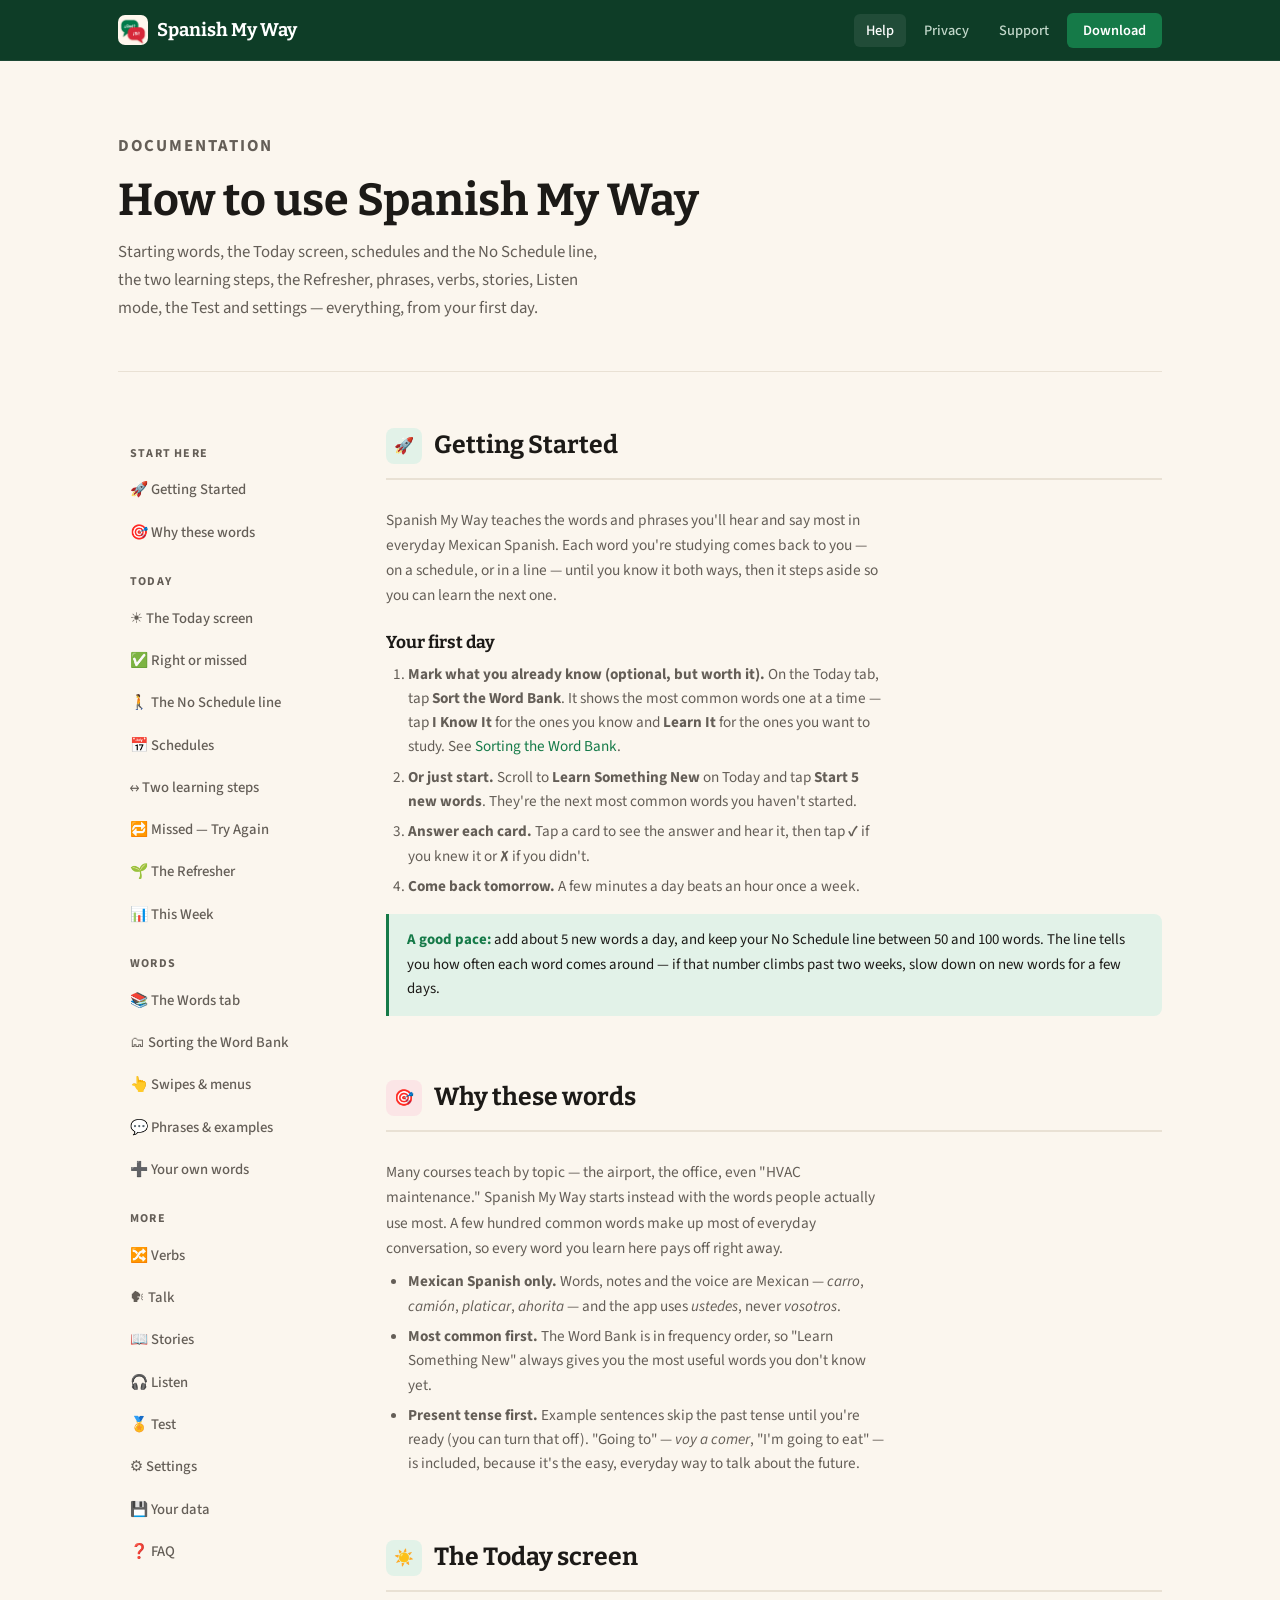
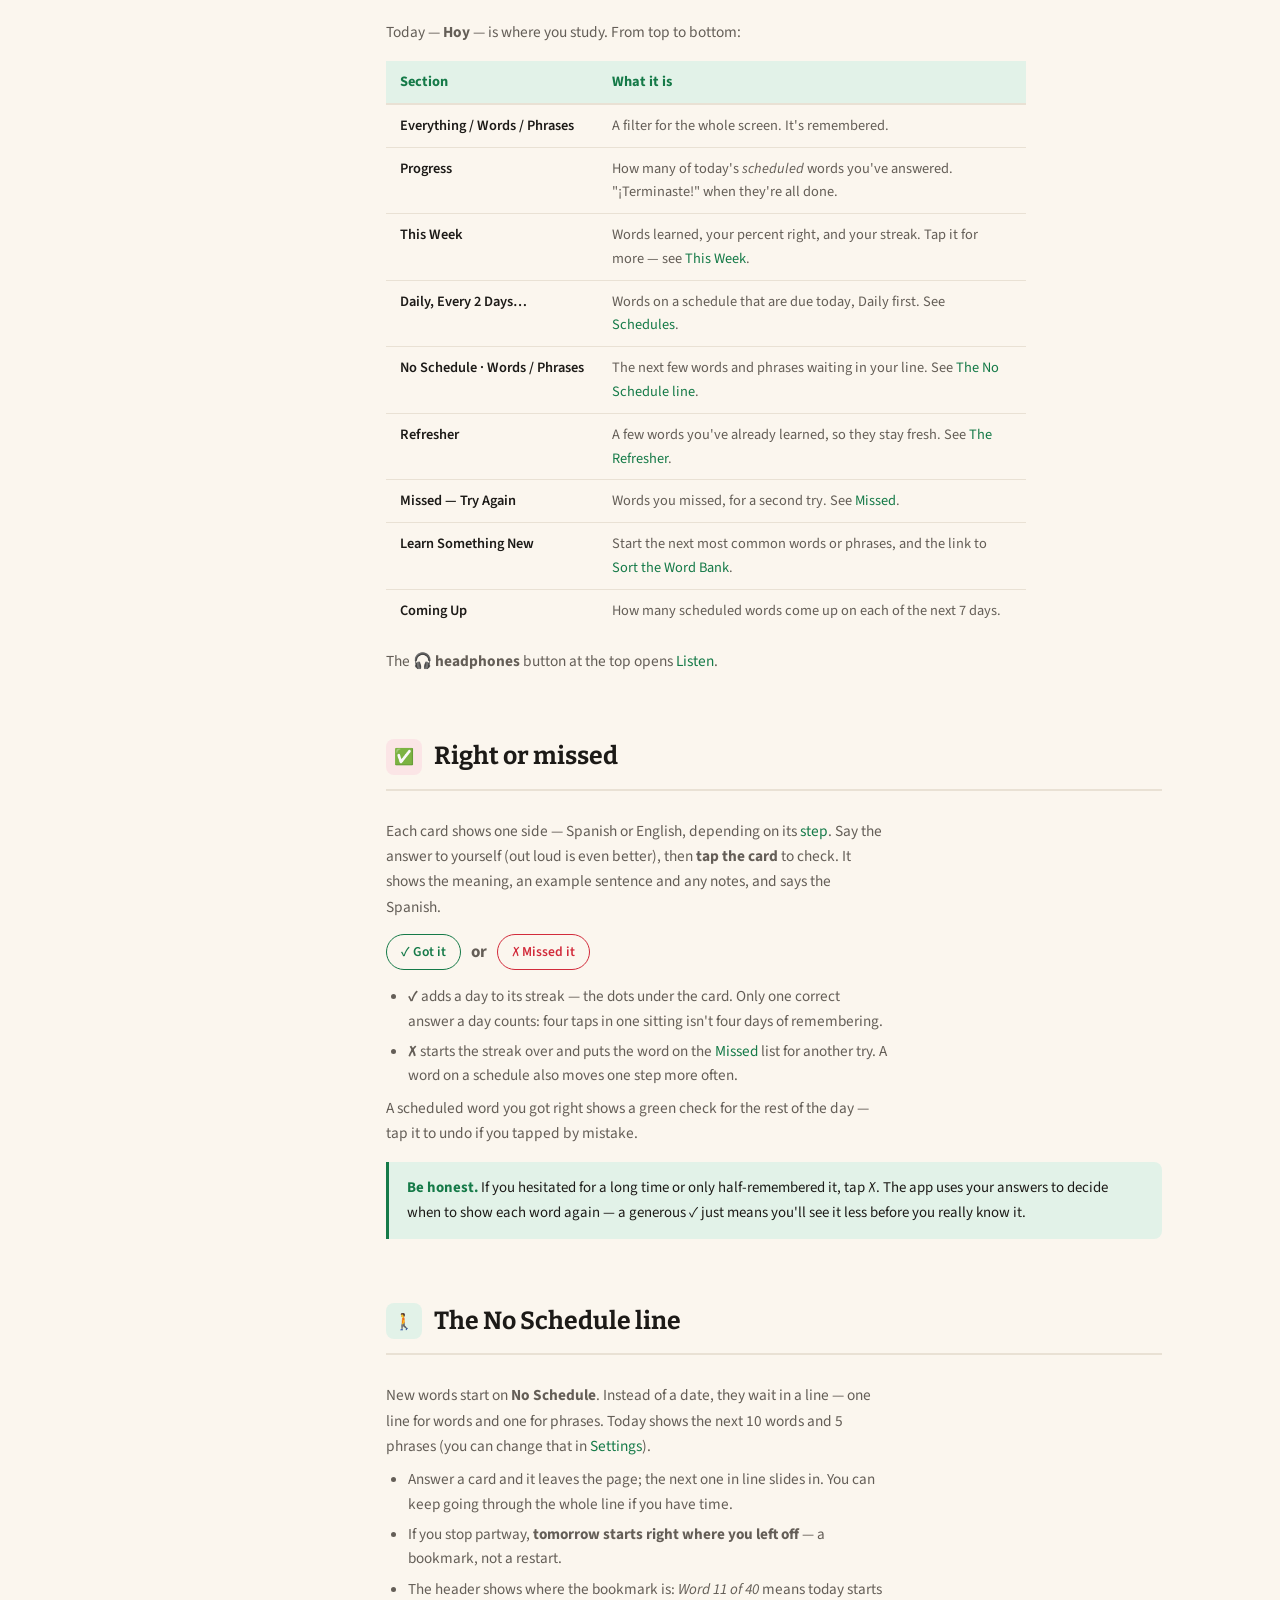
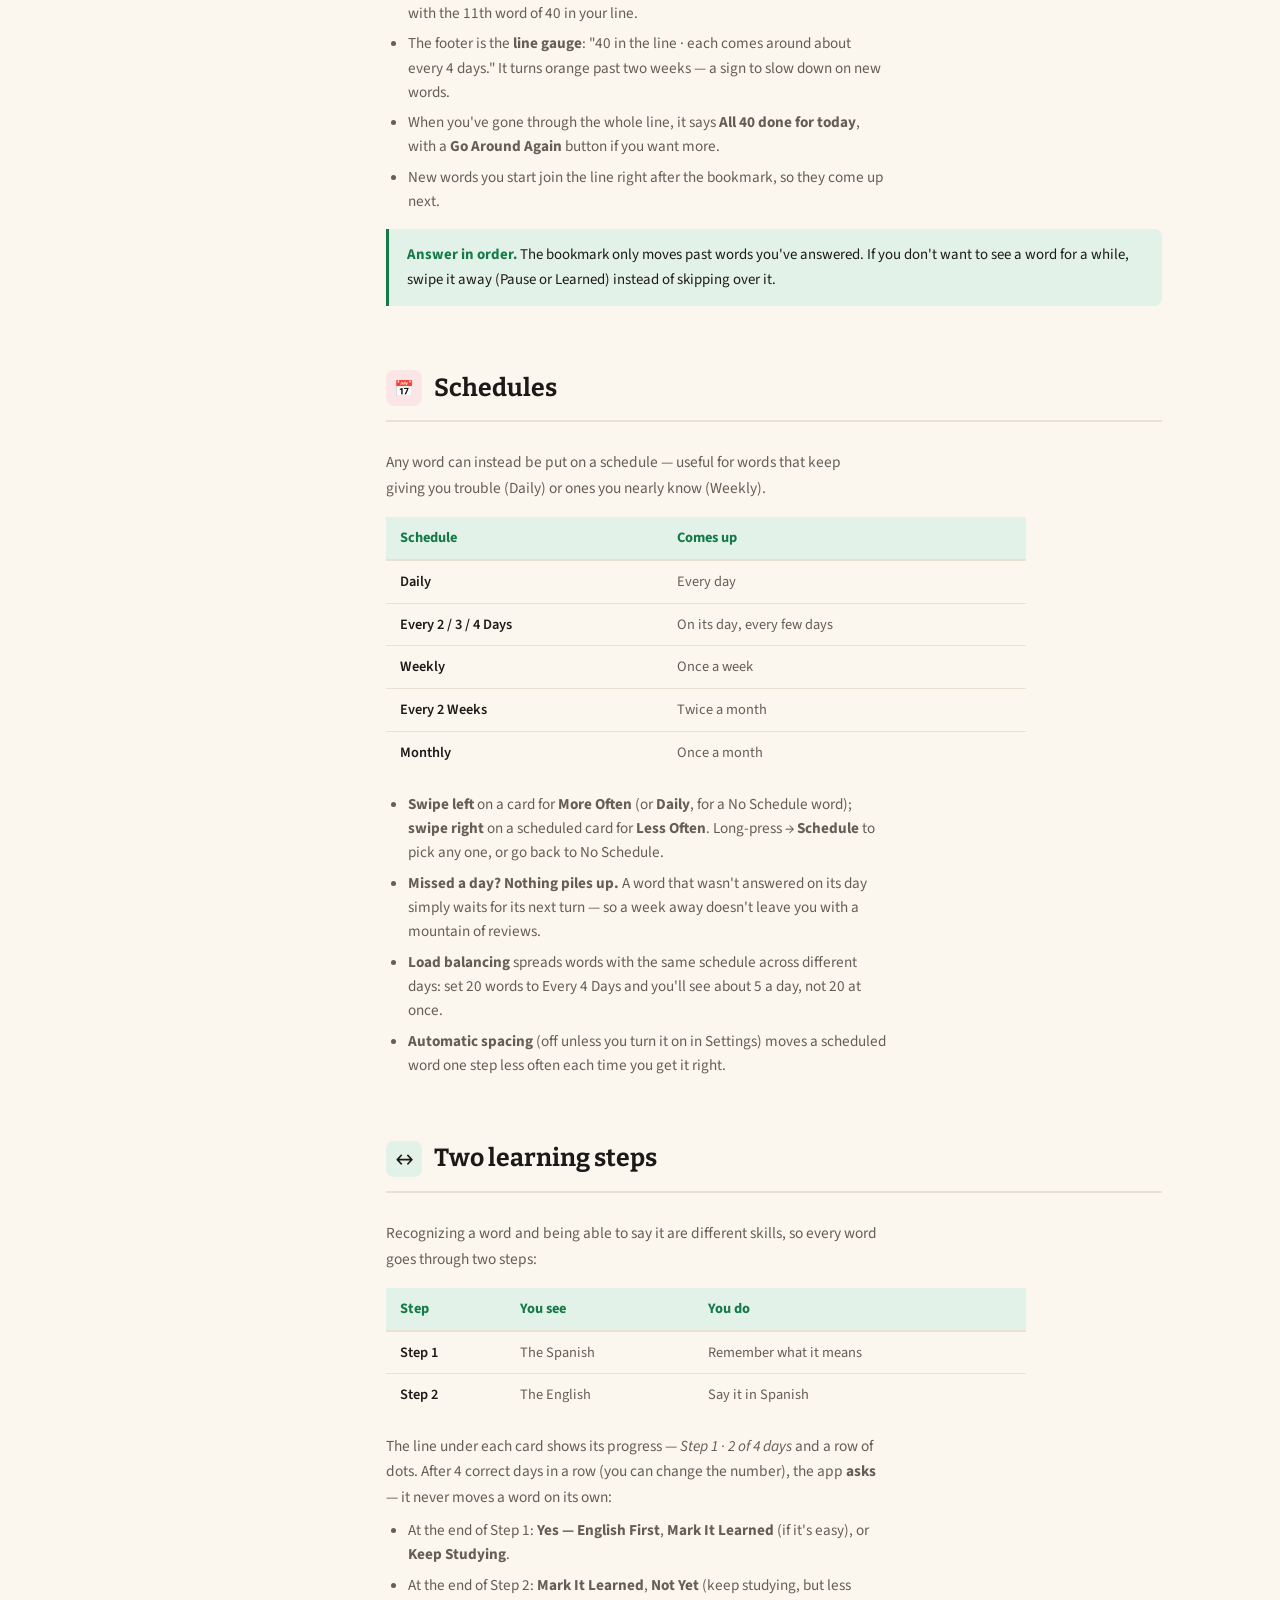
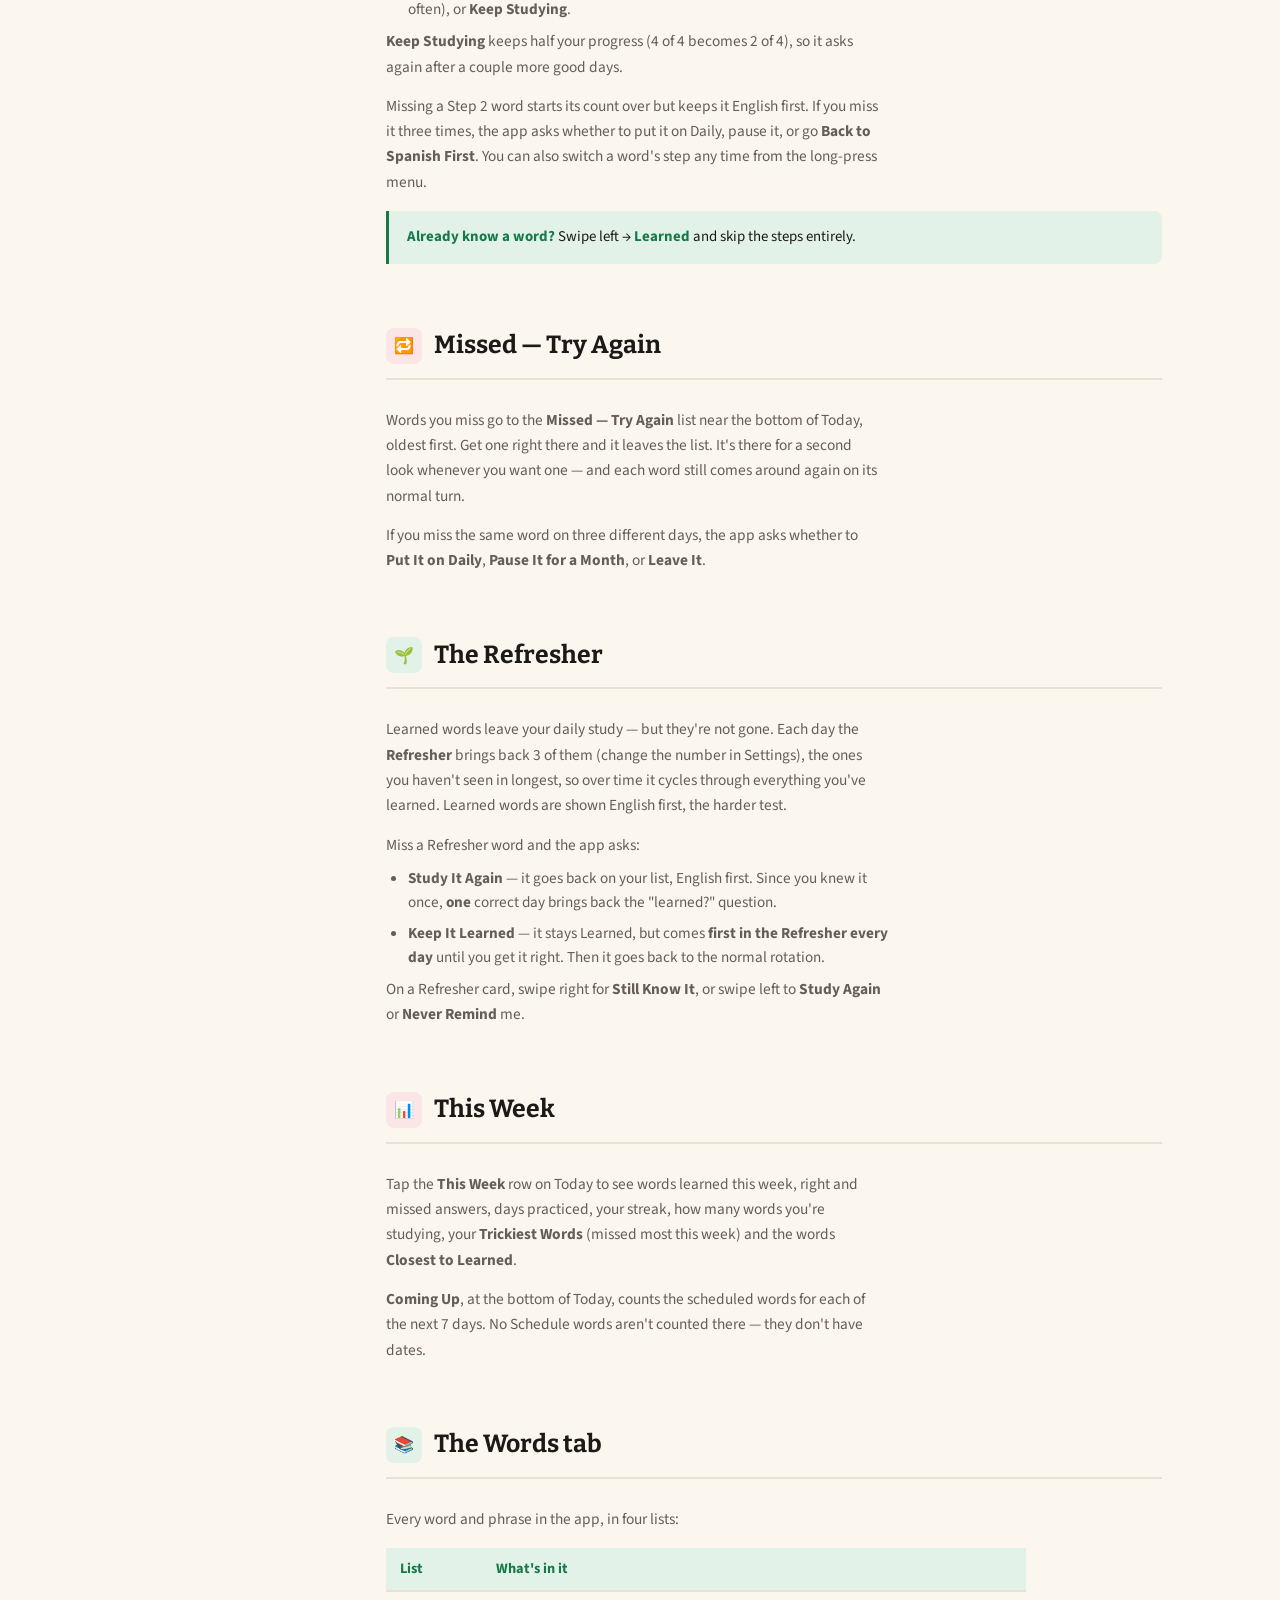
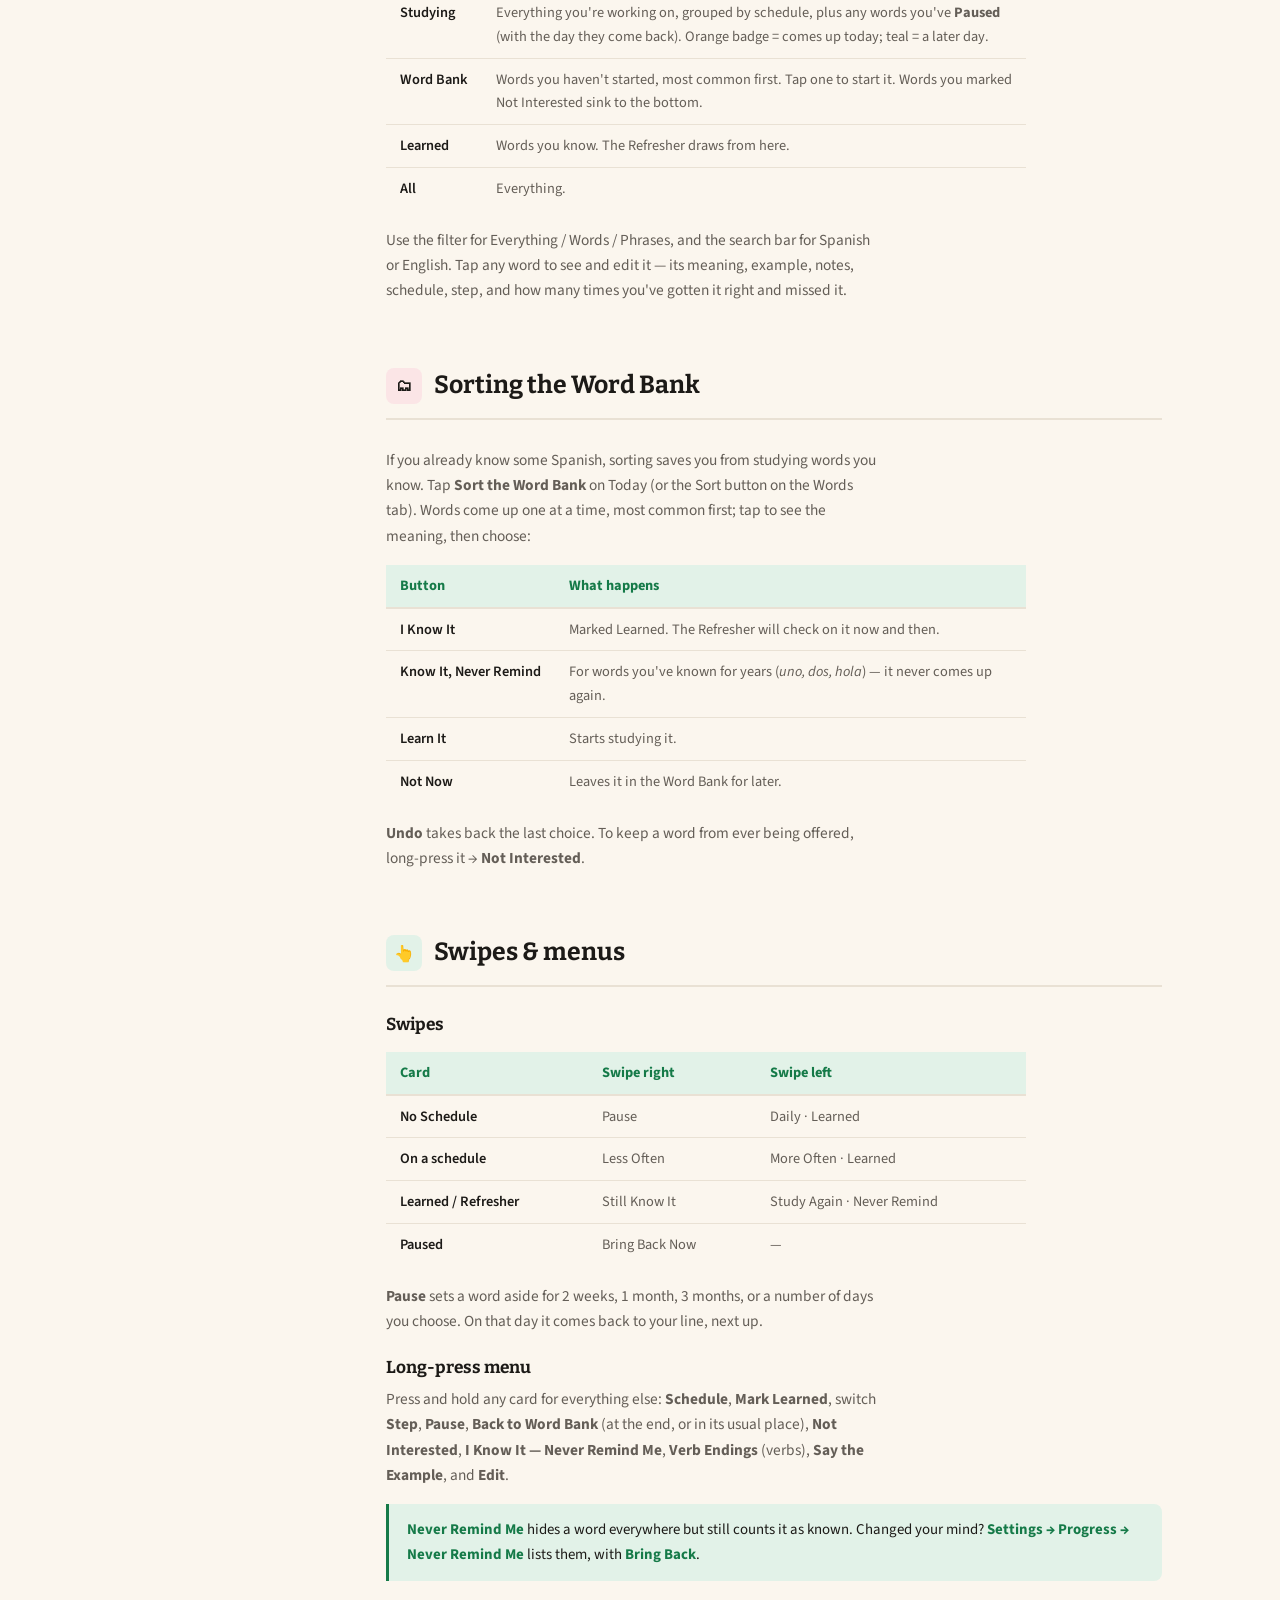
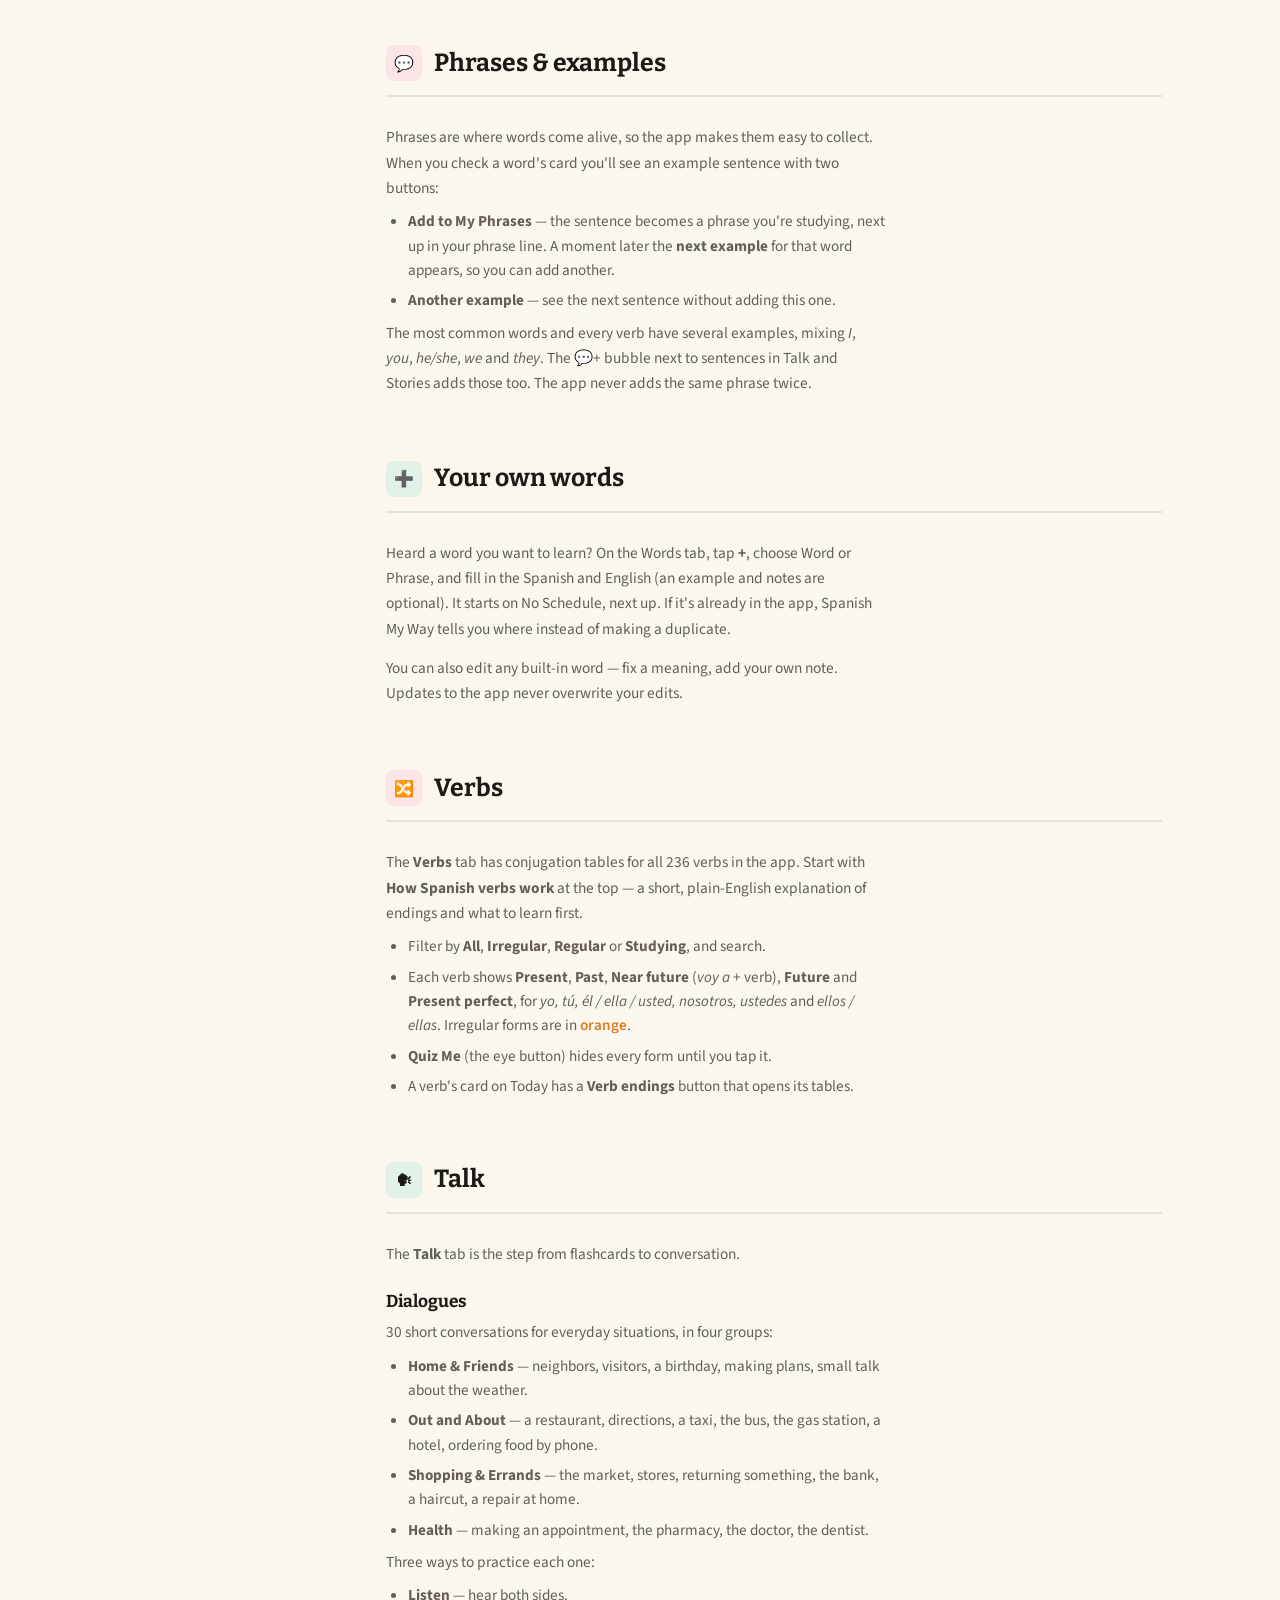
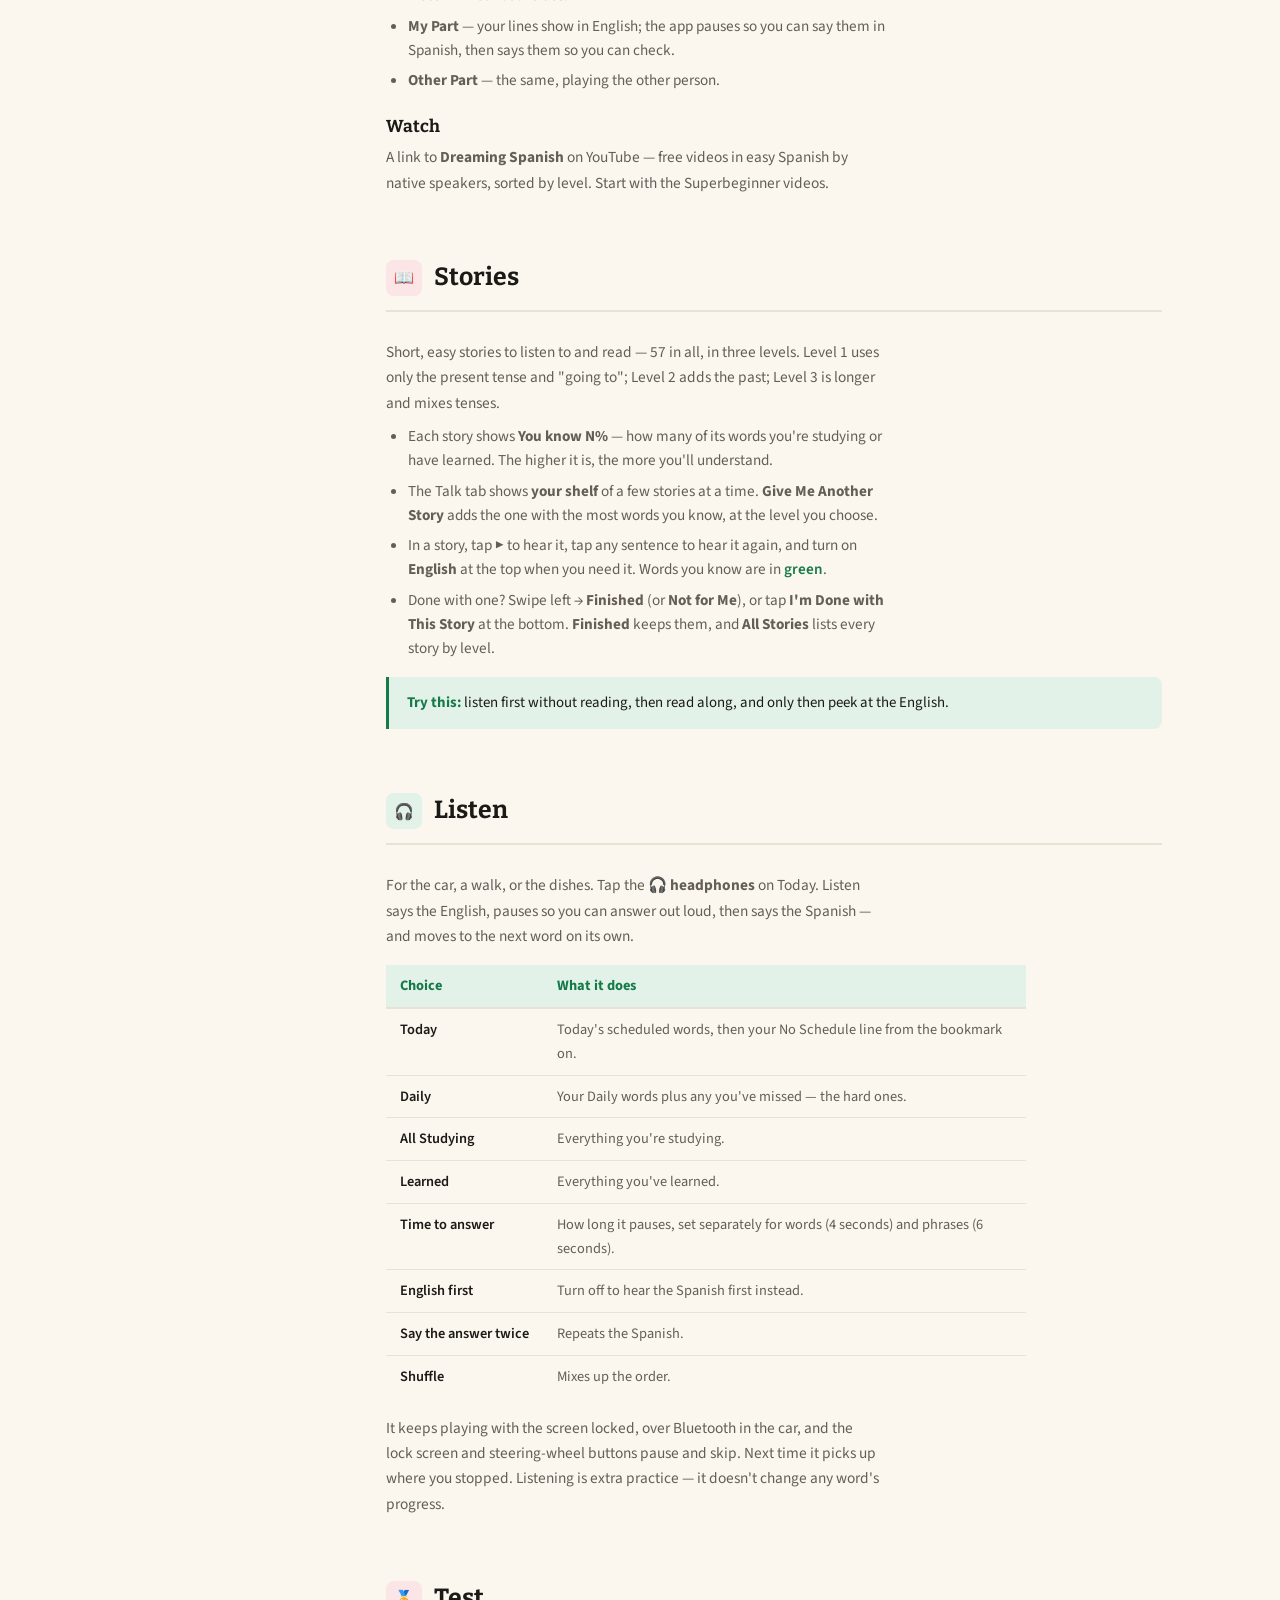
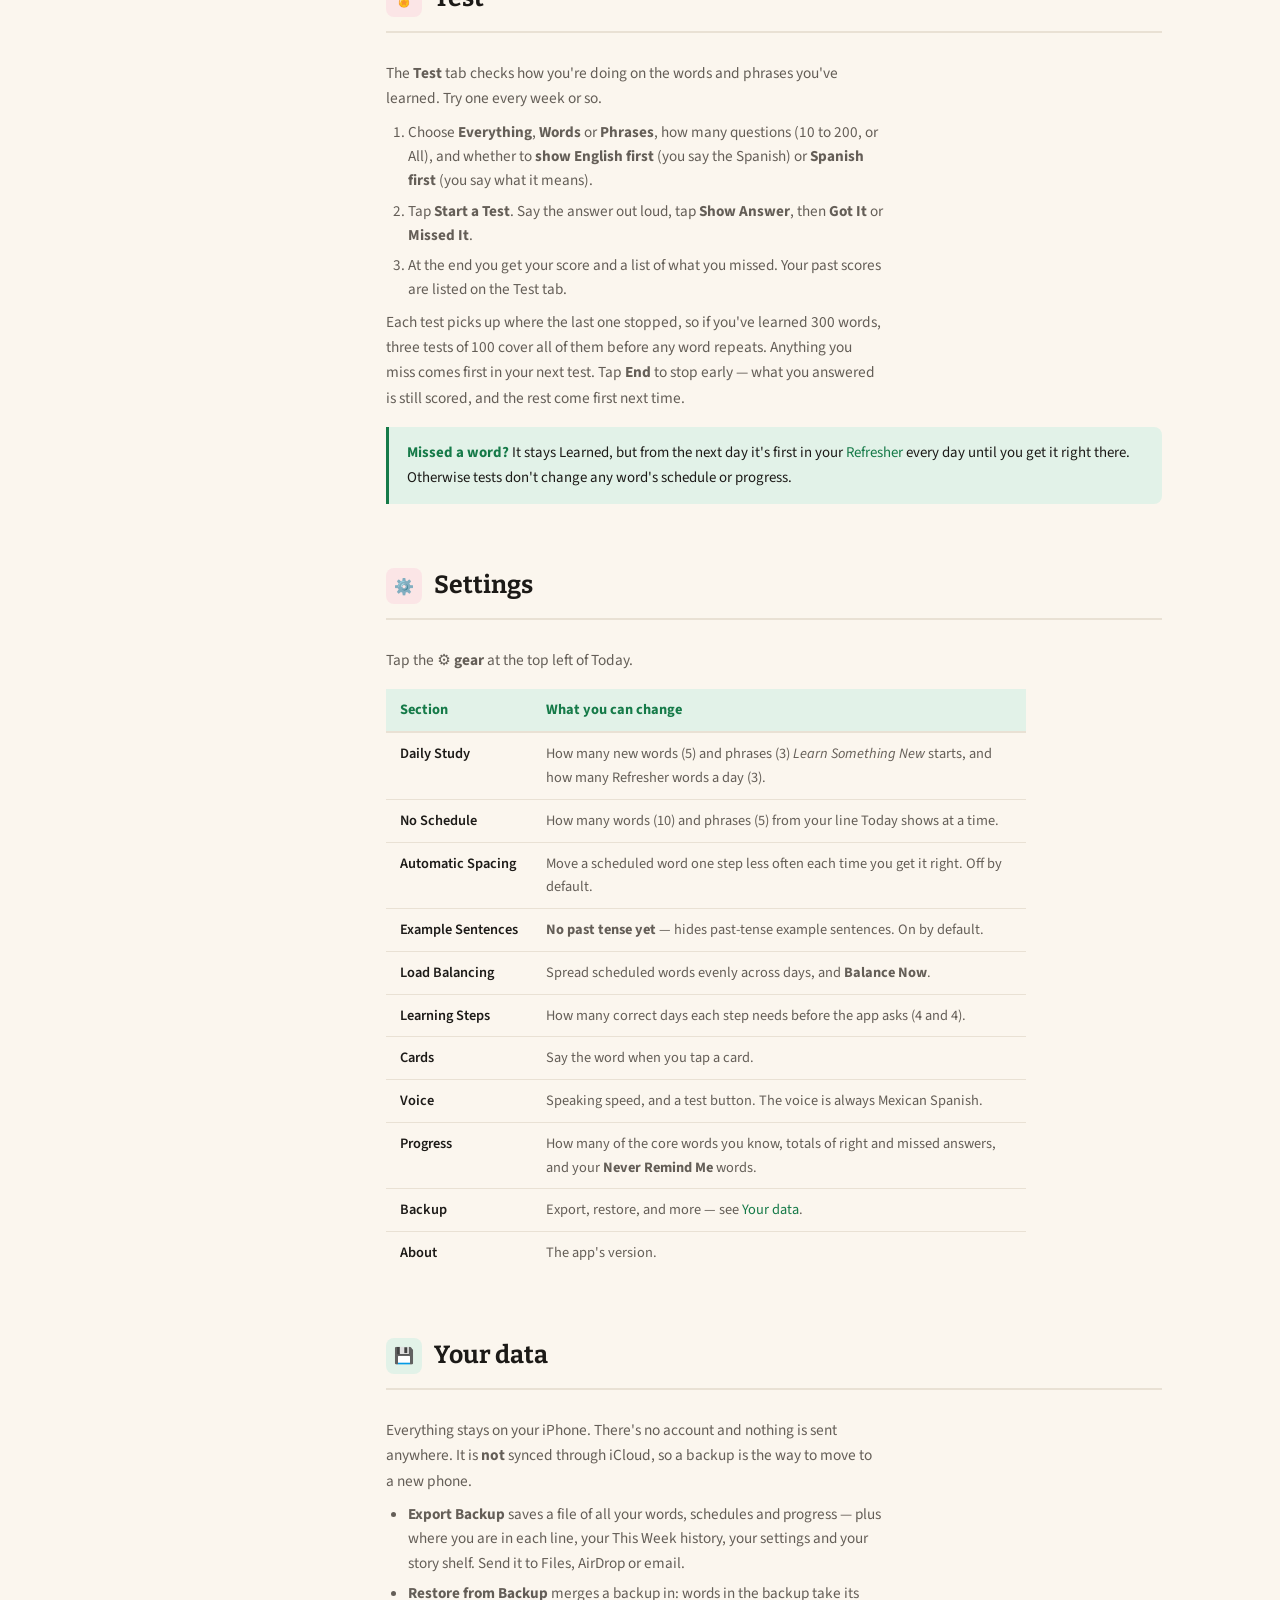
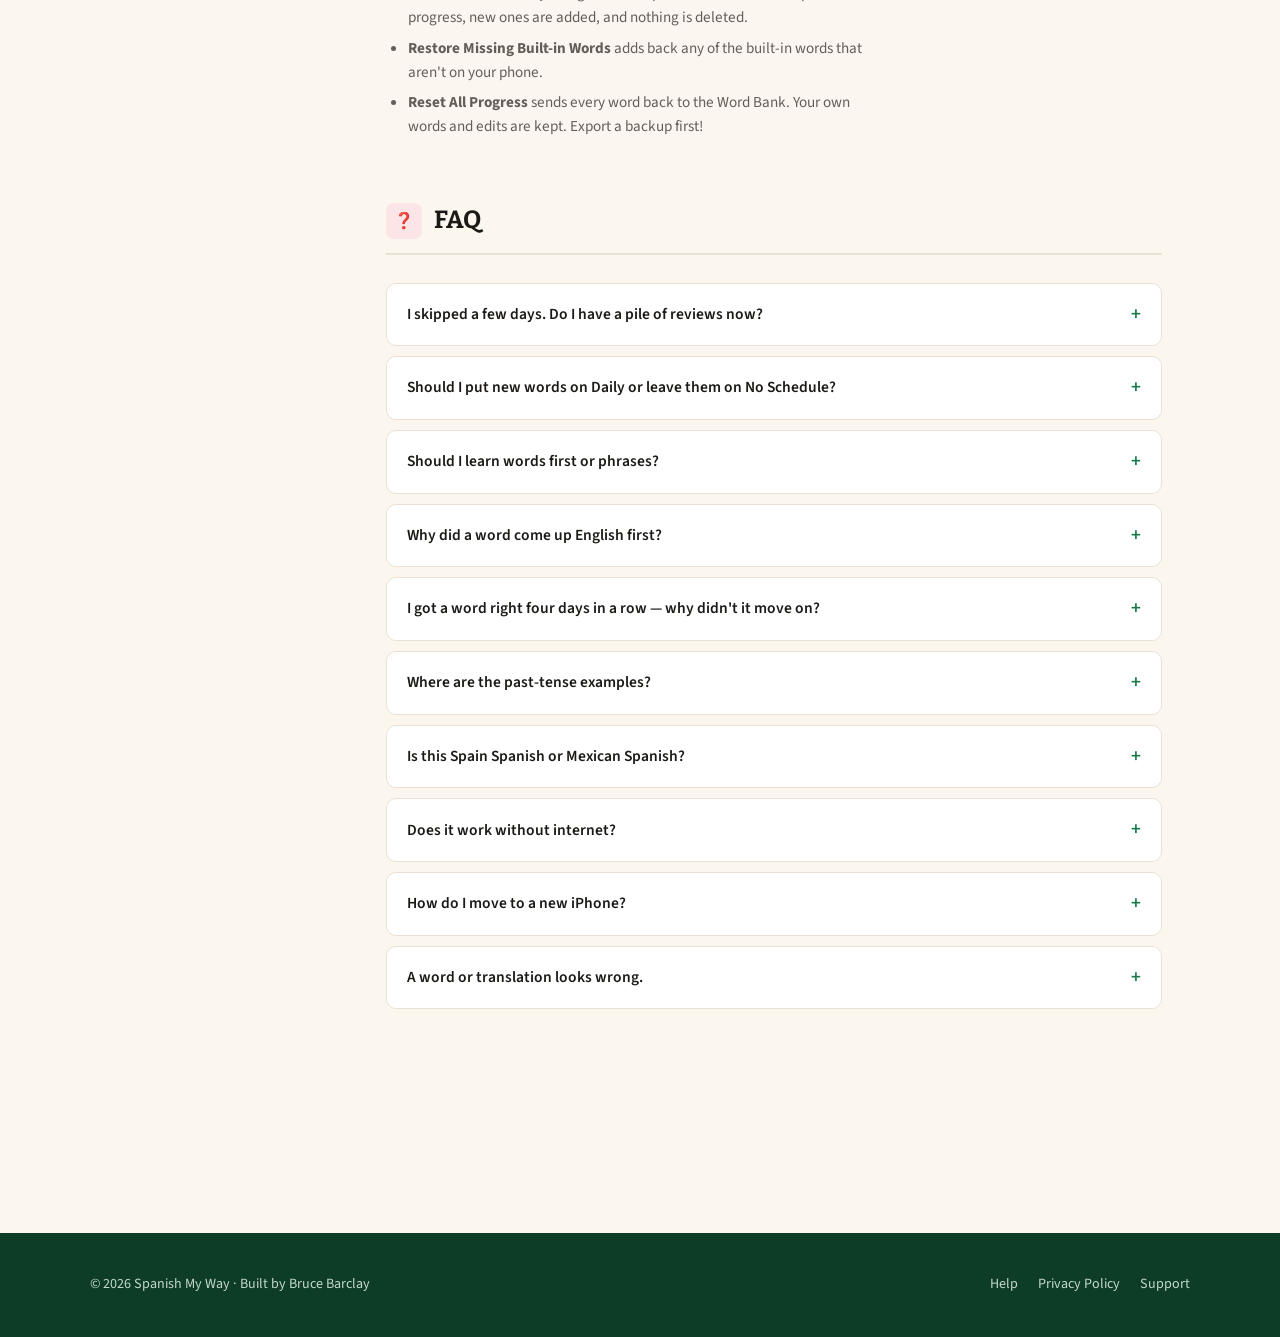
==== help.html @ e25946d8 "Help: 30 dialogues in four groups; Ask Today removed Co-Authored-By: Claude Opus 5.5 <noreply@anthro" ====
<!DOCTYPE html>
<html lang="en">
<head>
<meta charset="UTF-8">
<meta name="viewport" content="width=device-width, initial-scale=1.0">
<title>Help — Spanish My Way</title>
<meta name="description" content="How to use Spanish My Way — starting words, the Today screen, schedules and the No Schedule line, the two learning steps, the Refresher, phrases, verbs, stories, Listen mode and settings.">
<link rel="icon" type="image/png" href="images/favicon.png">
<link rel="apple-touch-icon" href="images/apple-touch-icon.png">
<link rel="stylesheet" href="style.css">
<style>
.help-hero {
  padding: 60px 0 48px;
  border-bottom: 1px solid var(--border);
  margin-bottom: 56px;
}
.help-hero h1 { font-size: clamp(2rem, 4vw, 2.8rem); margin-top: .3em; }
.help-hero p  { font-size: 1.05rem; color: var(--ink-muted); margin-top: .7em; }

.help-layout {
  display: grid;
  grid-template-columns: 220px 1fr;
  gap: 48px;
  align-items: start;
}

/* Sidebar */
.help-sidebar {
  position: sticky;
  top: 80px;
}
.help-sidebar nav { display: flex; flex-direction: column; gap: 4px; }
.help-sidebar a {
  color: var(--ink-muted);
  font-size: .92rem;
  font-weight: 500;
  padding: 7px 12px;
  border-radius: 7px;
  display: flex;
  align-items: center;
  gap: 9px;
  text-decoration: none;
  transition: background .12s, color .12s;
}
.help-sidebar a:hover,
.help-sidebar a.active {
  background: var(--ember-pale);
  color: var(--ember);
}
.help-sidebar .section-group {
  font-size: .75rem;
  font-weight: 700;
  letter-spacing: .1em;
  text-transform: uppercase;
  color: var(--ink-muted);
  padding: 16px 12px 4px;
}

/* Content */
.help-section {
  margin-bottom: 64px;
  scroll-margin-top: 80px;
}
.help-section h2 {
  font-size: 1.55rem;
  display: flex;
  align-items: center;
  gap: 12px;
  padding-bottom: 14px;
  border-bottom: 2px solid var(--border);
  margin-bottom: 28px;
}
.help-section h2 .tab-icon {
  width: 36px; height: 36px;
  border-radius: 8px;
  background: var(--ember-pale);
  display: grid;
  place-items: center;
  font-size: 1rem;
  flex-shrink: 0;
}
.flame-bg { background: var(--flame-light) !important; }

.help-section h3 {
  font-size: 1.08rem;
  margin: 24px 0 8px;
  color: var(--ink);
}
.help-section p {
  font-size: .96rem;
  color: var(--ink-muted);
  line-height: 1.65;
  max-width: 62ch;
}
.help-section ul, .help-section ol {
  margin: 8px 0 8px 22px;
  display: flex;
  flex-direction: column;
  gap: 6px;
}
.help-section li {
  font-size: .95rem;
  color: var(--ink-muted);
  line-height: 1.6;
  max-width: 60ch;
}

/* Q&A */
.faq-item {
  border: 1px solid var(--border);
  border-radius: var(--radius);
  margin-bottom: 10px;
  overflow: hidden;
}
.faq-item summary {
  padding: 15px 20px;
  font-weight: 600;
  font-size: .97rem;
  cursor: pointer;
  list-style: none;
  display: flex;
  justify-content: space-between;
  align-items: center;
  background: var(--surface);
  color: var(--ink);
  user-select: none;
}
.faq-item summary::-webkit-details-marker { display: none; }
.faq-item summary::after { content: '+'; font-size: 1.2rem; color: var(--ember); transition: transform .2s; }
.faq-item[open] summary::after { transform: rotate(45deg); }
.faq-item[open] summary { border-bottom: 1px solid var(--border); }
.faq-body {
  padding: 16px 20px;
  font-size: .93rem;
  color: var(--ink-muted);
  line-height: 1.65;
  background: var(--ground);
}
.faq-body p + p { margin-top: .7em; }

/* Tip box */
.tip {
  background: var(--ember-pale);
  border-left: 3px solid var(--ember);
  border-radius: 0 8px 8px 0;
  padding: 14px 18px;
  margin: 16px 0;
  font-size: .93rem;
  color: var(--ink);
}
.tip strong { color: var(--ember); }

/* Status pills */
.actions-row {
  display: flex;
  gap: 10px;
  flex-wrap: wrap;
  align-items: center;
  margin: 14px 0;
}
.action-pill {
  display: inline-flex;
  align-items: center;
  gap: 6px;
  padding: 6px 14px;
  border-radius: 20px;
  font-size: .85rem;
  font-weight: 600;
  border: 1.5px solid;
}
.arrow { color: var(--ink-muted); font-weight: 700; }

/* Field table */
.field-table {
  width: 100%;
  max-width: 640px;
  border-collapse: collapse;
  font-size: .9rem;
  margin: 16px 0 18px;
}
.field-table th {
  background: var(--ember-pale);
  color: var(--ember);
  font-weight: 700;
  text-align: left;
  padding: 9px 14px;
  border-bottom: 2px solid var(--border);
}
.field-table td {
  padding: 9px 14px;
  border-bottom: 1px solid var(--border);
  color: var(--ink-muted);
  vertical-align: top;
}
.field-table td:first-child { color: var(--ink); font-weight: 600; white-space: nowrap; }
.field-table tr:last-child td { border-bottom: none; }

@media (max-width: 700px) {
  .help-layout { grid-template-columns: 1fr; }
  .help-sidebar { display: none; }
  .field-table td:first-child { white-space: normal; }
}
</style>
</head>
<body>

<nav class="site-nav" aria-label="Site navigation">
  <div class="nav-inner">
    <a href="index.html" class="nav-logo">
      <img src="images/icon.png" alt="" class="nav-logo-icon">
      Spanish My Way
    </a>
    <ul class="nav-links">
      <li><a href="help.html" aria-current="page">Help</a></li>
      <li><a href="privacy.html">Privacy</a></li>
      <li><a href="support.html">Support</a></li>
      <li><a href="index.html#download" class="nav-cta">Download</a></li>
    </ul>
  </div>
</nav>

<main>
<div class="page-content">

  <div class="help-hero">
    <p class="eyebrow">Documentation</p>
    <h1>How to use Spanish My Way</h1>
    <p>Starting words, the Today screen, schedules and the No Schedule line, the two learning steps, the Refresher, phrases, verbs, stories, Listen mode, the Test and settings — everything, from your first day.</p>
  </div>

  <div class="help-layout">

    <!-- Sidebar -->
    <aside class="help-sidebar">
      <nav aria-label="Help sections">
        <div class="section-group">Start Here</div>
        <a href="#getting-started">🚀 Getting Started</a>
        <a href="#idea">🎯 Why these words</a>
        <div class="section-group">Today</div>
        <a href="#today">☀️ The Today screen</a>
        <a href="#answering">✅ Right or missed</a>
        <a href="#line">🚶 The No Schedule line</a>
        <a href="#schedules">📅 Schedules</a>
        <a href="#steps">↔️ Two learning steps</a>
        <a href="#missed">🔁 Missed — Try Again</a>
        <a href="#refresher">🌱 The Refresher</a>
        <a href="#week">📊 This Week</a>
        <div class="section-group">Words</div>
        <a href="#words-tab">📚 The Words tab</a>
        <a href="#sort">🗂 Sorting the Word Bank</a>
        <a href="#swipes">👆 Swipes &amp; menus</a>
        <a href="#phrases">💬 Phrases &amp; examples</a>
        <a href="#own">➕ Your own words</a>
        <div class="section-group">More</div>
        <a href="#verbs">🔀 Verbs</a>
        <a href="#talk">🗣 Talk</a>
        <a href="#stories">📖 Stories</a>
        <a href="#listen">🎧 Listen</a>
        <a href="#test">🏅 Test</a>
        <a href="#settings">⚙️ Settings</a>
        <a href="#data">💾 Your data</a>
        <a href="#faq">❓ FAQ</a>
      </nav>
    </aside>

    <!-- Main content -->
    <div class="help-content">

      <!-- Getting Started -->
      <section class="help-section" id="getting-started">
        <h2><span class="tab-icon">🚀</span> Getting Started</h2>
        <p>Spanish My Way teaches the words and phrases you'll hear and say most in everyday Mexican Spanish. Each word you're studying comes back to you — on a schedule, or in a line — until you know it both ways, then it steps aside so you can learn the next one.</p>

        <h3>Your first day</h3>
        <ol>
          <li><strong>Mark what you already know (optional, but worth it).</strong> On the Today tab, tap <strong>Sort the Word Bank</strong>. It shows the most common words one at a time — tap <strong>I Know It</strong> for the ones you know and <strong>Learn It</strong> for the ones you want to study. See <a href="#sort">Sorting the Word Bank</a>.</li>
          <li><strong>Or just start.</strong> Scroll to <strong>Learn Something New</strong> on Today and tap <strong>Start 5 new words</strong>. They're the next most common words you haven't started.</li>
          <li><strong>Answer each card.</strong> Tap a card to see the answer and hear it, then tap <strong>✓</strong> if you knew it or <strong>✗</strong> if you didn't.</li>
          <li><strong>Come back tomorrow.</strong> A few minutes a day beats an hour once a week.</li>
        </ol>
        <div class="tip"><strong>A good pace:</strong> add about 5 new words a day, and keep your No Schedule line between 50 and 100 words. The line tells you how often each word comes around — if that number climbs past two weeks, slow down on new words for a few days.</div>
      </section>

      <!-- Idea -->
      <section class="help-section" id="idea">
        <h2><span class="tab-icon flame-bg">🎯</span> Why these words</h2>
        <p>Many courses teach by topic — the airport, the office, even "HVAC maintenance." Spanish My Way starts instead with the words people actually use most. A few hundred common words make up most of everyday conversation, so every word you learn here pays off right away.</p>
        <ul>
          <li><strong>Mexican Spanish only.</strong> Words, notes and the voice are Mexican — <em>carro</em>, <em>camión</em>, <em>platicar</em>, <em>ahorita</em> — and the app uses <em>ustedes</em>, never <em>vosotros</em>.</li>
          <li><strong>Most common first.</strong> The Word Bank is in frequency order, so "Learn Something New" always gives you the most useful words you don't know yet.</li>
          <li><strong>Present tense first.</strong> Example sentences skip the past tense until you're ready (you can turn that off). "Going to" — <em>voy a comer</em>, "I'm going to eat" — is included, because it's the easy, everyday way to talk about the future.</li>
        </ul>
      </section>

      <!-- Today -->
      <section class="help-section" id="today">
        <h2><span class="tab-icon">☀️</span> The Today screen</h2>
        <p>Today — <strong>Hoy</strong> — is where you study. From top to bottom:</p>
        <table class="field-table">
          <tr><th>Section</th><th>What it is</th></tr>
          <tr><td>Everything / Words / Phrases</td><td>A filter for the whole screen. It's remembered.</td></tr>
          <tr><td>Progress</td><td>How many of today's <em>scheduled</em> words you've answered. "¡Terminaste!" when they're all done.</td></tr>
          <tr><td>This Week</td><td>Words learned, your percent right, and your streak. Tap it for more — see <a href="#week">This Week</a>.</td></tr>
          <tr><td>Daily, Every 2 Days…</td><td>Words on a schedule that are due today, Daily first. See <a href="#schedules">Schedules</a>.</td></tr>
          <tr><td>No Schedule · Words / Phrases</td><td>The next few words and phrases waiting in your line. See <a href="#line">The No Schedule line</a>.</td></tr>
          <tr><td>Refresher</td><td>A few words you've already learned, so they stay fresh. See <a href="#refresher">The Refresher</a>.</td></tr>
          <tr><td>Missed — Try Again</td><td>Words you missed, for a second try. See <a href="#missed">Missed</a>.</td></tr>
          <tr><td>Learn Something New</td><td>Start the next most common words or phrases, and the link to <a href="#sort">Sort the Word Bank</a>.</td></tr>
          <tr><td>Coming Up</td><td>How many scheduled words come up on each of the next 7 days.</td></tr>
        </table>
        <p>The <strong>🎧 headphones</strong> button at the top opens <a href="#listen">Listen</a>.</p>
      </section>

      <!-- Answering -->
      <section class="help-section" id="answering">
        <h2><span class="tab-icon flame-bg">✅</span> Right or missed</h2>
        <p>Each card shows one side — Spanish or English, depending on its <a href="#steps">step</a>. Say the answer to yourself (out loud is even better), then <strong>tap the card</strong> to check. It shows the meaning, an example sentence and any notes, and says the Spanish.</p>
        <div class="actions-row">
          <span class="action-pill" style="color:var(--ember);border-color:var(--ember)">✓ Got it</span>
          <span class="arrow">or</span>
          <span class="action-pill" style="color:var(--flame);border-color:var(--flame)">✗ Missed it</span>
        </div>
        <ul>
          <li><strong>✓</strong> adds a day to its streak — the dots under the card. Only one correct answer a day counts: four taps in one sitting isn't four days of remembering.</li>
          <li><strong>✗</strong> starts the streak over and puts the word on the <a href="#missed">Missed</a> list for another try. A word on a schedule also moves one step more often.</li>
        </ul>
        <p>A scheduled word you got right shows a green check for the rest of the day — tap it to undo if you tapped by mistake.</p>
        <div class="tip"><strong>Be honest.</strong> If you hesitated for a long time or only half-remembered it, tap ✗. The app uses your answers to decide when to show each word again — a generous ✓ just means you'll see it less before you really know it.</div>
      </section>

      <!-- No Schedule line -->
      <section class="help-section" id="line">
        <h2><span class="tab-icon">🚶</span> The No Schedule line</h2>
        <p>New words start on <strong>No Schedule</strong>. Instead of a date, they wait in a line — one line for words and one for phrases. Today shows the next 10 words and 5 phrases (you can change that in <a href="#settings">Settings</a>).</p>
        <ul>
          <li>Answer a card and it leaves the page; the next one in line slides in. You can keep going through the whole line if you have time.</li>
          <li>If you stop partway, <strong>tomorrow starts right where you left off</strong> — a bookmark, not a restart.</li>
          <li>The header shows where the bookmark is: <em>Word 11 of 40</em> means today starts with the 11th word of 40 in your line.</li>
          <li>The footer is the <strong>line gauge</strong>: "40 in the line · each comes around about every 4 days." It turns orange past two weeks — a sign to slow down on new words.</li>
          <li>When you've gone through the whole line, it says <strong>All 40 done for today</strong>, with a <strong>Go Around Again</strong> button if you want more.</li>
          <li>New words you start join the line right after the bookmark, so they come up next.</li>
        </ul>
        <div class="tip"><strong>Answer in order.</strong> The bookmark only moves past words you've answered. If you don't want to see a word for a while, swipe it away (Pause or Learned) instead of skipping over it.</div>
      </section>

      <!-- Schedules -->
      <section class="help-section" id="schedules">
        <h2><span class="tab-icon flame-bg">📅</span> Schedules</h2>
        <p>Any word can instead be put on a schedule — useful for words that keep giving you trouble (Daily) or ones you nearly know (Weekly).</p>
        <table class="field-table">
          <tr><th>Schedule</th><th>Comes up</th></tr>
          <tr><td>Daily</td><td>Every day</td></tr>
          <tr><td>Every 2 / 3 / 4 Days</td><td>On its day, every few days</td></tr>
          <tr><td>Weekly</td><td>Once a week</td></tr>
          <tr><td>Every 2 Weeks</td><td>Twice a month</td></tr>
          <tr><td>Monthly</td><td>Once a month</td></tr>
        </table>
        <ul>
          <li><strong>Swipe left</strong> on a card for <strong>More Often</strong> (or <strong>Daily</strong>, for a No Schedule word); <strong>swipe right</strong> on a scheduled card for <strong>Less Often</strong>. Long-press → <strong>Schedule</strong> to pick any one, or go back to No Schedule.</li>
          <li><strong>Missed a day? Nothing piles up.</strong> A word that wasn't answered on its day simply waits for its next turn — so a week away doesn't leave you with a mountain of reviews.</li>
          <li><strong>Load balancing</strong> spreads words with the same schedule across different days: set 20 words to Every 4 Days and you'll see about 5 a day, not 20 at once.</li>
          <li><strong>Automatic spacing</strong> (off unless you turn it on in Settings) moves a scheduled word one step less often each time you get it right.</li>
        </ul>
      </section>

      <!-- Steps -->
      <section class="help-section" id="steps">
        <h2><span class="tab-icon">↔️</span> Two learning steps</h2>
        <p>Recognizing a word and being able to say it are different skills, so every word goes through two steps:</p>
        <table class="field-table">
          <tr><th>Step</th><th>You see</th><th>You do</th></tr>
          <tr><td>Step 1</td><td>The Spanish</td><td>Remember what it means</td></tr>
          <tr><td>Step 2</td><td>The English</td><td>Say it in Spanish</td></tr>
        </table>
        <p>The line under each card shows its progress — <em>Step 1 · 2 of 4 days</em> and a row of dots. After 4 correct days in a row (you can change the number), the app <strong>asks</strong> — it never moves a word on its own:</p>
        <ul>
          <li>At the end of Step 1: <strong>Yes — English First</strong>, <strong>Mark It Learned</strong> (if it's easy), or <strong>Keep Studying</strong>.</li>
          <li>At the end of Step 2: <strong>Mark It Learned</strong>, <strong>Not Yet</strong> (keep studying, but less often), or <strong>Keep Studying</strong>.</li>
        </ul>
        <p><strong>Keep Studying</strong> keeps half your progress (4 of 4 becomes 2 of 4), so it asks again after a couple more good days.</p>
        <p>Missing a Step 2 word starts its count over but keeps it English first. If you miss it three times, the app asks whether to put it on Daily, pause it, or go <strong>Back to Spanish First</strong>. You can also switch a word's step any time from the long-press menu.</p>
        <div class="tip"><strong>Already know a word?</strong> Swipe left → <strong>Learned</strong> and skip the steps entirely.</div>
      </section>

      <!-- Missed -->
      <section class="help-section" id="missed">
        <h2><span class="tab-icon flame-bg">🔁</span> Missed — Try Again</h2>
        <p>Words you miss go to the <strong>Missed — Try Again</strong> list near the bottom of Today, oldest first. Get one right there and it leaves the list. It's there for a second look whenever you want one — and each word still comes around again on its normal turn.</p>
        <p>If you miss the same word on three different days, the app asks whether to <strong>Put It on Daily</strong>, <strong>Pause It for a Month</strong>, or <strong>Leave It</strong>.</p>
      </section>

      <!-- Refresher -->
      <section class="help-section" id="refresher">
        <h2><span class="tab-icon">🌱</span> The Refresher</h2>
        <p>Learned words leave your daily study — but they're not gone. Each day the <strong>Refresher</strong> brings back 3 of them (change the number in Settings), the ones you haven't seen in longest, so over time it cycles through everything you've learned. Learned words are shown English first, the harder test.</p>
        <p>Miss a Refresher word and the app asks:</p>
        <ul>
          <li><strong>Study It Again</strong> — it goes back on your list, English first. Since you knew it once, <strong>one</strong> correct day brings back the "learned?" question.</li>
          <li><strong>Keep It Learned</strong> — it stays Learned, but comes <strong>first in the Refresher every day</strong> until you get it right. Then it goes back to the normal rotation.</li>
        </ul>
        <p>On a Refresher card, swipe right for <strong>Still Know It</strong>, or swipe left to <strong>Study Again</strong> or <strong>Never Remind</strong> me.</p>
      </section>

      <!-- Week -->
      <section class="help-section" id="week">
        <h2><span class="tab-icon flame-bg">📊</span> This Week</h2>
        <p>Tap the <strong>This Week</strong> row on Today to see words learned this week, right and missed answers, days practiced, your streak, how many words you're studying, your <strong>Trickiest Words</strong> (missed most this week) and the words <strong>Closest to Learned</strong>.</p>
        <p><strong>Coming Up</strong>, at the bottom of Today, counts the scheduled words for each of the next 7 days. No Schedule words aren't counted there — they don't have dates.</p>
      </section>

      <!-- Words tab -->
      <section class="help-section" id="words-tab">
        <h2><span class="tab-icon">📚</span> The Words tab</h2>
        <p>Every word and phrase in the app, in four lists:</p>
        <table class="field-table">
          <tr><th>List</th><th>What's in it</th></tr>
          <tr><td>Studying</td><td>Everything you're working on, grouped by schedule, plus any words you've <strong>Paused</strong> (with the day they come back). Orange badge = comes up today; teal = a later day.</td></tr>
          <tr><td>Word Bank</td><td>Words you haven't started, most common first. Tap one to start it. Words you marked Not Interested sink to the bottom.</td></tr>
          <tr><td>Learned</td><td>Words you know. The Refresher draws from here.</td></tr>
          <tr><td>All</td><td>Everything.</td></tr>
        </table>
        <p>Use the filter for Everything / Words / Phrases, and the search bar for Spanish or English. Tap any word to see and edit it — its meaning, example, notes, schedule, step, and how many times you've gotten it right and missed it.</p>
      </section>

      <!-- Sort -->
      <section class="help-section" id="sort">
        <h2><span class="tab-icon flame-bg">🗂</span> Sorting the Word Bank</h2>
        <p>If you already know some Spanish, sorting saves you from studying words you know. Tap <strong>Sort the Word Bank</strong> on Today (or the Sort button on the Words tab). Words come up one at a time, most common first; tap to see the meaning, then choose:</p>
        <table class="field-table">
          <tr><th>Button</th><th>What happens</th></tr>
          <tr><td>I Know It</td><td>Marked Learned. The Refresher will check on it now and then.</td></tr>
          <tr><td>Know It, Never Remind</td><td>For words you've known for years (<em>uno, dos, hola</em>) — it never comes up again.</td></tr>
          <tr><td>Learn It</td><td>Starts studying it.</td></tr>
          <tr><td>Not Now</td><td>Leaves it in the Word Bank for later.</td></tr>
        </table>
        <p><strong>Undo</strong> takes back the last choice. To keep a word from ever being offered, long-press it → <strong>Not Interested</strong>.</p>
      </section>

      <!-- Swipes -->
      <section class="help-section" id="swipes">
        <h2><span class="tab-icon">👆</span> Swipes &amp; menus</h2>
        <h3>Swipes</h3>
        <table class="field-table">
          <tr><th>Card</th><th>Swipe right</th><th>Swipe left</th></tr>
          <tr><td>No Schedule</td><td>Pause</td><td>Daily · Learned</td></tr>
          <tr><td>On a schedule</td><td>Less Often</td><td>More Often · Learned</td></tr>
          <tr><td>Learned / Refresher</td><td>Still Know It</td><td>Study Again · Never Remind</td></tr>
          <tr><td>Paused</td><td>Bring Back Now</td><td>—</td></tr>
        </table>
        <p><strong>Pause</strong> sets a word aside for 2 weeks, 1 month, 3 months, or a number of days you choose. On that day it comes back to your line, next up.</p>
        <h3>Long-press menu</h3>
        <p>Press and hold any card for everything else: <strong>Schedule</strong>, <strong>Mark Learned</strong>, switch <strong>Step</strong>, <strong>Pause</strong>, <strong>Back to Word Bank</strong> (at the end, or in its usual place), <strong>Not Interested</strong>, <strong>I Know It — Never Remind Me</strong>, <strong>Verb Endings</strong> (verbs), <strong>Say the Example</strong>, and <strong>Edit</strong>.</p>
        <div class="tip"><strong>Never Remind Me</strong> hides a word everywhere but still counts it as known. Changed your mind? <strong>Settings → Progress → Never Remind Me</strong> lists them, with <strong>Bring Back</strong>.</div>
      </section>

      <!-- Phrases -->
      <section class="help-section" id="phrases">
        <h2><span class="tab-icon flame-bg">💬</span> Phrases &amp; examples</h2>
        <p>Phrases are where words come alive, so the app makes them easy to collect. When you check a word's card you'll see an example sentence with two buttons:</p>
        <ul>
          <li><strong>Add to My Phrases</strong> — the sentence becomes a phrase you're studying, next up in your phrase line. A moment later the <strong>next example</strong> for that word appears, so you can add another.</li>
          <li><strong>Another example</strong> — see the next sentence without adding this one.</li>
        </ul>
        <p>The most common words and every verb have several examples, mixing <em>I</em>, <em>you</em>, <em>he/she</em>, <em>we</em> and <em>they</em>. The 💬+ bubble next to sentences in Talk and Stories adds those too. The app never adds the same phrase twice.</p>
      </section>

      <!-- Own words -->
      <section class="help-section" id="own">
        <h2><span class="tab-icon">➕</span> Your own words</h2>
        <p>Heard a word you want to learn? On the Words tab, tap <strong>+</strong>, choose Word or Phrase, and fill in the Spanish and English (an example and notes are optional). It starts on No Schedule, next up. If it's already in the app, Spanish My Way tells you where instead of making a duplicate.</p>
        <p>You can also edit any built-in word — fix a meaning, add your own note. Updates to the app never overwrite your edits.</p>
      </section>

      <!-- Verbs -->
      <section class="help-section" id="verbs">
        <h2><span class="tab-icon flame-bg">🔀</span> Verbs</h2>
        <p>The <strong>Verbs</strong> tab has conjugation tables for all 236 verbs in the app. Start with <strong>How Spanish verbs work</strong> at the top — a short, plain-English explanation of endings and what to learn first.</p>
        <ul>
          <li>Filter by <strong>All</strong>, <strong>Irregular</strong>, <strong>Regular</strong> or <strong>Studying</strong>, and search.</li>
          <li>Each verb shows <strong>Present</strong>, <strong>Past</strong>, <strong>Near future</strong> (<em>voy a</em> + verb), <strong>Future</strong> and <strong>Present perfect</strong>, for <em>yo, tú, él / ella / usted, nosotros, ustedes</em> and <em>ellos / ellas</em>. Irregular forms are in <span style="color:#E07B1F;font-weight:600">orange</span>.</li>
          <li><strong>Quiz Me</strong> (the eye button) hides every form until you tap it.</li>
          <li>A verb's card on Today has a <strong>Verb endings</strong> button that opens its tables.</li>
        </ul>
      </section>

      <!-- Talk -->
      <section class="help-section" id="talk">
        <h2><span class="tab-icon">🗣</span> Talk</h2>
        <p>The <strong>Talk</strong> tab is the step from flashcards to conversation.</p>
        <h3>Dialogues</h3>
        <p>30 short conversations for everyday situations, in four groups:</p>
        <ul>
          <li><strong>Home &amp; Friends</strong> — neighbors, visitors, a birthday, making plans, small talk about the weather.</li>
          <li><strong>Out and About</strong> — a restaurant, directions, a taxi, the bus, the gas station, a hotel, ordering food by phone.</li>
          <li><strong>Shopping &amp; Errands</strong> — the market, stores, returning something, the bank, a haircut, a repair at home.</li>
          <li><strong>Health</strong> — making an appointment, the pharmacy, the doctor, the dentist.</li>
        </ul>
        <p>Three ways to practice each one:</p>
        <ul>
          <li><strong>Listen</strong> — hear both sides.</li>
          <li><strong>My Part</strong> — your lines show in English; the app pauses so you can say them in Spanish, then says them so you can check.</li>
          <li><strong>Other Part</strong> — the same, playing the other person.</li>
        </ul>
        <h3>Watch</h3>
        <p>A link to <strong>Dreaming Spanish</strong> on YouTube — free videos in easy Spanish by native speakers, sorted by level. Start with the Superbeginner videos.</p>
      </section>

      <!-- Stories -->
      <section class="help-section" id="stories">
        <h2><span class="tab-icon flame-bg">📖</span> Stories</h2>
        <p>Short, easy stories to listen to and read — 57 in all, in three levels. Level 1 uses only the present tense and "going to"; Level 2 adds the past; Level 3 is longer and mixes tenses.</p>
        <ul>
          <li>Each story shows <strong>You know N%</strong> — how many of its words you're studying or have learned. The higher it is, the more you'll understand.</li>
          <li>The Talk tab shows <strong>your shelf</strong> of a few stories at a time. <strong>Give Me Another Story</strong> adds the one with the most words you know, at the level you choose.</li>
          <li>In a story, tap ▶ to hear it, tap any sentence to hear it again, and turn on <strong>English</strong> at the top when you need it. Words you know are in <span style="color:var(--ember);font-weight:600">green</span>.</li>
          <li>Done with one? Swipe left → <strong>Finished</strong> (or <strong>Not for Me</strong>), or tap <strong>I'm Done with This Story</strong> at the bottom. <strong>Finished</strong> keeps them, and <strong>All Stories</strong> lists every story by level.</li>
        </ul>
        <div class="tip"><strong>Try this:</strong> listen first without reading, then read along, and only then peek at the English.</div>
      </section>

      <!-- Listen -->
      <section class="help-section" id="listen">
        <h2><span class="tab-icon">🎧</span> Listen</h2>
        <p>For the car, a walk, or the dishes. Tap the <strong>🎧 headphones</strong> on Today. Listen says the English, pauses so you can answer out loud, then says the Spanish — and moves to the next word on its own.</p>
        <table class="field-table">
          <tr><th>Choice</th><th>What it does</th></tr>
          <tr><td>Today</td><td>Today's scheduled words, then your No Schedule line from the bookmark on.</td></tr>
          <tr><td>Daily</td><td>Your Daily words plus any you've missed — the hard ones.</td></tr>
          <tr><td>All Studying</td><td>Everything you're studying.</td></tr>
          <tr><td>Learned</td><td>Everything you've learned.</td></tr>
          <tr><td>Time to answer</td><td>How long it pauses, set separately for words (4 seconds) and phrases (6 seconds).</td></tr>
          <tr><td>English first</td><td>Turn off to hear the Spanish first instead.</td></tr>
          <tr><td>Say the answer twice</td><td>Repeats the Spanish.</td></tr>
          <tr><td>Shuffle</td><td>Mixes up the order.</td></tr>
        </table>
        <p>It keeps playing with the screen locked, over Bluetooth in the car, and the lock screen and steering-wheel buttons pause and skip. Next time it picks up where you stopped. Listening is extra practice — it doesn't change any word's progress.</p>
      </section>

      <!-- Test -->
      <section class="help-section" id="test">
        <h2><span class="tab-icon flame-bg">🏅</span> Test</h2>
        <p>The <strong>Test</strong> tab checks how you're doing on the words and phrases you've learned. Try one every week or so.</p>
        <ol>
          <li>Choose <strong>Everything</strong>, <strong>Words</strong> or <strong>Phrases</strong>, how many questions (10 to 200, or All), and whether to <strong>show English first</strong> (you say the Spanish) or <strong>Spanish first</strong> (you say what it means).</li>
          <li>Tap <strong>Start a Test</strong>. Say the answer out loud, tap <strong>Show Answer</strong>, then <strong>Got It</strong> or <strong>Missed It</strong>.</li>
          <li>At the end you get your score and a list of what you missed. Your past scores are listed on the Test tab.</li>
        </ol>
        <p>Each test picks up where the last one stopped, so if you've learned 300 words, three tests of 100 cover all of them before any word repeats. Anything you miss comes first in your next test. Tap <strong>End</strong> to stop early — what you answered is still scored, and the rest come first next time.</p>
        <div class="tip"><strong>Missed a word?</strong> It stays Learned, but from the next day it's first in your <a href="#refresher">Refresher</a> every day until you get it right there. Otherwise tests don't change any word's schedule or progress.</div>
      </section>

      <!-- Settings -->
      <section class="help-section" id="settings">
        <h2><span class="tab-icon flame-bg">⚙️</span> Settings</h2>
        <p>Tap the <strong>⚙️ gear</strong> at the top left of Today.</p>
        <table class="field-table">
          <tr><th>Section</th><th>What you can change</th></tr>
          <tr><td>Daily Study</td><td>How many new words (5) and phrases (3) <em>Learn Something New</em> starts, and how many Refresher words a day (3).</td></tr>
          <tr><td>No Schedule</td><td>How many words (10) and phrases (5) from your line Today shows at a time.</td></tr>
          <tr><td>Automatic Spacing</td><td>Move a scheduled word one step less often each time you get it right. Off by default.</td></tr>
          <tr><td>Example Sentences</td><td><strong>No past tense yet</strong> — hides past-tense example sentences. On by default.</td></tr>
          <tr><td>Load Balancing</td><td>Spread scheduled words evenly across days, and <strong>Balance Now</strong>.</td></tr>
          <tr><td>Learning Steps</td><td>How many correct days each step needs before the app asks (4 and 4).</td></tr>
          <tr><td>Cards</td><td>Say the word when you tap a card.</td></tr>
          <tr><td>Voice</td><td>Speaking speed, and a test button. The voice is always Mexican Spanish.</td></tr>
          <tr><td>Progress</td><td>How many of the core words you know, totals of right and missed answers, and your <strong>Never Remind Me</strong> words.</td></tr>
          <tr><td>Backup</td><td>Export, restore, and more — see <a href="#data">Your data</a>.</td></tr>
          <tr><td>About</td><td>The app's version.</td></tr>
        </table>
      </section>

      <!-- Data -->
      <section class="help-section" id="data">
        <h2><span class="tab-icon">💾</span> Your data</h2>
        <p>Everything stays on your iPhone. There's no account and nothing is sent anywhere. It is <strong>not</strong> synced through iCloud, so a backup is the way to move to a new phone.</p>
        <ul>
          <li><strong>Export Backup</strong> saves a file of all your words, schedules and progress — plus where you are in each line, your This Week history, your settings and your story shelf. Send it to Files, AirDrop or email.</li>
          <li><strong>Restore from Backup</strong> merges a backup in: words in the backup take its progress, new ones are added, and nothing is deleted.</li>
          <li><strong>Restore Missing Built-in Words</strong> adds back any of the built-in words that aren't on your phone.</li>
          <li><strong>Reset All Progress</strong> sends every word back to the Word Bank. Your own words and edits are kept. Export a backup first!</li>
        </ul>
      </section>

      <!-- FAQ -->
      <section class="help-section" id="faq">
        <h2><span class="tab-icon flame-bg">❓</span> FAQ</h2>

        <details class="faq-item">
          <summary>I skipped a few days. Do I have a pile of reviews now?</summary>
          <div class="faq-body"><p>No. A scheduled word that wasn't answered on its day just waits for its next turn, and your No Schedule line picks up at the bookmark. Come back whenever you can.</p></div>
        </details>

        <details class="faq-item">
          <summary>Should I put new words on Daily or leave them on No Schedule?</summary>
          <div class="faq-body"><p>Leave them on No Schedule — that's what it's for. With a line of 50–100 words, each comes back every few days. Put a word on Daily only when it keeps slipping away.</p></div>
        </details>

        <details class="faq-item">
          <summary>Should I learn words first or phrases?</summary>
          <div class="faq-body"><p>Both, together. Words give you the pieces; phrases show how they fit. A good habit: when you check a word you're learning, add one of its example sentences as a phrase.</p></div>
        </details>

        <details class="faq-item">
          <summary>Why did a word come up English first?</summary>
          <div class="faq-body"><p>It's in Step 2, or it's a Learned word in the Refresher. See <a href="#steps">Two learning steps</a>. Long-press a card to switch its step.</p></div>
        </details>

        <details class="faq-item">
          <summary>I got a word right four days in a row — why didn't it move on?</summary>
          <div class="faq-body"><p>The app asks before moving a word on. If you tapped Keep Studying, it kept half your progress and will ask again after a couple more correct days.</p></div>
        </details>

        <details class="faq-item">
          <summary>Where are the past-tense examples?</summary>
          <div class="faq-body"><p>Hidden while <strong>Settings → Example Sentences → No past tense yet</strong> is on. Turn it off when you're ready. The Verbs tab always shows the past tense tables.</p></div>
        </details>

        <details class="faq-item">
          <summary>Is this Spain Spanish or Mexican Spanish?</summary>
          <div class="faq-body"><p>Mexican, throughout — the words, the notes, the example sentences and the voice. There's no <em>vosotros</em>; like Mexico, the app uses <em>ustedes</em> for "you all."</p></div>
        </details>

        <details class="faq-item">
          <summary>Does it work without internet?</summary>
          <div class="faq-body"><p>Yes. Everything — including the Spanish voice — works offline. Only the Dreaming Spanish link needs the internet.</p></div>
        </details>

        <details class="faq-item">
          <summary>How do I move to a new iPhone?</summary>
          <div class="faq-body"><p>Settings → Backup → <strong>Export Backup</strong> on the old phone and save the file to Files or AirDrop it. On the new phone, <strong>Restore from Backup</strong> and pick the file.</p></div>
        </details>

        <details class="faq-item">
          <summary>A word or translation looks wrong.</summary>
          <div class="faq-body"><p>Tap the word on the Words tab and fix it — your edit is kept. And please <a href="support.html">let me know</a> so I can fix it for everyone.</p></div>
        </details>
      </section>

    </div>
  </div>

</div>
</main>

<footer class="site-footer">
  <div class="footer-inner">
    <span>© 2026 Spanish My Way · Built by Bruce Barclay</span>
    <ul class="footer-links">
      <li><a href="help.html">Help</a></li>
      <li><a href="privacy.html">Privacy Policy</a></li>
      <li><a href="support.html">Support</a></li>
    </ul>
  </div>
</footer>

</body>
</html>
---- style.css ----
/* Spanish My Way — shared stylesheet
   Same layout system as the ScoreIt / GrillIt / BookIt / PrayIt / RememberIt sites; colors from
   the Spanish My Way icon (green "¿Qué?" bubble, red "¡Sí!" bubble, warm cream). Token names
   (--ember, --flame) are kept from the GrillIt stylesheet so page styles copy across. */

@import url('https://fonts.googleapis.com/css2?family=Bitter:ital,wght@0,500;0,700;0,800;1,500&family=Source+Sans+3:wght@400;500;600;700&display=swap');

/* ── Tokens ── */
:root {
  --ink:         #1C1A17;
  --ink-muted:   #645E57;
  --char-deep:   #0E3D27;   /* deep green */
  --ember:       #157A48;   /* accent green (the ¿Qué? bubble) */
  --ember-pale:  #E2F2E8;
  --flame:       #D22B3B;   /* red (the ¡Sí! bubble) */
  --flame-light: #FBE5E6;
  --ground:      #FBF6EE;   /* warm cream, like the icon */
  --surface:     #FFFFFF;
  --border:      #E9E1D4;
  --nav-bg:      #0E3D27;
  --nav-text:    #C3D8CB;
  --radius:      10px;
  --shadow:      0 2px 12px rgba(14,61,39,.10);
}

@media (prefers-color-scheme: dark) {
  :root:not([data-theme="light"]) {
    --ink:         #F1EEE9;
    --ink-muted:   #B0A89D;
    --char-deep:   #0A2C1C;
    --ember:       #5CC28A;
    --ember-pale:  #17301F;
    --flame:       #F0636F;
    --flame-light: #3A1A1D;
    --ground:      #121510;
    --surface:     #1B201A;
    --border:      #2E352B;
    --nav-bg:      #08190F;
    --nav-text:    #9CB2A4;
    --shadow:      0 2px 16px rgba(0,0,0,.45);
  }
}

:root[data-theme="dark"] {
  --ink:         #F1EEE9;
  --ink-muted:   #B0A89D;
  --char-deep:   #0A2C1C;
  --ember:       #5CC28A;
  --ember-pale:  #17301F;
  --flame:       #F0636F;
  --flame-light: #3A1A1D;
  --ground:      #121510;
  --surface:     #1B201A;
  --border:      #2E352B;
  --nav-bg:      #08190F;
  --nav-text:    #9CB2A4;
  --shadow:      0 2px 16px rgba(0,0,0,.45);
}

/* ── Reset & Base ── */
*, *::before, *::after { box-sizing: border-box; margin: 0; padding: 0; }

html { scroll-behavior: smooth; }

body {
  font-family: 'Source Sans 3', system-ui, sans-serif;
  font-size: 17px;
  line-height: 1.65;
  color: var(--ink);
  background: var(--ground);
  -webkit-font-smoothing: antialiased;
}

h1, h2, h3, h4 {
  font-family: 'Bitter', Georgia, serif;
  font-weight: 700;
  line-height: 1.2;
  text-wrap: balance;
  color: var(--ink);
}

a { color: var(--ember); text-decoration: none; }
a:hover { text-decoration: underline; }
a:focus-visible { outline: 2px solid var(--flame); outline-offset: 3px; border-radius: 2px; }

p { max-width: 62ch; }
p + p { margin-top: .9em; }

/* ── Nav ── */
.site-nav {
  position: sticky;
  top: 0;
  z-index: 100;
  background: var(--nav-bg);
  border-bottom: 1px solid rgba(255,255,255,.06);
}

.nav-inner {
  max-width: 1100px;
  margin: 0 auto;
  padding: 0 28px;
  height: 60px;
  display: flex;
  align-items: center;
  justify-content: space-between;
  gap: 24px;
}

.nav-logo {
  font-family: 'Bitter', serif;
  font-size: 1.15rem;
  font-weight: 700;
  color: #FFFFFF;
  display: flex;
  align-items: center;
  gap: 9px;
  text-decoration: none;
}
.nav-logo:hover { text-decoration: none; }

.nav-logo-icon {
  width: 30px; height: 30px;
  border-radius: 7px;
  display: block;
}

.nav-links {
  display: flex;
  align-items: center;
  gap: 6px;
  list-style: none;
}

.nav-links a {
  color: var(--nav-text);
  font-size: .9rem;
  font-weight: 500;
  padding: 6px 12px;
  border-radius: 6px;
  transition: color .15s, background .15s;
  text-decoration: none;
}
.nav-links a:hover,
.nav-links a[aria-current="page"] {
  color: #FFFFFF;
  background: rgba(255,255,255,.08);
}

.nav-cta {
  background: var(--ember) !important;
  color: #fff !important;
  font-weight: 600 !important;
  padding: 7px 16px !important;
}
.nav-cta:hover { background: #10603A !important; }

/* ── Page wrapper ── */
.page-content {
  max-width: 1100px;
  margin: 0 auto;
  padding: 0 28px 80px;
}

/* ── Buttons ── */
.btn {
  display: inline-flex;
  align-items: center;
  gap: 8px;
  padding: 13px 26px;
  border-radius: 10px;
  font-family: 'Source Sans 3', sans-serif;
  font-size: 1rem;
  font-weight: 600;
  cursor: pointer;
  border: none;
  text-decoration: none;
  transition: transform .12s, box-shadow .12s;
}
.btn:hover { transform: translateY(-1px); box-shadow: 0 4px 14px rgba(0,0,0,.18); text-decoration: none; }
.btn:active { transform: none; }

.btn-primary {
  background: var(--ember);
  color: #fff;
}
.btn-ghost {
  background: transparent;
  color: var(--ink);
  border: 1.5px solid var(--border);
}
.btn-ghost:hover { background: var(--ember-pale); }

/* ── Footer ── */
.site-footer {
  background: var(--nav-bg);
  color: var(--nav-text);
  padding: 40px 28px;
  margin-top: 80px;
  font-size: .88rem;
}

.footer-inner {
  max-width: 1100px;
  margin: 0 auto;
  display: flex;
  justify-content: space-between;
  align-items: center;
  flex-wrap: wrap;
  gap: 16px;
}

.footer-links {
  display: flex;
  gap: 20px;
  list-style: none;
}
.footer-links a {
  color: var(--nav-text);
  font-size: .88rem;
}
.footer-links a:hover { color: #fff; }

/* ── Utilities ── */
.eyebrow {
  font-family: 'Source Sans 3', sans-serif;
  font-size: .78rem;
  font-weight: 700;
  letter-spacing: .12em;
  text-transform: uppercase;
  color: var(--ember);
}

.section-title {
  font-size: clamp(1.6rem, 3vw, 2.2rem);
  margin-top: .4em;
  margin-bottom: 1.1em;
}

.card {
  background: var(--surface);
  border: 1px solid var(--border);
  border-radius: var(--radius);
  padding: 28px;
  box-shadow: var(--shadow);
}

/* ── Responsive nav ── */
@media (max-width: 640px) {
  .nav-links li:not(:last-child) { display: none; }
  .nav-inner { padding: 0 16px; }
  .page-content { padding: 0 16px 60px; }
}
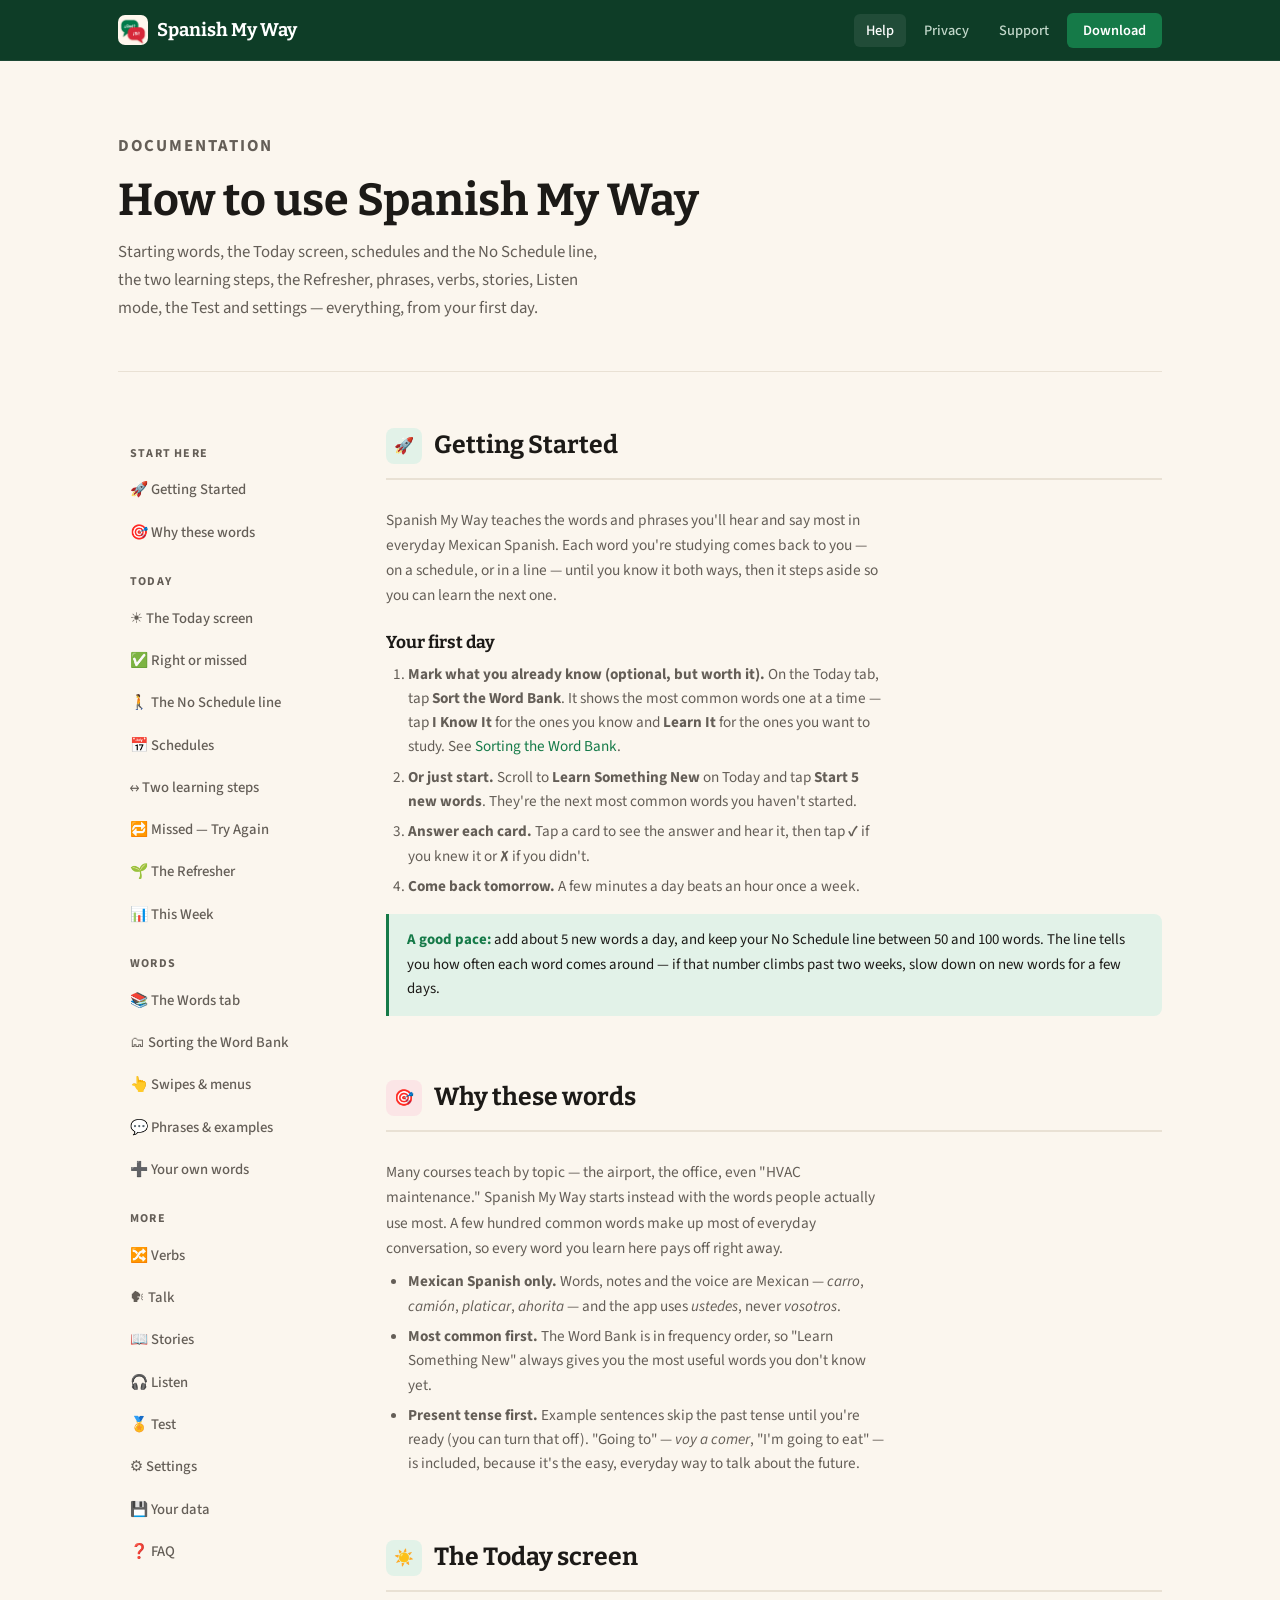
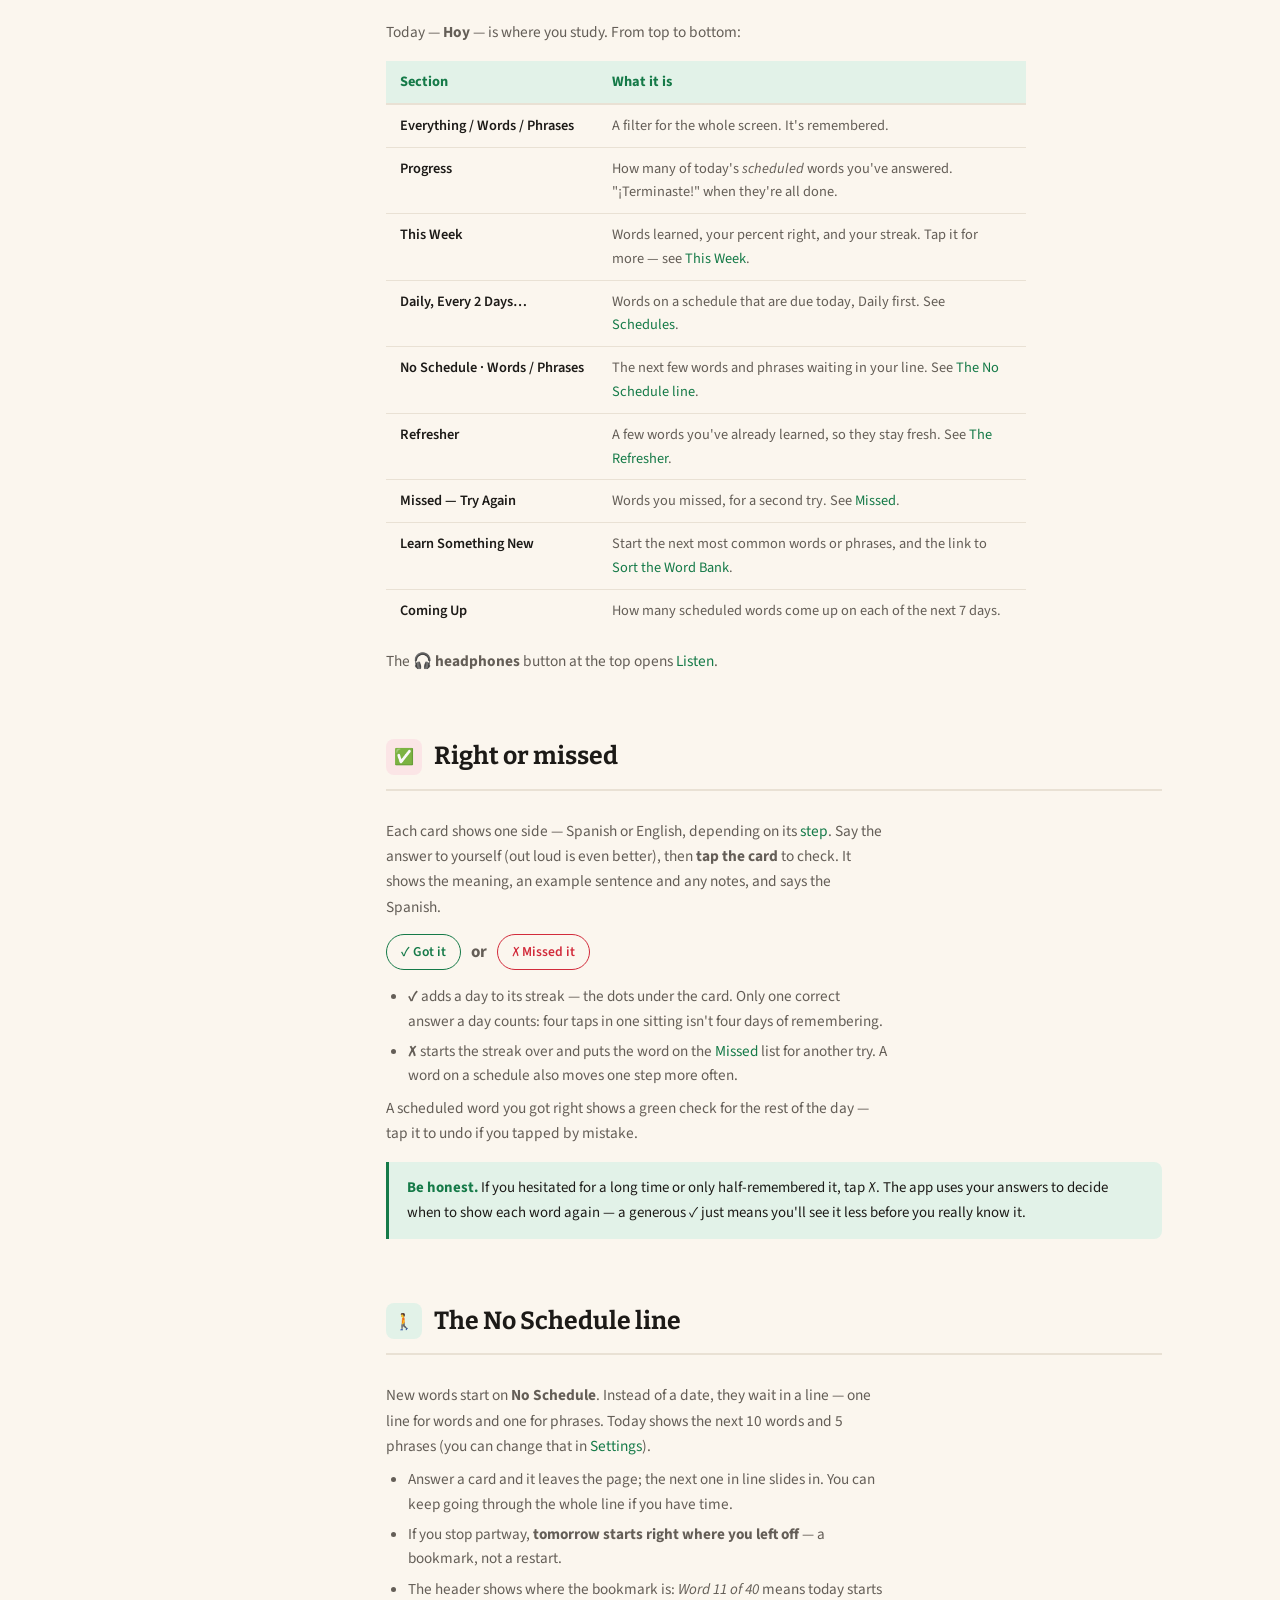
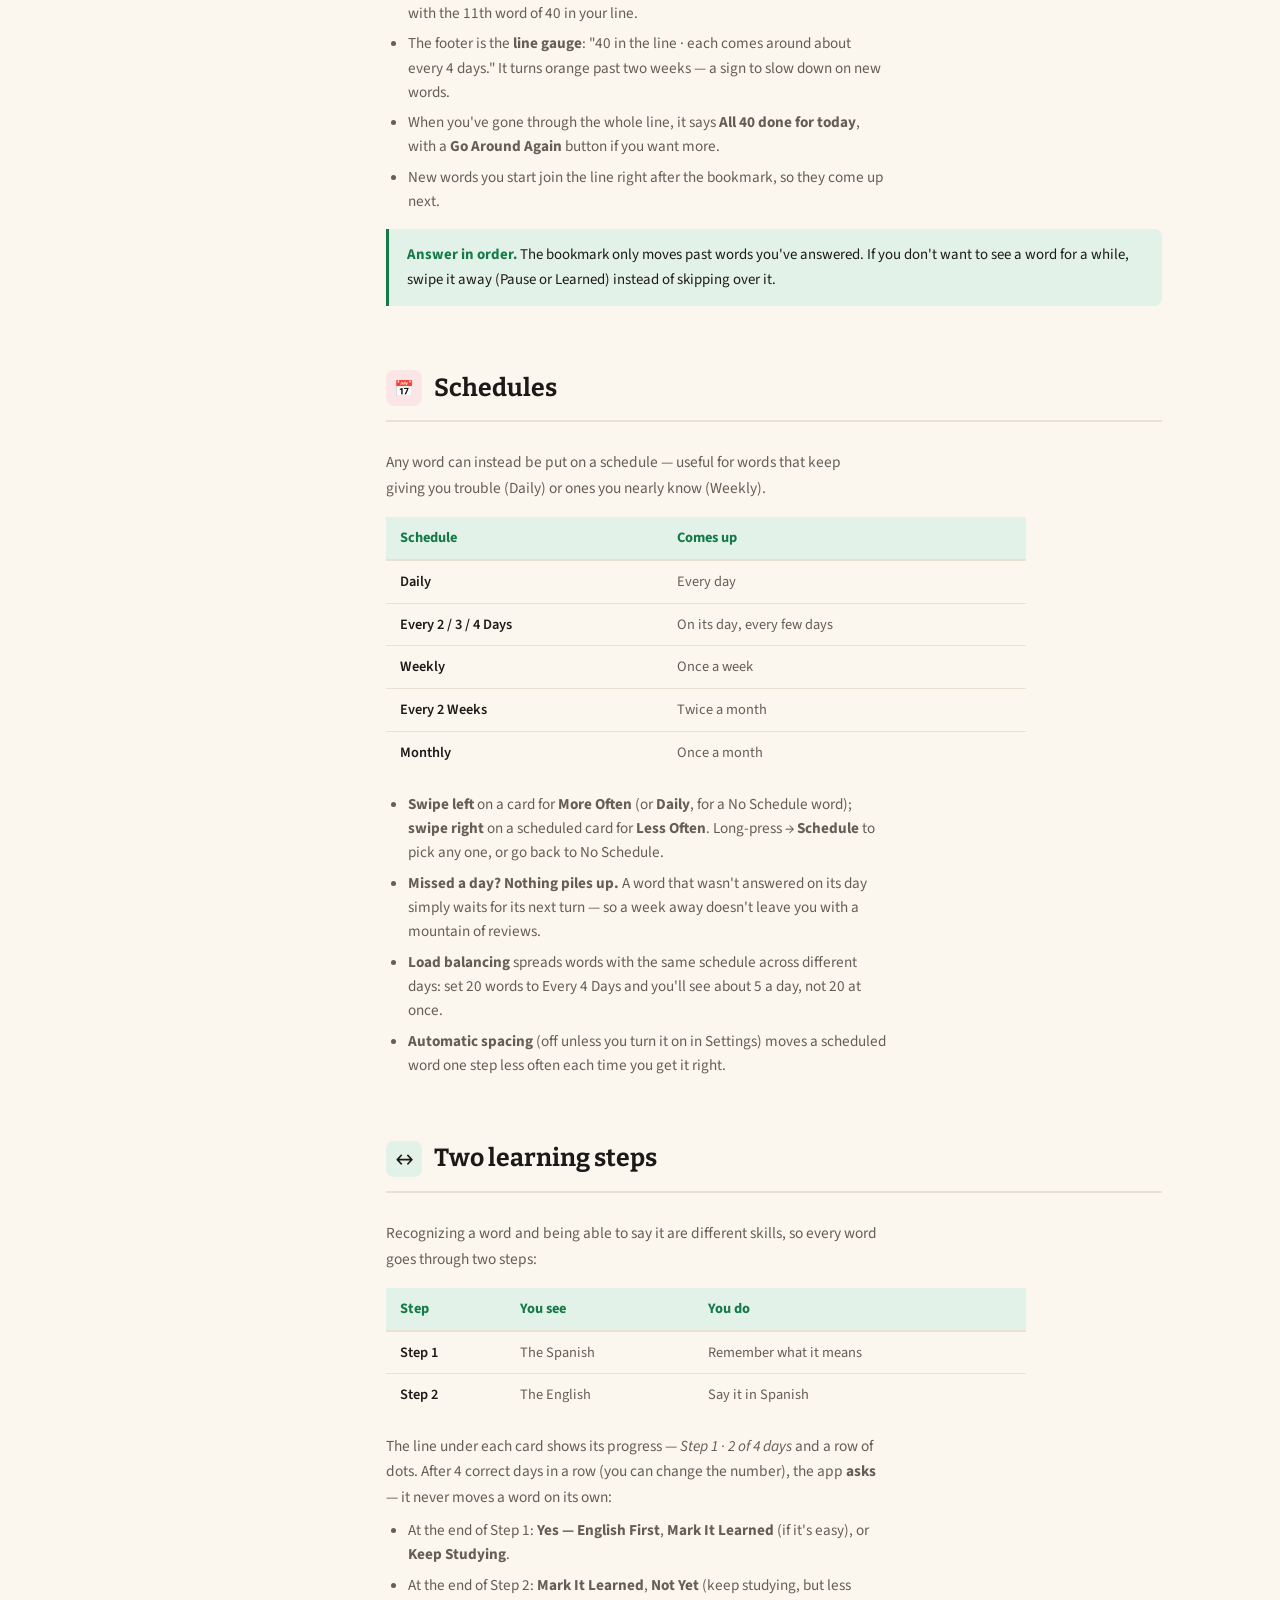
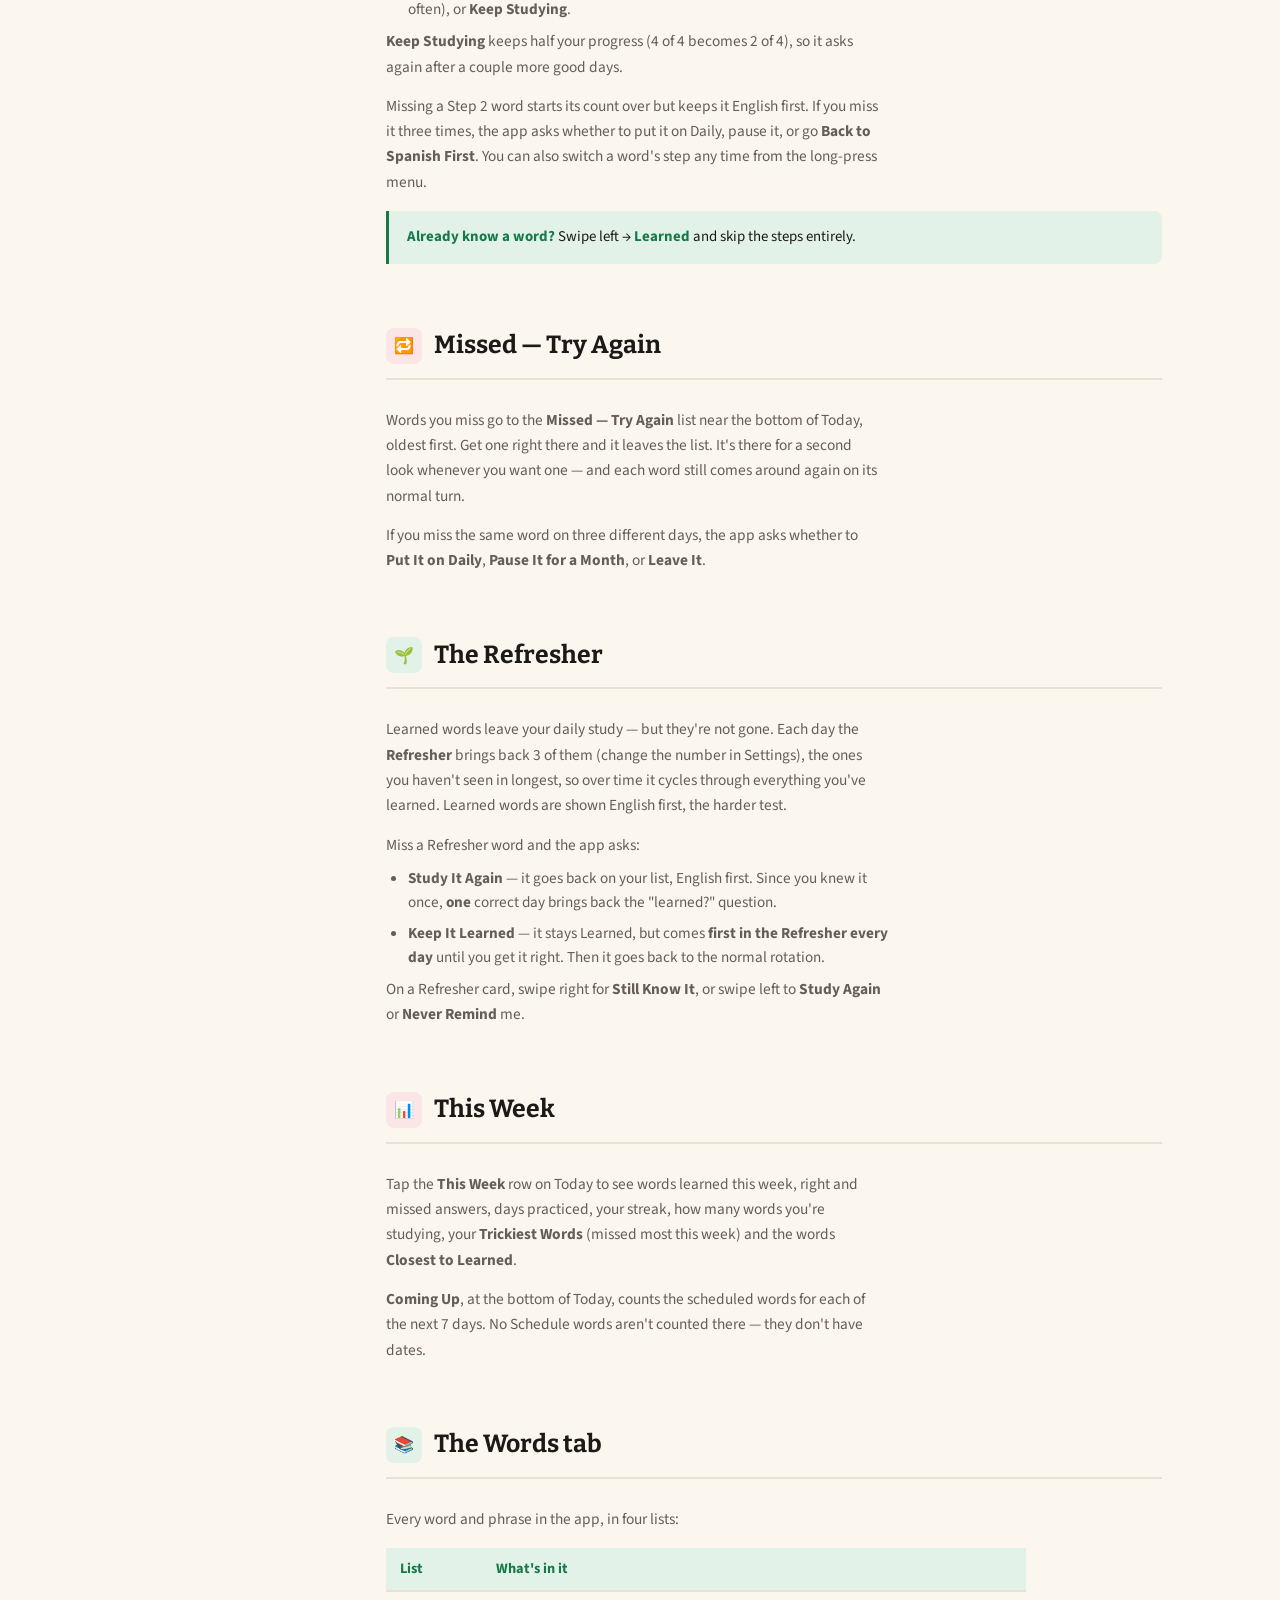
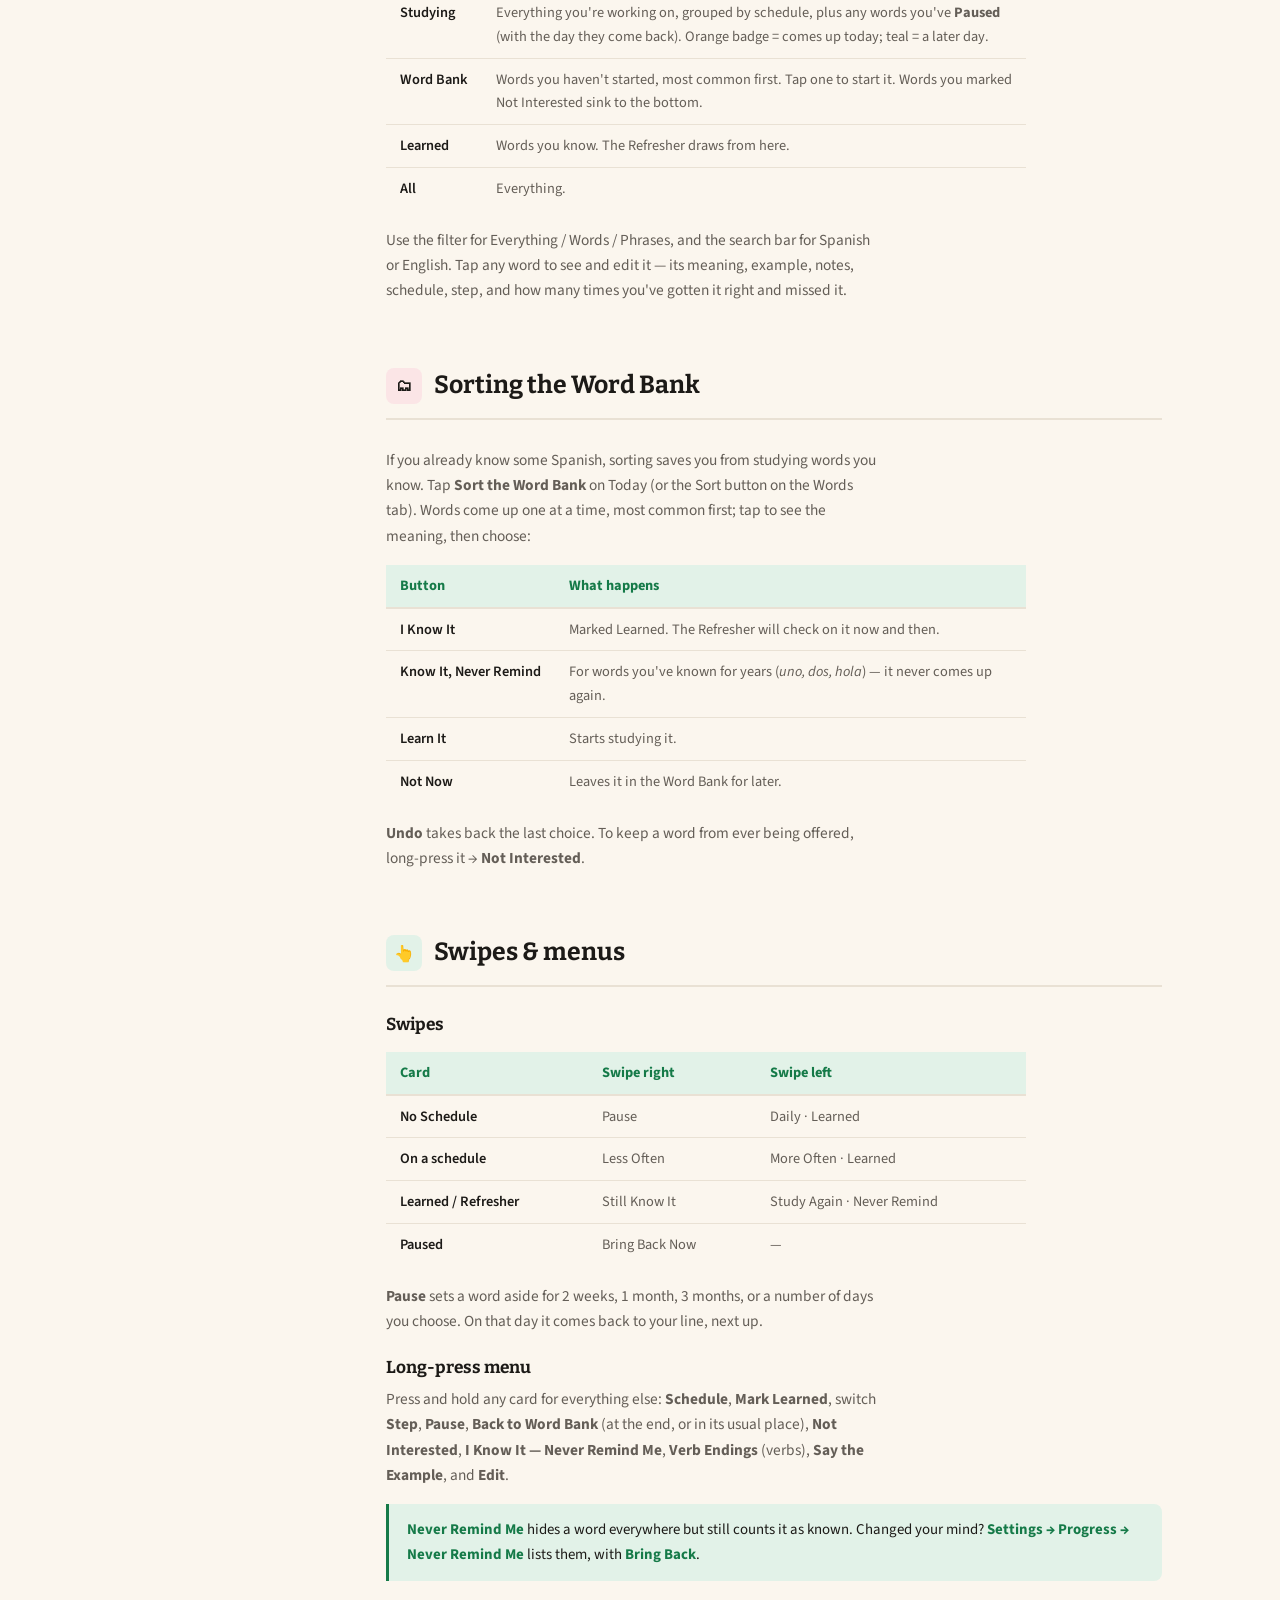
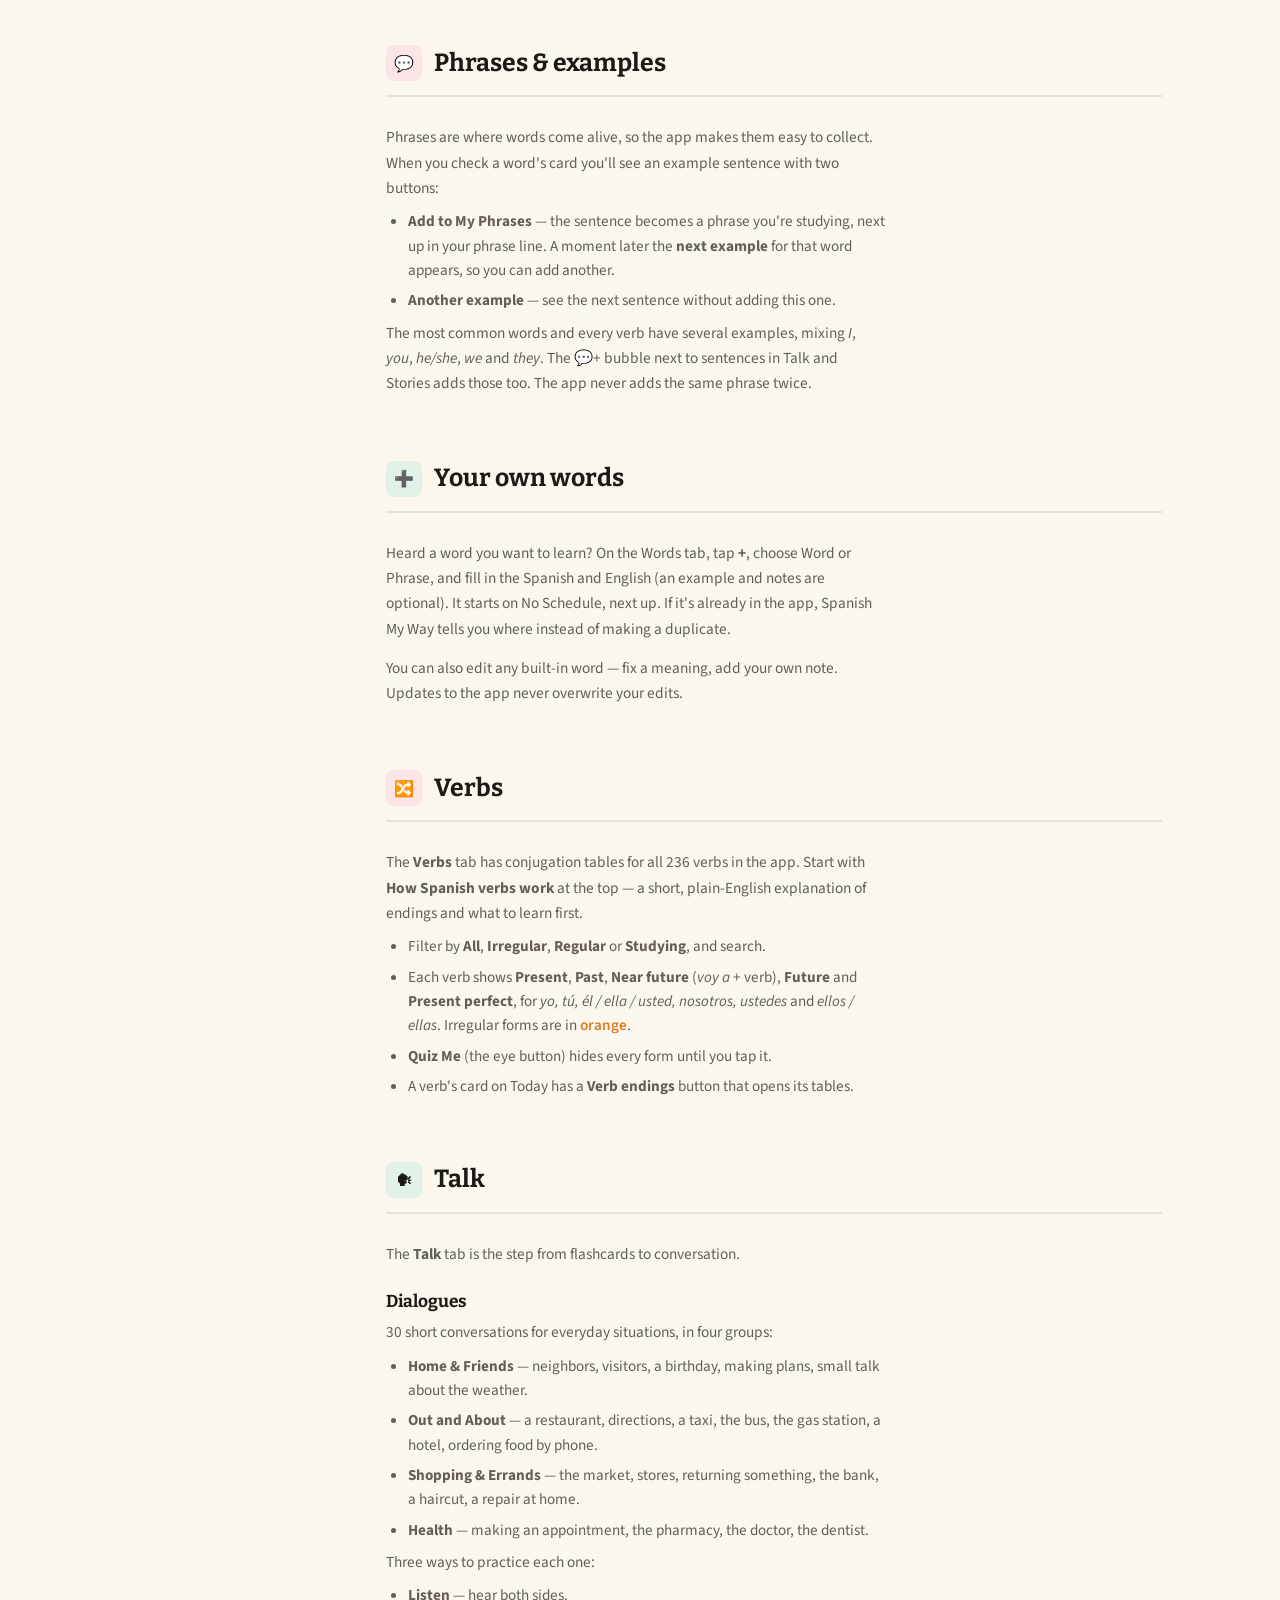
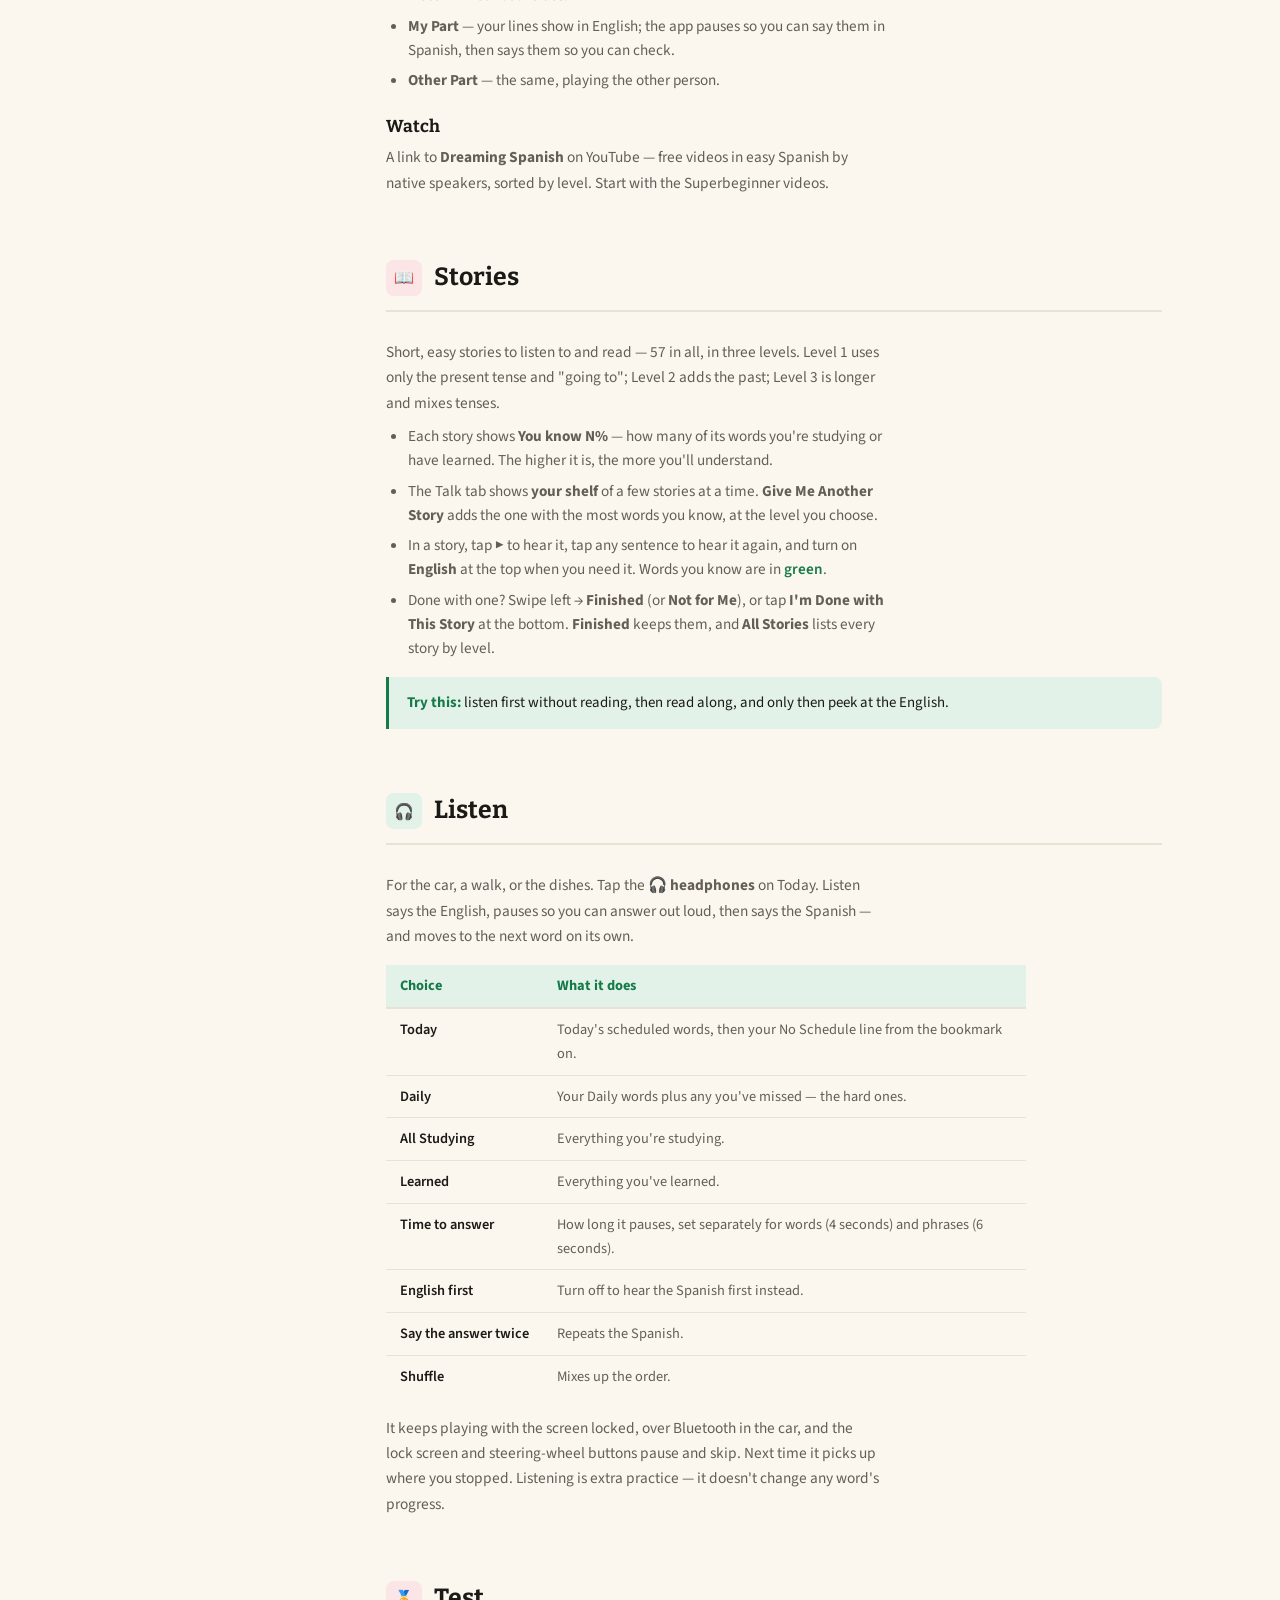
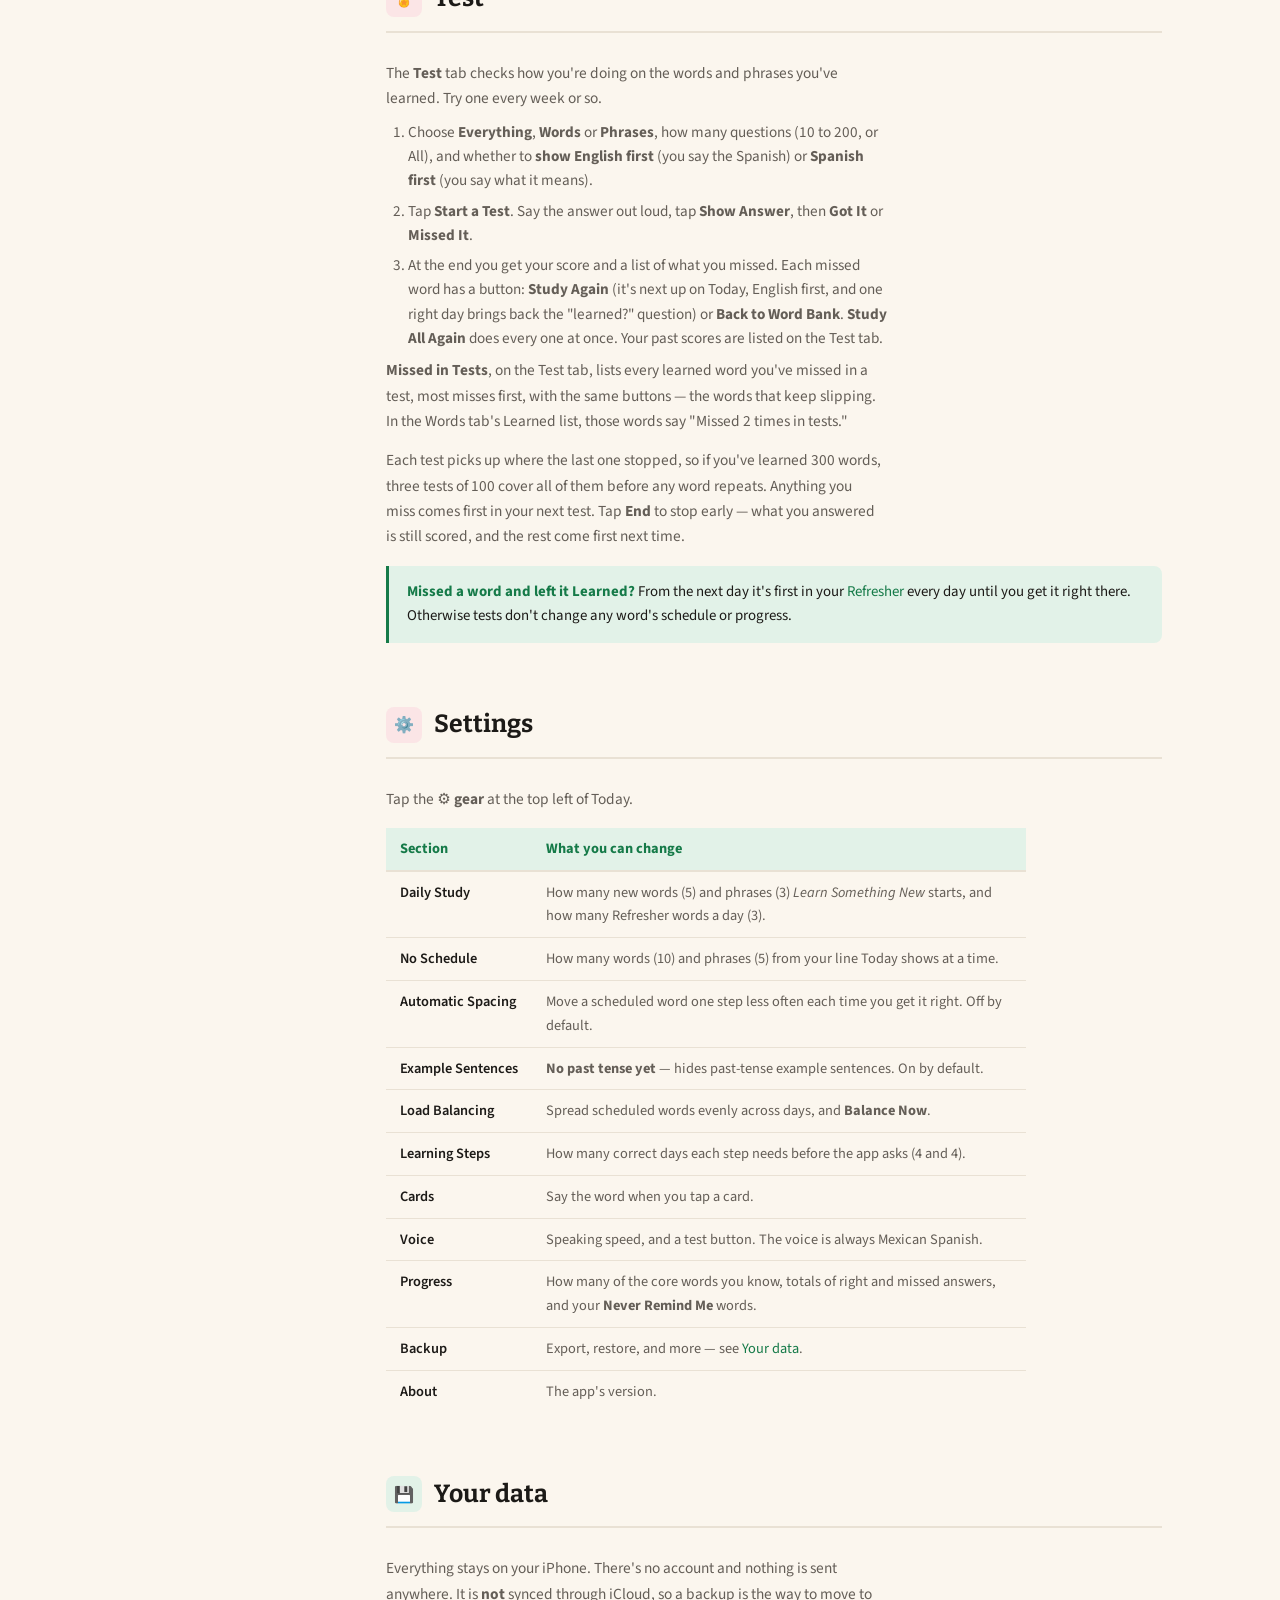
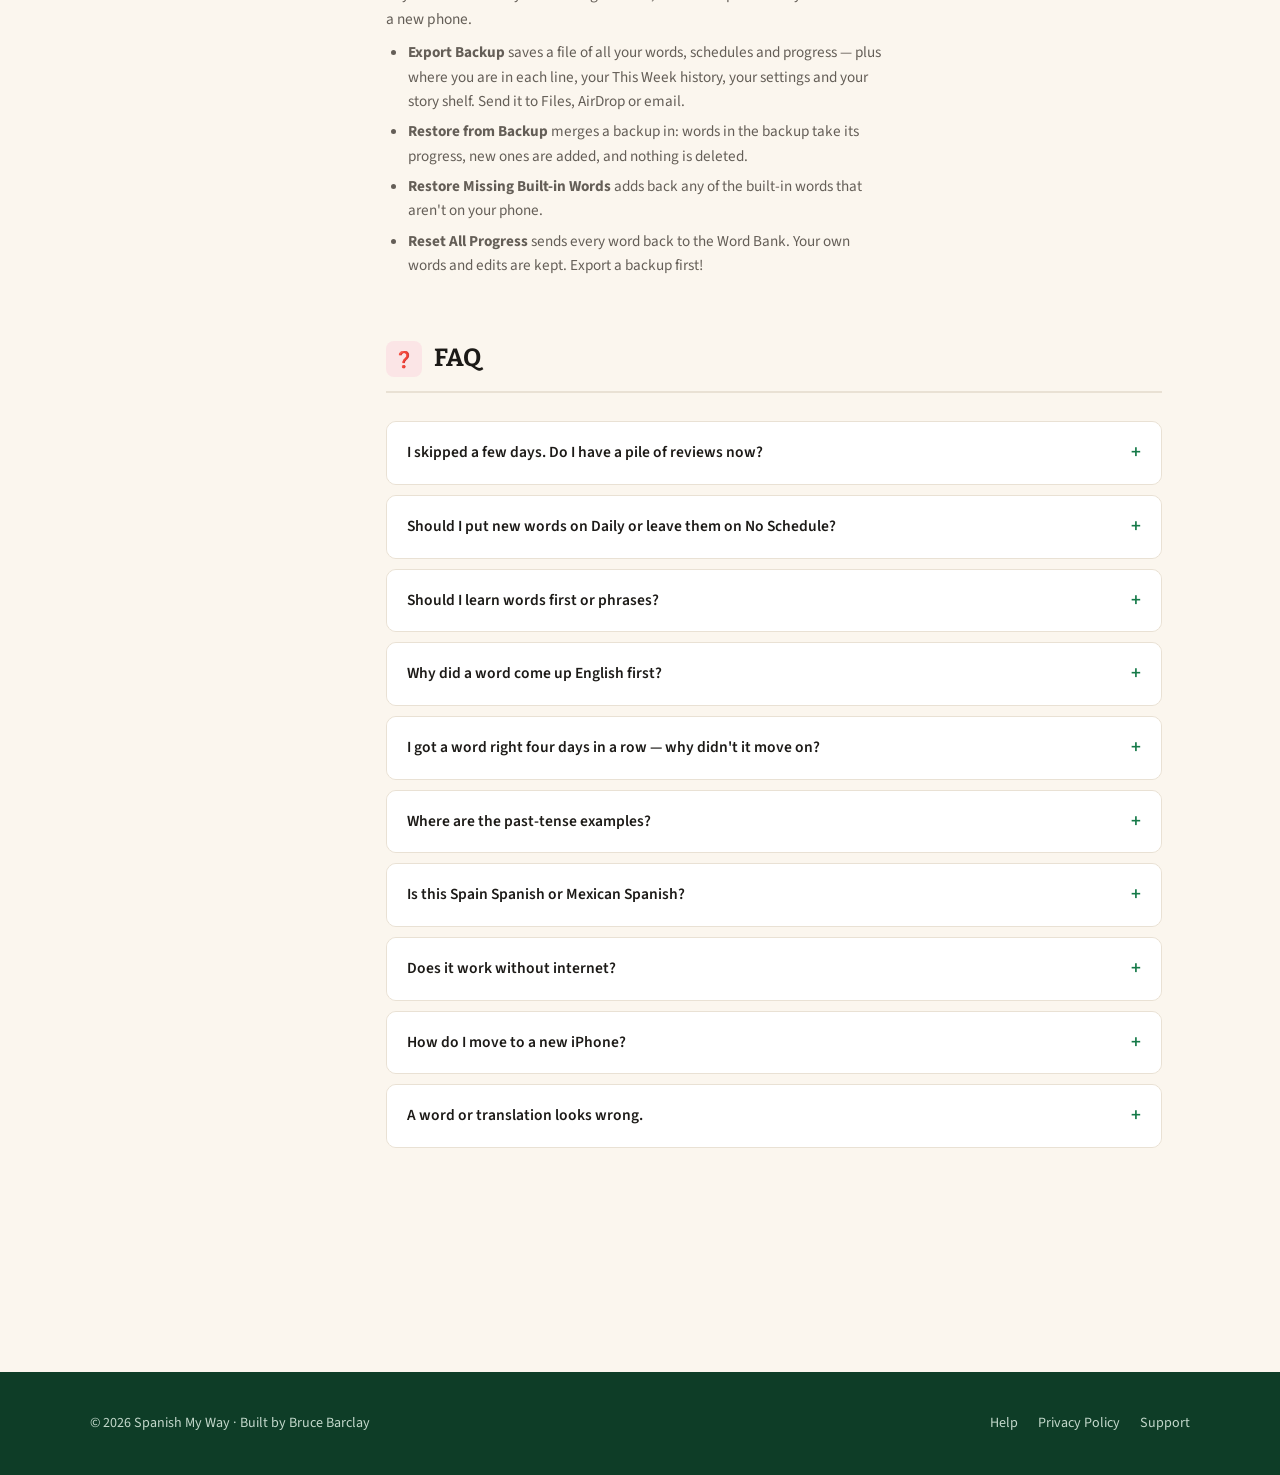
==== commit 4c47d6a7: "Help: study missed test words again; Missed in Tests Co-Authored-By: Claude Opus 5.5 <noreply@anthro" ====
--- a/help.html
+++ b/help.html
@@ -543,10 +543,11 @@
         <ol>
           <li>Choose <strong>Everything</strong>, <strong>Words</strong> or <strong>Phrases</strong>, how many questions (10 to 200, or All), and whether to <strong>show English first</strong> (you say the Spanish) or <strong>Spanish first</strong> (you say what it means).</li>
           <li>Tap <strong>Start a Test</strong>. Say the answer out loud, tap <strong>Show Answer</strong>, then <strong>Got It</strong> or <strong>Missed It</strong>.</li>
-          <li>At the end you get your score and a list of what you missed. Your past scores are listed on the Test tab.</li>
+          <li>At the end you get your score and a list of what you missed. Each missed word has a button: <strong>Study Again</strong> (it's next up on Today, English first, and one right day brings back the "learned?" question) or <strong>Back to Word Bank</strong>. <strong>Study All Again</strong> does every one at once. Your past scores are listed on the Test tab.</li>
         </ol>
+        <p><strong>Missed in Tests</strong>, on the Test tab, lists every learned word you've missed in a test, most misses first, with the same buttons — the words that keep slipping. In the Words tab's Learned list, those words say "Missed 2 times in tests."</p>
         <p>Each test picks up where the last one stopped, so if you've learned 300 words, three tests of 100 cover all of them before any word repeats. Anything you miss comes first in your next test. Tap <strong>End</strong> to stop early — what you answered is still scored, and the rest come first next time.</p>
-        <div class="tip"><strong>Missed a word?</strong> It stays Learned, but from the next day it's first in your <a href="#refresher">Refresher</a> every day until you get it right there. Otherwise tests don't change any word's schedule or progress.</div>
+        <div class="tip"><strong>Missed a word and left it Learned?</strong> From the next day it's first in your <a href="#refresher">Refresher</a> every day until you get it right there. Otherwise tests don't change any word's schedule or progress.</div>
       </section>
 
       <!-- Settings -->
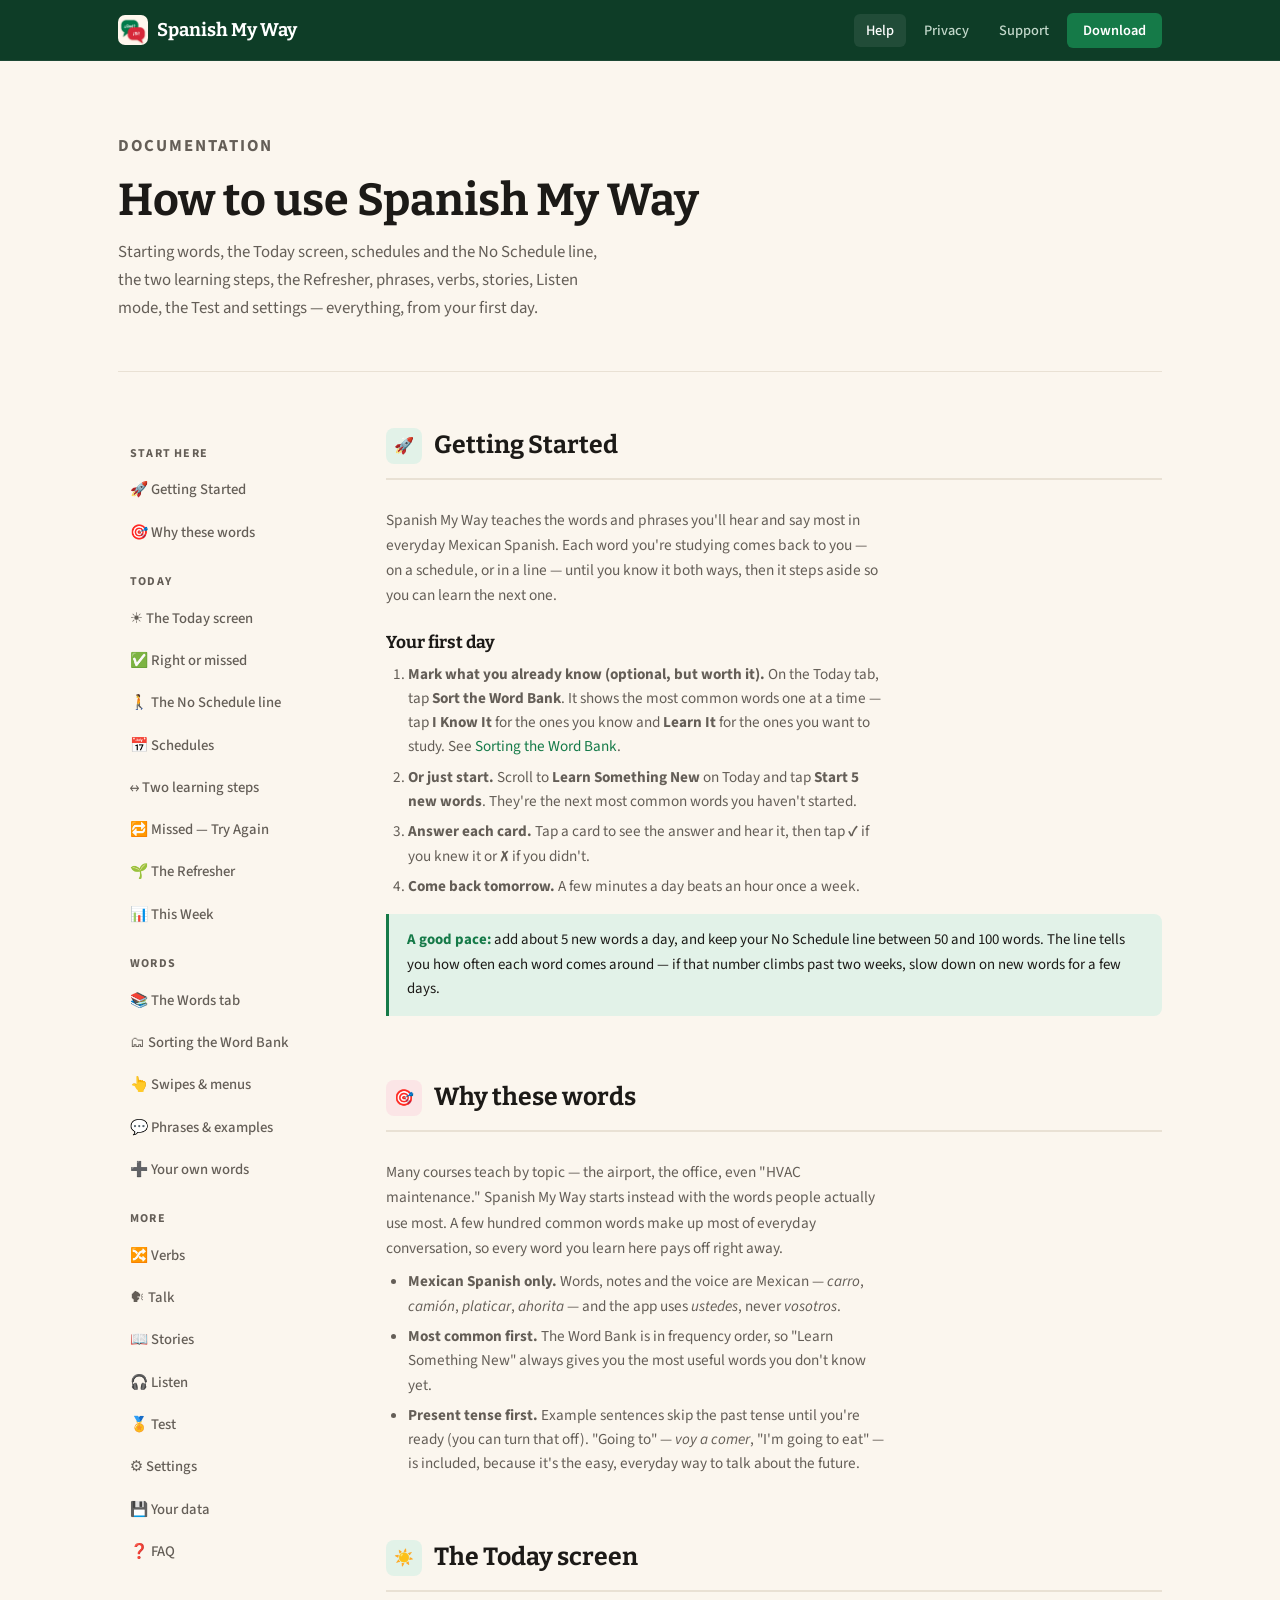
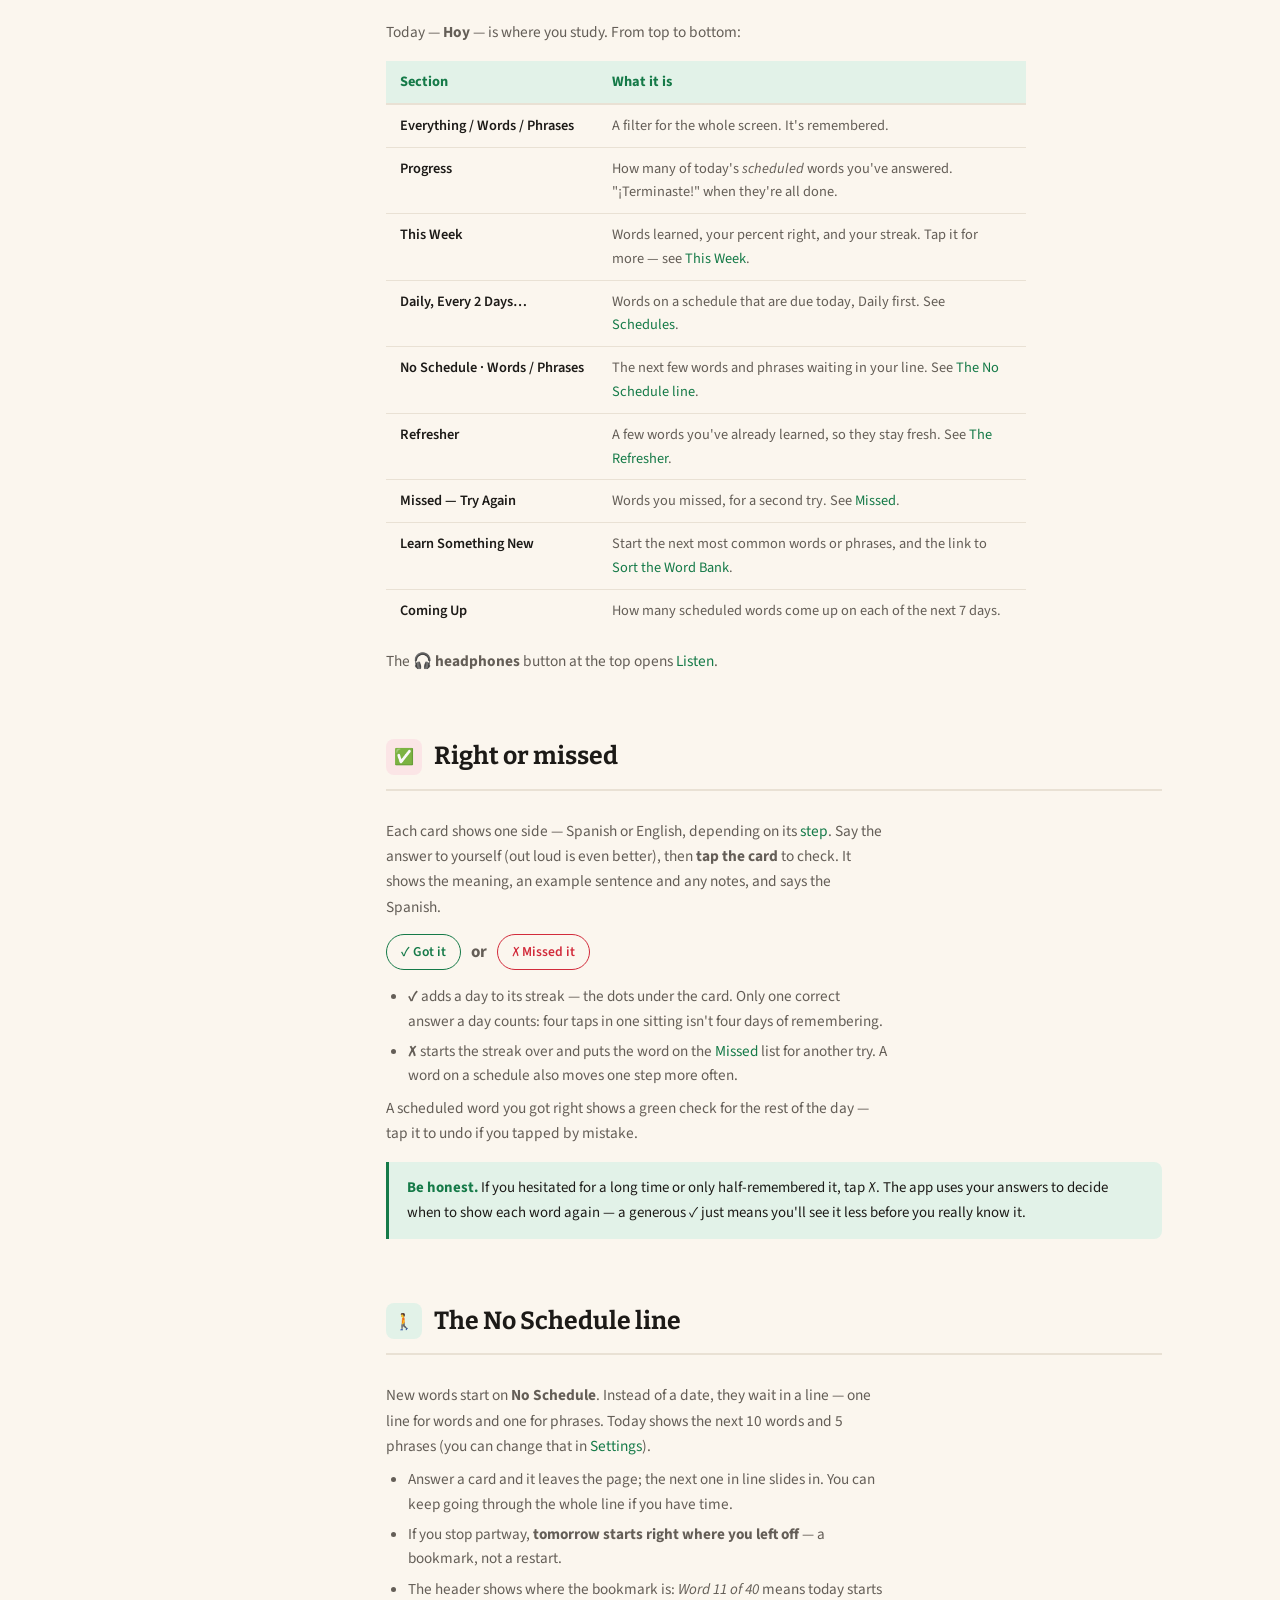
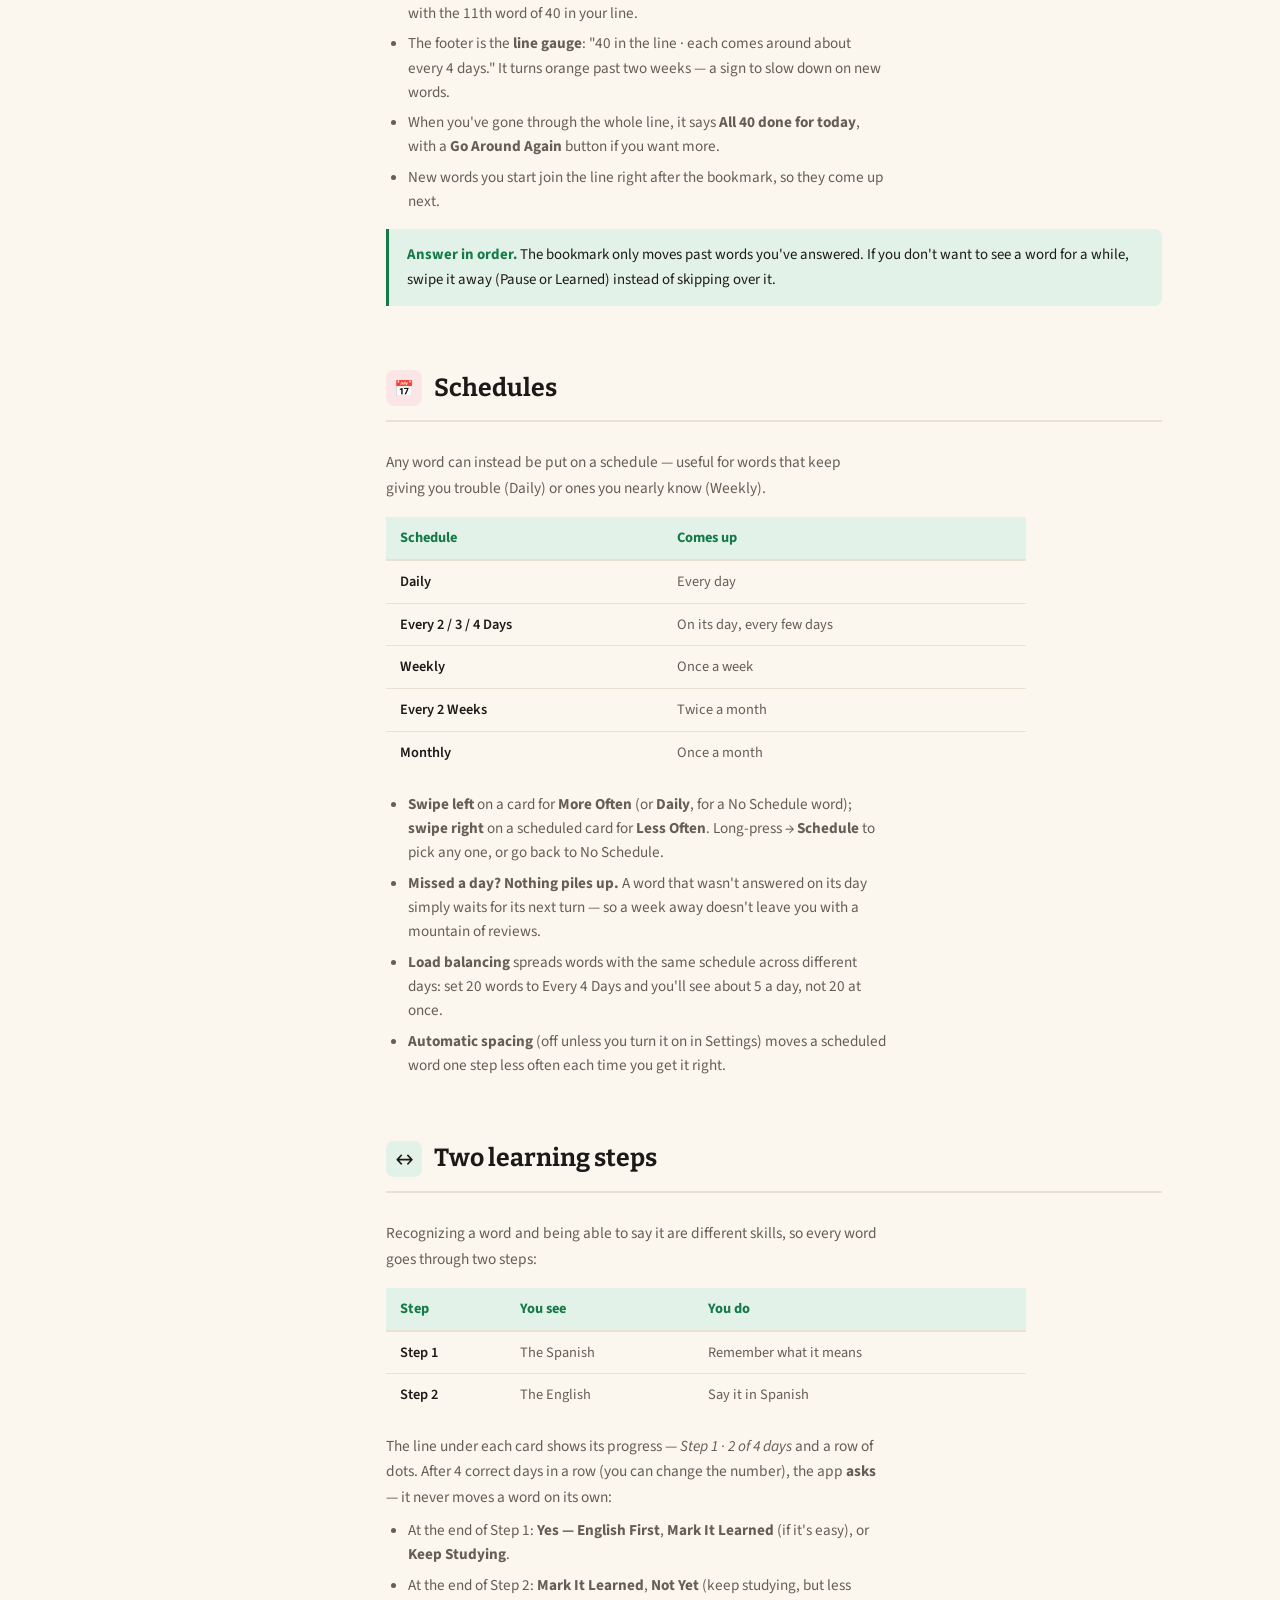
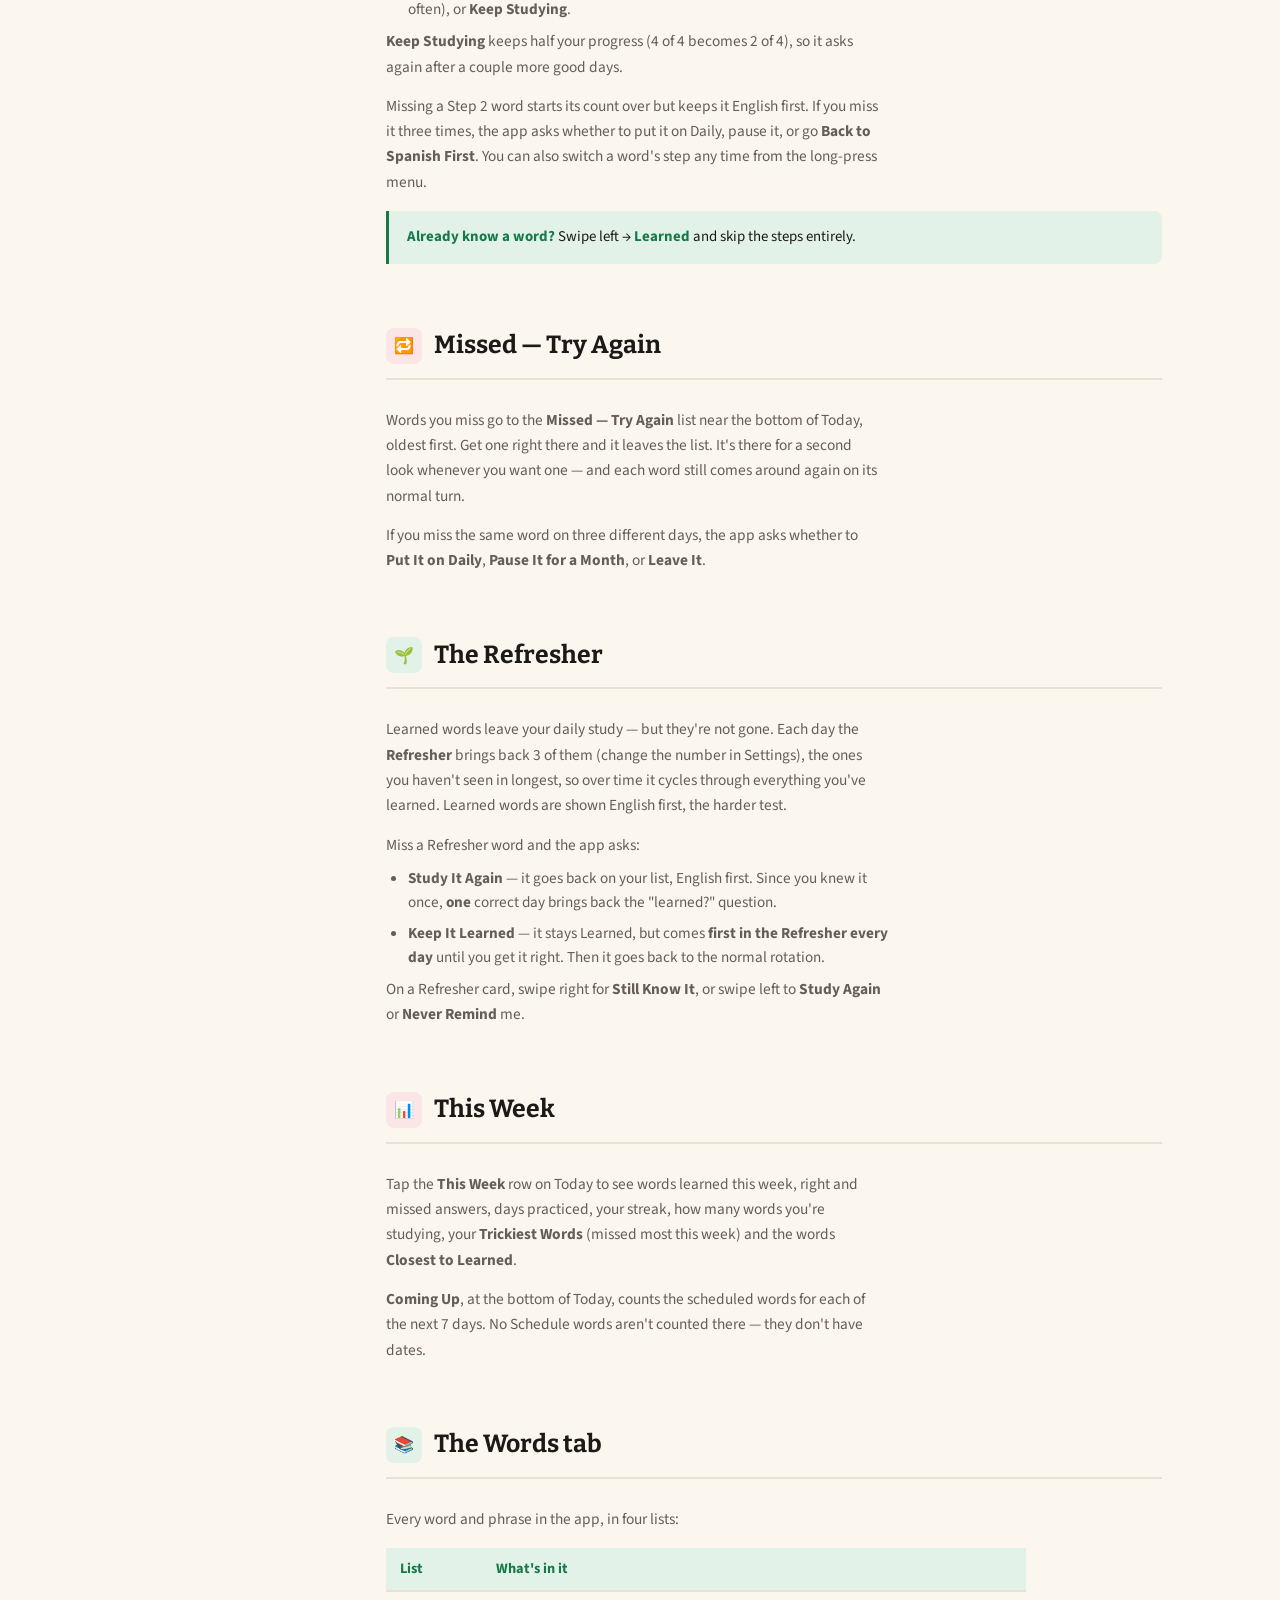
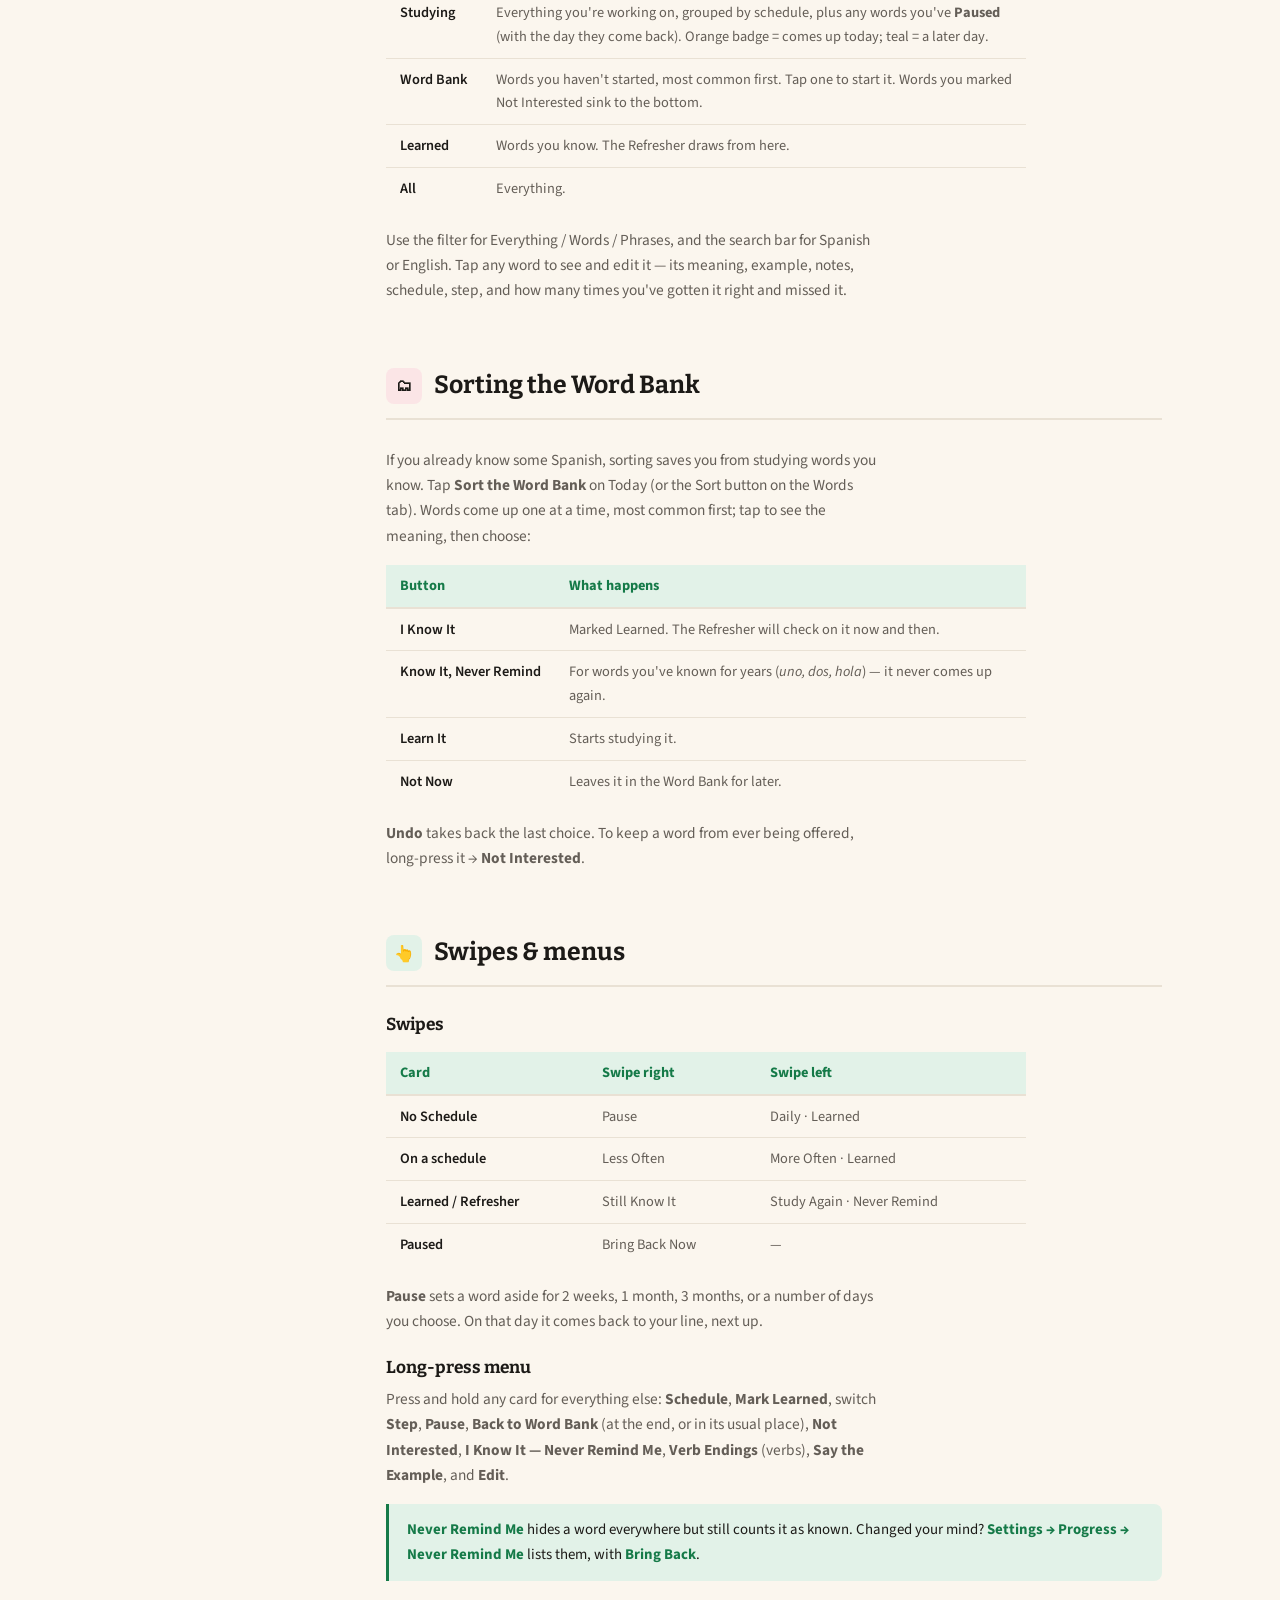
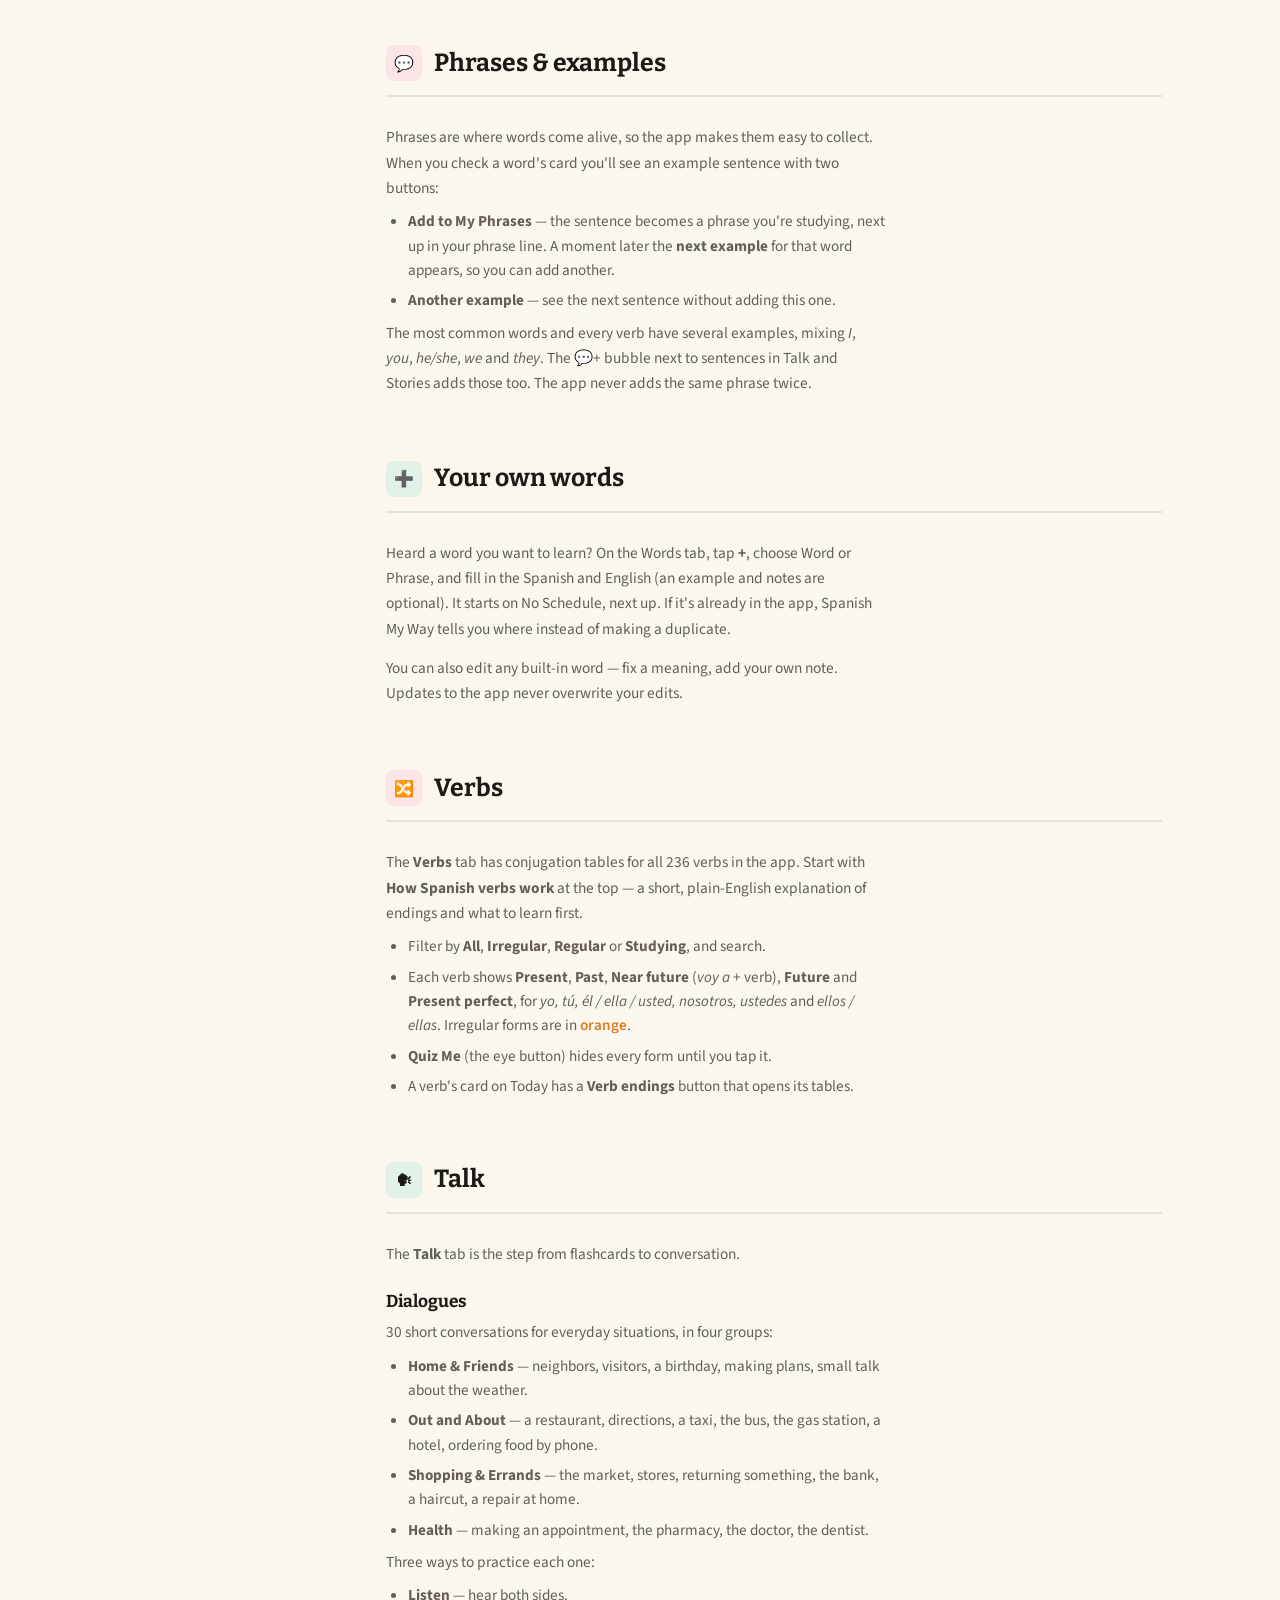
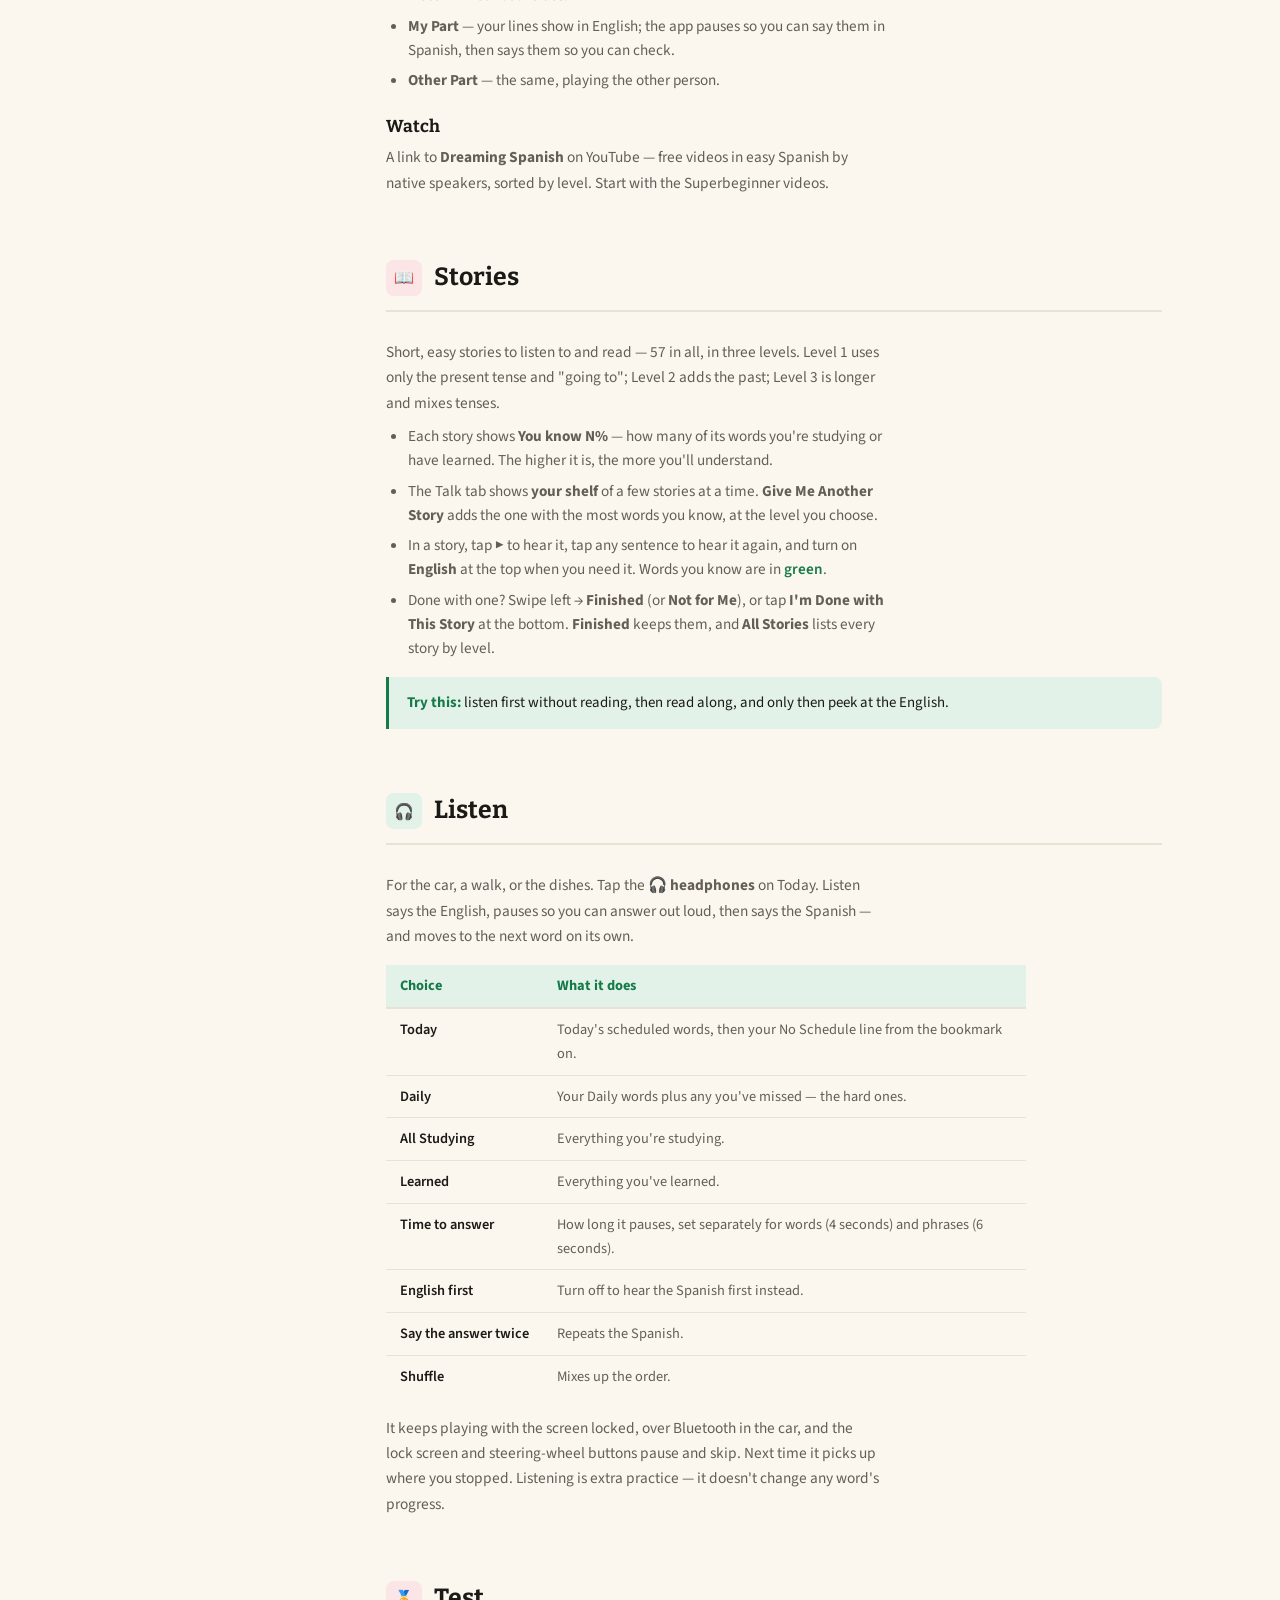
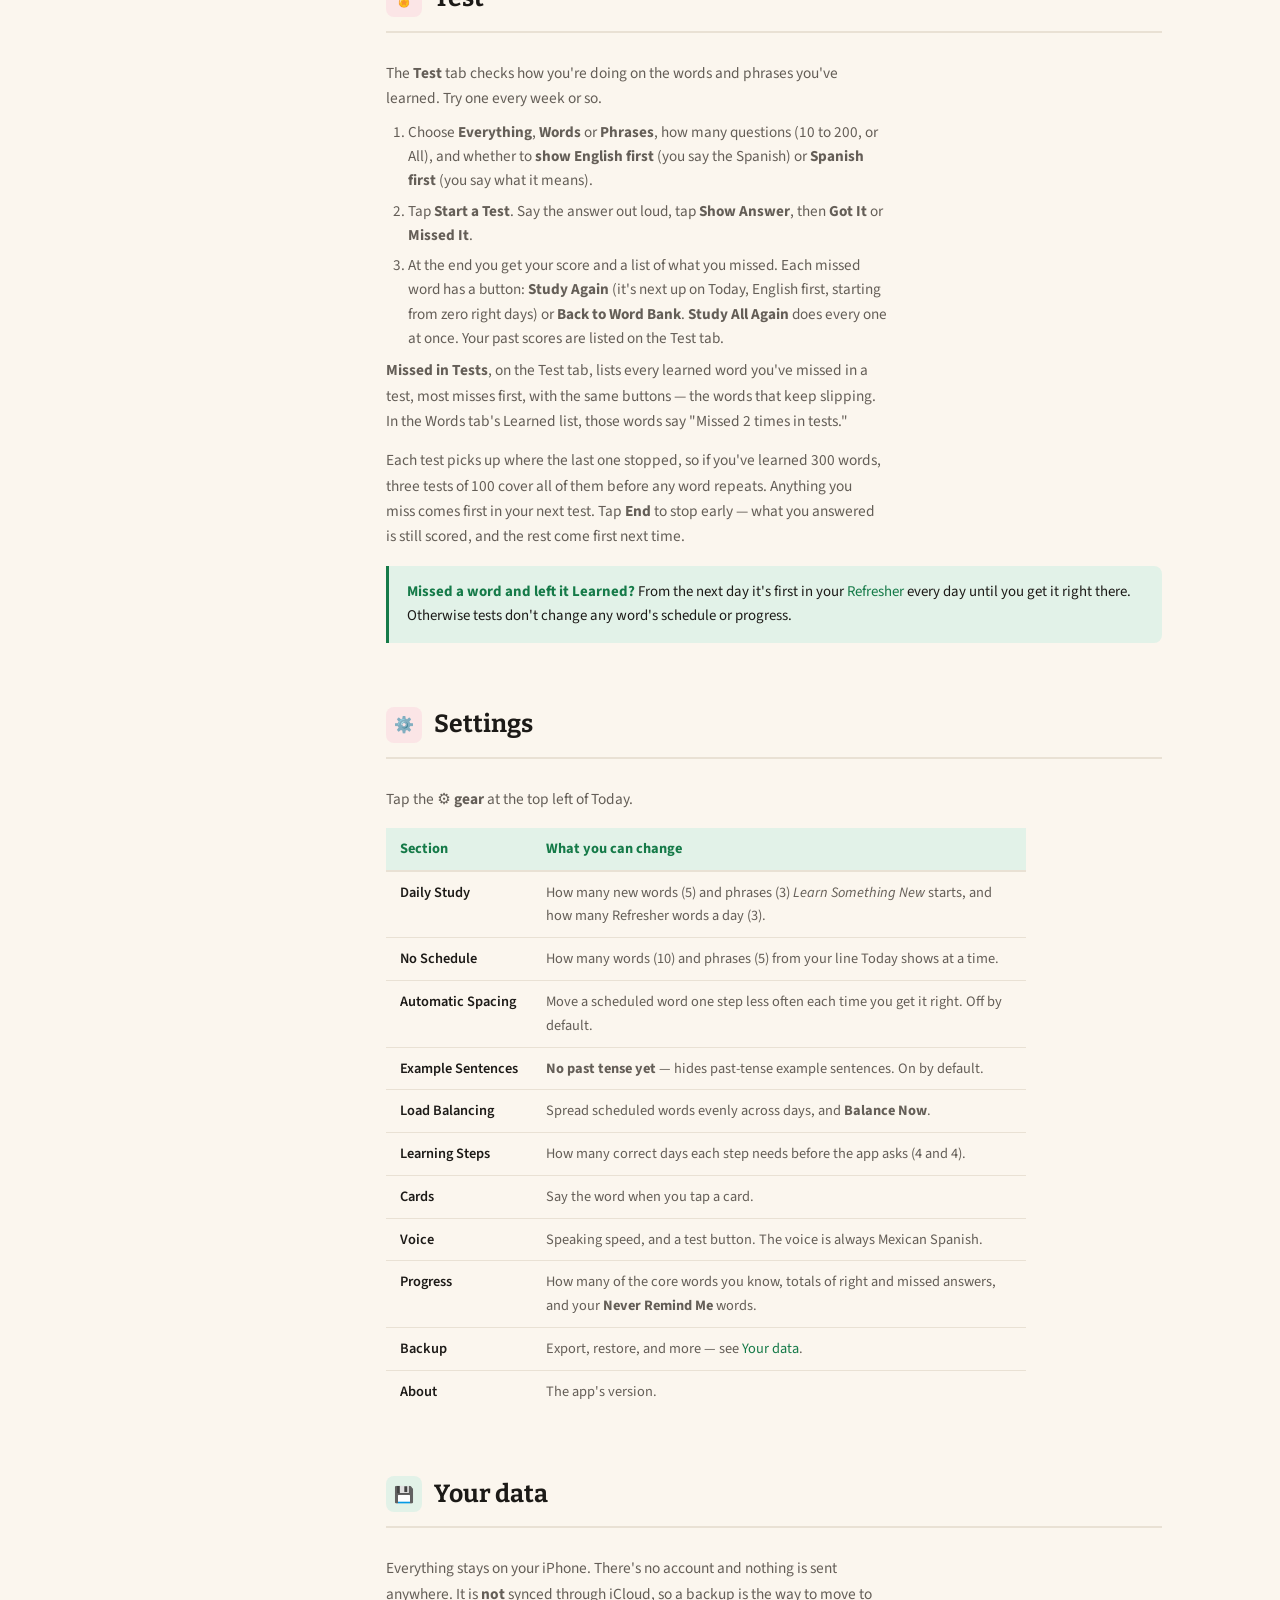
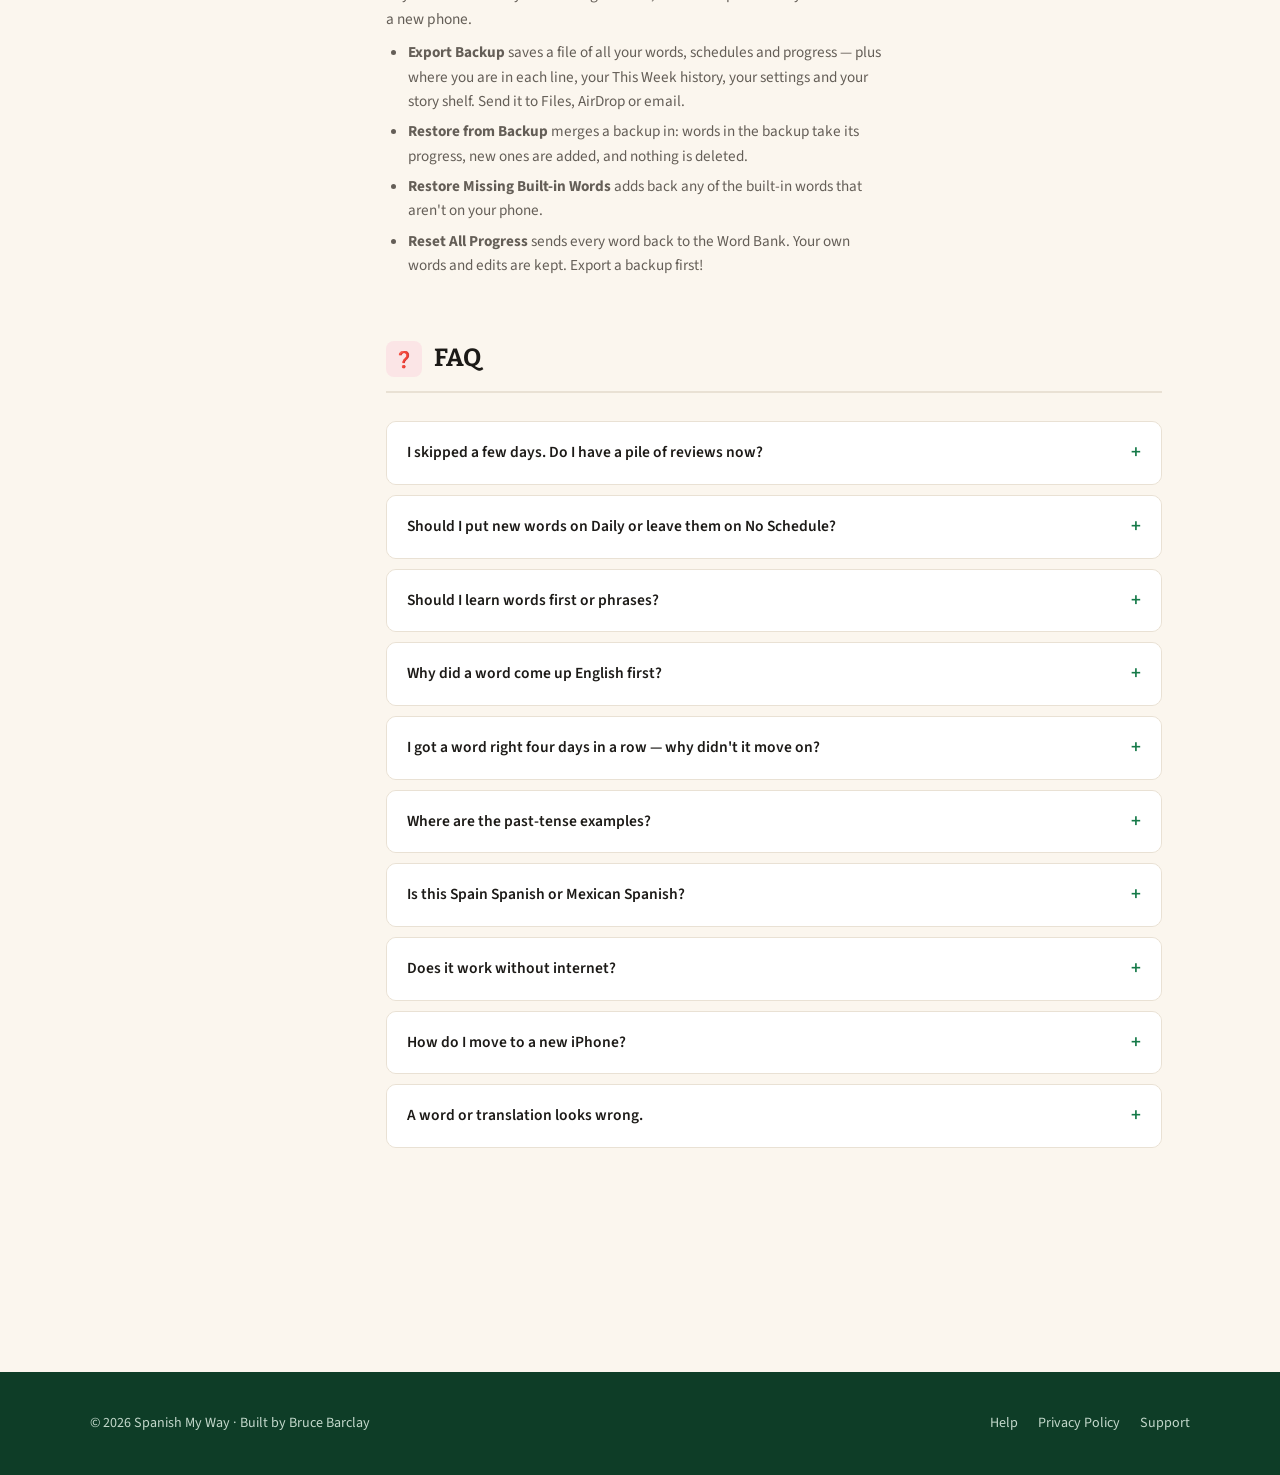
==== commit 67d570d7: "Help: Study Again after a test starts from zero right days Co-Authored-By: Claude Opus 5.5 <noreply@" ====
--- a/help.html
+++ b/help.html
@@ -543,7 +543,7 @@
         <ol>
           <li>Choose <strong>Everything</strong>, <strong>Words</strong> or <strong>Phrases</strong>, how many questions (10 to 200, or All), and whether to <strong>show English first</strong> (you say the Spanish) or <strong>Spanish first</strong> (you say what it means).</li>
           <li>Tap <strong>Start a Test</strong>. Say the answer out loud, tap <strong>Show Answer</strong>, then <strong>Got It</strong> or <strong>Missed It</strong>.</li>
-          <li>At the end you get your score and a list of what you missed. Each missed word has a button: <strong>Study Again</strong> (it's next up on Today, English first, and one right day brings back the "learned?" question) or <strong>Back to Word Bank</strong>. <strong>Study All Again</strong> does every one at once. Your past scores are listed on the Test tab.</li>
+          <li>At the end you get your score and a list of what you missed. Each missed word has a button: <strong>Study Again</strong> (it's next up on Today, English first, starting from zero right days) or <strong>Back to Word Bank</strong>. <strong>Study All Again</strong> does every one at once. Your past scores are listed on the Test tab.</li>
         </ol>
         <p><strong>Missed in Tests</strong>, on the Test tab, lists every learned word you've missed in a test, most misses first, with the same buttons — the words that keep slipping. In the Words tab's Learned list, those words say "Missed 2 times in tests."</p>
         <p>Each test picks up where the last one stopped, so if you've learned 300 words, three tests of 100 cover all of them before any word repeats. Anything you miss comes first in your next test. Tap <strong>End</strong> to stop early — what you answered is still scored, and the rest come first next time.</p>
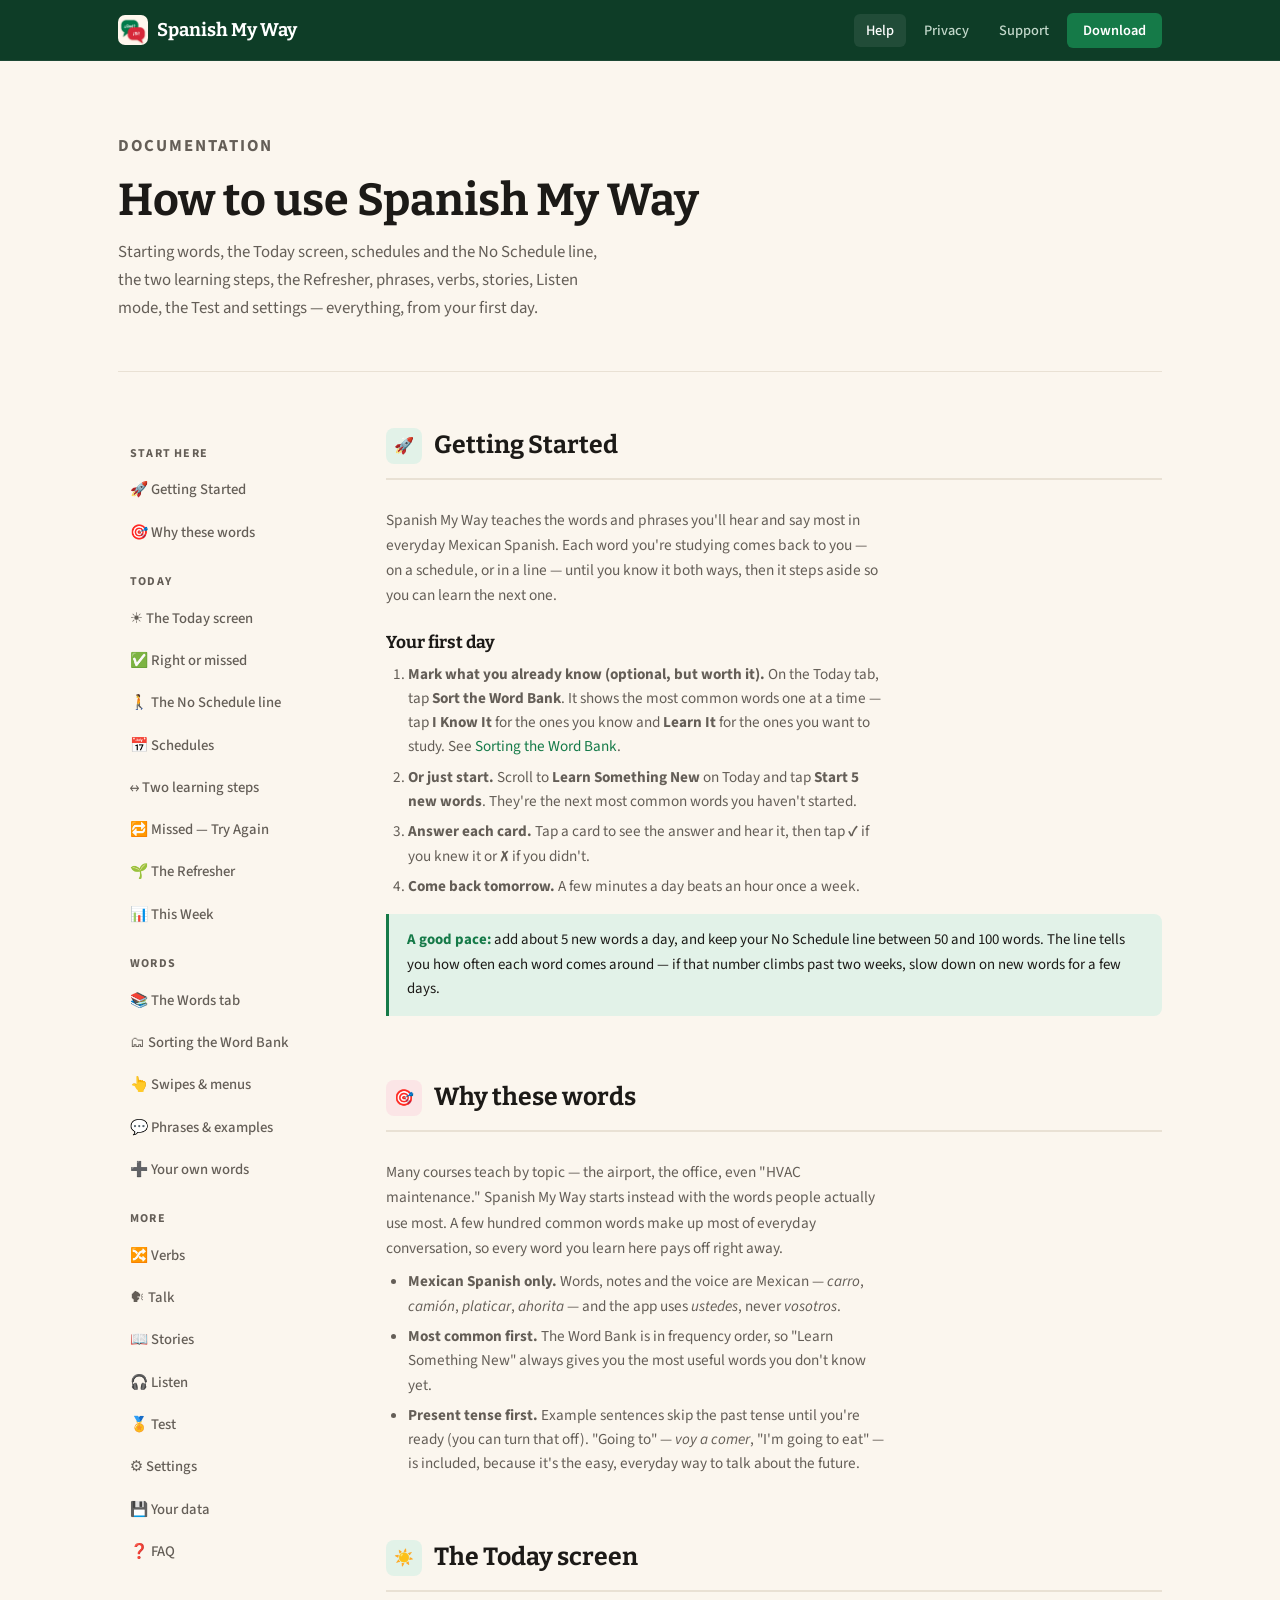
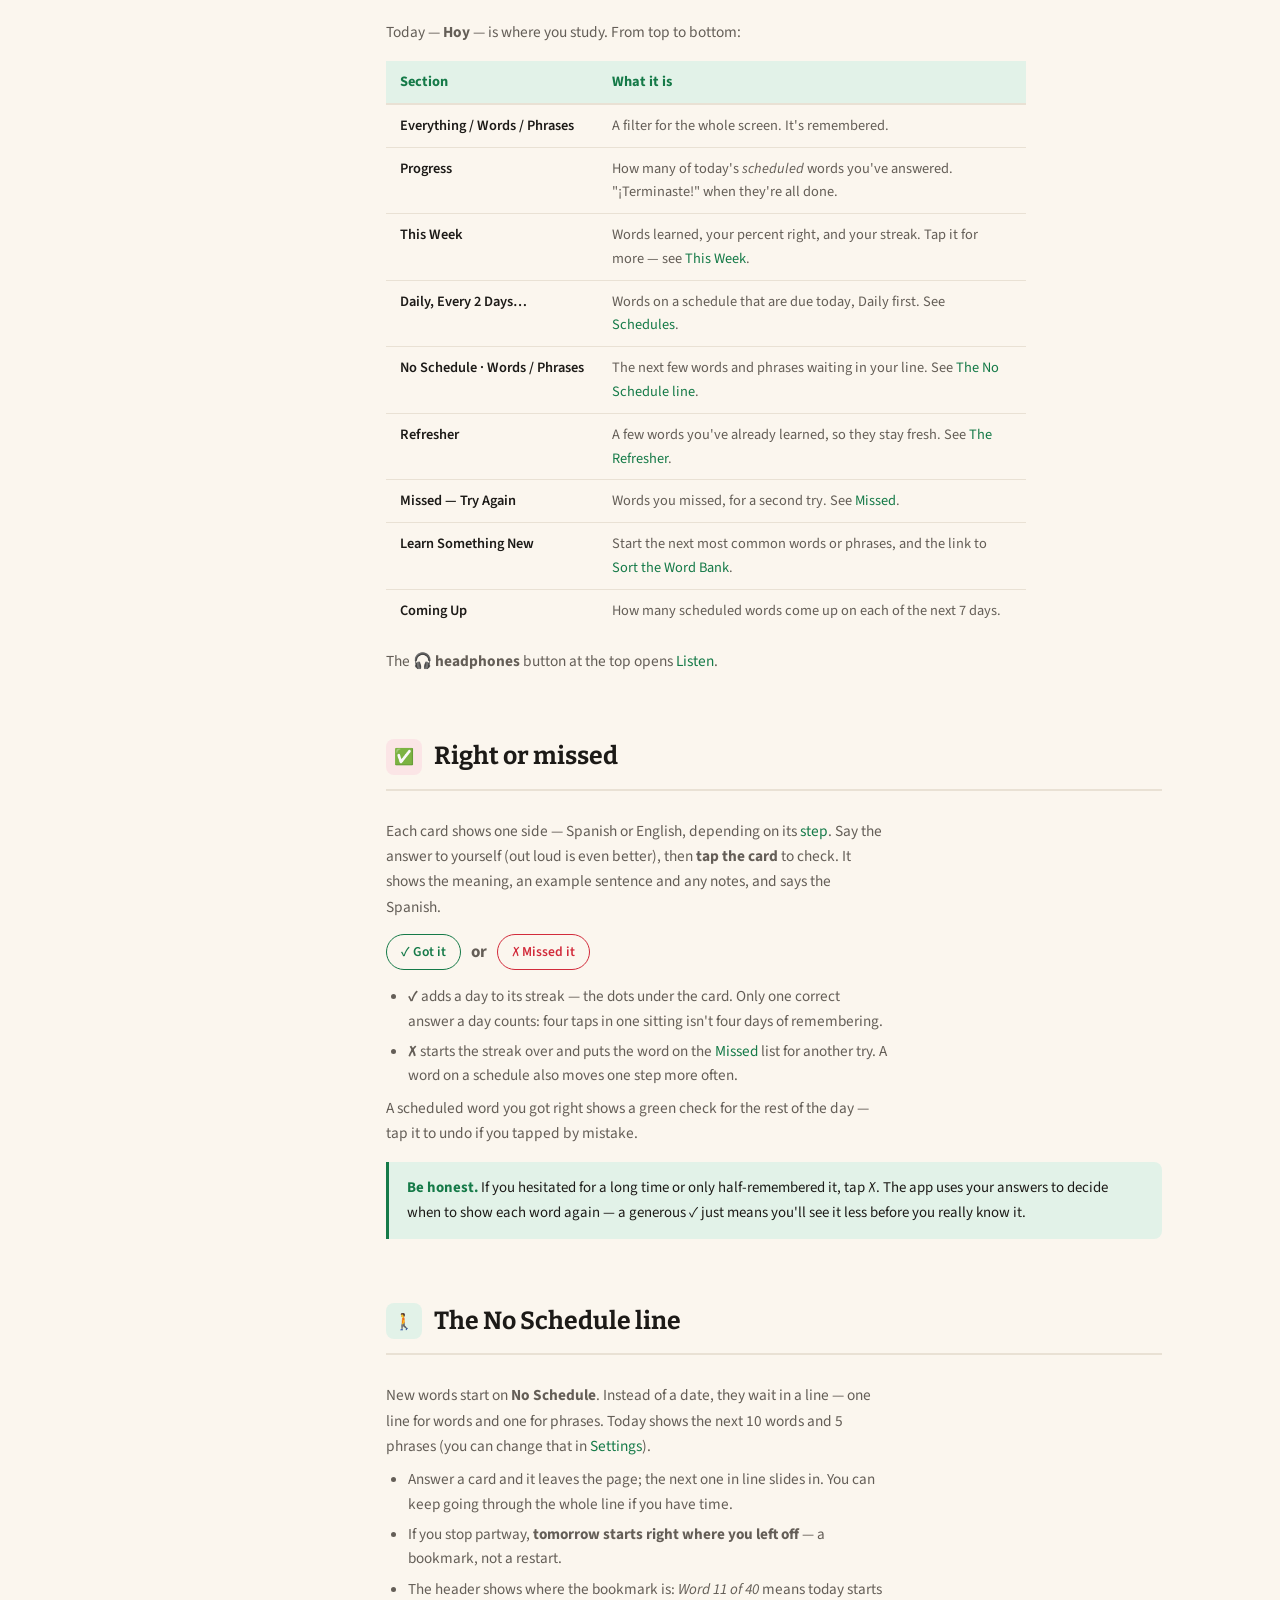
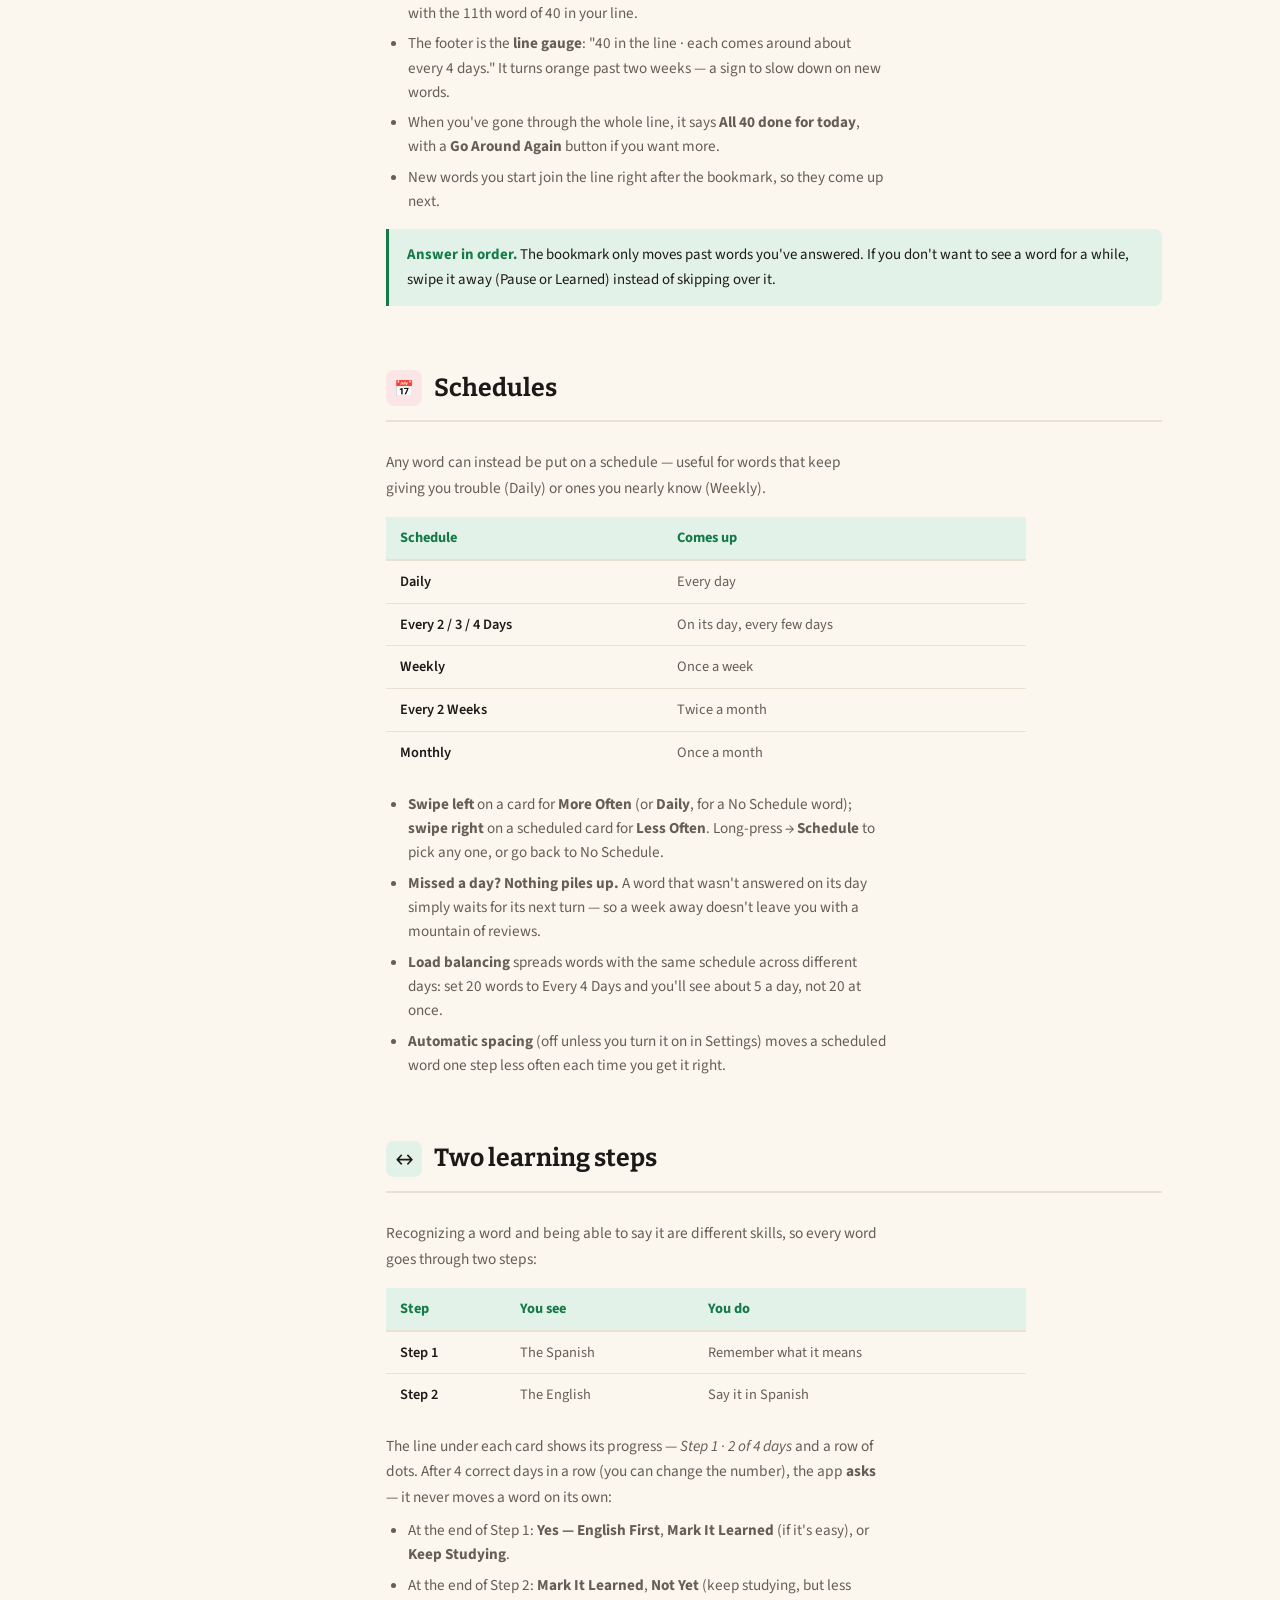
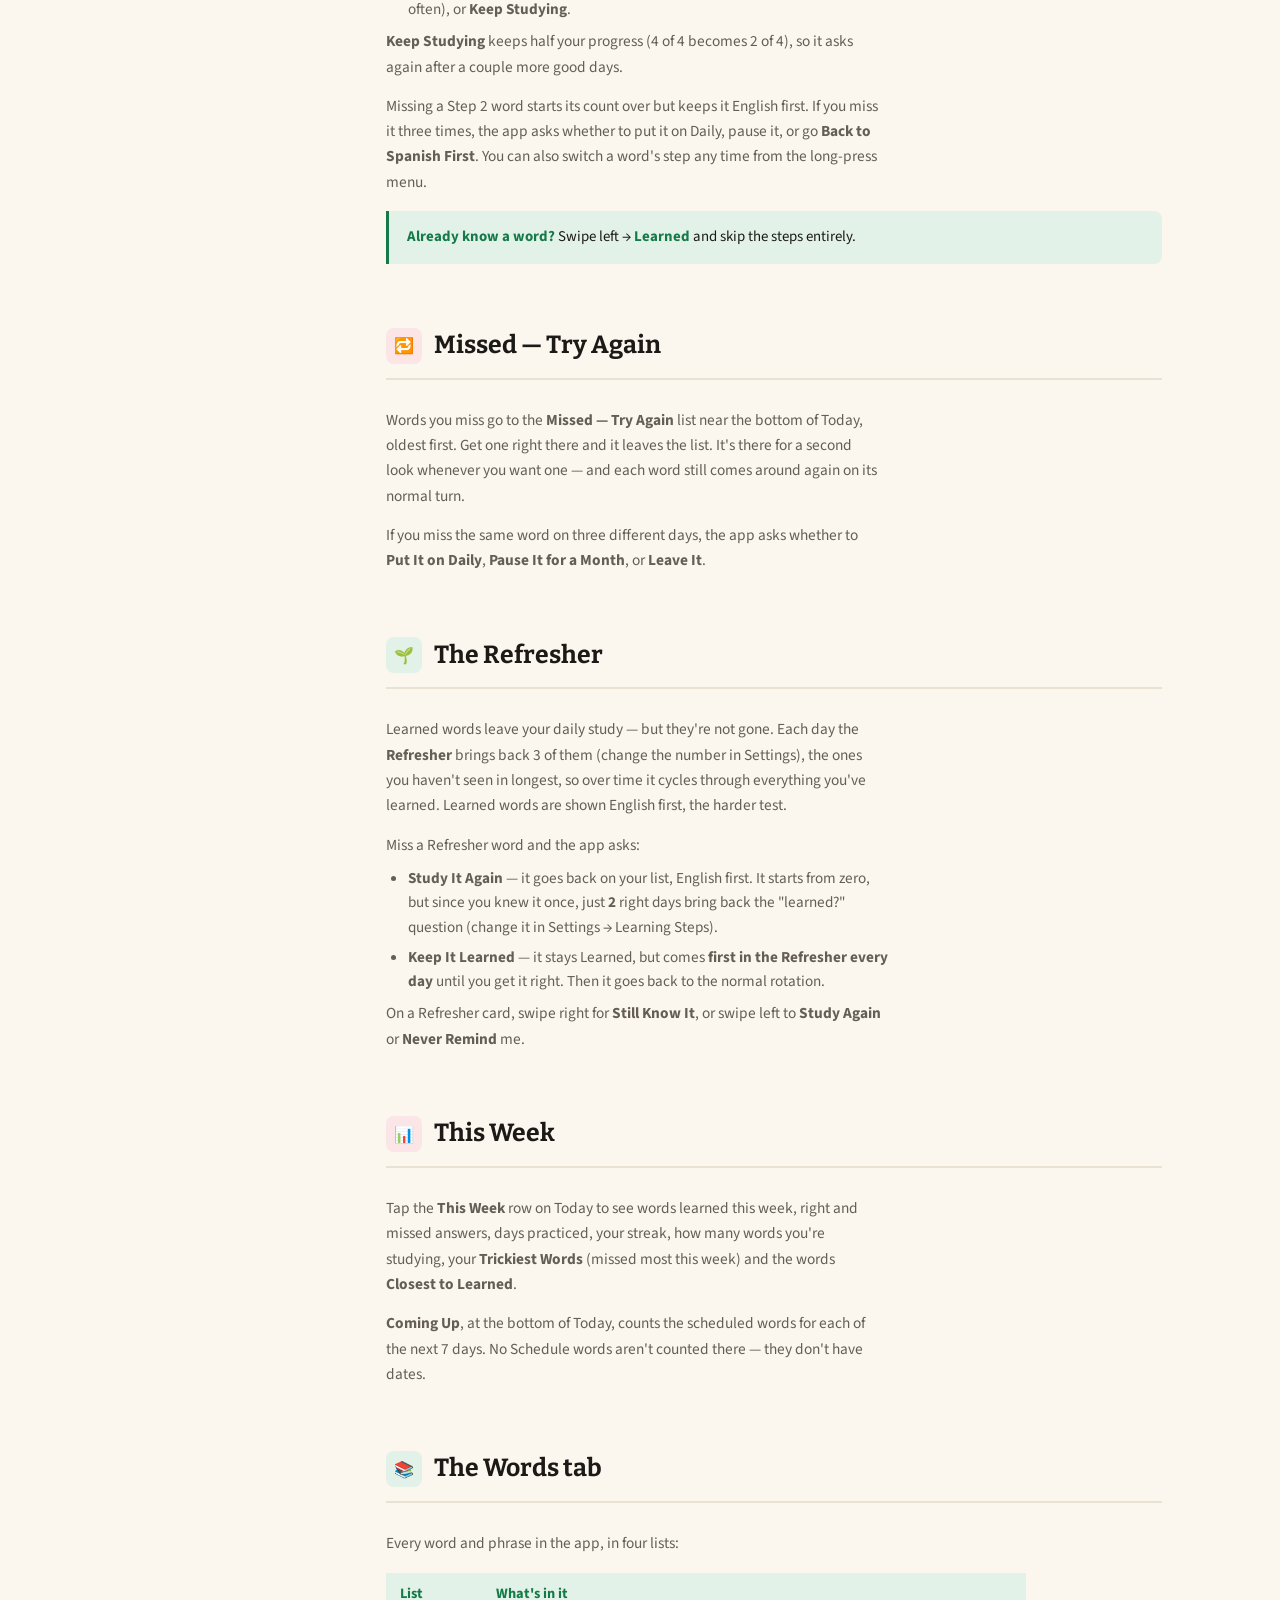
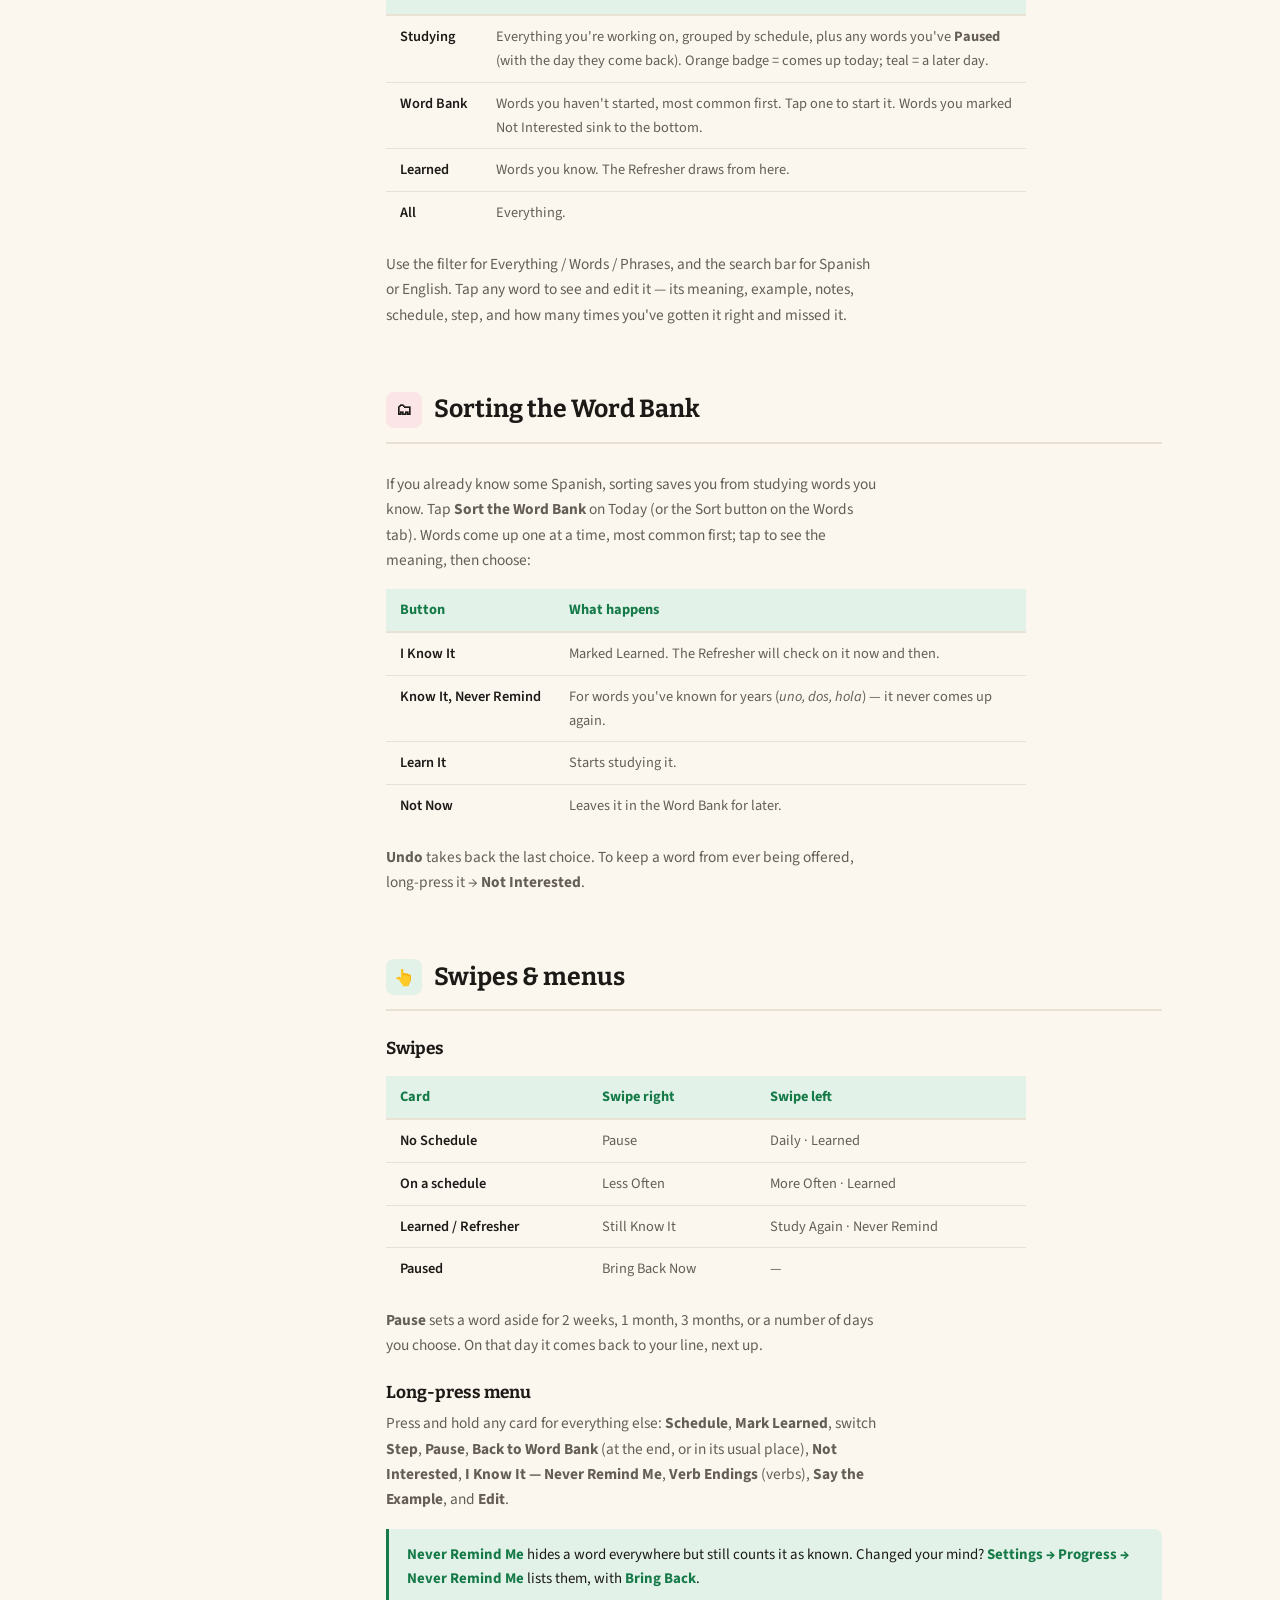
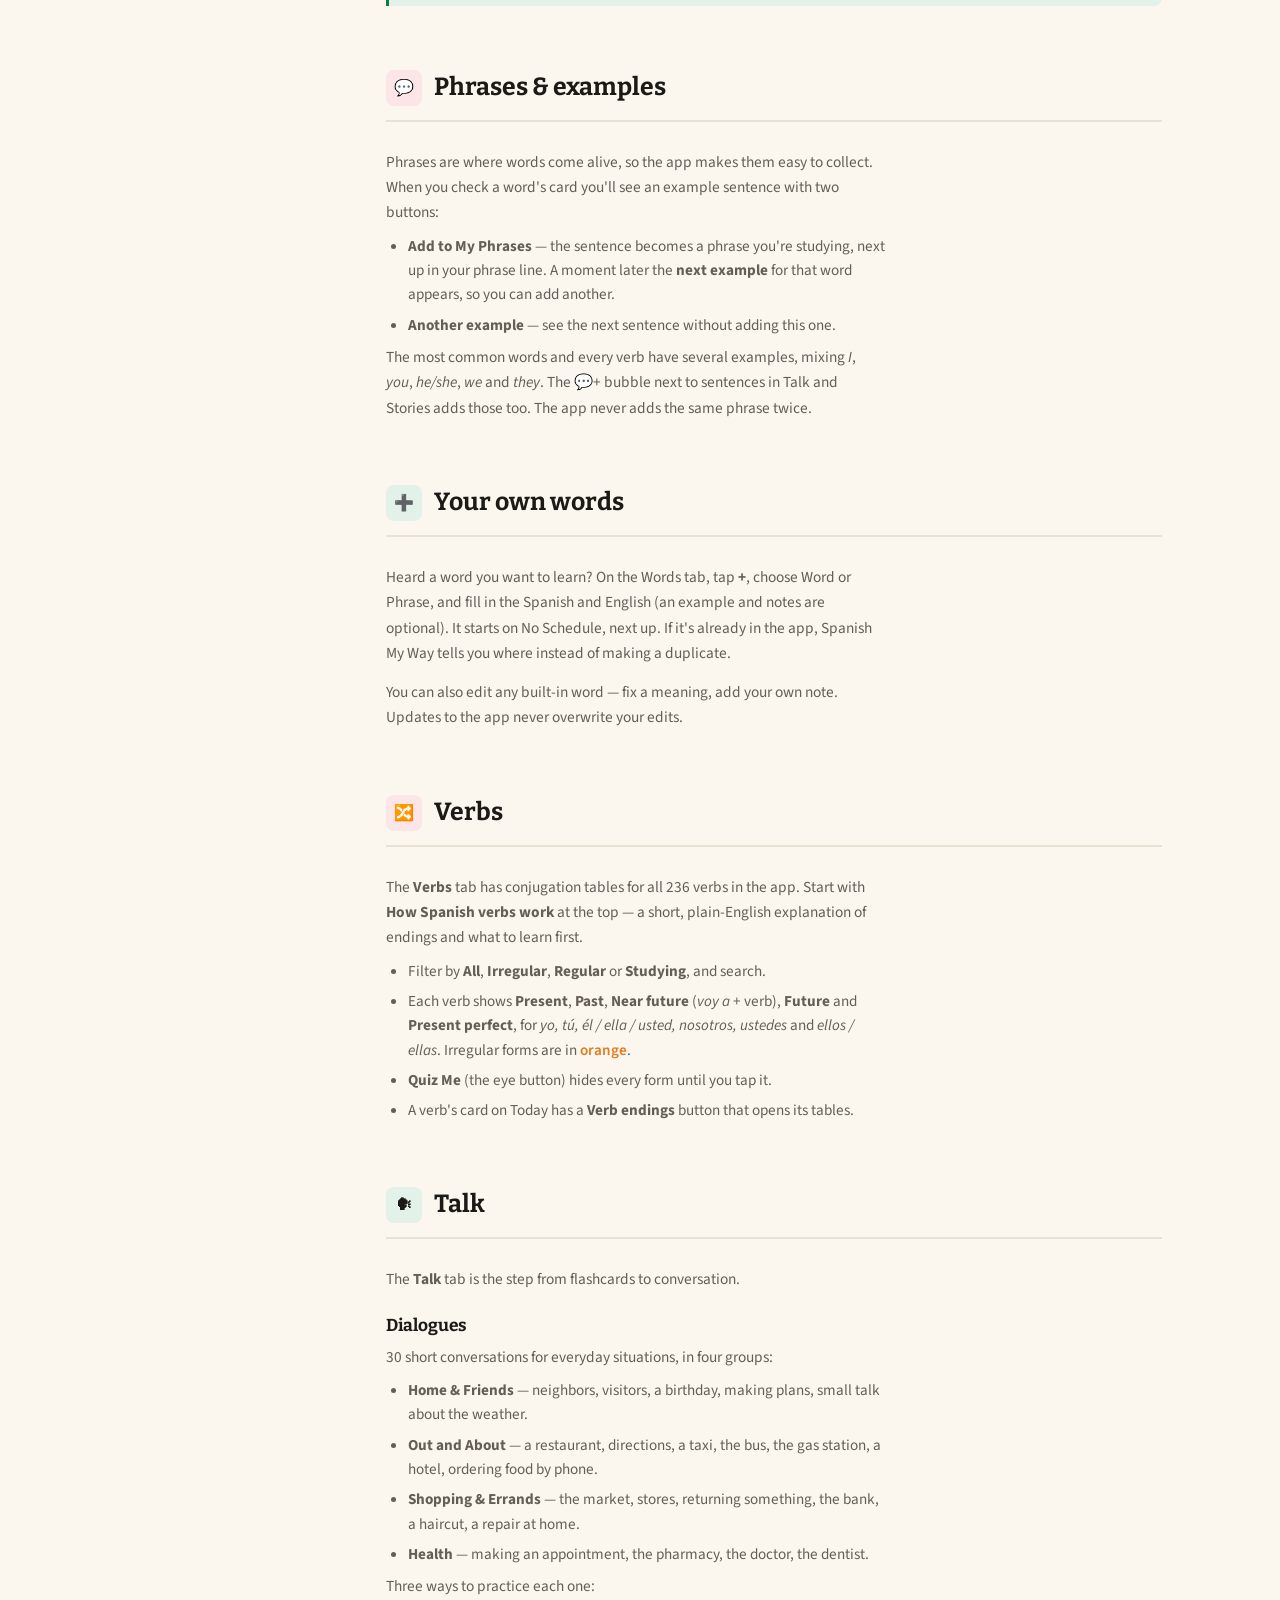
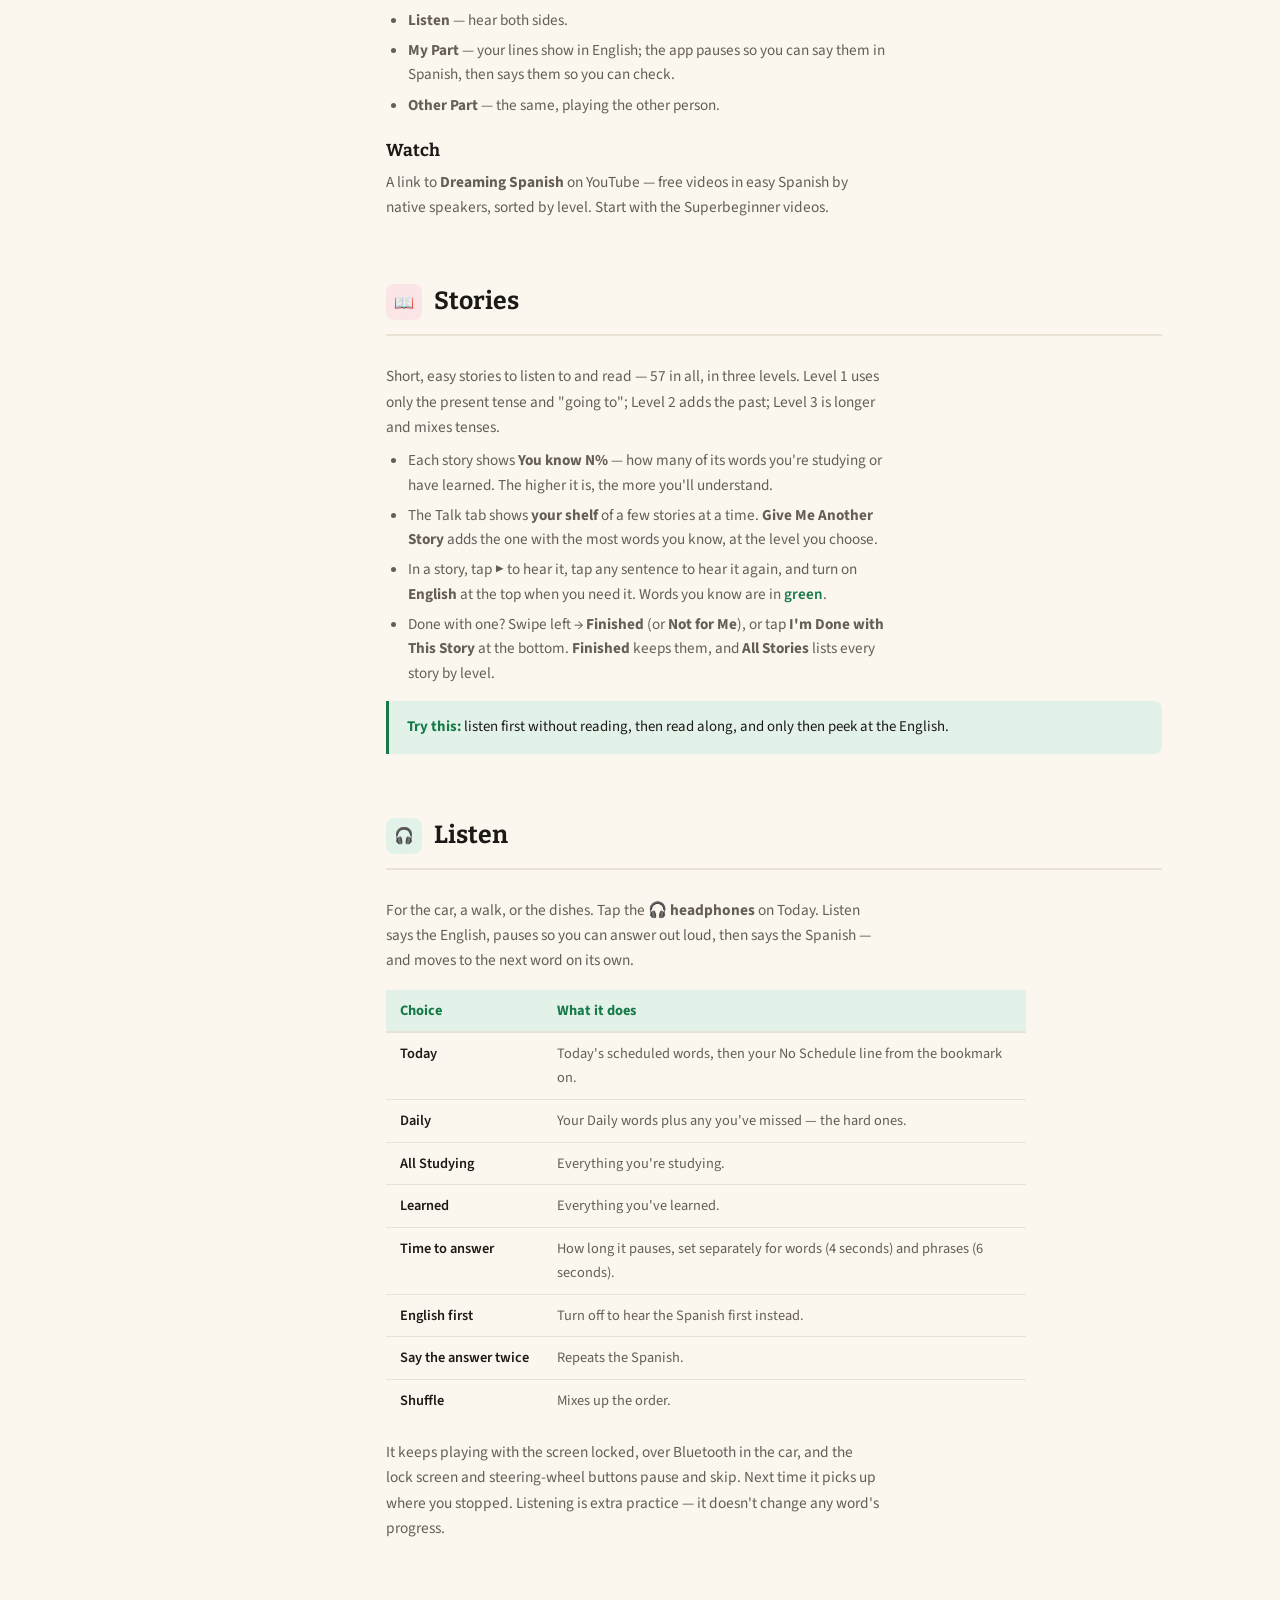
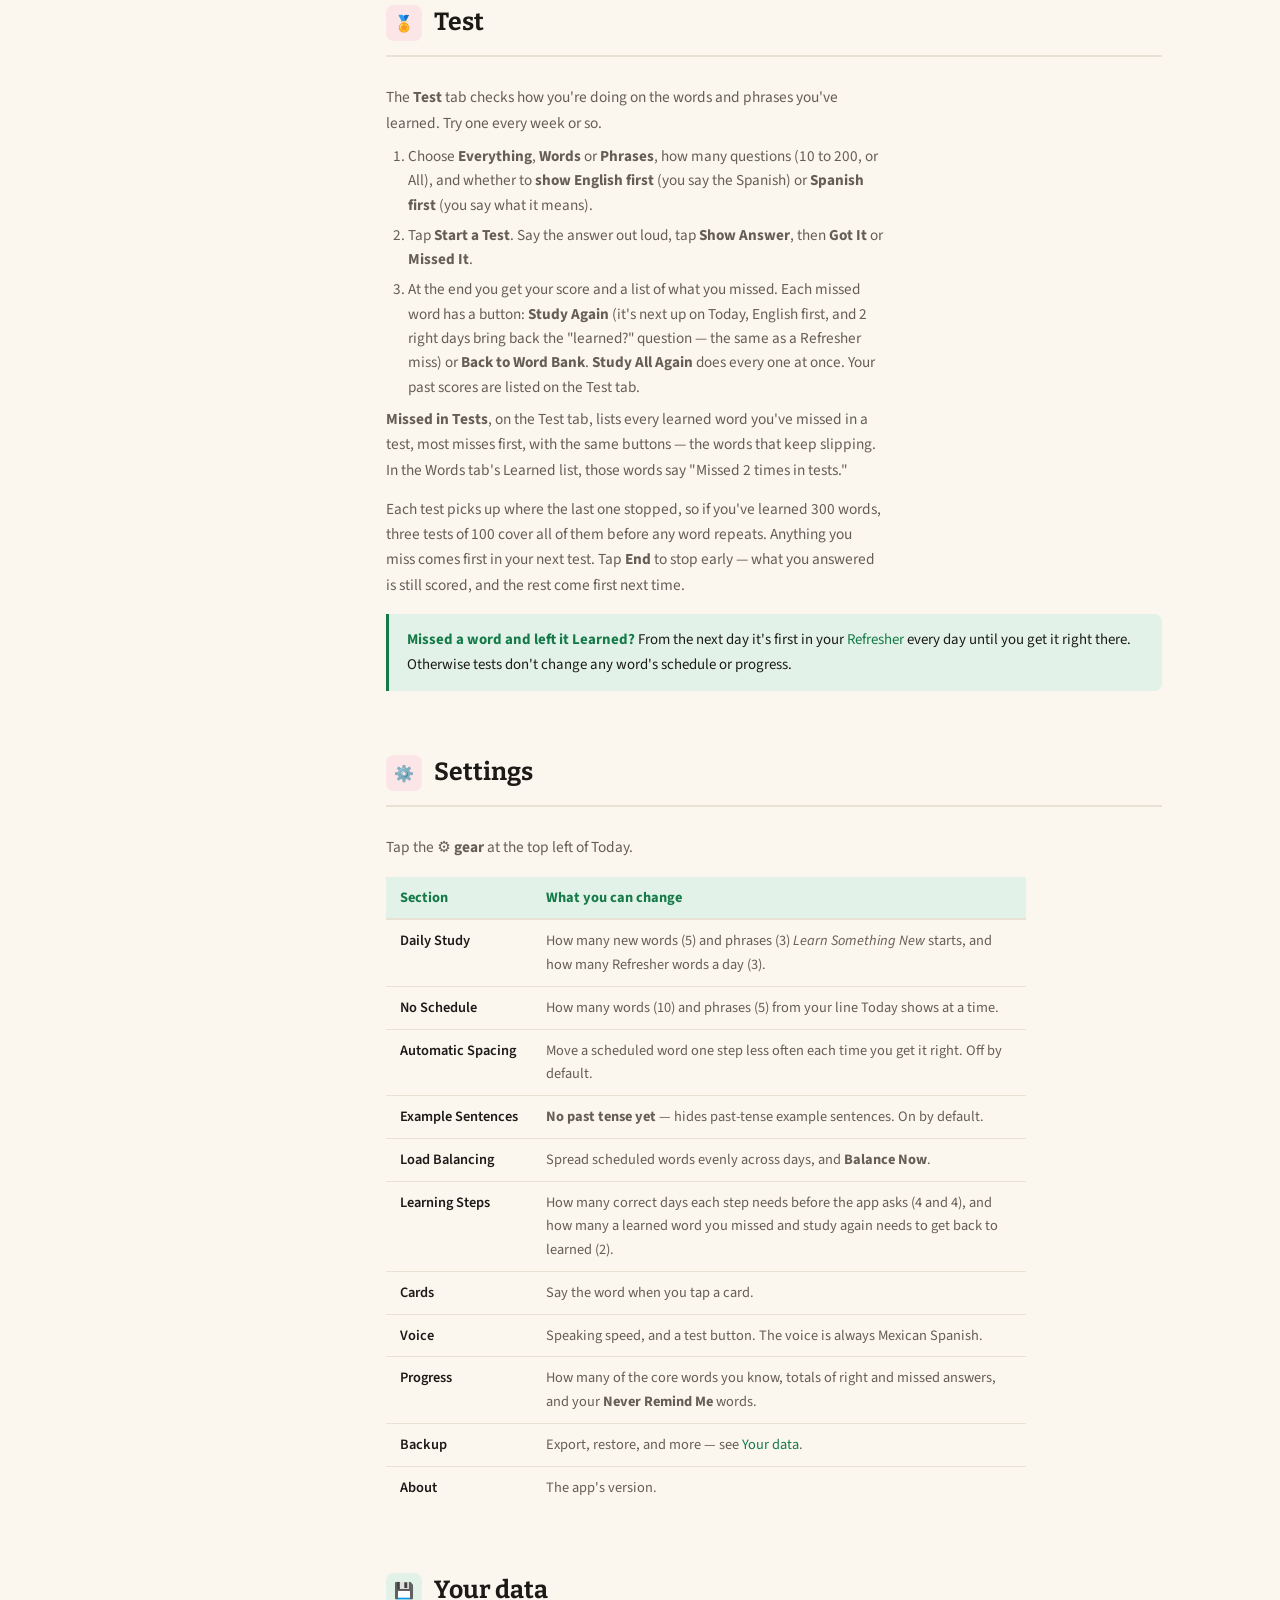
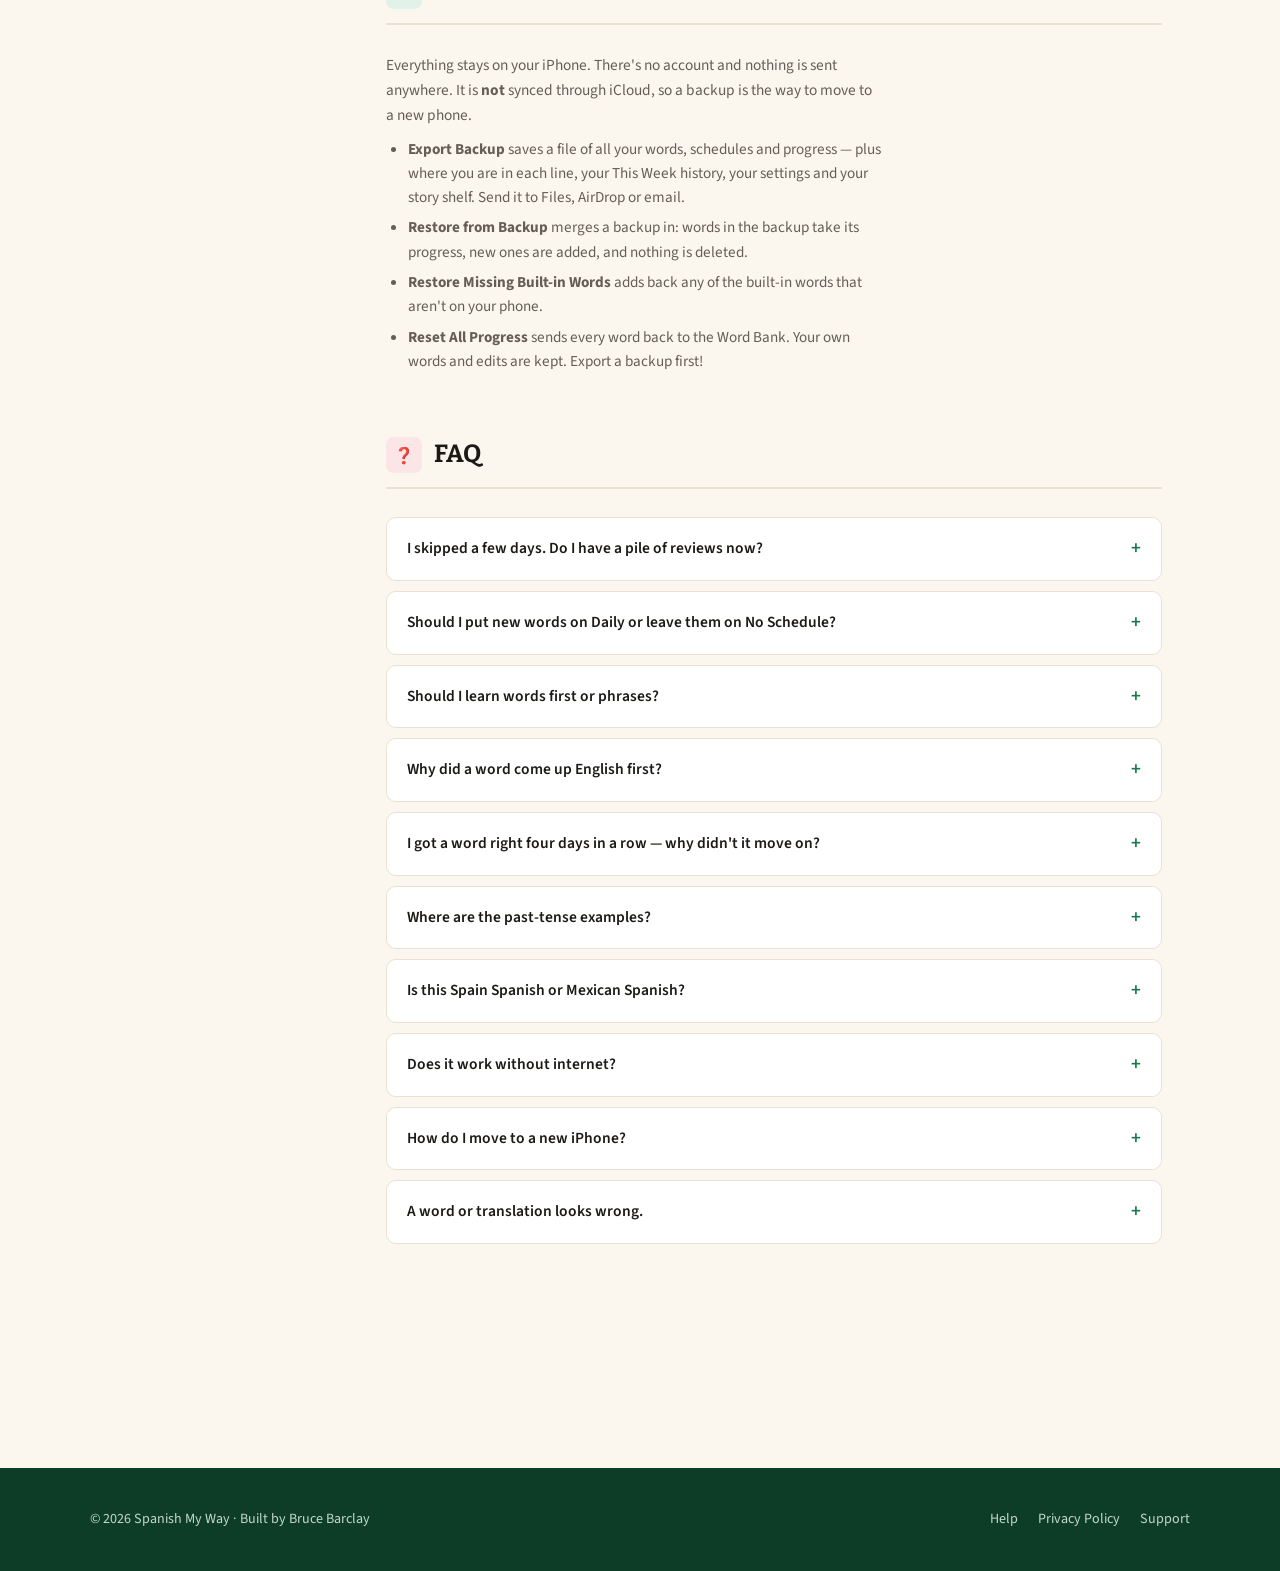
==== commit 2aef0dcf: "Help: missed learned words need 2 right days to be learned again Co-Authored-By: Claude Opus 5.5 <no" ====
--- a/help.html
+++ b/help.html
@@ -395,7 +395,7 @@
         <p>Learned words leave your daily study — but they're not gone. Each day the <strong>Refresher</strong> brings back 3 of them (change the number in Settings), the ones you haven't seen in longest, so over time it cycles through everything you've learned. Learned words are shown English first, the harder test.</p>
         <p>Miss a Refresher word and the app asks:</p>
         <ul>
-          <li><strong>Study It Again</strong> — it goes back on your list, English first. Since you knew it once, <strong>one</strong> correct day brings back the "learned?" question.</li>
+          <li><strong>Study It Again</strong> — it goes back on your list, English first. It starts from zero, but since you knew it once, just <strong>2</strong> right days bring back the "learned?" question (change it in Settings → Learning Steps).</li>
           <li><strong>Keep It Learned</strong> — it stays Learned, but comes <strong>first in the Refresher every day</strong> until you get it right. Then it goes back to the normal rotation.</li>
         </ul>
         <p>On a Refresher card, swipe right for <strong>Still Know It</strong>, or swipe left to <strong>Study Again</strong> or <strong>Never Remind</strong> me.</p>
@@ -543,7 +543,7 @@
         <ol>
           <li>Choose <strong>Everything</strong>, <strong>Words</strong> or <strong>Phrases</strong>, how many questions (10 to 200, or All), and whether to <strong>show English first</strong> (you say the Spanish) or <strong>Spanish first</strong> (you say what it means).</li>
           <li>Tap <strong>Start a Test</strong>. Say the answer out loud, tap <strong>Show Answer</strong>, then <strong>Got It</strong> or <strong>Missed It</strong>.</li>
-          <li>At the end you get your score and a list of what you missed. Each missed word has a button: <strong>Study Again</strong> (it's next up on Today, English first, starting from zero right days) or <strong>Back to Word Bank</strong>. <strong>Study All Again</strong> does every one at once. Your past scores are listed on the Test tab.</li>
+          <li>At the end you get your score and a list of what you missed. Each missed word has a button: <strong>Study Again</strong> (it's next up on Today, English first, and 2 right days bring back the "learned?" question — the same as a Refresher miss) or <strong>Back to Word Bank</strong>. <strong>Study All Again</strong> does every one at once. Your past scores are listed on the Test tab.</li>
         </ol>
         <p><strong>Missed in Tests</strong>, on the Test tab, lists every learned word you've missed in a test, most misses first, with the same buttons — the words that keep slipping. In the Words tab's Learned list, those words say "Missed 2 times in tests."</p>
         <p>Each test picks up where the last one stopped, so if you've learned 300 words, three tests of 100 cover all of them before any word repeats. Anything you miss comes first in your next test. Tap <strong>End</strong> to stop early — what you answered is still scored, and the rest come first next time.</p>
@@ -561,7 +561,7 @@
           <tr><td>Automatic Spacing</td><td>Move a scheduled word one step less often each time you get it right. Off by default.</td></tr>
           <tr><td>Example Sentences</td><td><strong>No past tense yet</strong> — hides past-tense example sentences. On by default.</td></tr>
           <tr><td>Load Balancing</td><td>Spread scheduled words evenly across days, and <strong>Balance Now</strong>.</td></tr>
-          <tr><td>Learning Steps</td><td>How many correct days each step needs before the app asks (4 and 4).</td></tr>
+          <tr><td>Learning Steps</td><td>How many correct days each step needs before the app asks (4 and 4), and how many a learned word you missed and study again needs to get back to learned (2).</td></tr>
           <tr><td>Cards</td><td>Say the word when you tap a card.</td></tr>
           <tr><td>Voice</td><td>Speaking speed, and a test button. The voice is always Mexican Spanish.</td></tr>
           <tr><td>Progress</td><td>How many of the core words you know, totals of right and missed answers, and your <strong>Never Remind Me</strong> words.</td></tr>
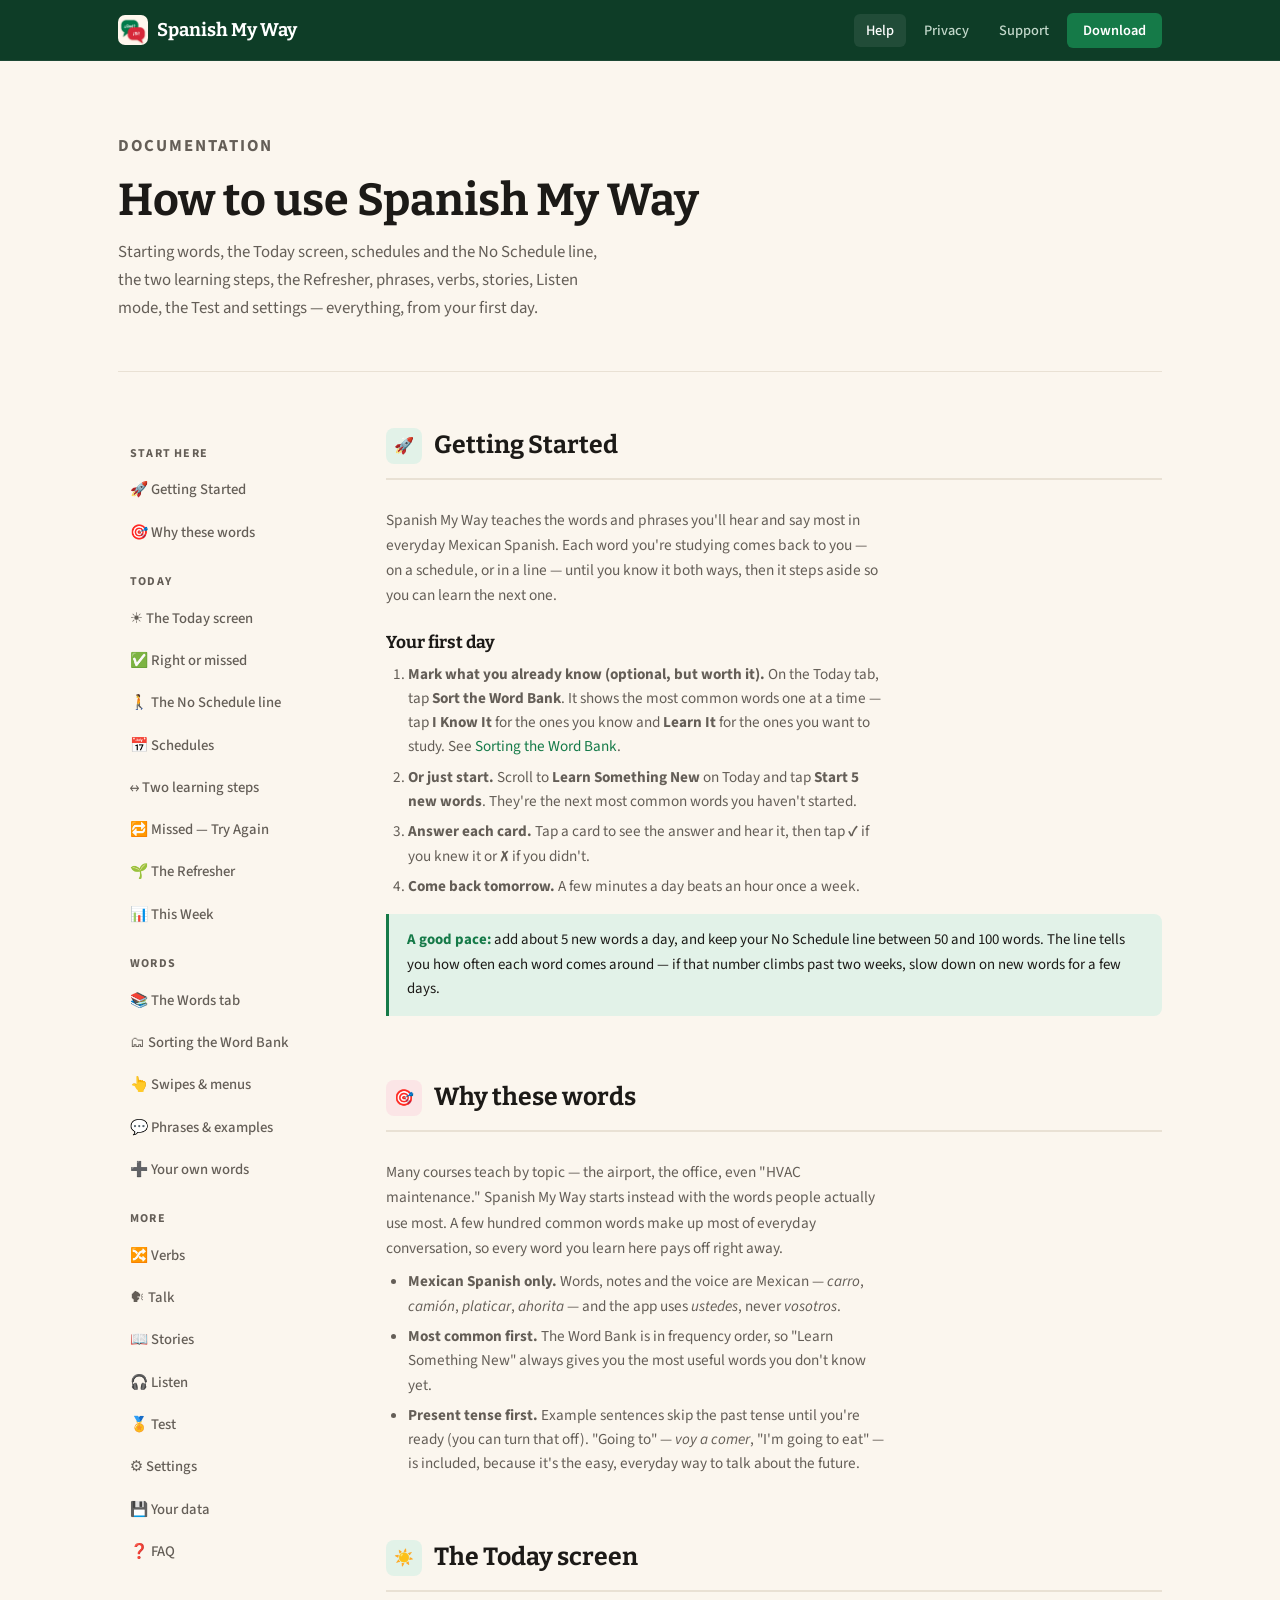
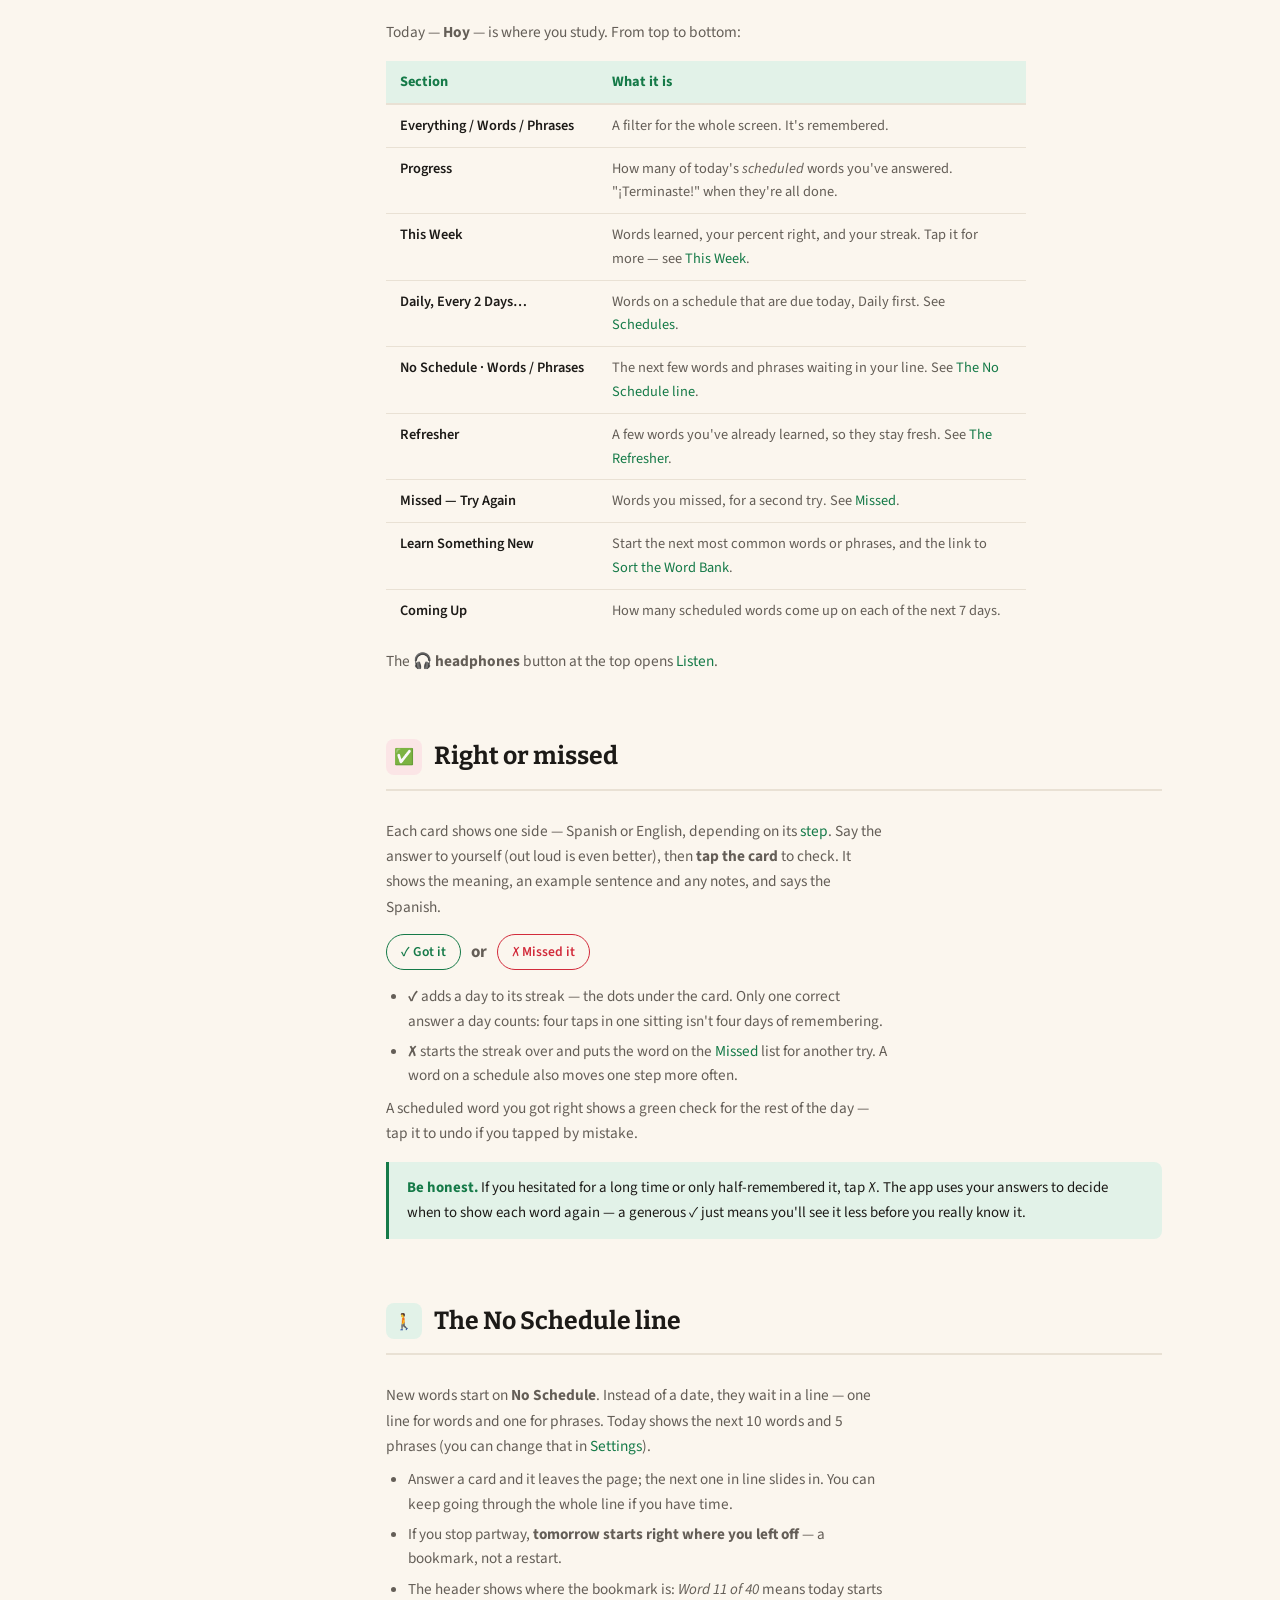
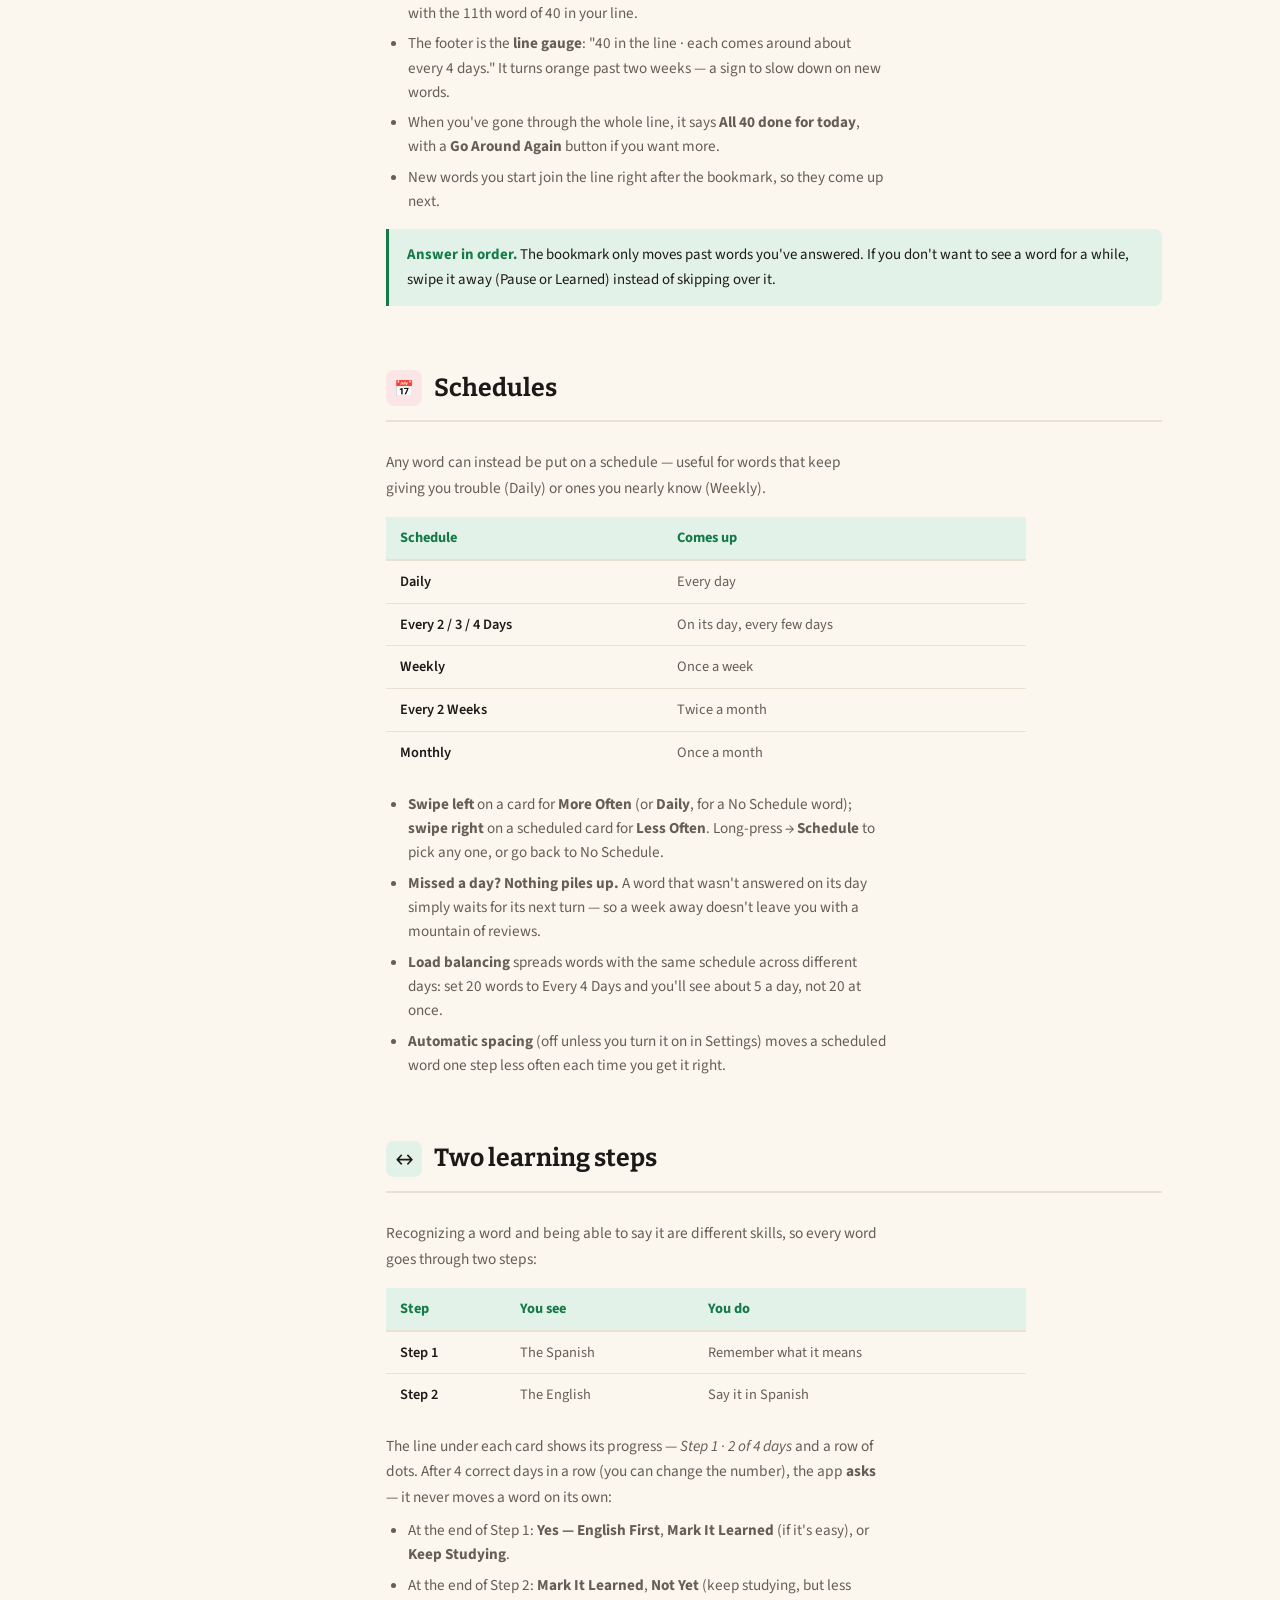
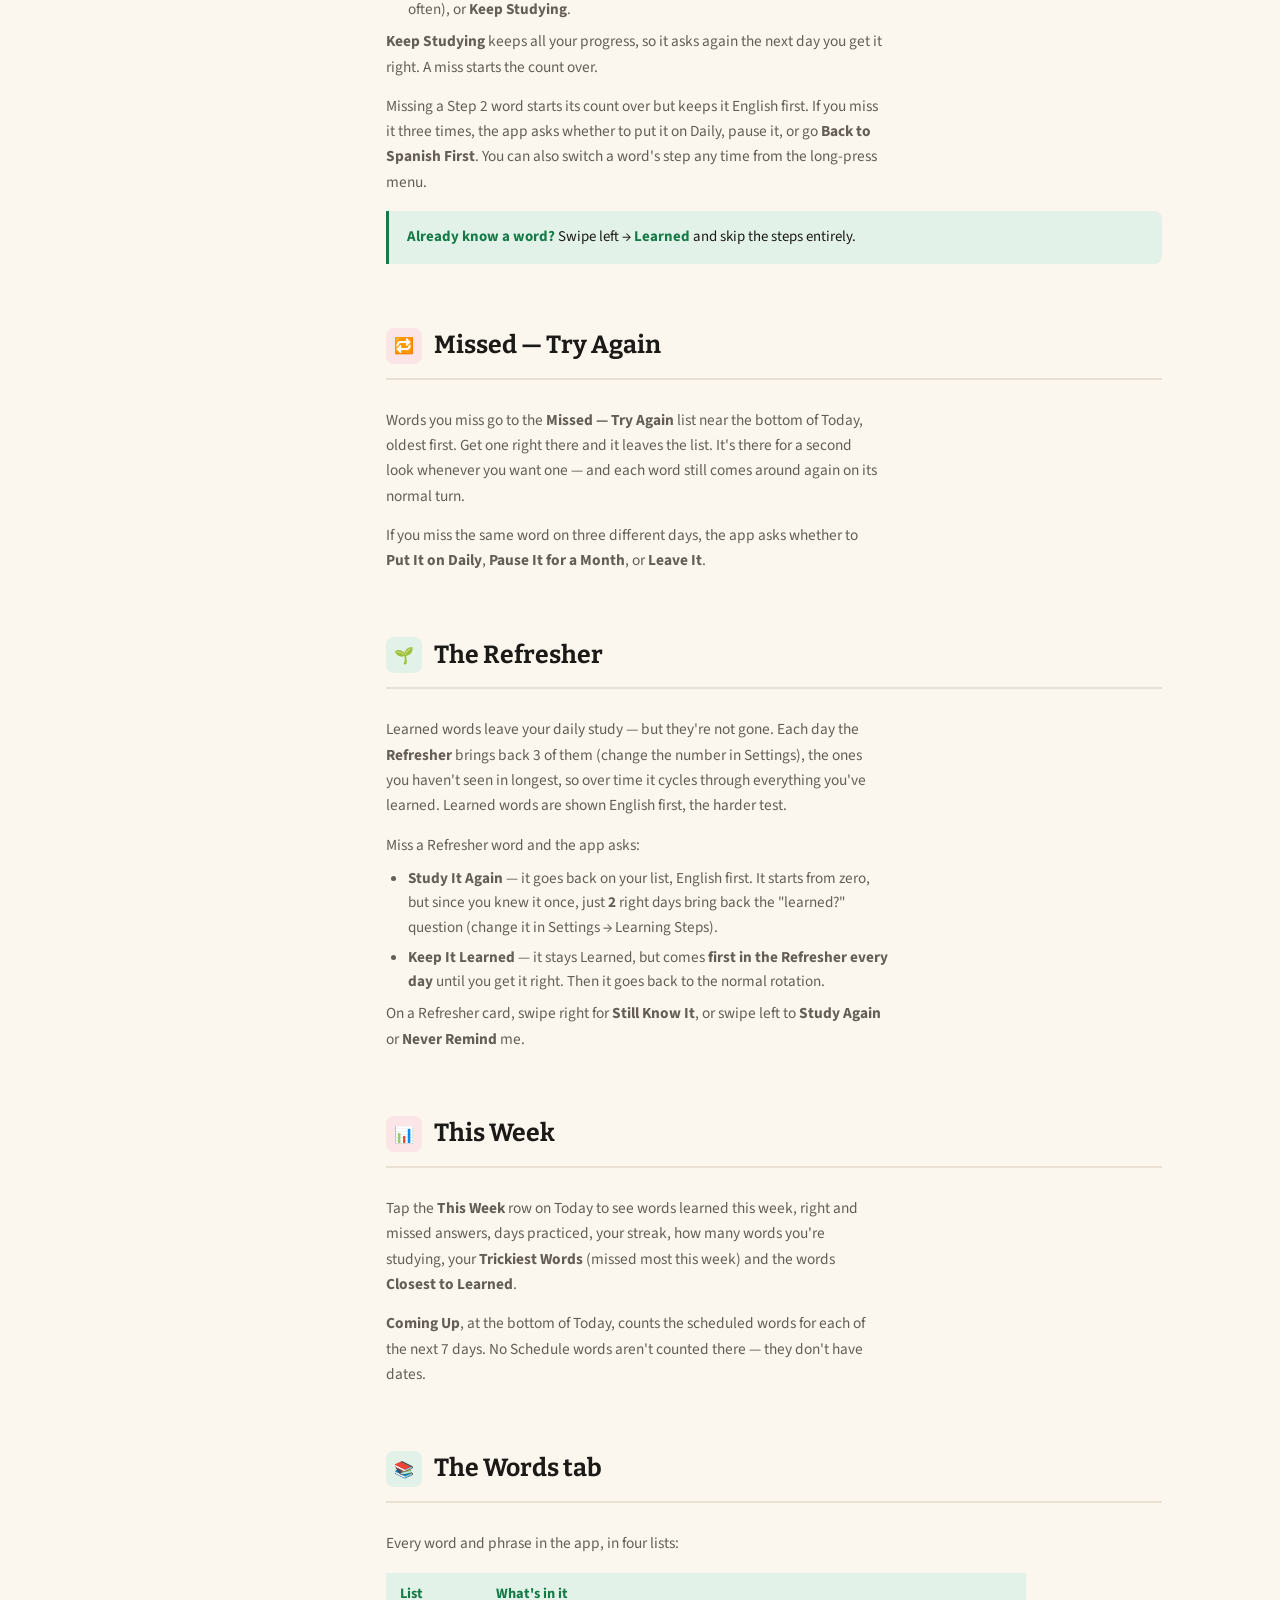
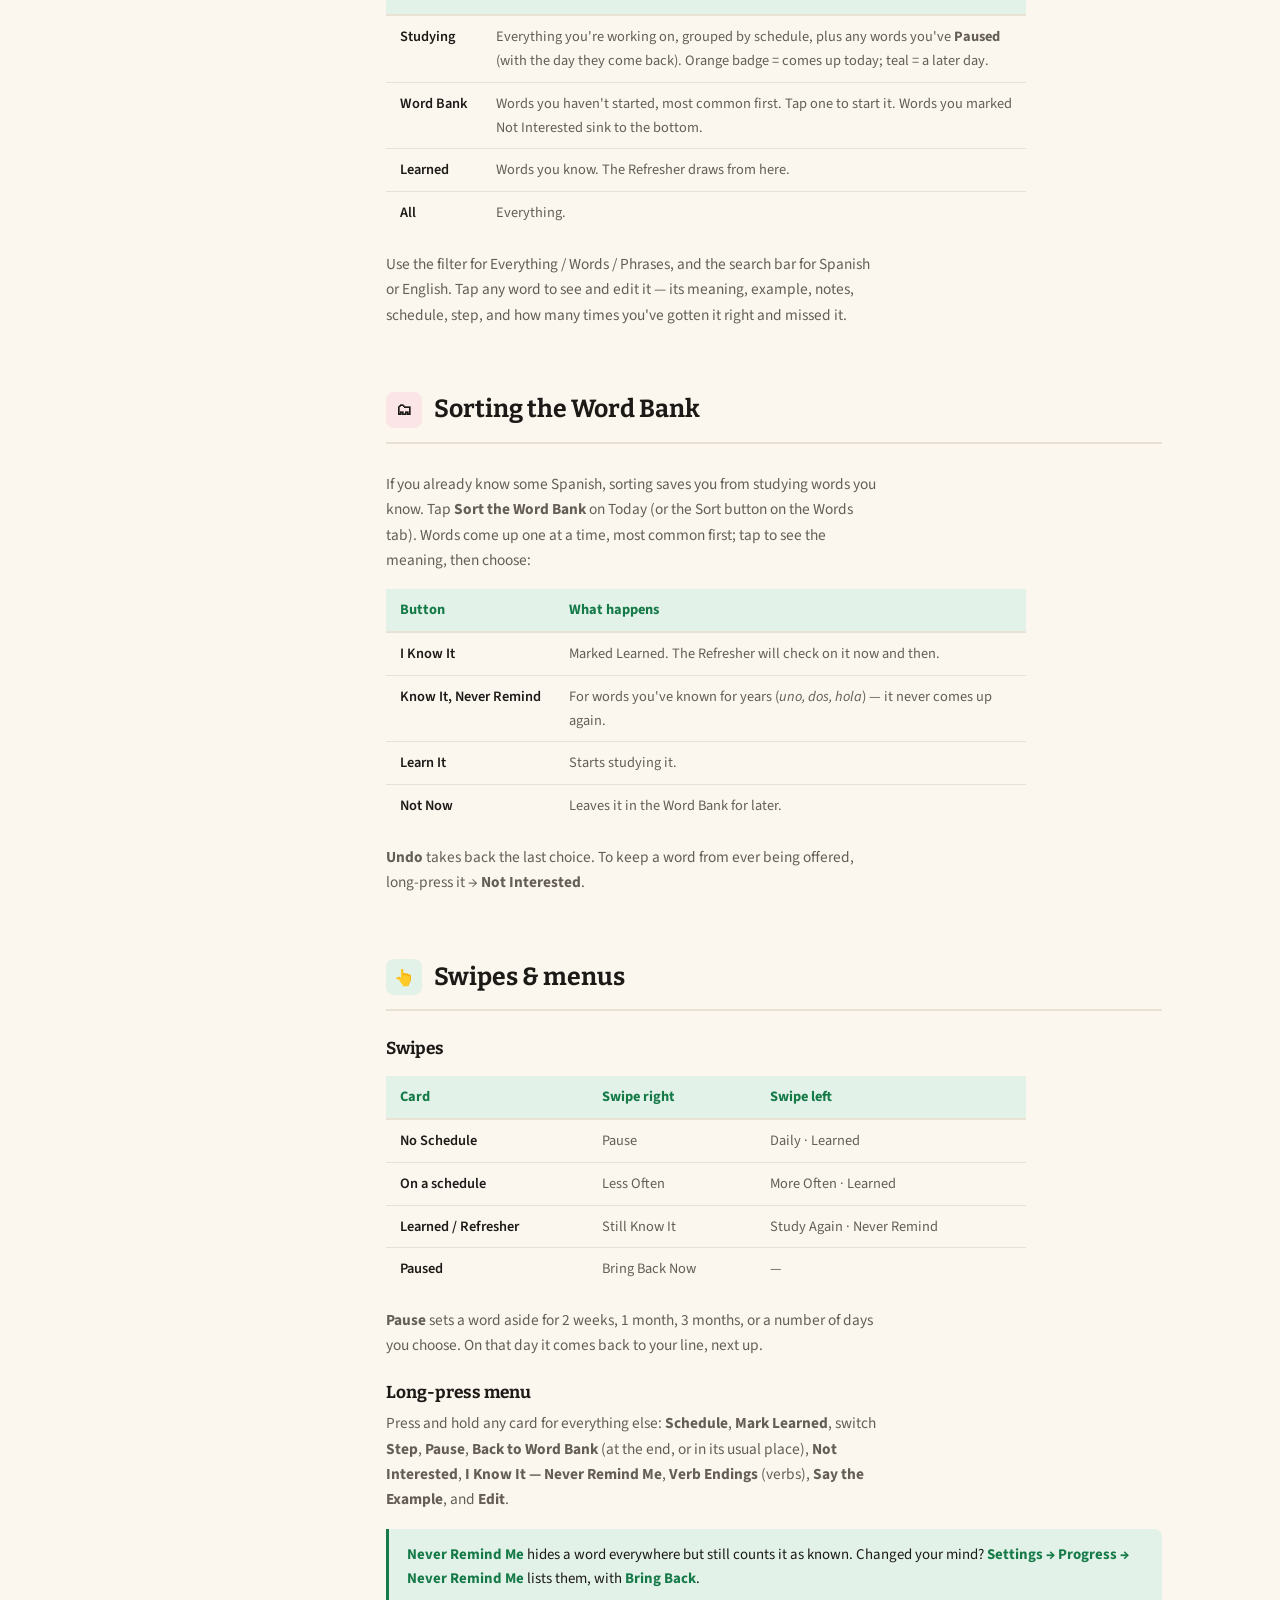
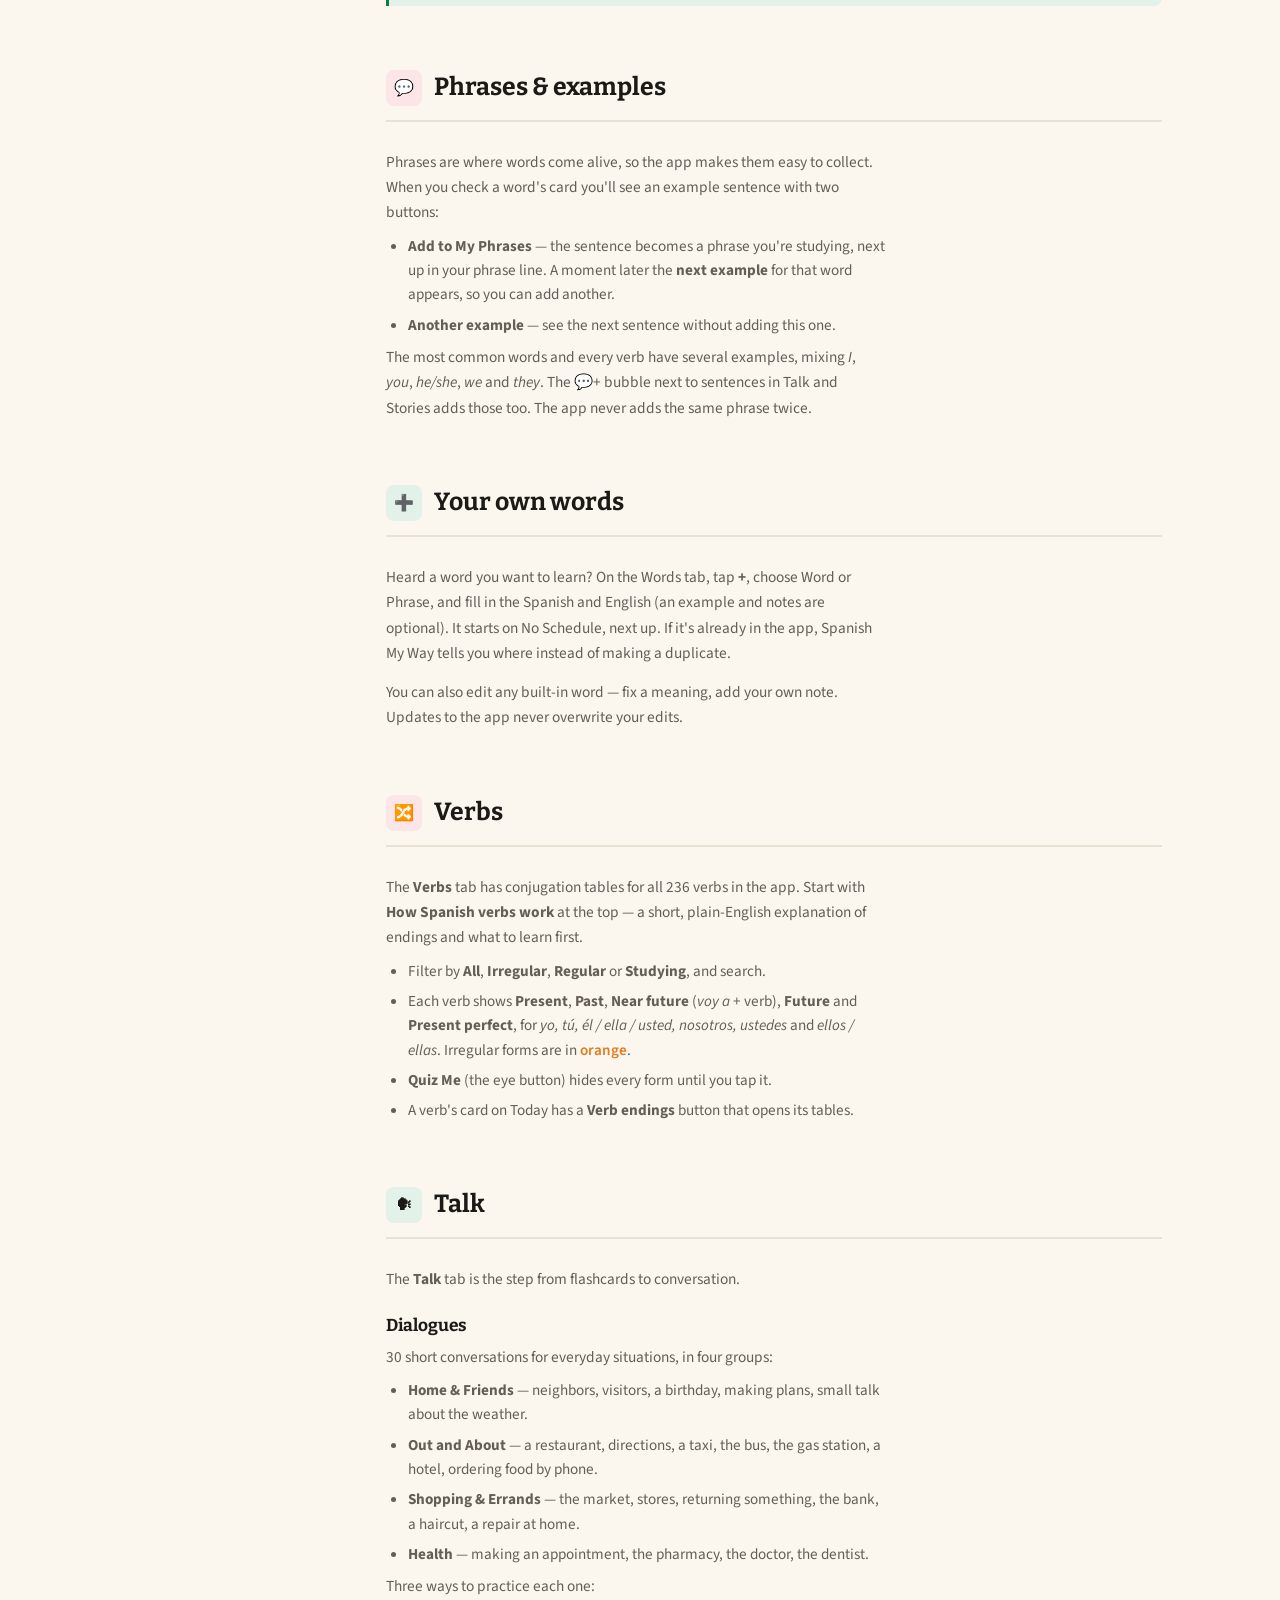
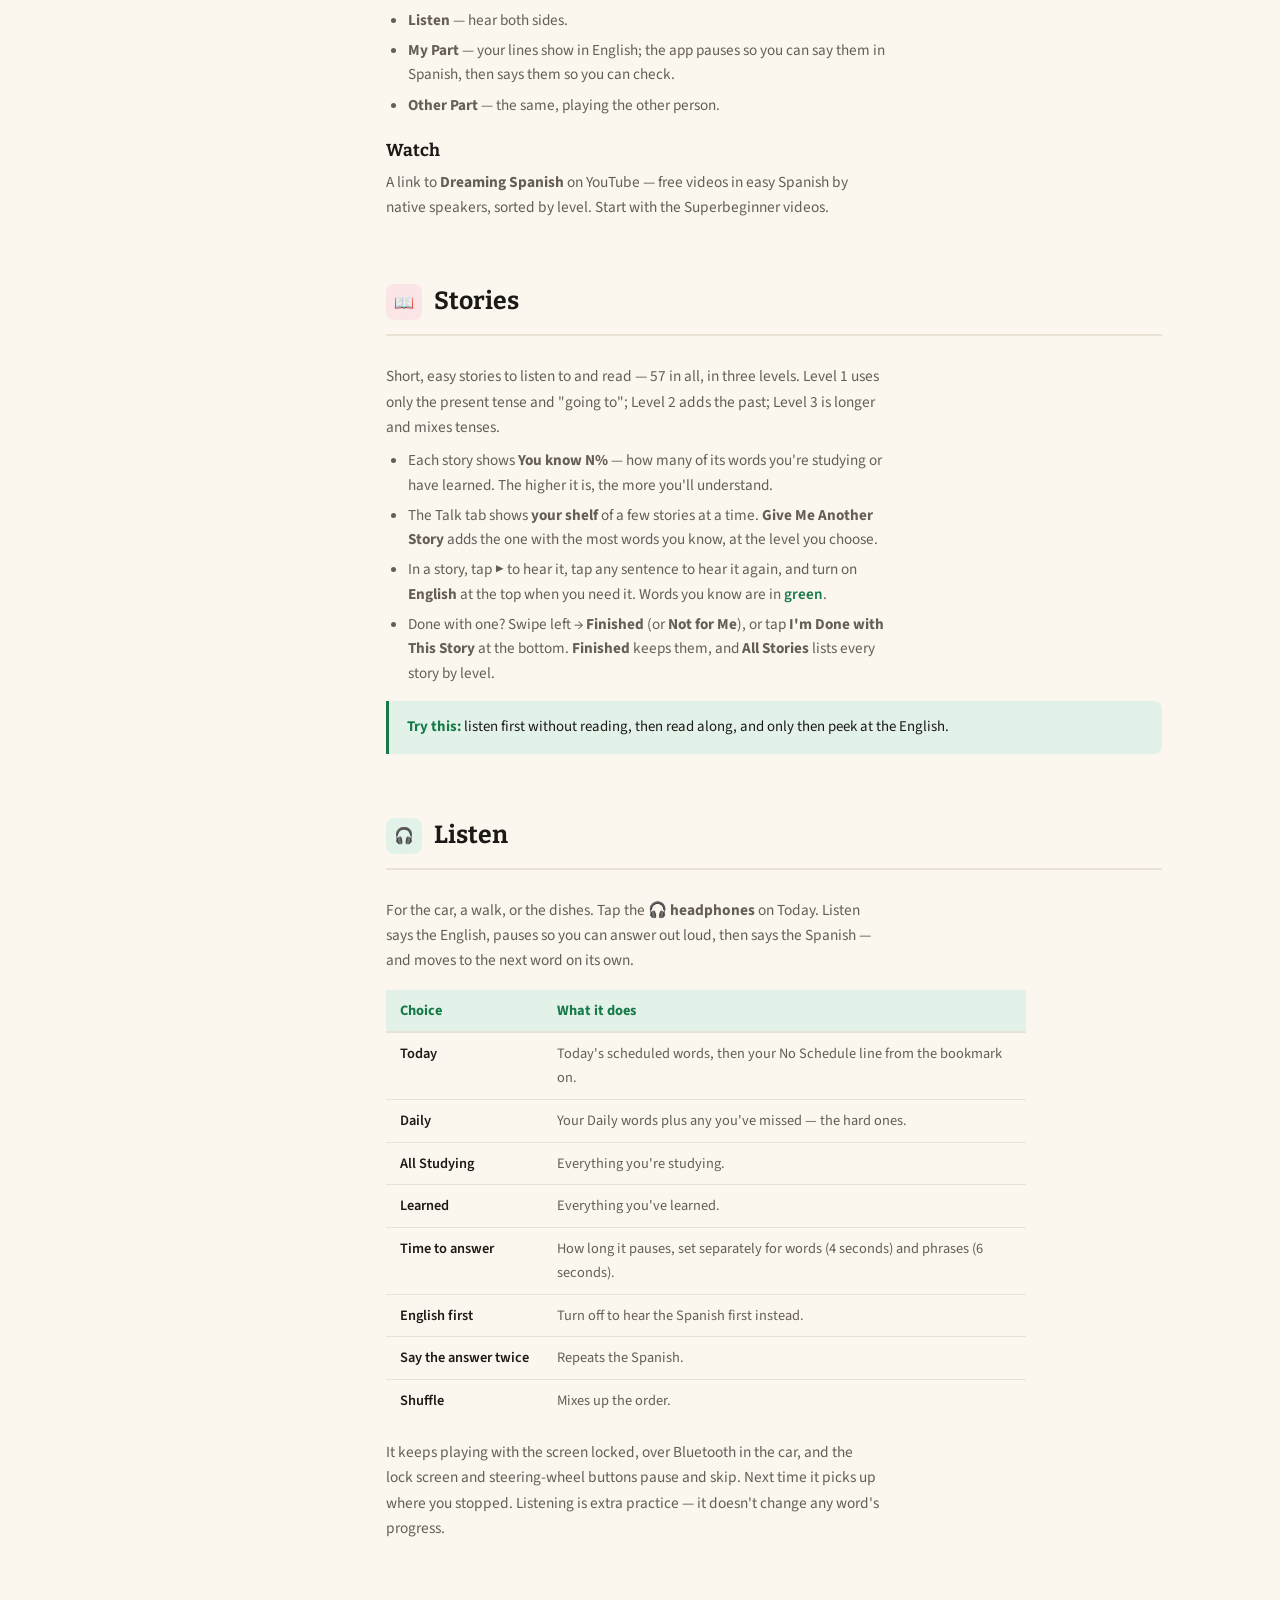
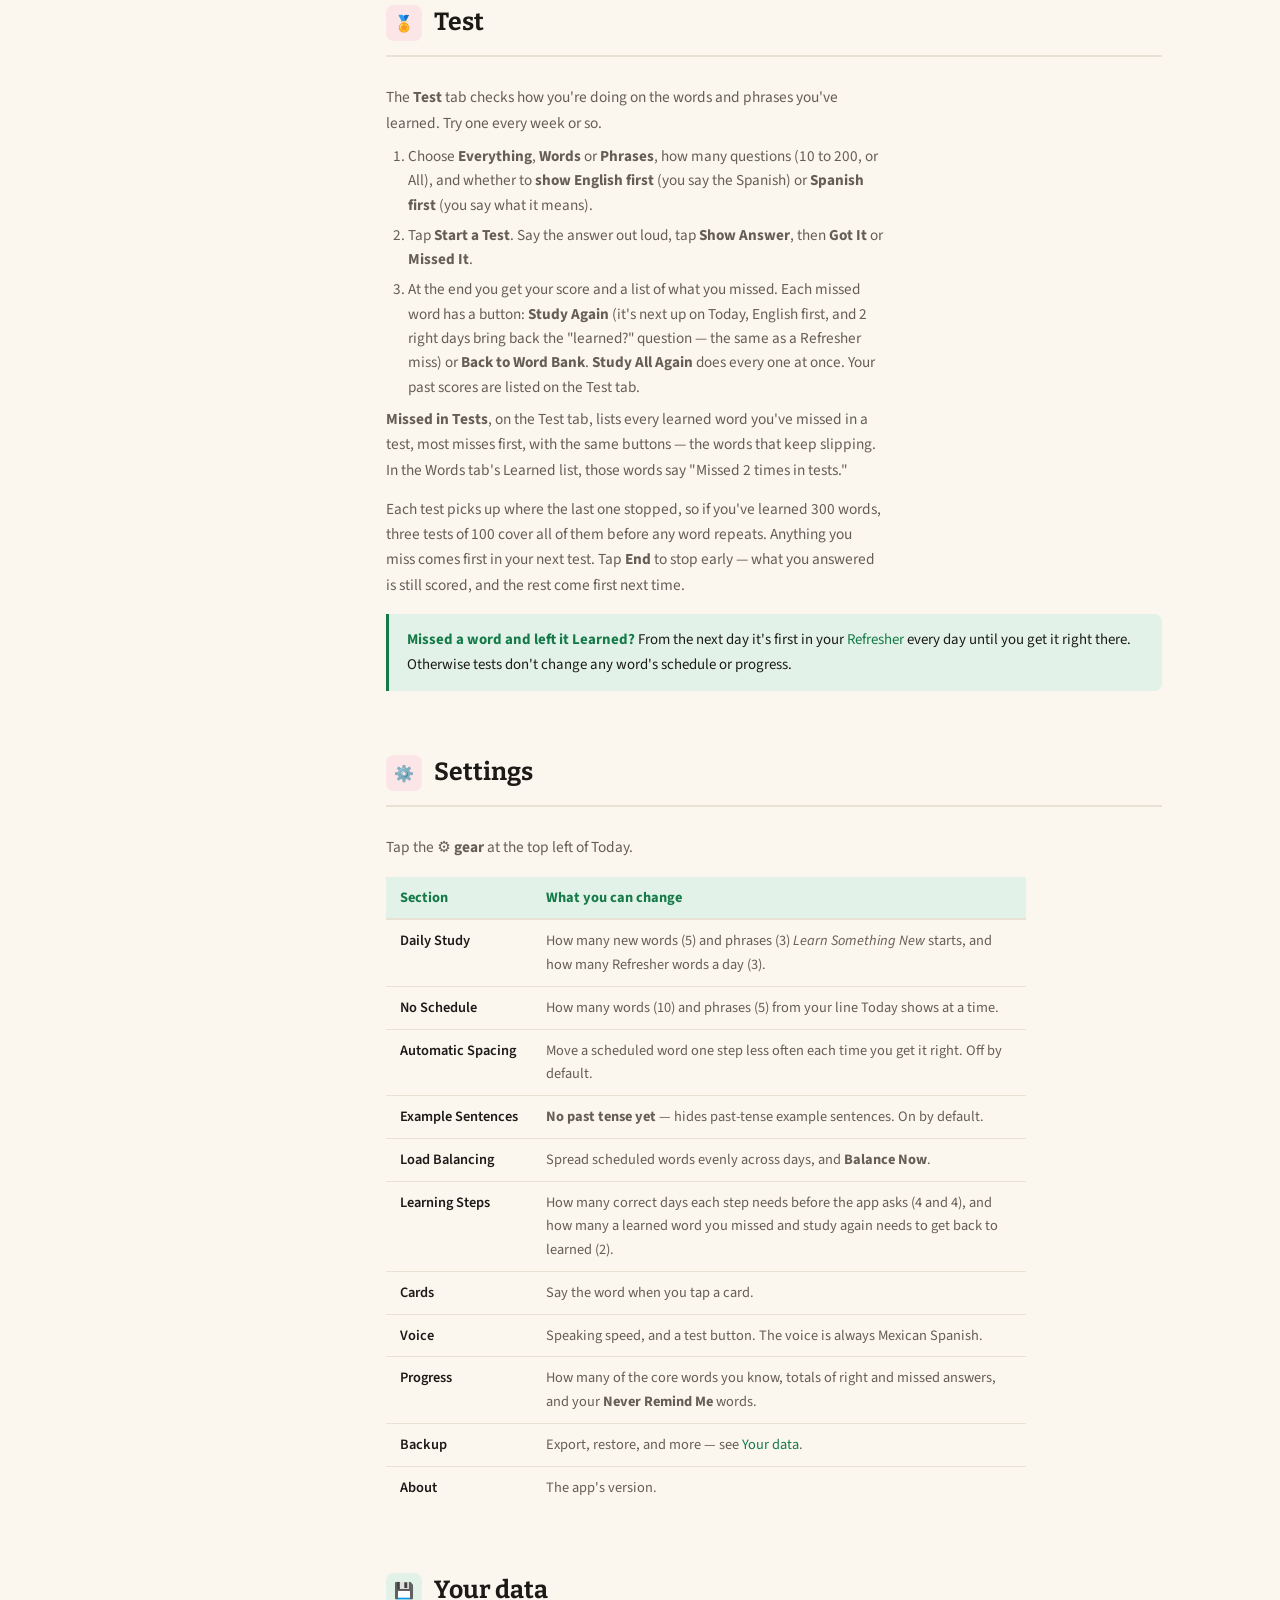
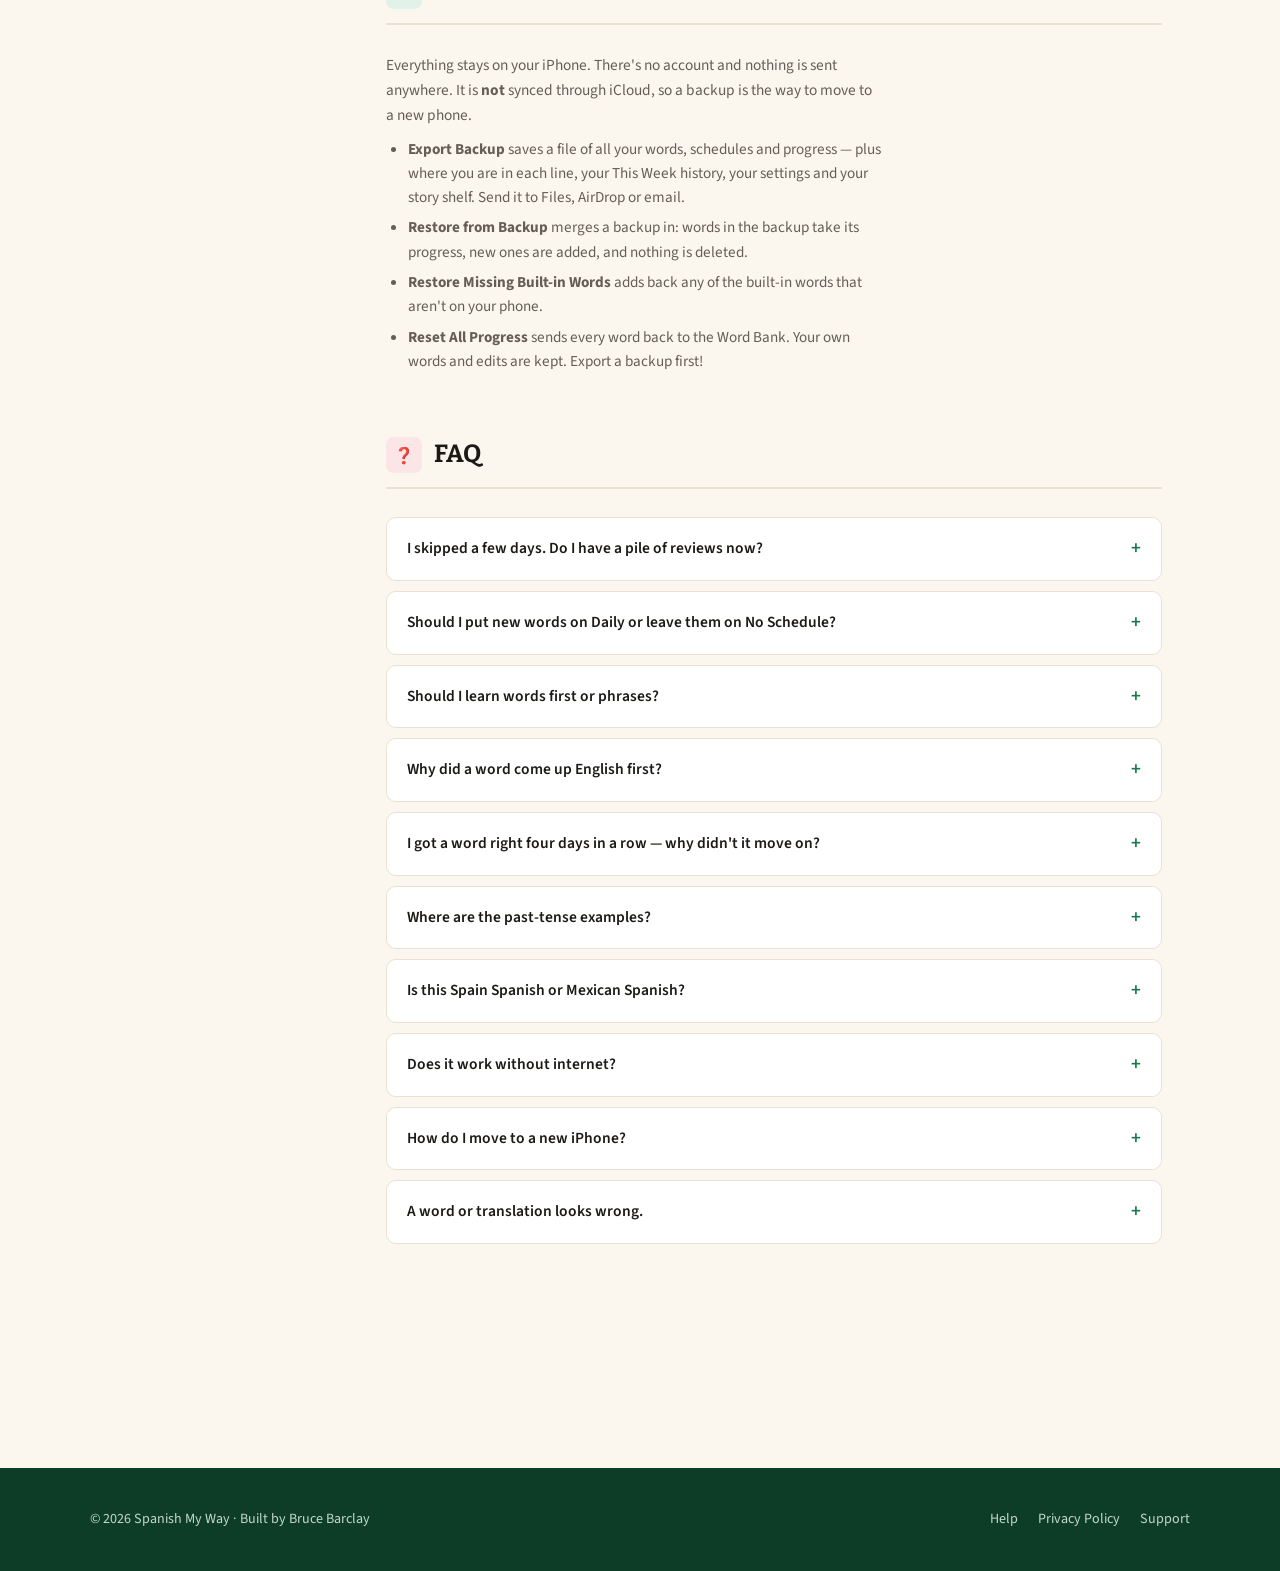
==== commit acdc0c2b: "Keep Studying keeps all progress Co-Authored-By: Claude Opus 5.5 <noreply@anthropic.com>" ====
--- a/help.html
+++ b/help.html
@@ -377,7 +377,7 @@
           <li>At the end of Step 1: <strong>Yes — English First</strong>, <strong>Mark It Learned</strong> (if it's easy), or <strong>Keep Studying</strong>.</li>
           <li>At the end of Step 2: <strong>Mark It Learned</strong>, <strong>Not Yet</strong> (keep studying, but less often), or <strong>Keep Studying</strong>.</li>
         </ul>
-        <p><strong>Keep Studying</strong> keeps half your progress (4 of 4 becomes 2 of 4), so it asks again after a couple more good days.</p>
+        <p><strong>Keep Studying</strong> keeps all your progress, so it asks again the next day you get it right. A miss starts the count over.</p>
         <p>Missing a Step 2 word starts its count over but keeps it English first. If you miss it three times, the app asks whether to put it on Daily, pause it, or go <strong>Back to Spanish First</strong>. You can also switch a word's step any time from the long-press menu.</p>
         <div class="tip"><strong>Already know a word?</strong> Swipe left → <strong>Learned</strong> and skip the steps entirely.</div>
       </section>
@@ -608,7 +608,7 @@
 
         <details class="faq-item">
           <summary>I got a word right four days in a row — why didn't it move on?</summary>
-          <div class="faq-body"><p>The app asks before moving a word on. If you tapped Keep Studying, it kept half your progress and will ask again after a couple more correct days.</p></div>
+          <div class="faq-body"><p>The app asks before moving a word on. If you tapped Keep Studying, it kept your progress and will ask again the next day you get it right.</p></div>
         </details>
 
         <details class="faq-item">
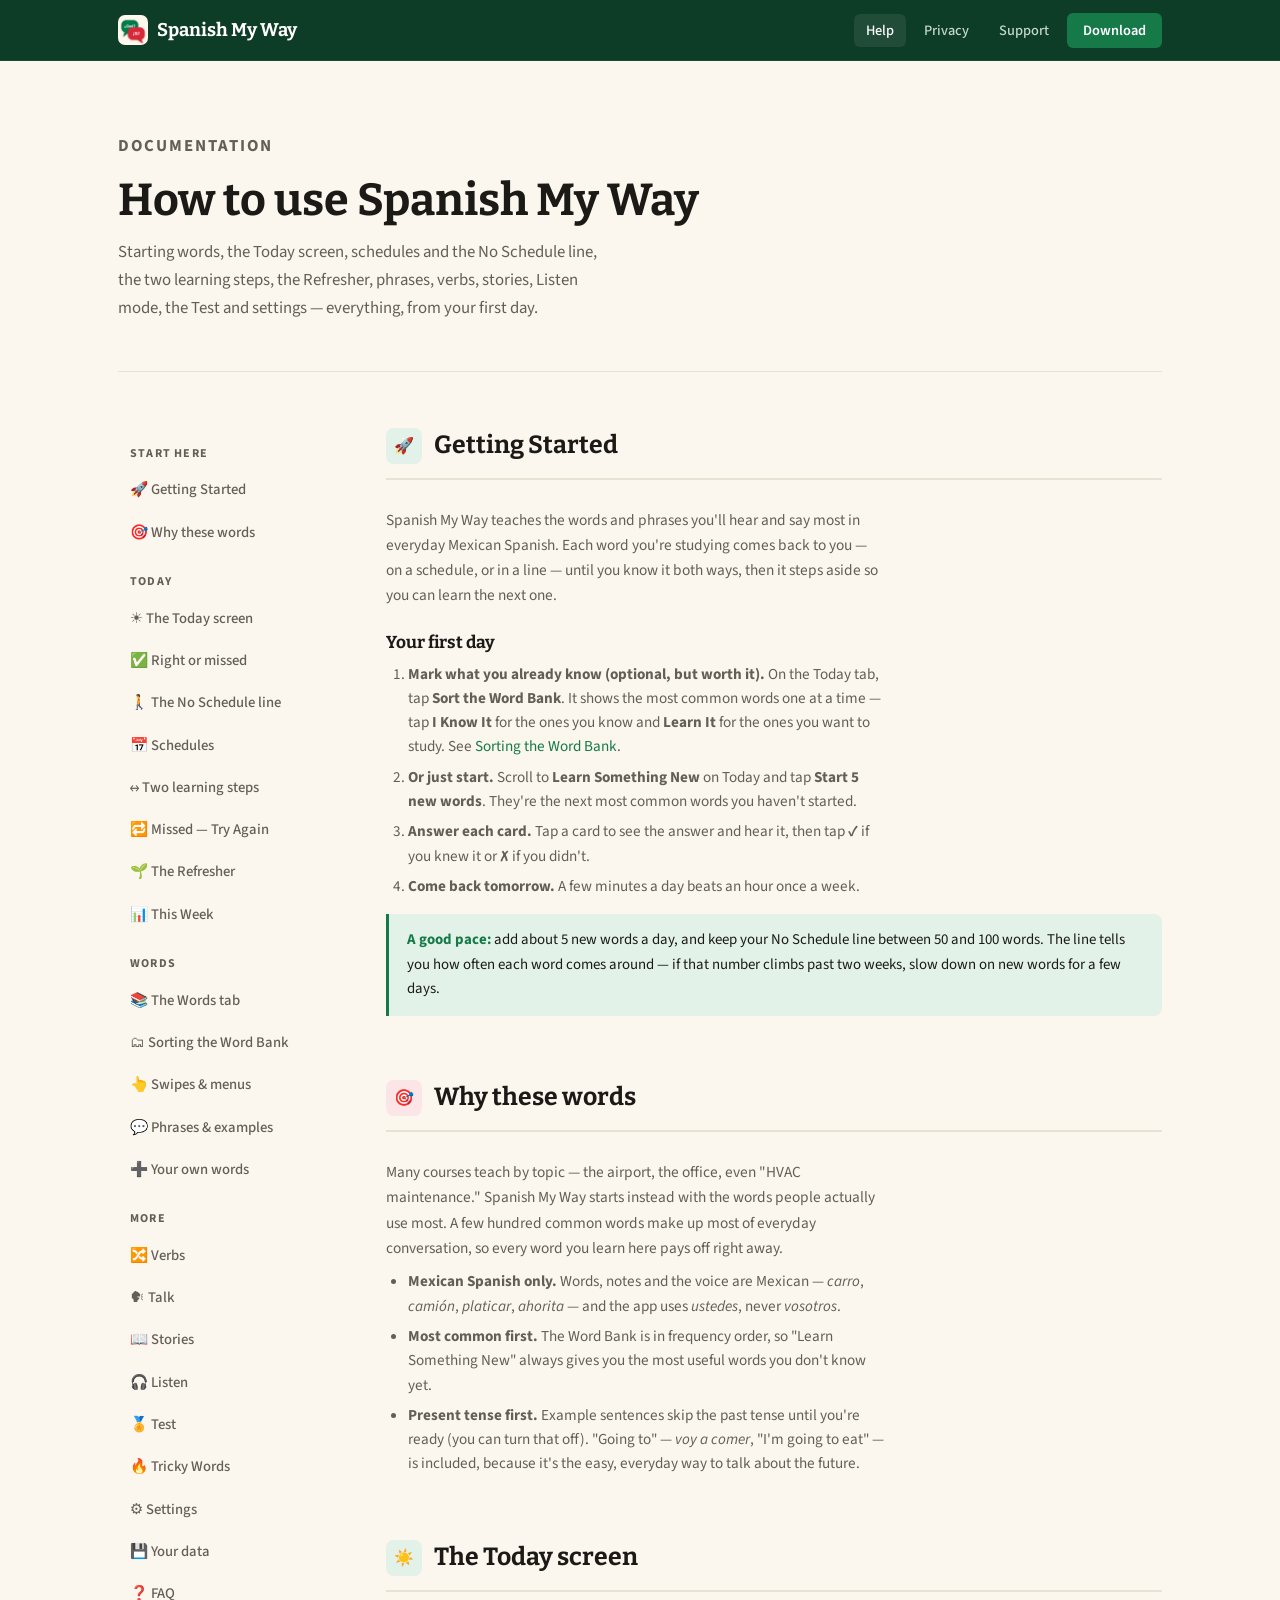
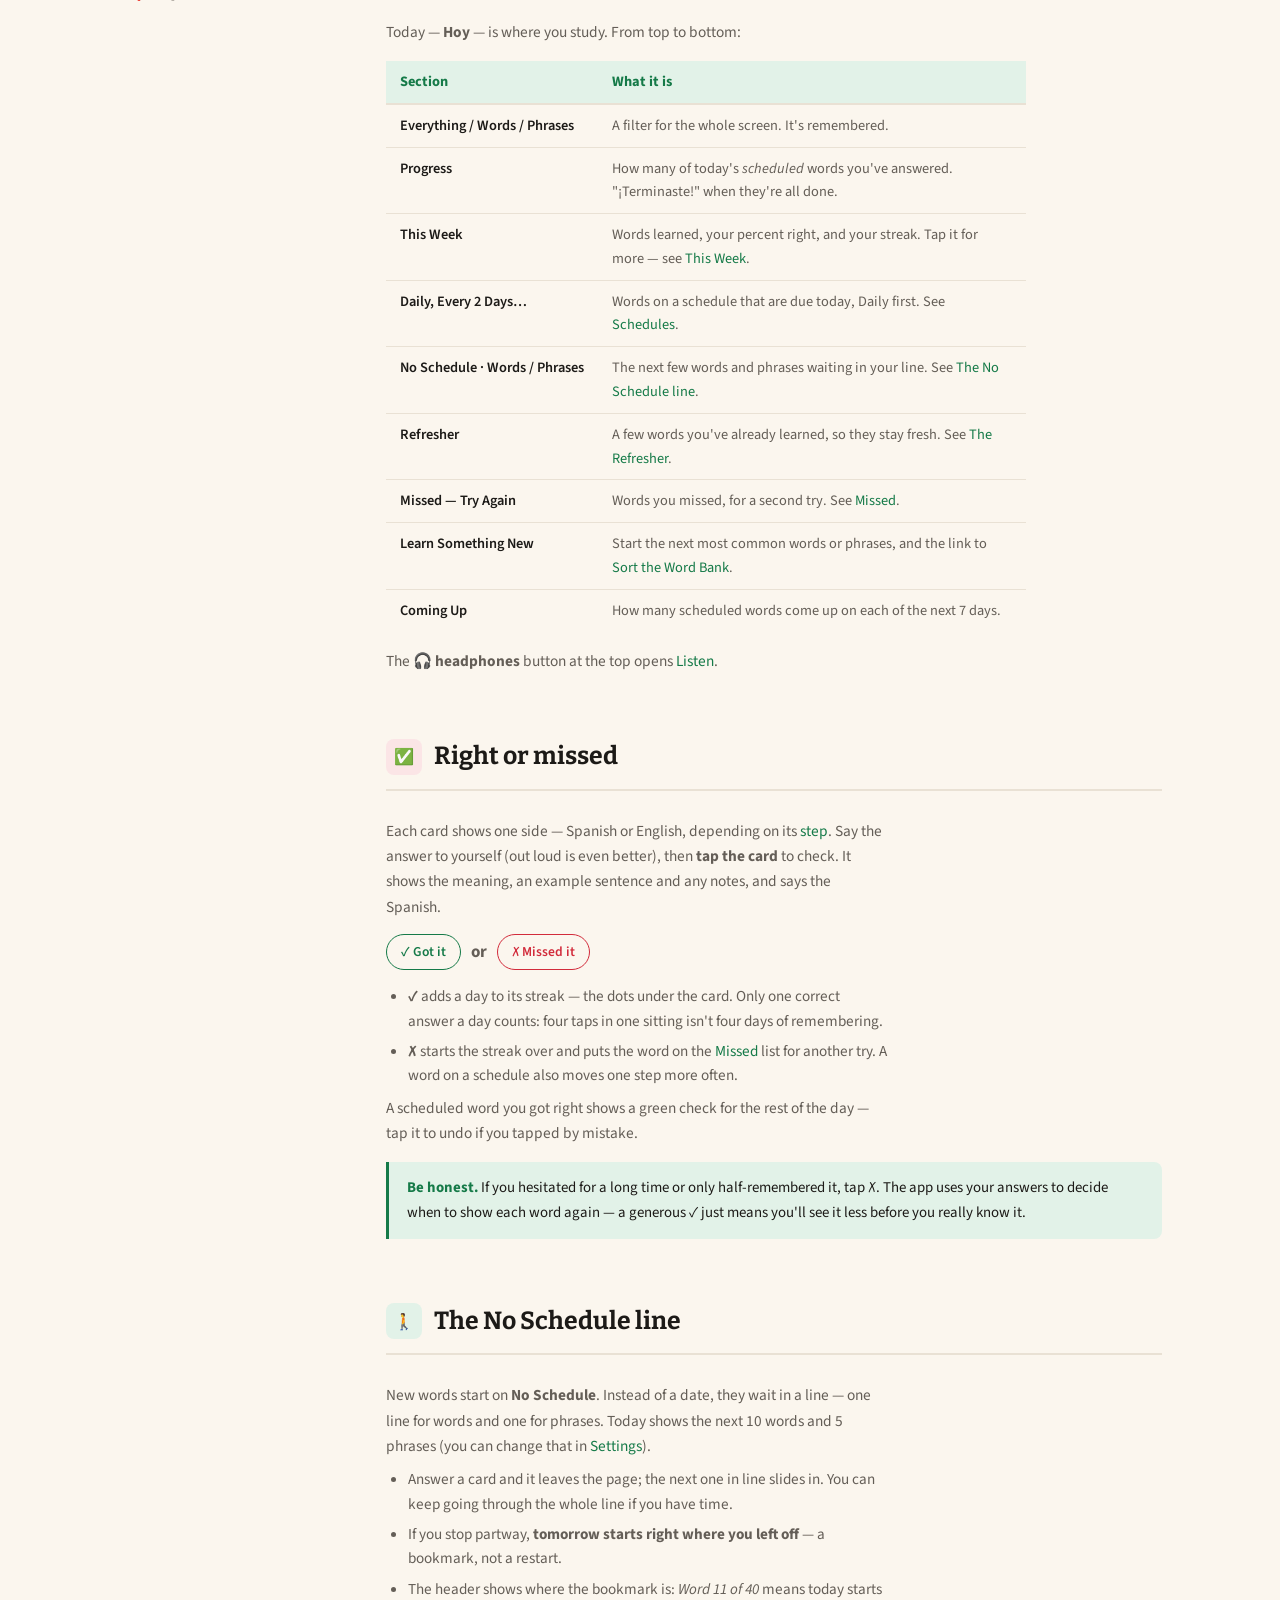
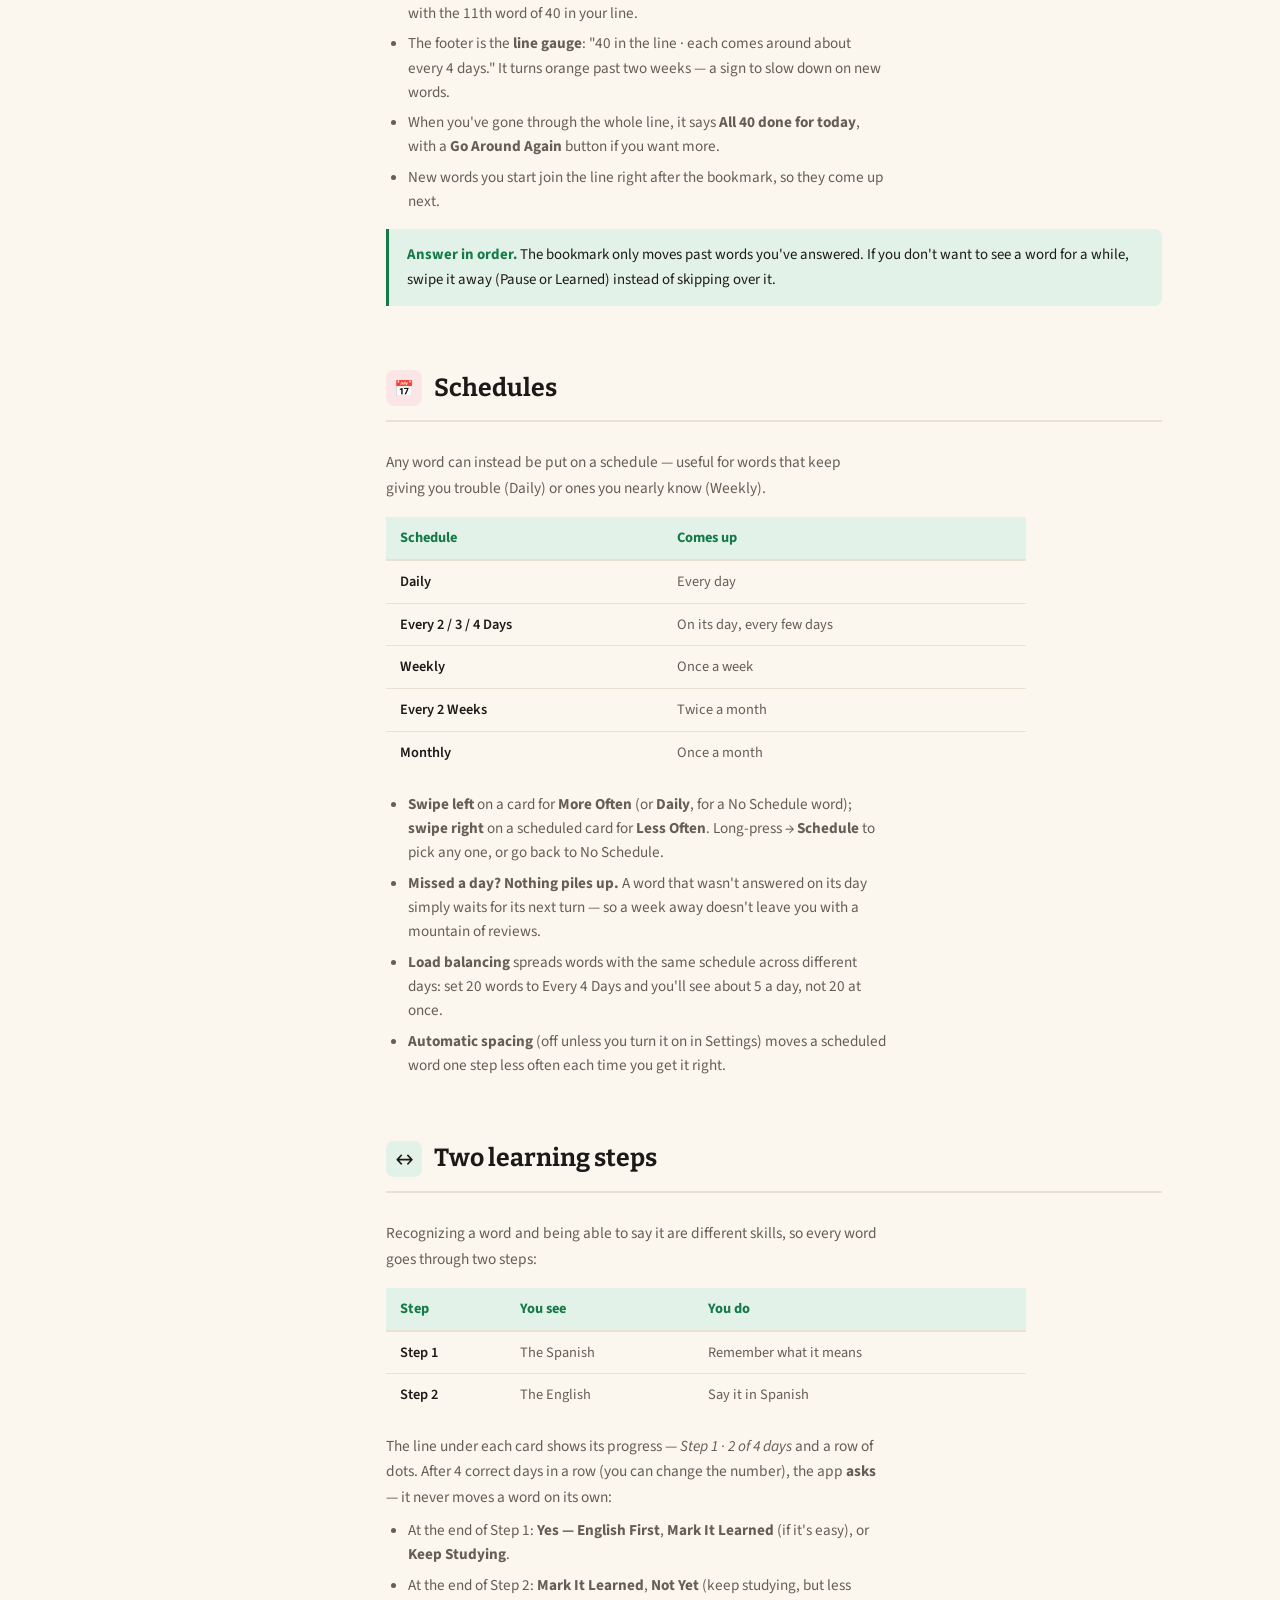
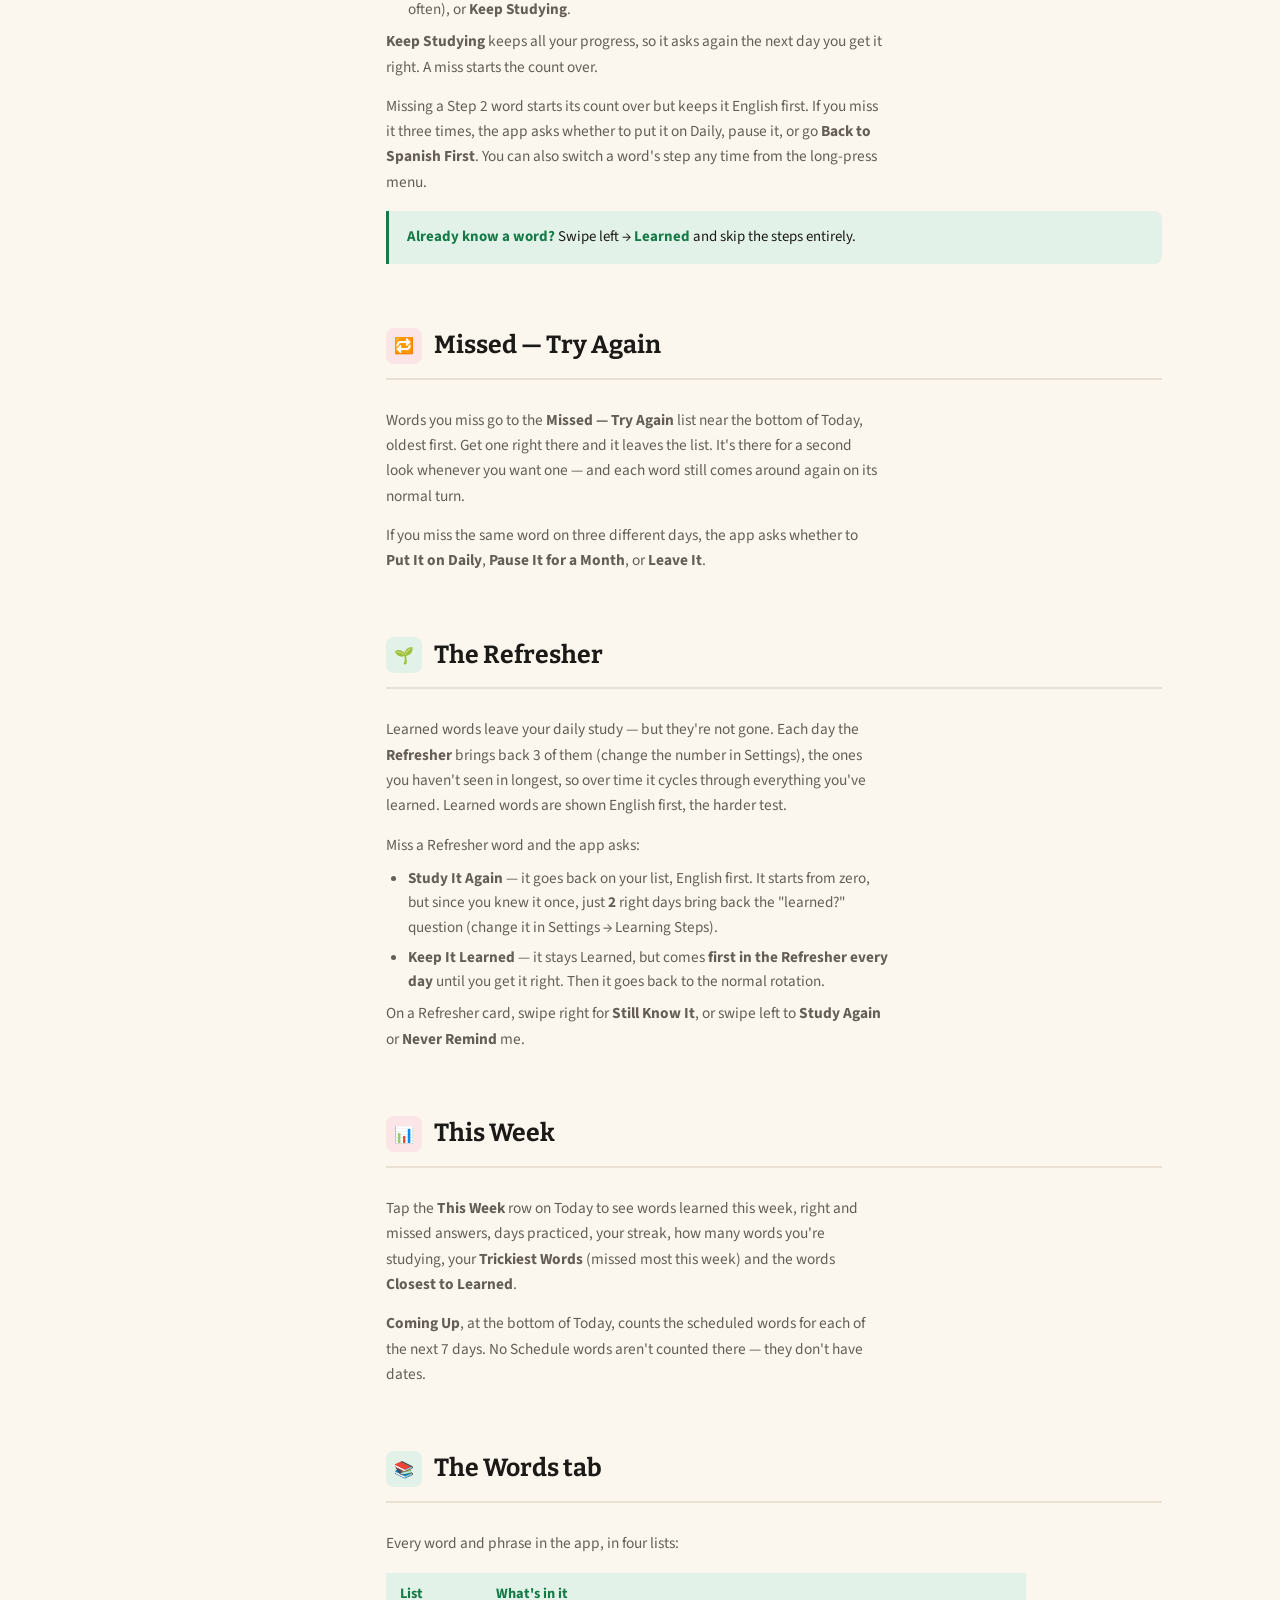
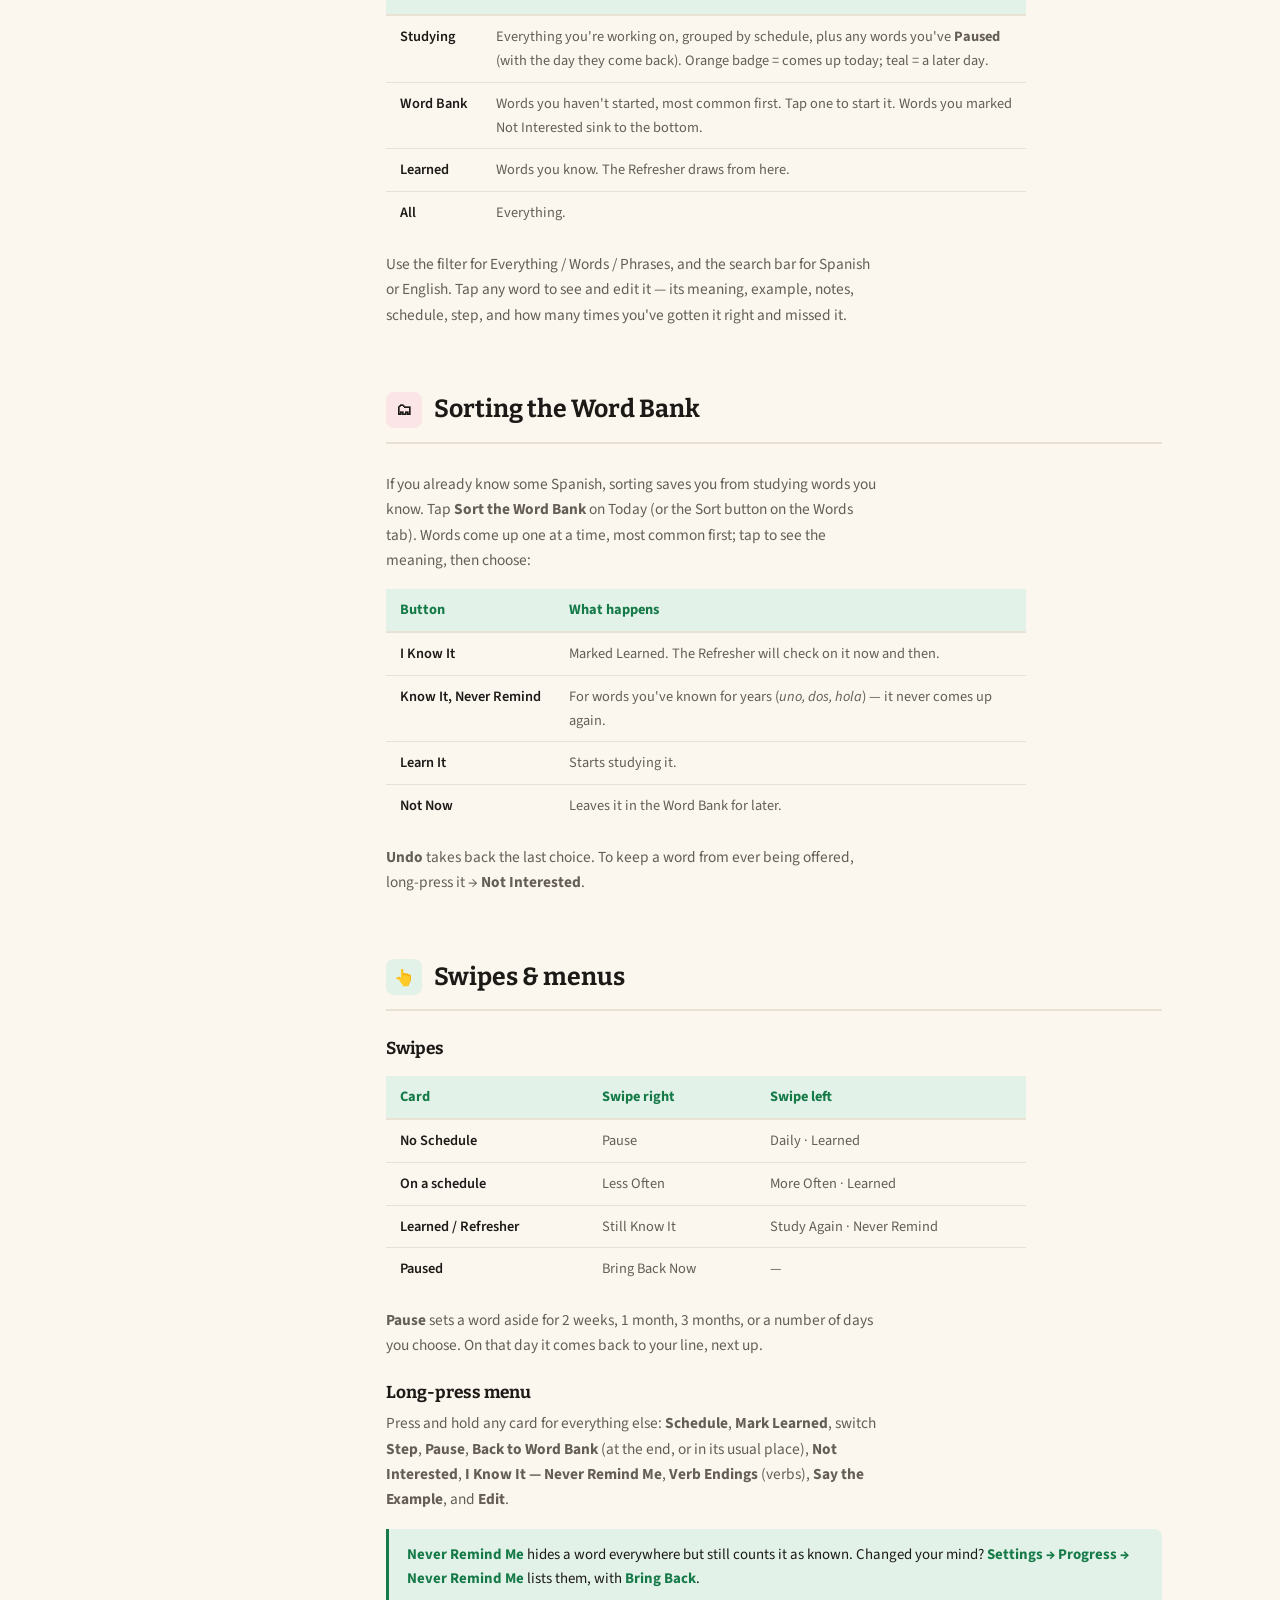
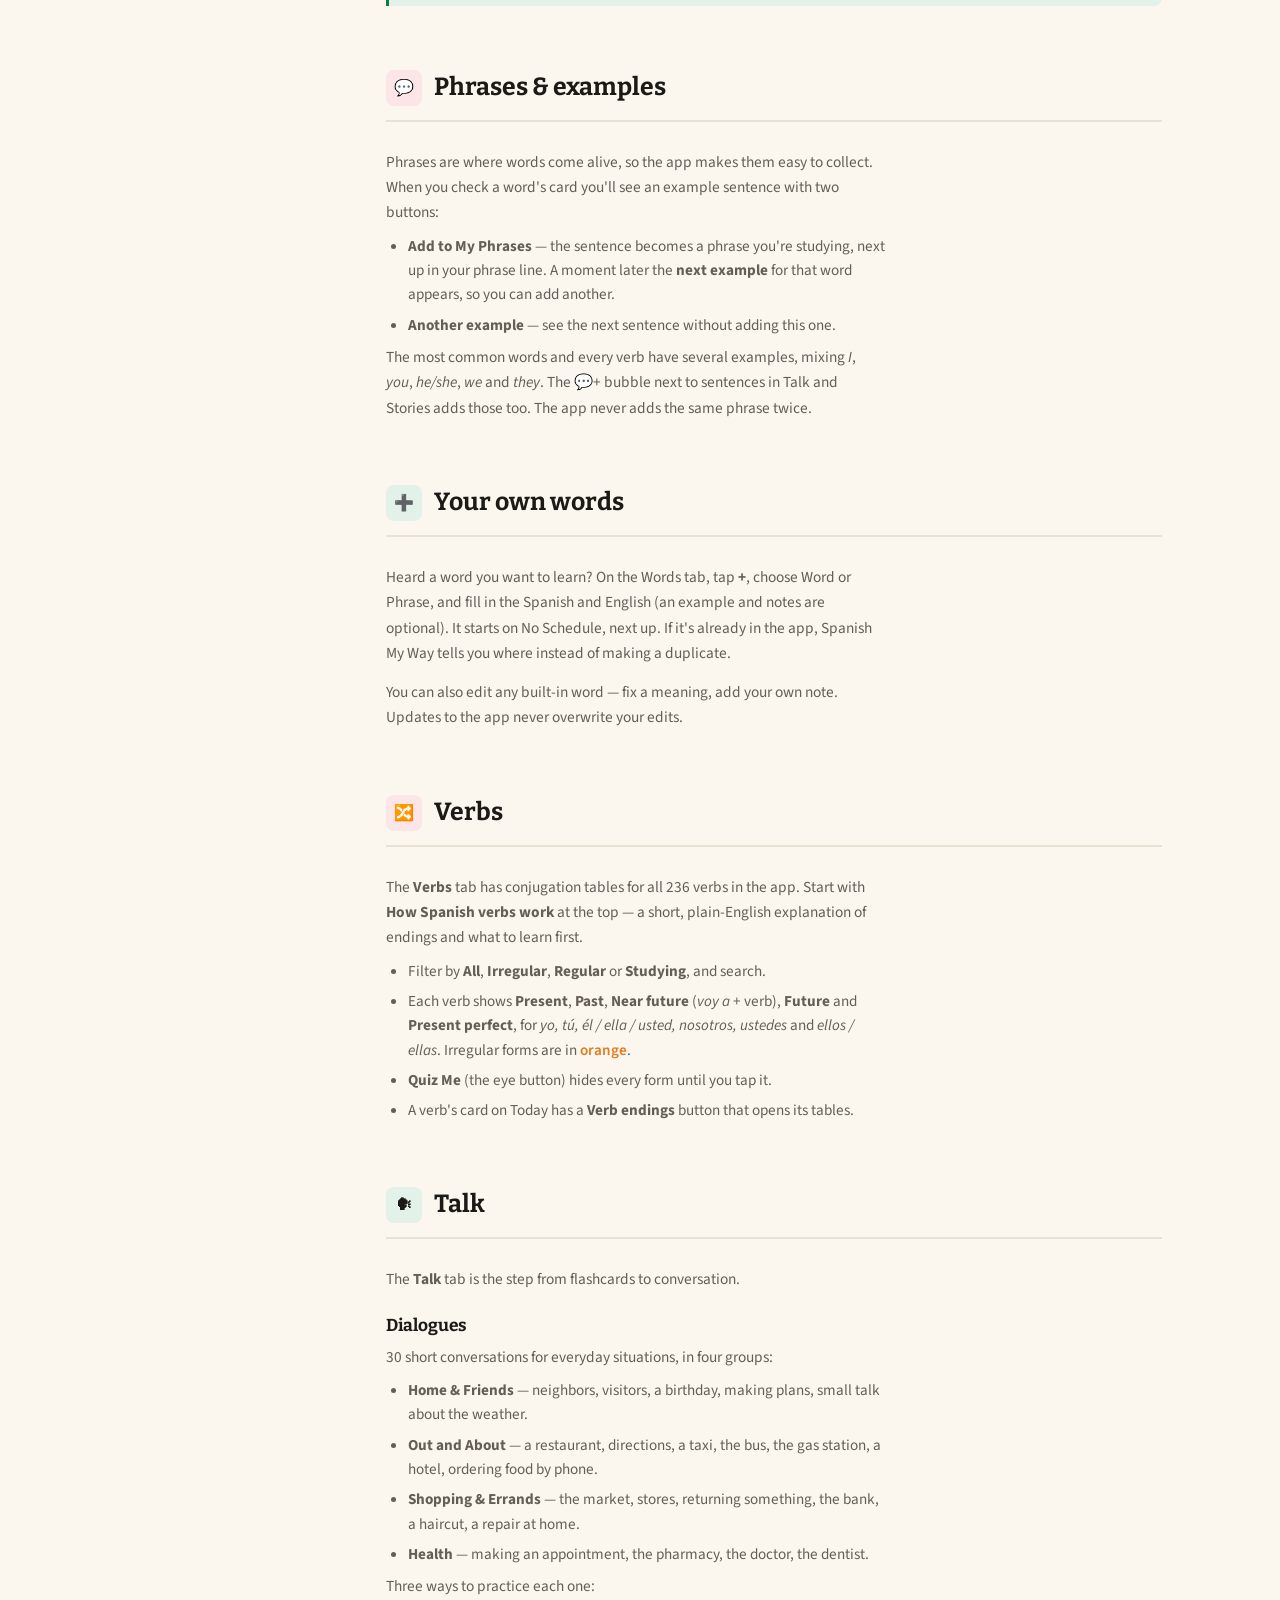
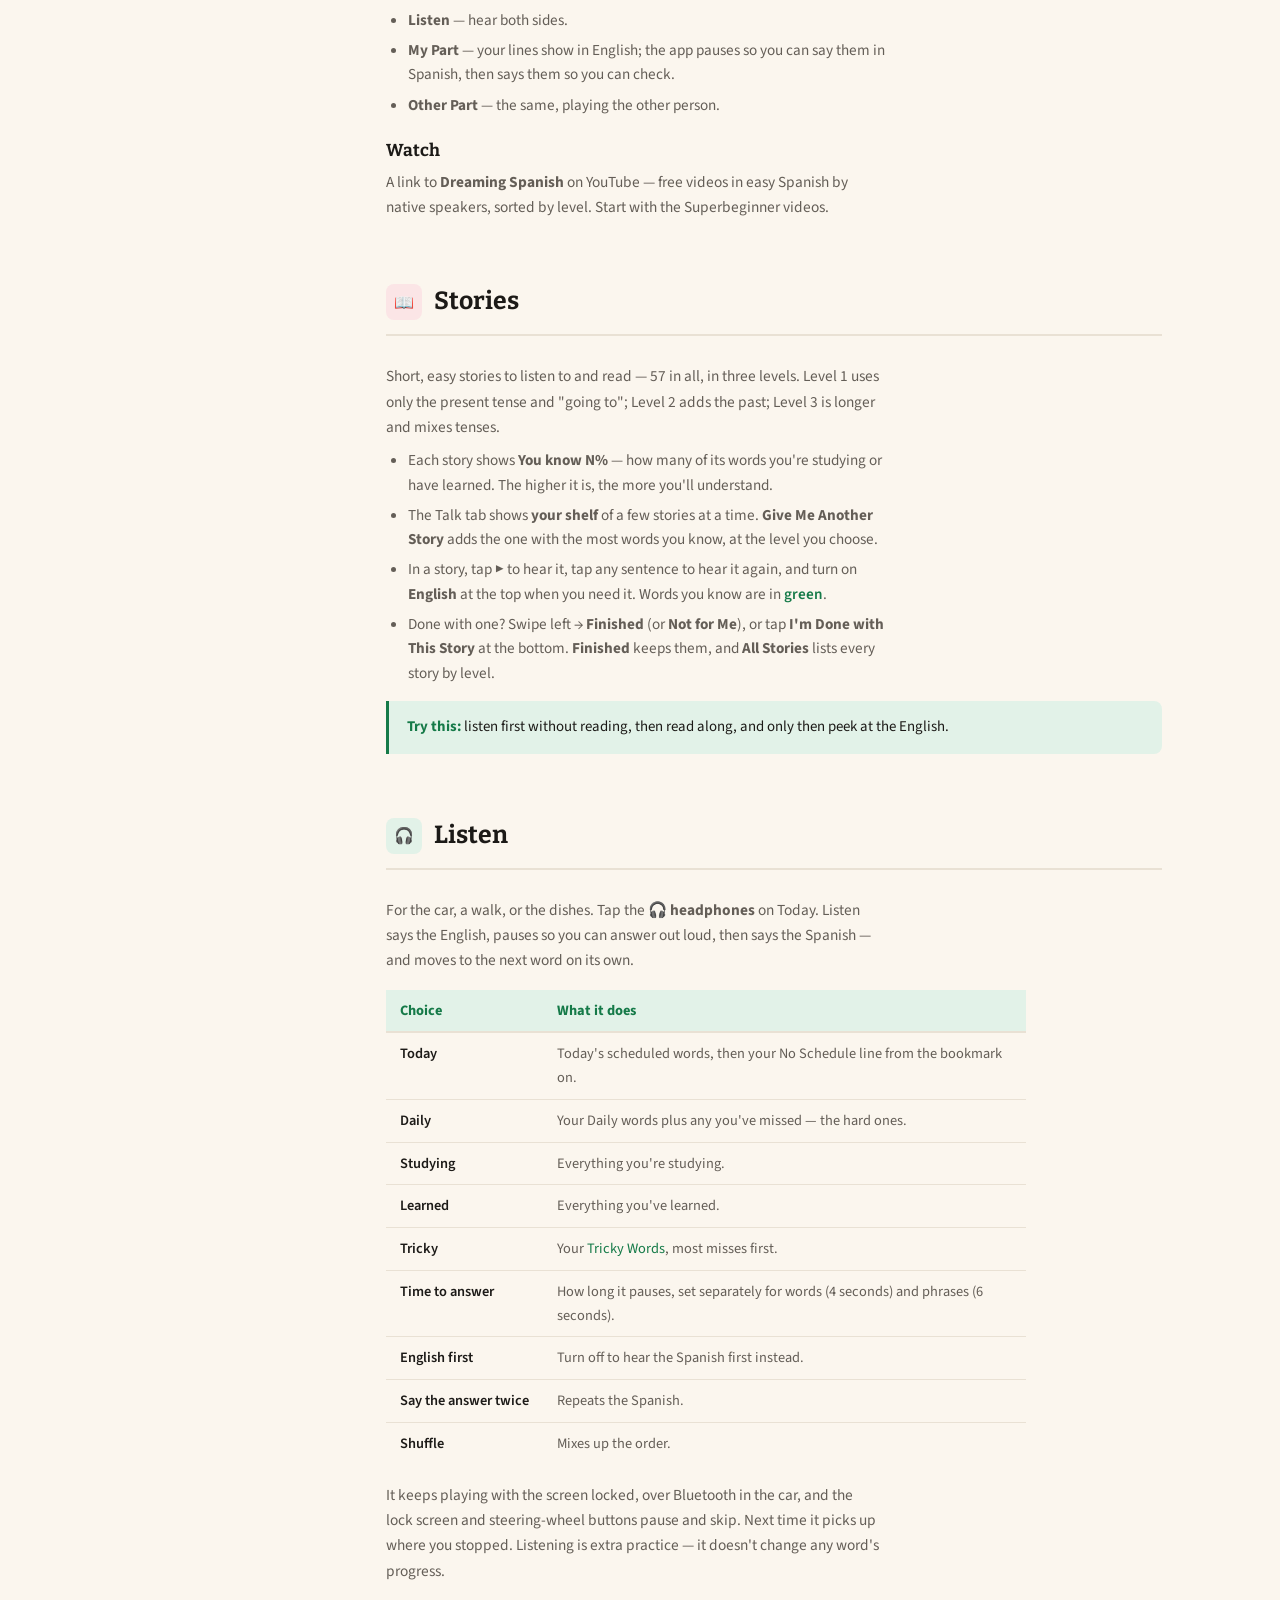
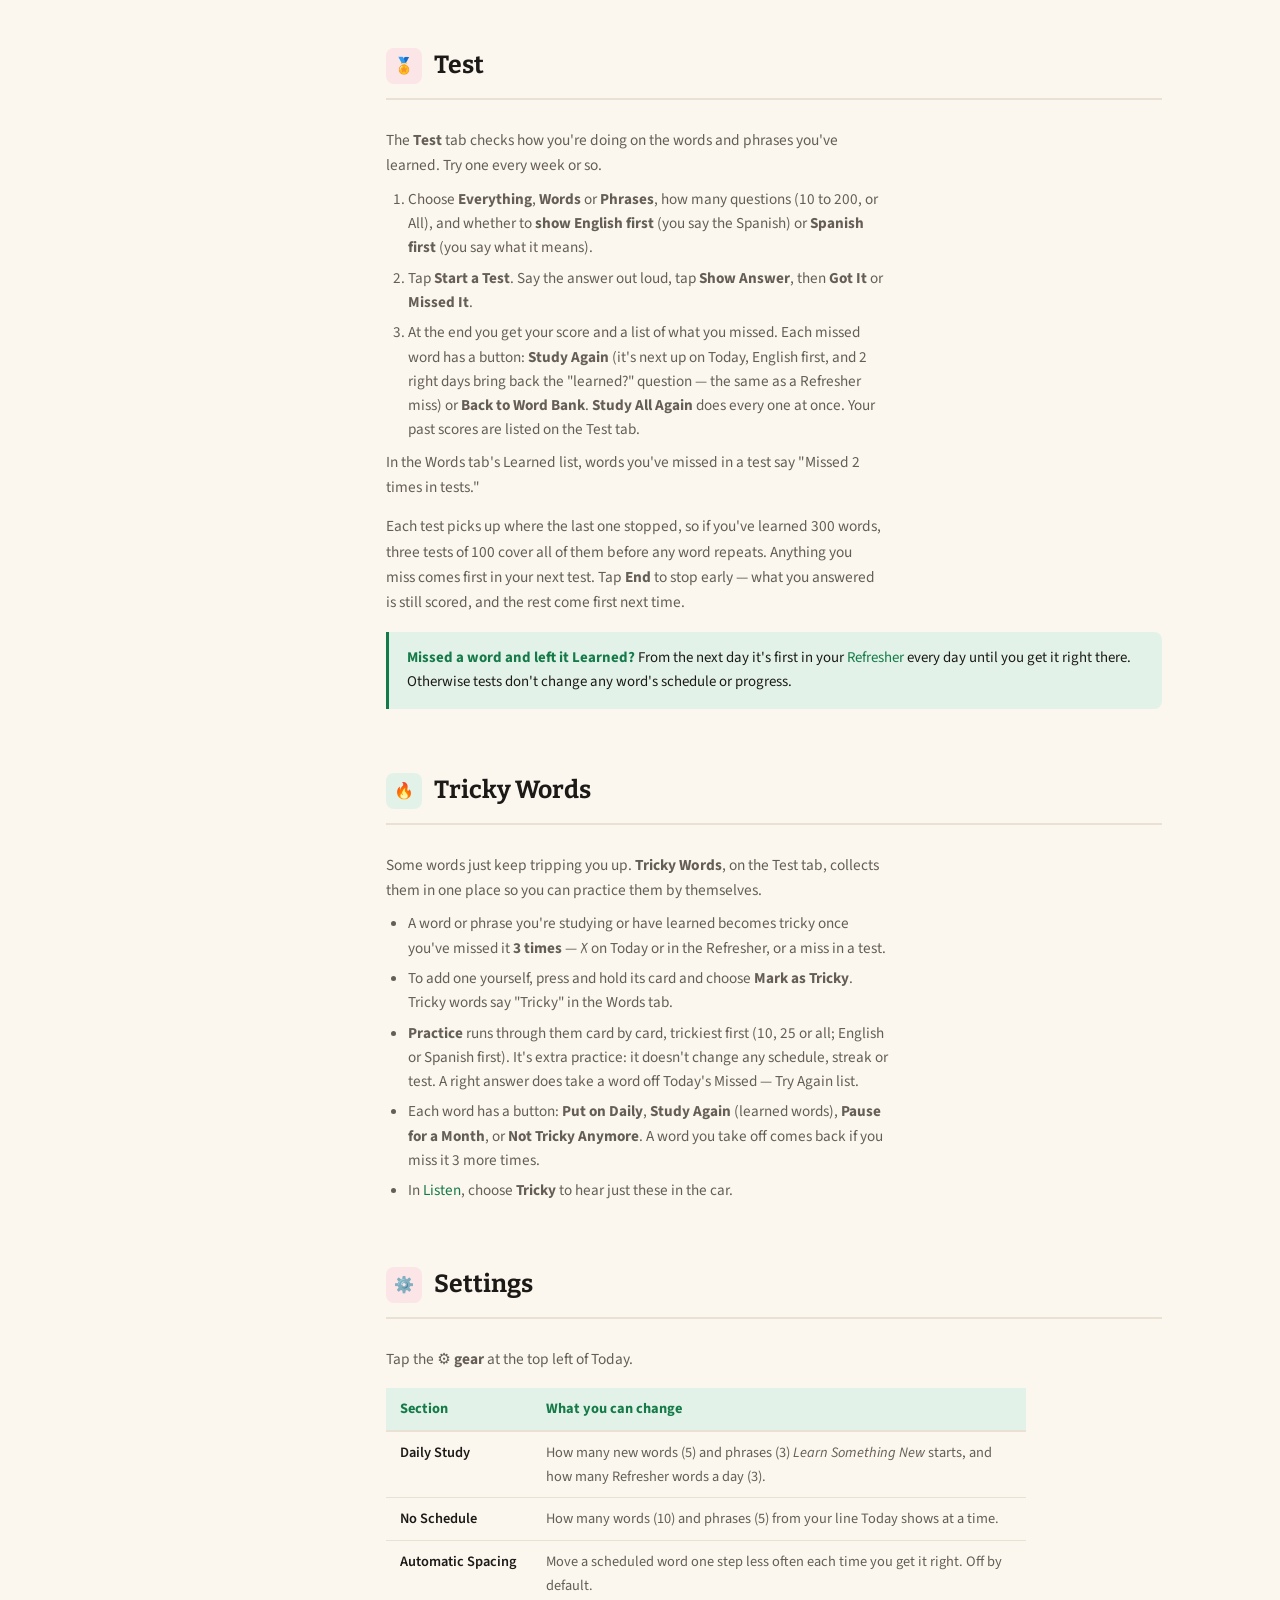
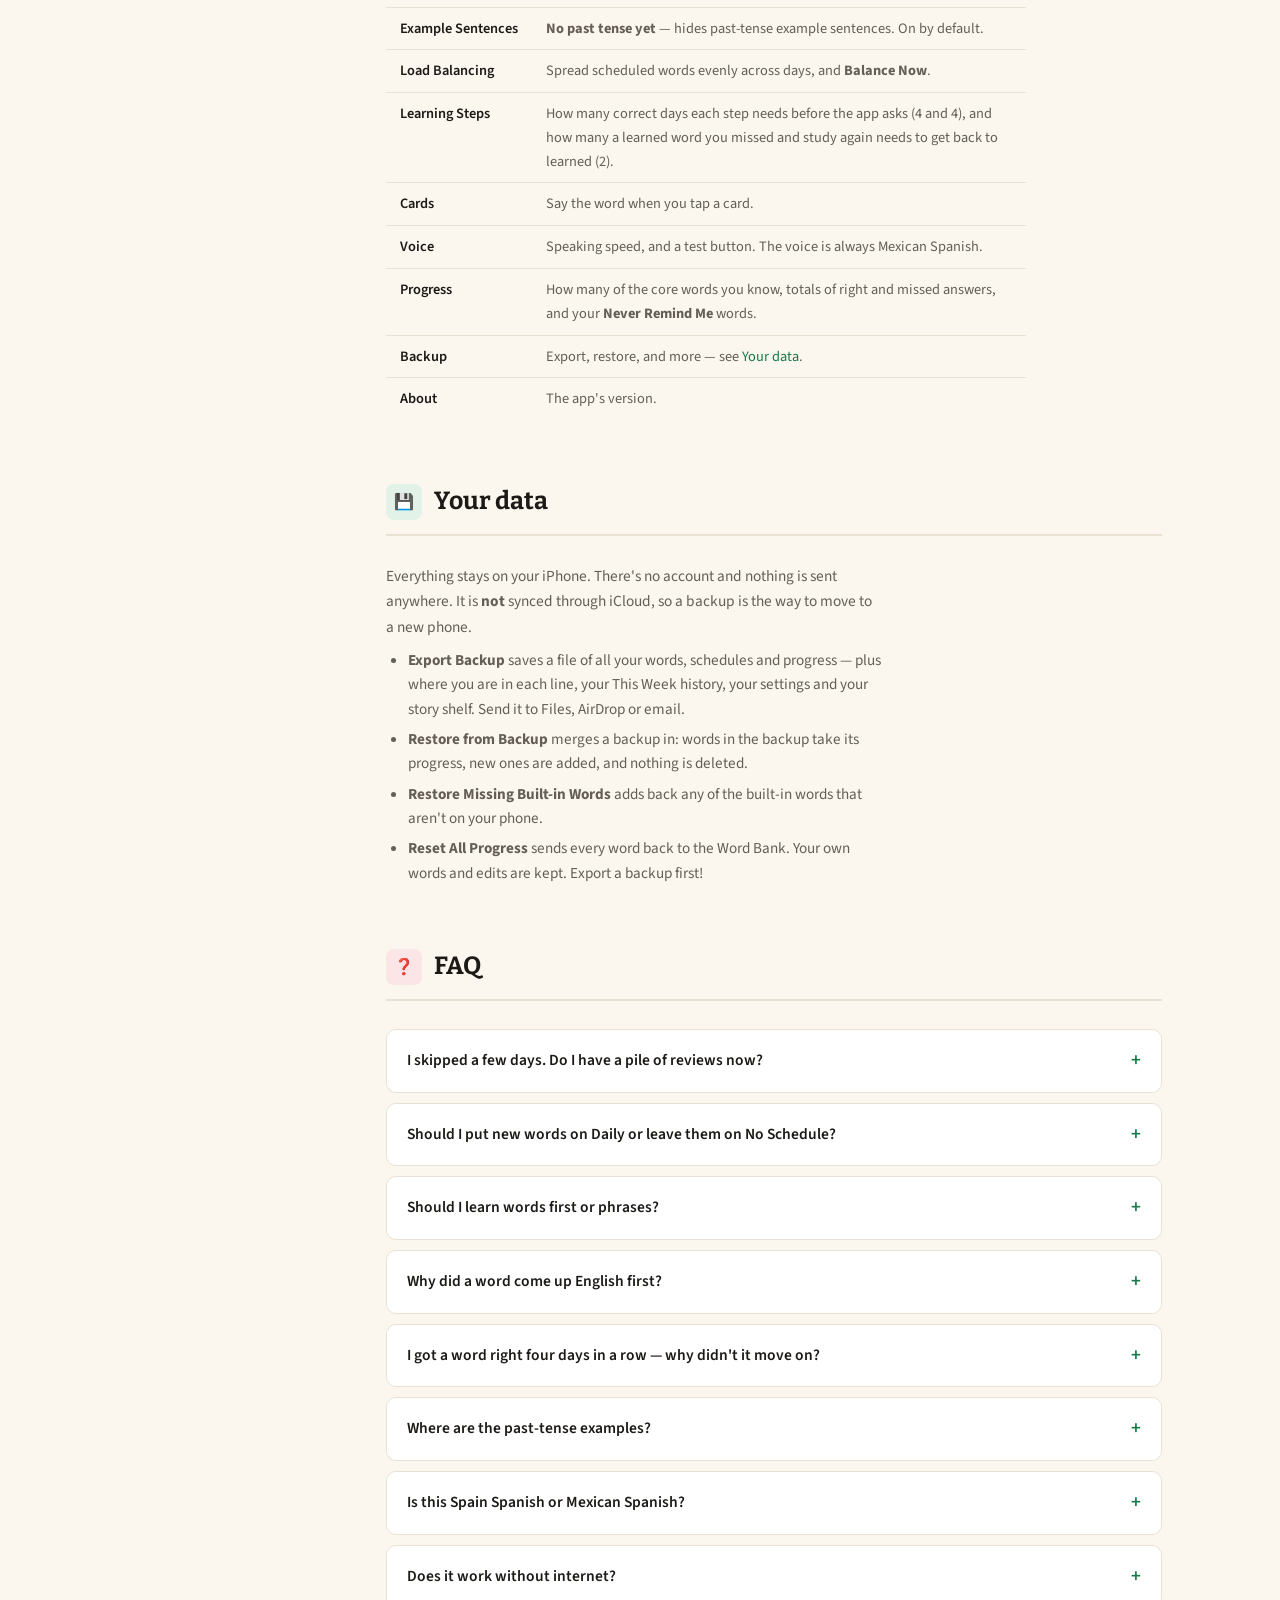
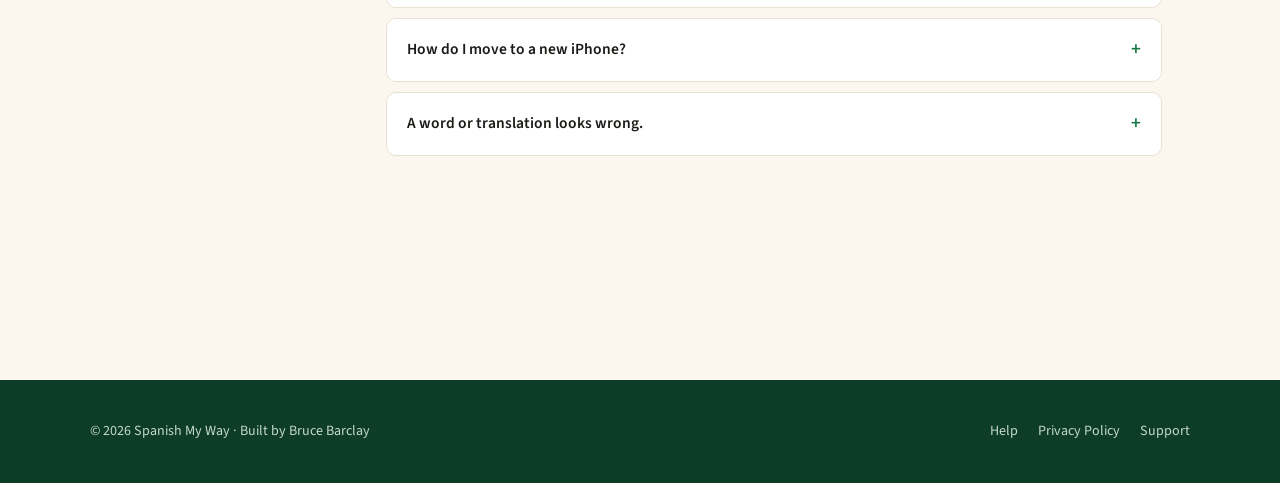
==== commit 5a6ea937: "Tricky Words section Co-Authored-By: Claude Opus 5.5 <noreply@anthropic.com>" ====
--- a/help.html
+++ b/help.html
@@ -257,6 +257,7 @@
         <a href="#stories">📖 Stories</a>
         <a href="#listen">🎧 Listen</a>
         <a href="#test">🏅 Test</a>
+        <a href="#tricky">🔥 Tricky Words</a>
         <a href="#settings">⚙️ Settings</a>
         <a href="#data">💾 Your data</a>
         <a href="#faq">❓ FAQ</a>
@@ -526,8 +527,9 @@
           <tr><th>Choice</th><th>What it does</th></tr>
           <tr><td>Today</td><td>Today's scheduled words, then your No Schedule line from the bookmark on.</td></tr>
           <tr><td>Daily</td><td>Your Daily words plus any you've missed — the hard ones.</td></tr>
-          <tr><td>All Studying</td><td>Everything you're studying.</td></tr>
+          <tr><td>Studying</td><td>Everything you're studying.</td></tr>
           <tr><td>Learned</td><td>Everything you've learned.</td></tr>
+          <tr><td>Tricky</td><td>Your <a href="#tricky">Tricky Words</a>, most misses first.</td></tr>
           <tr><td>Time to answer</td><td>How long it pauses, set separately for words (4 seconds) and phrases (6 seconds).</td></tr>
           <tr><td>English first</td><td>Turn off to hear the Spanish first instead.</td></tr>
           <tr><td>Say the answer twice</td><td>Repeats the Spanish.</td></tr>
@@ -545,9 +547,21 @@
           <li>Tap <strong>Start a Test</strong>. Say the answer out loud, tap <strong>Show Answer</strong>, then <strong>Got It</strong> or <strong>Missed It</strong>.</li>
           <li>At the end you get your score and a list of what you missed. Each missed word has a button: <strong>Study Again</strong> (it's next up on Today, English first, and 2 right days bring back the "learned?" question — the same as a Refresher miss) or <strong>Back to Word Bank</strong>. <strong>Study All Again</strong> does every one at once. Your past scores are listed on the Test tab.</li>
         </ol>
-        <p><strong>Missed in Tests</strong>, on the Test tab, lists every learned word you've missed in a test, most misses first, with the same buttons — the words that keep slipping. In the Words tab's Learned list, those words say "Missed 2 times in tests."</p>
+        <p>In the Words tab's Learned list, words you've missed in a test say "Missed 2 times in tests."</p>
         <p>Each test picks up where the last one stopped, so if you've learned 300 words, three tests of 100 cover all of them before any word repeats. Anything you miss comes first in your next test. Tap <strong>End</strong> to stop early — what you answered is still scored, and the rest come first next time.</p>
         <div class="tip"><strong>Missed a word and left it Learned?</strong> From the next day it's first in your <a href="#refresher">Refresher</a> every day until you get it right there. Otherwise tests don't change any word's schedule or progress.</div>
+      </section>
+
+      <section class="help-section" id="tricky">
+        <h2><span class="tab-icon">🔥</span> Tricky Words</h2>
+        <p>Some words just keep tripping you up. <strong>Tricky Words</strong>, on the Test tab, collects them in one place so you can practice them by themselves.</p>
+        <ul>
+          <li>A word or phrase you're studying or have learned becomes tricky once you've missed it <strong>3 times</strong> — ✗ on Today or in the Refresher, or a miss in a test.</li>
+          <li>To add one yourself, press and hold its card and choose <strong>Mark as Tricky</strong>. Tricky words say "Tricky" in the Words tab.</li>
+          <li><strong>Practice</strong> runs through them card by card, trickiest first (10, 25 or all; English or Spanish first). It's extra practice: it doesn't change any schedule, streak or test. A right answer does take a word off Today's Missed — Try Again list.</li>
+          <li>Each word has a button: <strong>Put on Daily</strong>, <strong>Study Again</strong> (learned words), <strong>Pause for a Month</strong>, or <strong>Not Tricky Anymore</strong>. A word you take off comes back if you miss it 3 more times.</li>
+          <li>In <a href="#listen">Listen</a>, choose <strong>Tricky</strong> to hear just these in the car.</li>
+        </ul>
       </section>
 
       <!-- Settings -->
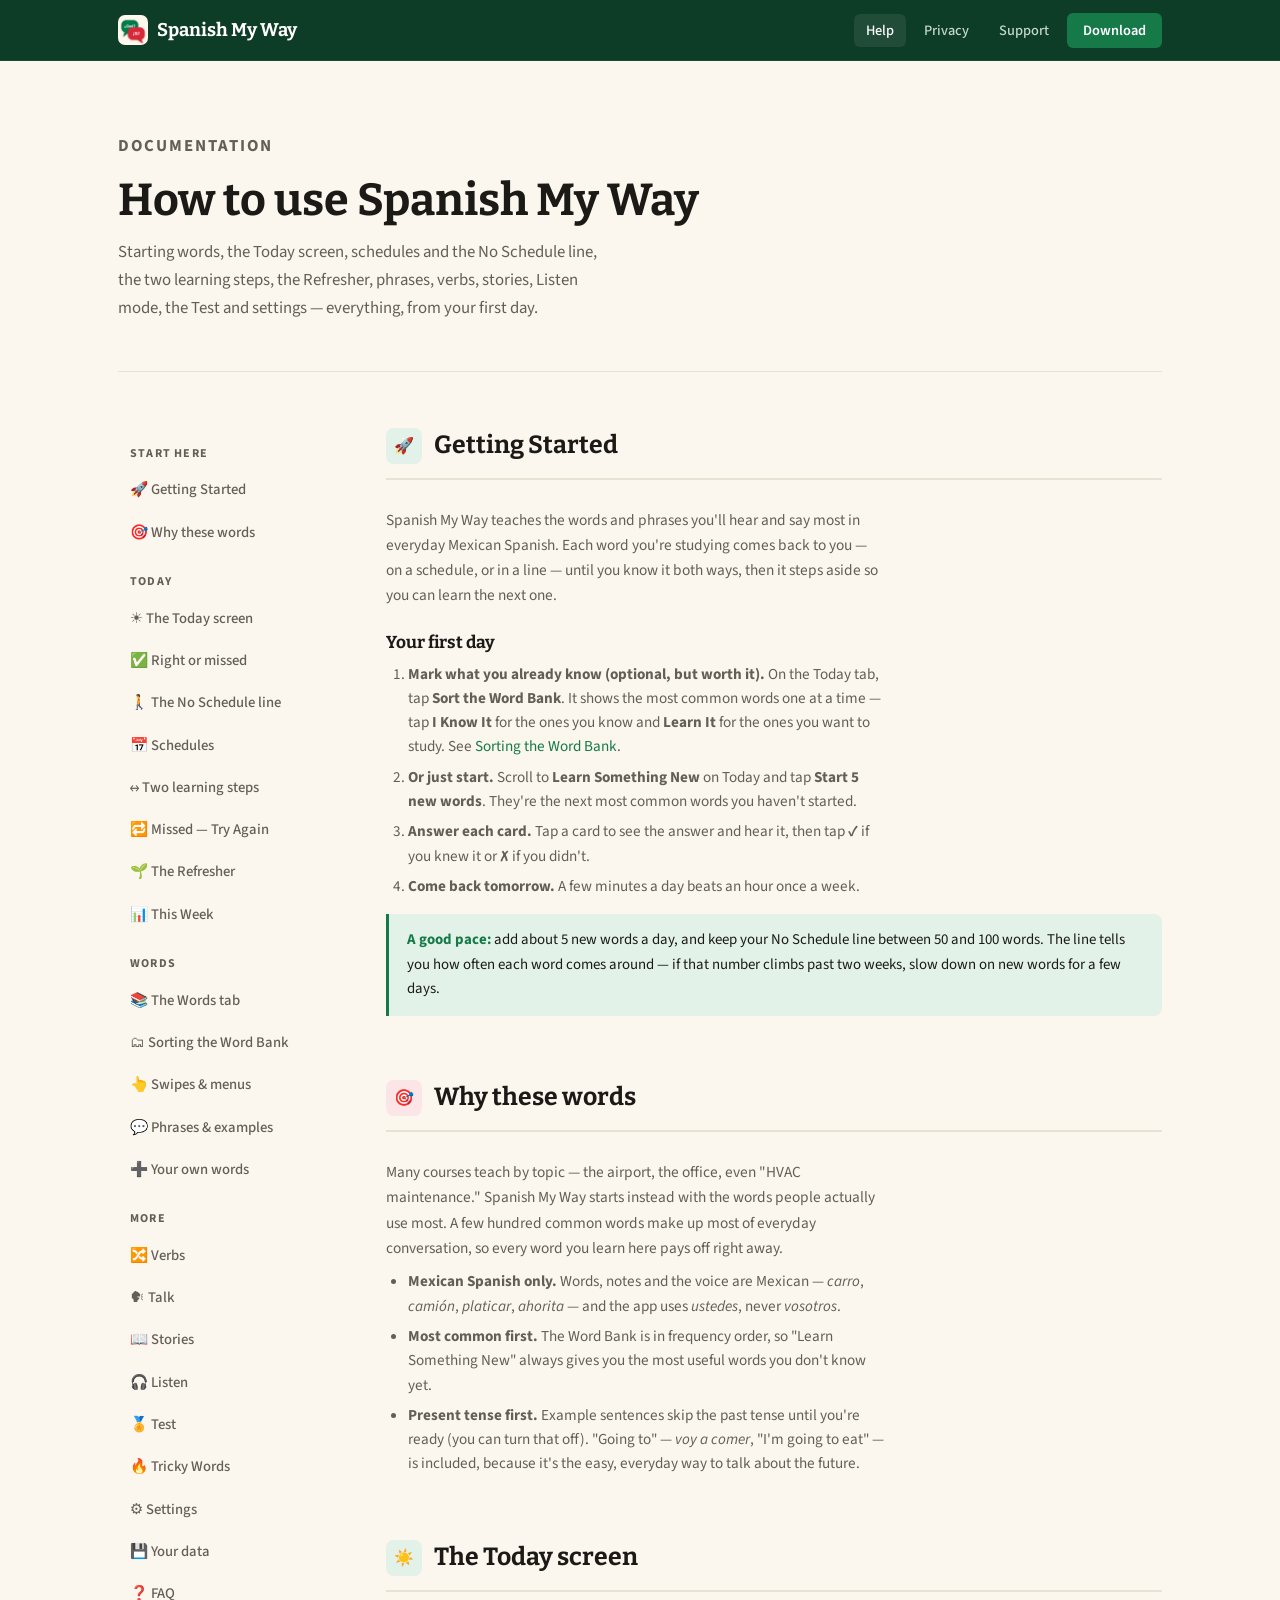
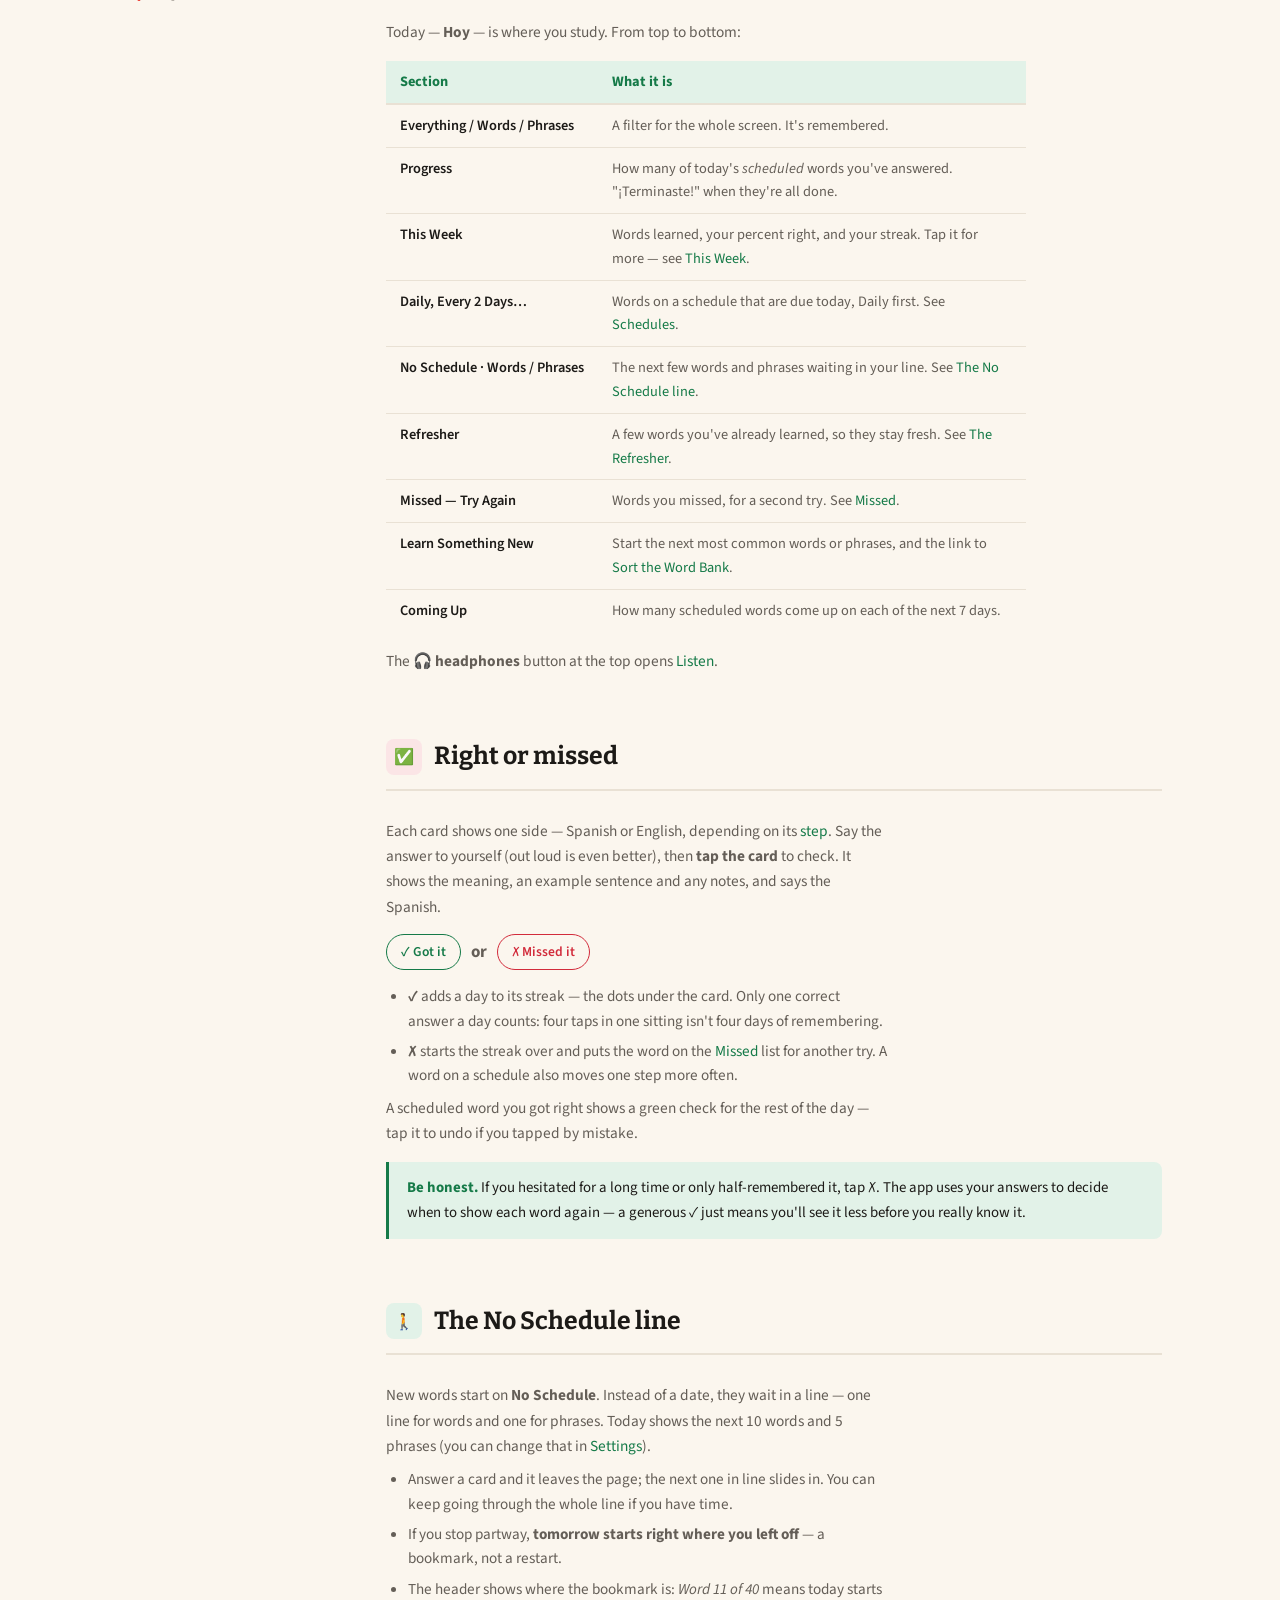
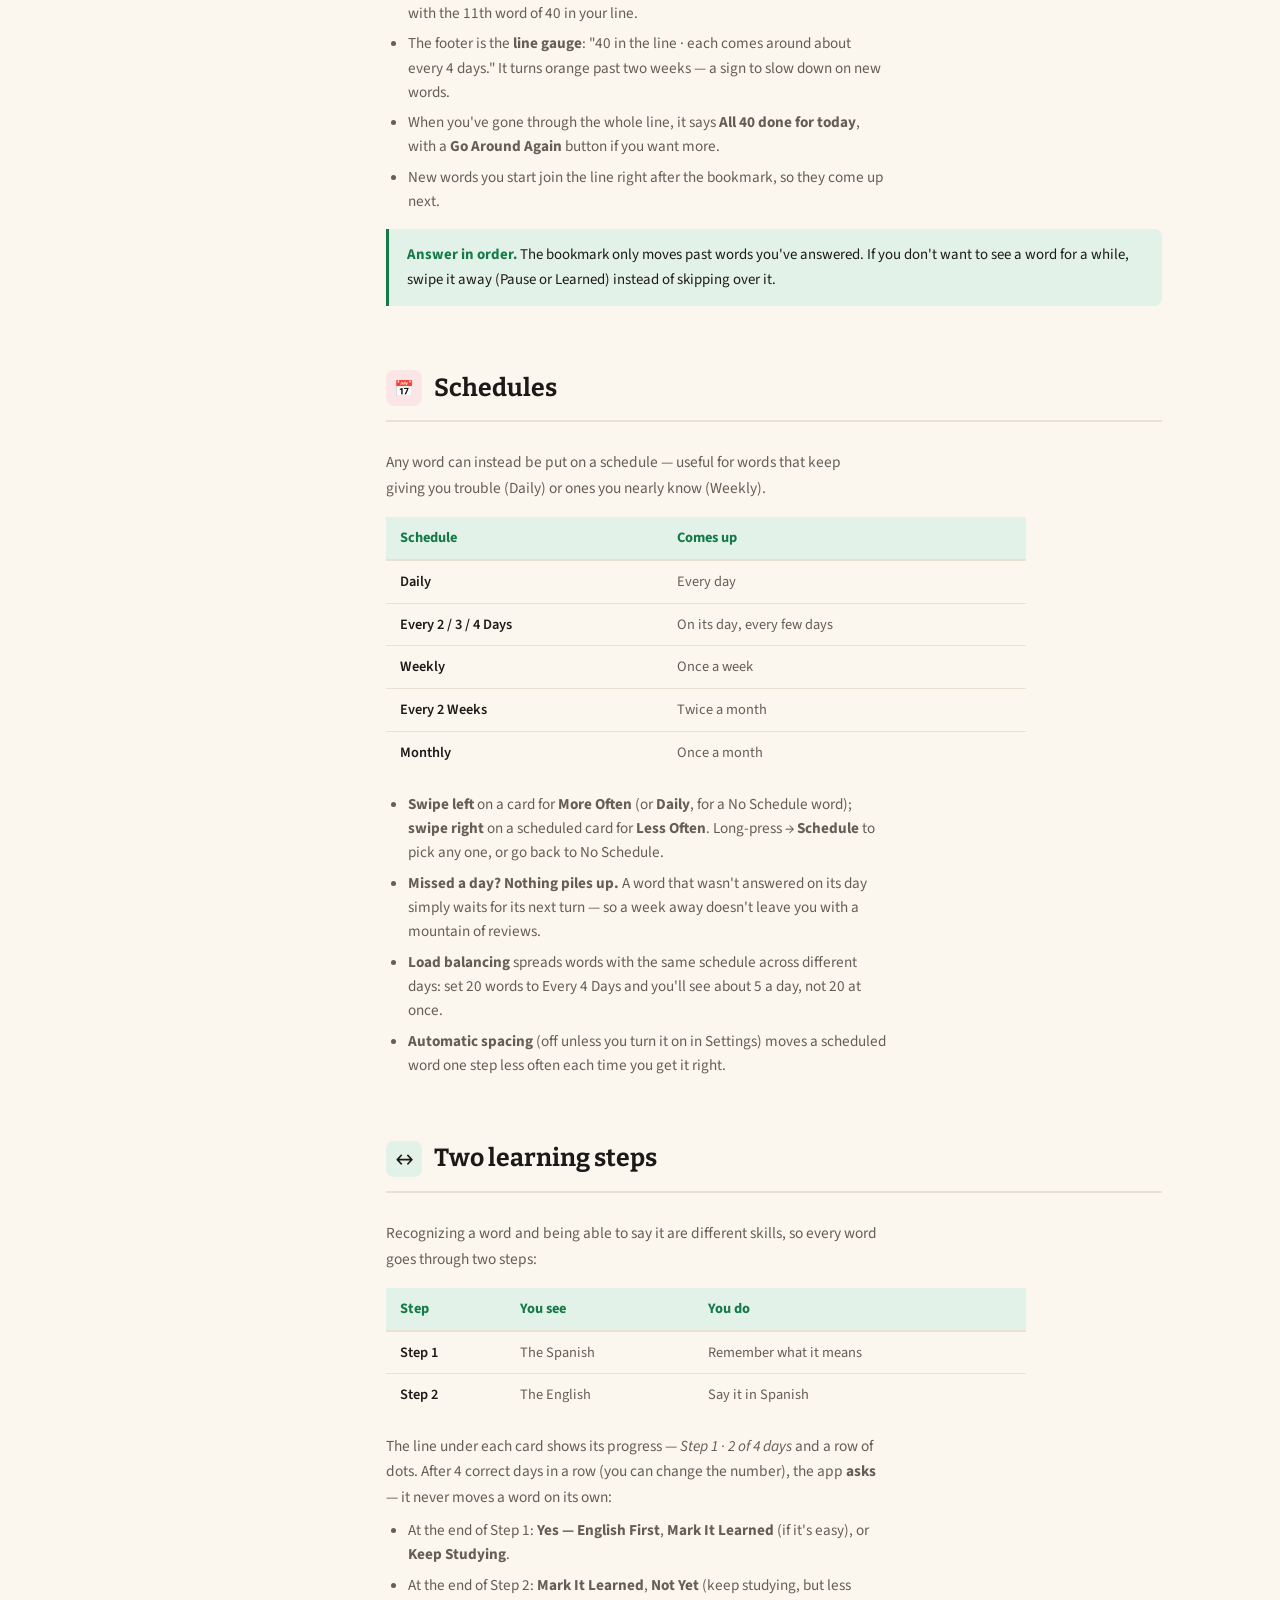
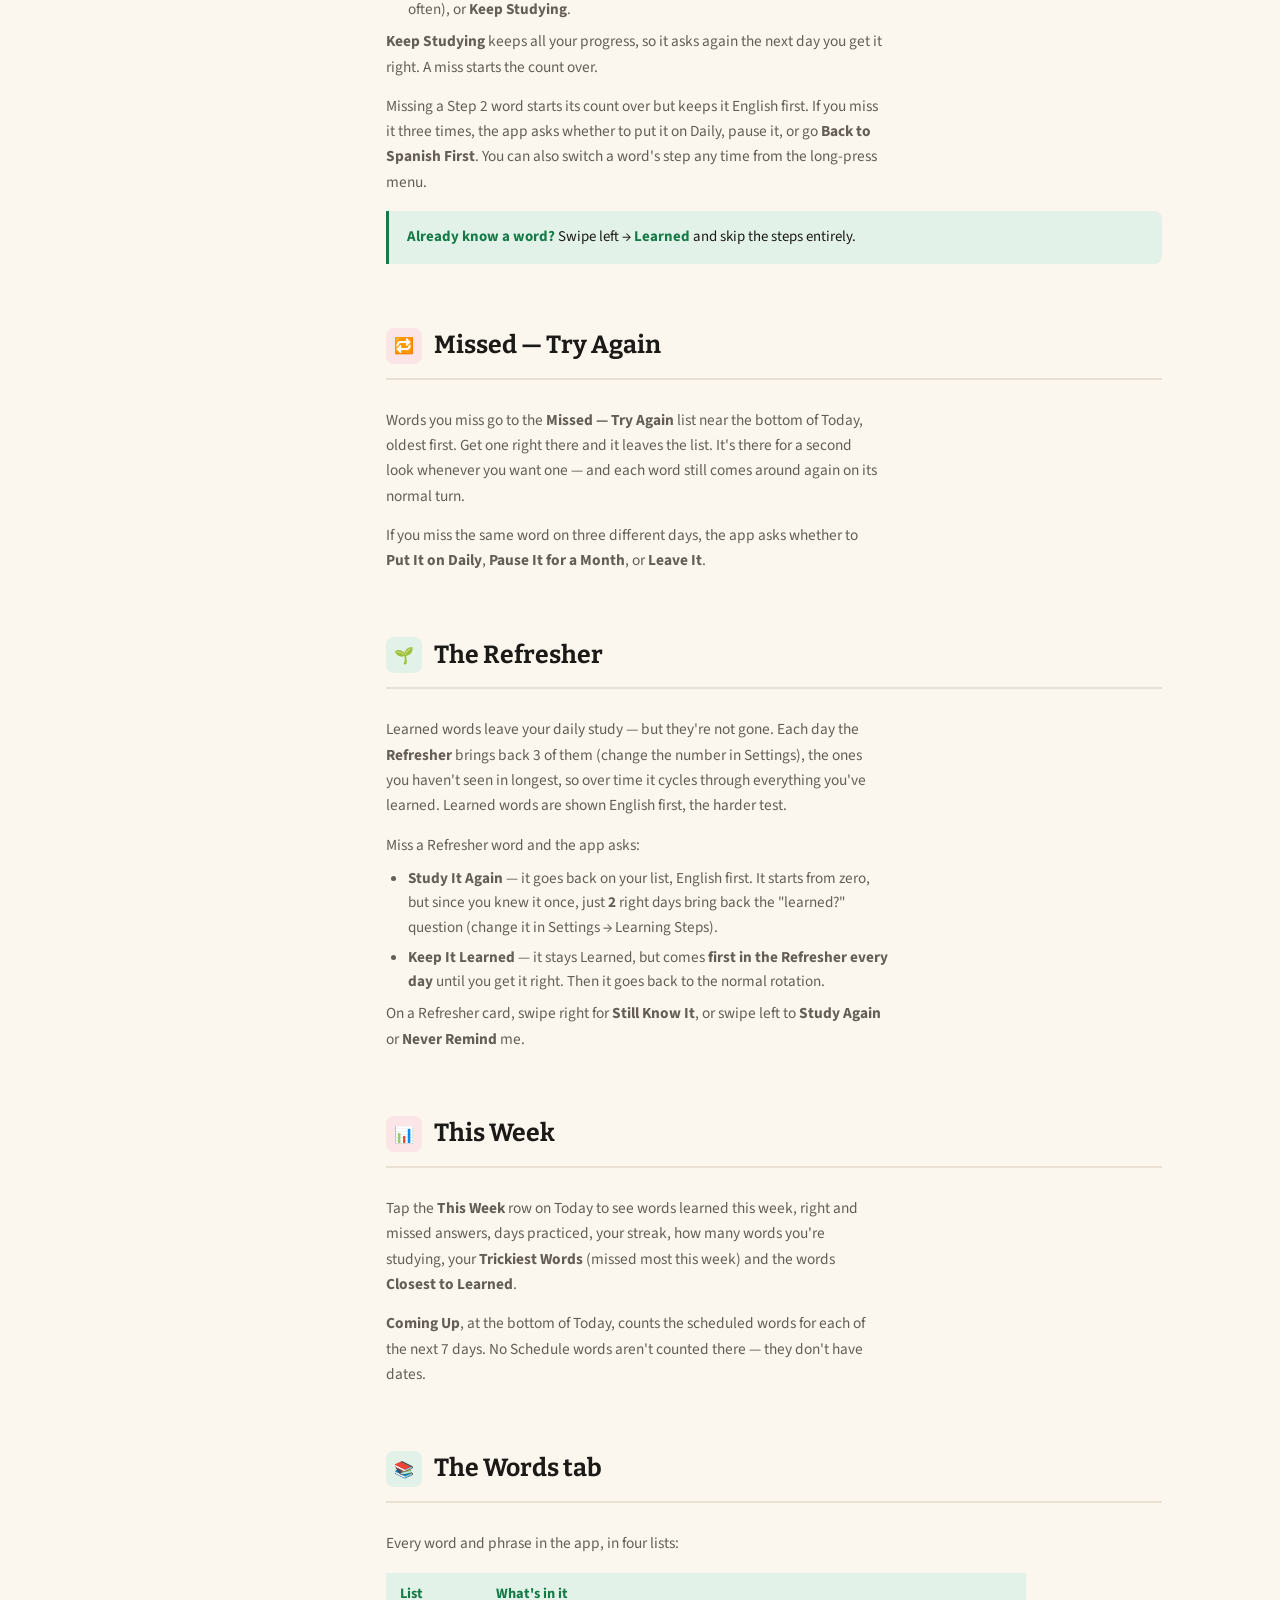
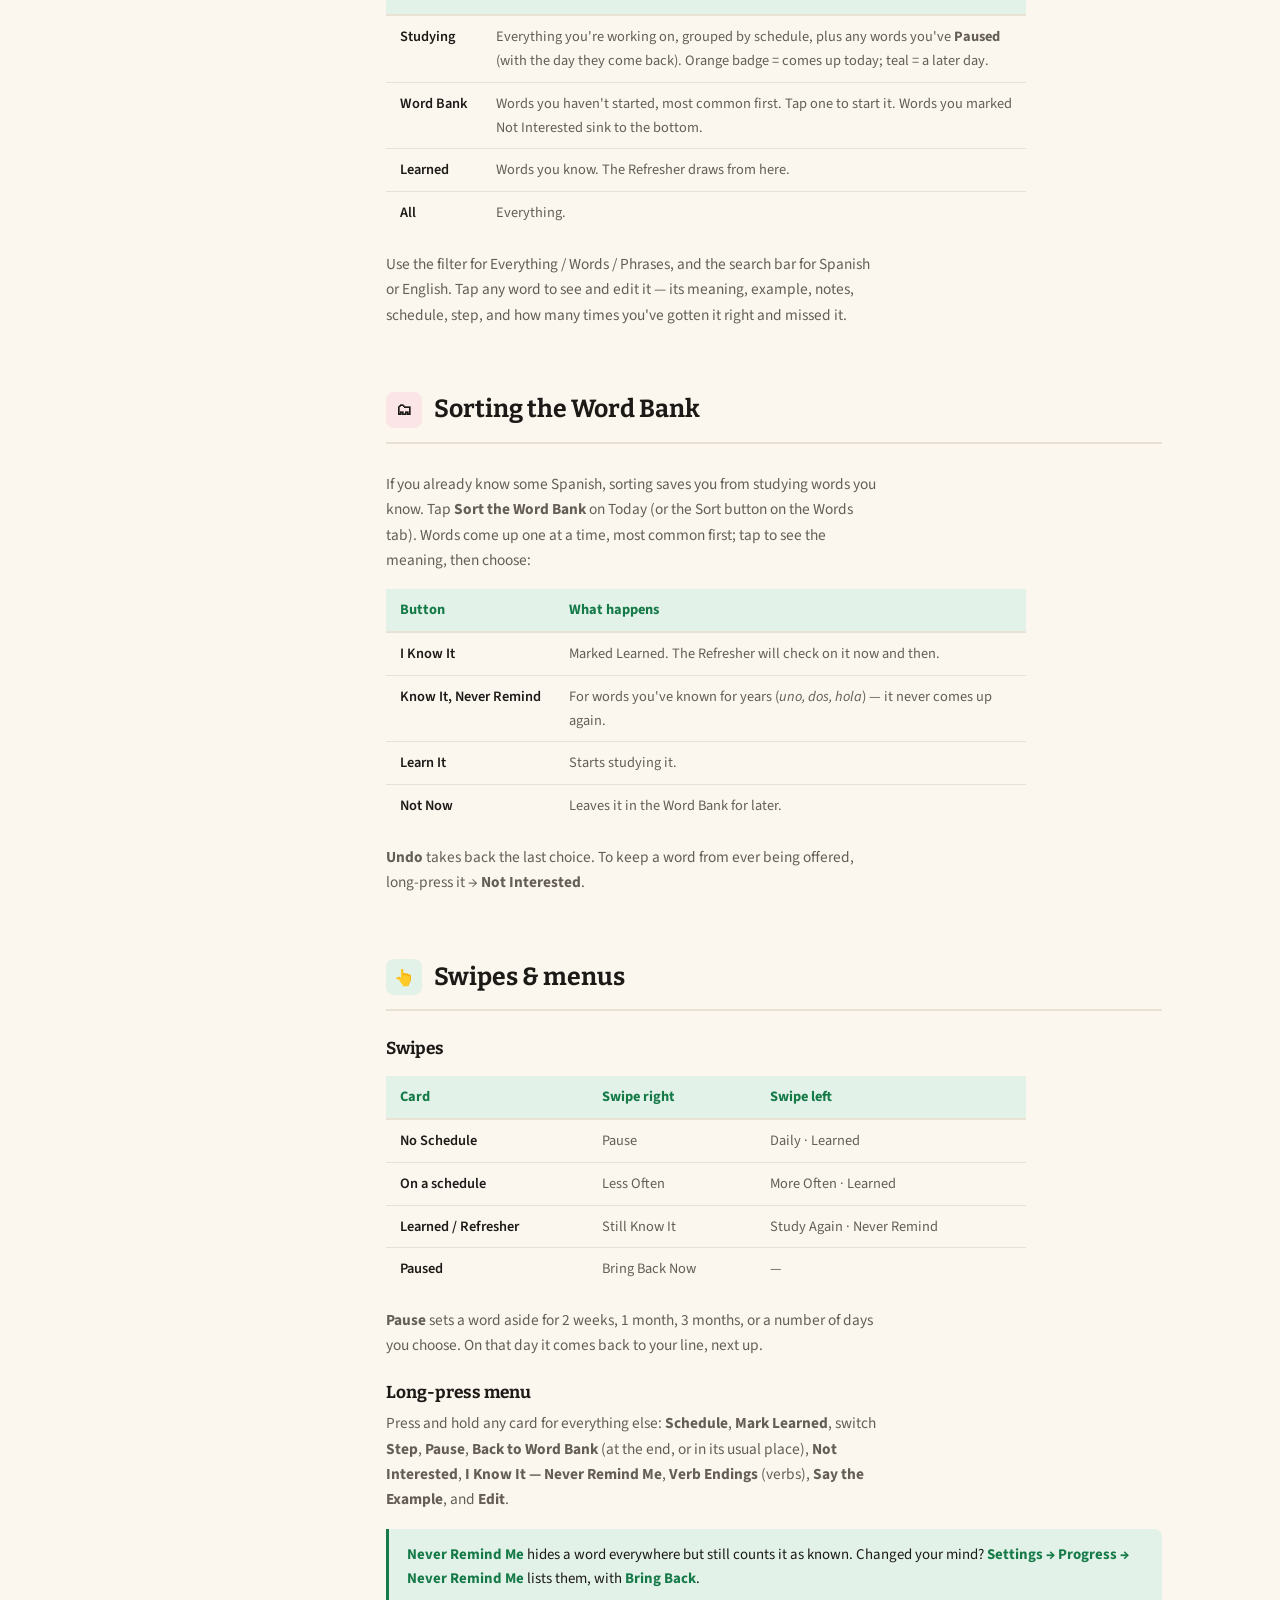
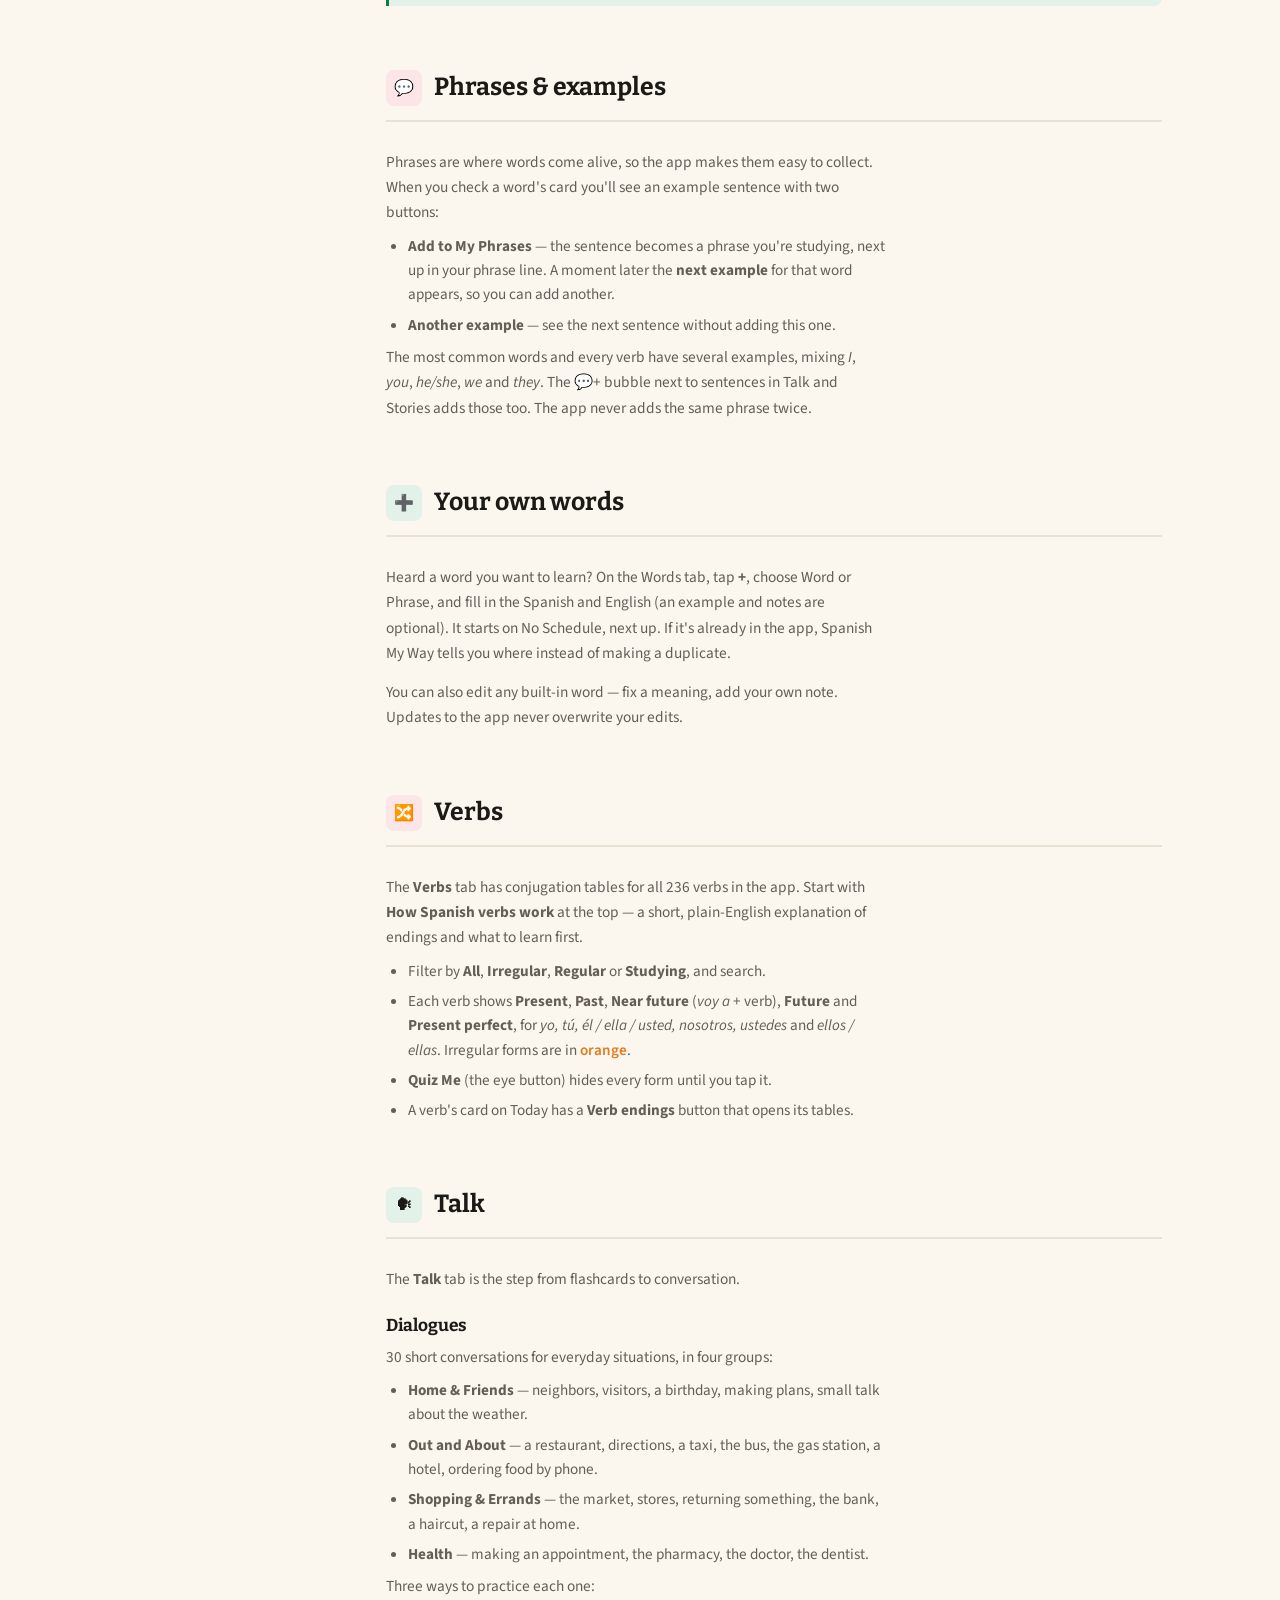
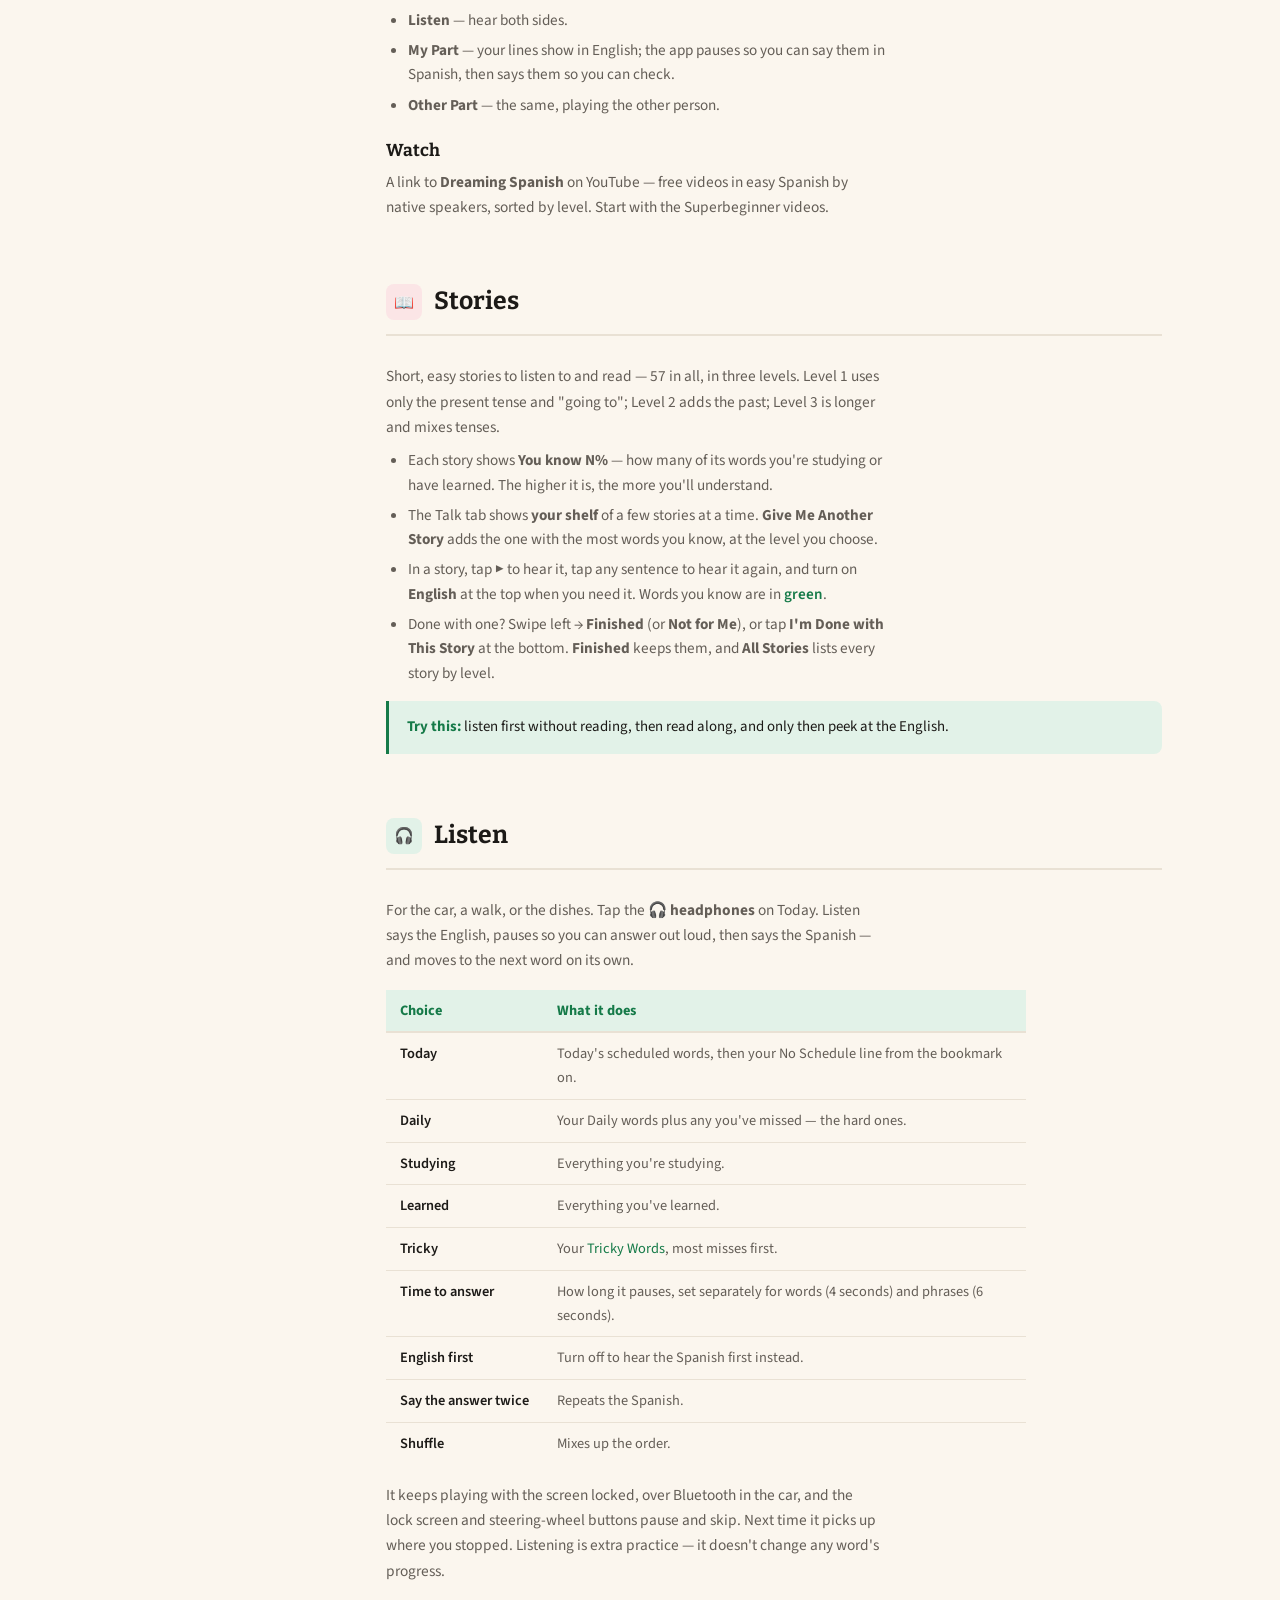
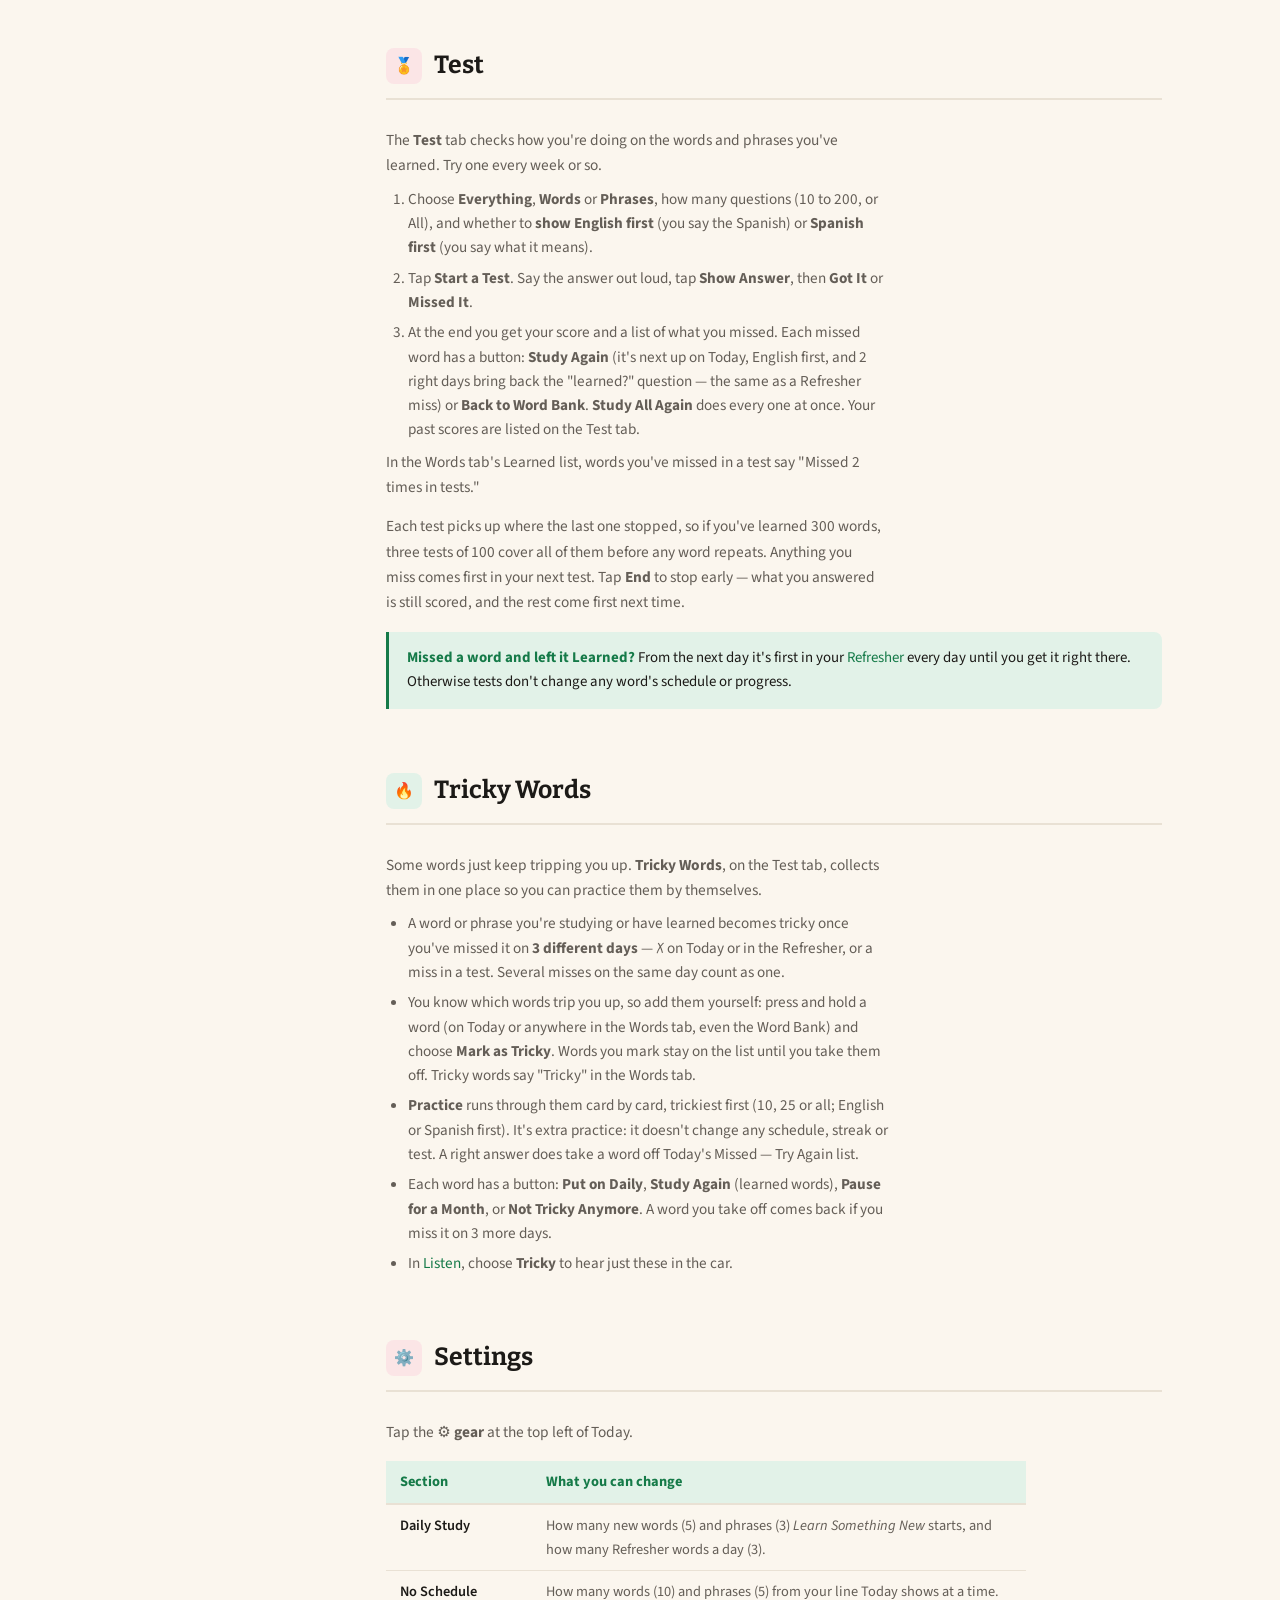
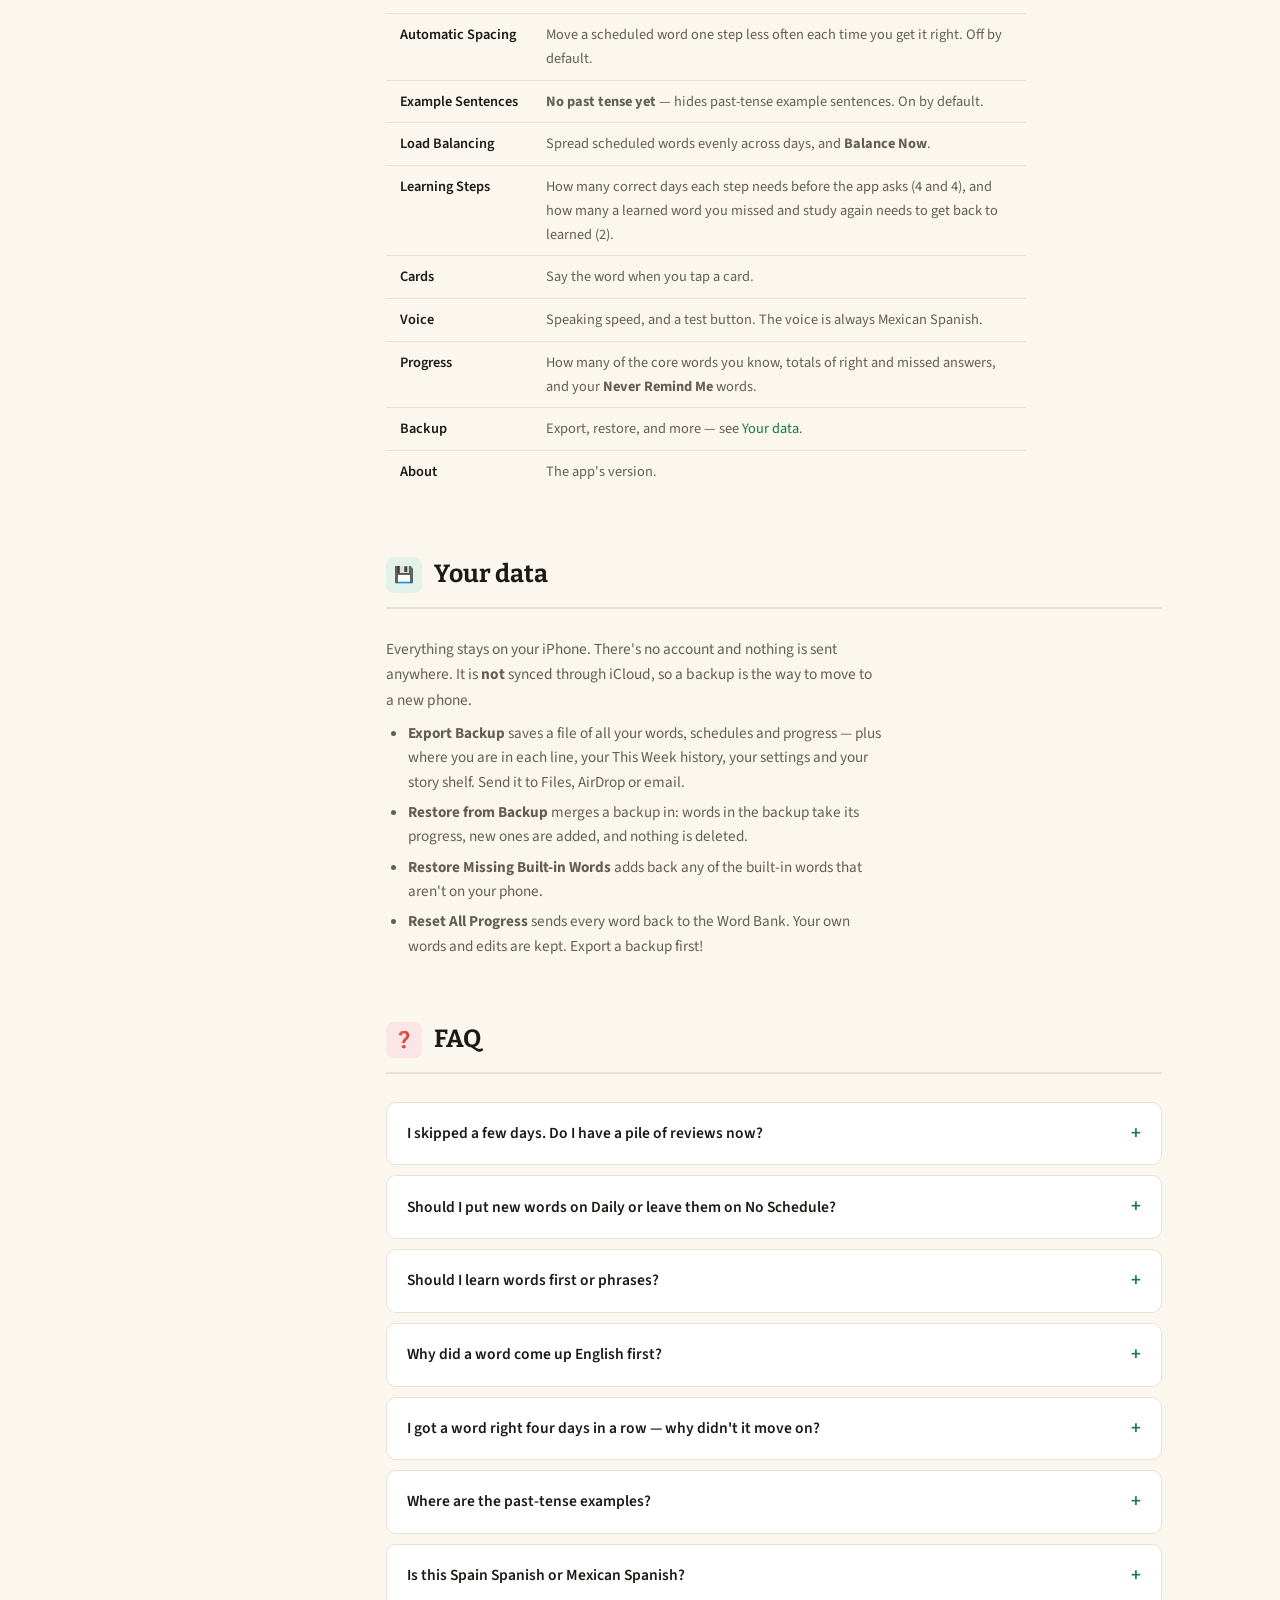
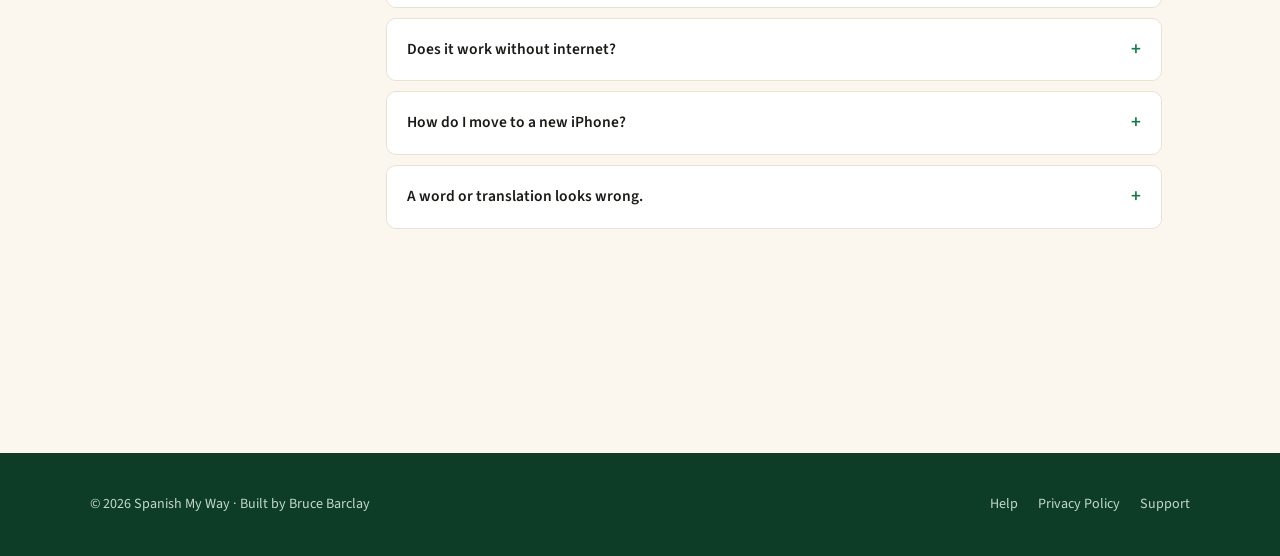
==== commit 633e9b84: "Tricky Words: missed days, mark any word Co-Authored-By: Claude Opus 5.5 <noreply@anthropic.com>" ====
--- a/help.html
+++ b/help.html
@@ -556,10 +556,10 @@
         <h2><span class="tab-icon">🔥</span> Tricky Words</h2>
         <p>Some words just keep tripping you up. <strong>Tricky Words</strong>, on the Test tab, collects them in one place so you can practice them by themselves.</p>
         <ul>
-          <li>A word or phrase you're studying or have learned becomes tricky once you've missed it <strong>3 times</strong> — ✗ on Today or in the Refresher, or a miss in a test.</li>
-          <li>To add one yourself, press and hold its card and choose <strong>Mark as Tricky</strong>. Tricky words say "Tricky" in the Words tab.</li>
+          <li>A word or phrase you're studying or have learned becomes tricky once you've missed it on <strong>3 different days</strong> — ✗ on Today or in the Refresher, or a miss in a test. Several misses on the same day count as one.</li>
+          <li>You know which words trip you up, so add them yourself: press and hold a word (on Today or anywhere in the Words tab, even the Word Bank) and choose <strong>Mark as Tricky</strong>. Words you mark stay on the list until you take them off. Tricky words say "Tricky" in the Words tab.</li>
           <li><strong>Practice</strong> runs through them card by card, trickiest first (10, 25 or all; English or Spanish first). It's extra practice: it doesn't change any schedule, streak or test. A right answer does take a word off Today's Missed — Try Again list.</li>
-          <li>Each word has a button: <strong>Put on Daily</strong>, <strong>Study Again</strong> (learned words), <strong>Pause for a Month</strong>, or <strong>Not Tricky Anymore</strong>. A word you take off comes back if you miss it 3 more times.</li>
+          <li>Each word has a button: <strong>Put on Daily</strong>, <strong>Study Again</strong> (learned words), <strong>Pause for a Month</strong>, or <strong>Not Tricky Anymore</strong>. A word you take off comes back if you miss it on 3 more days.</li>
           <li>In <a href="#listen">Listen</a>, choose <strong>Tricky</strong> to hear just these in the car.</li>
         </ul>
       </section>
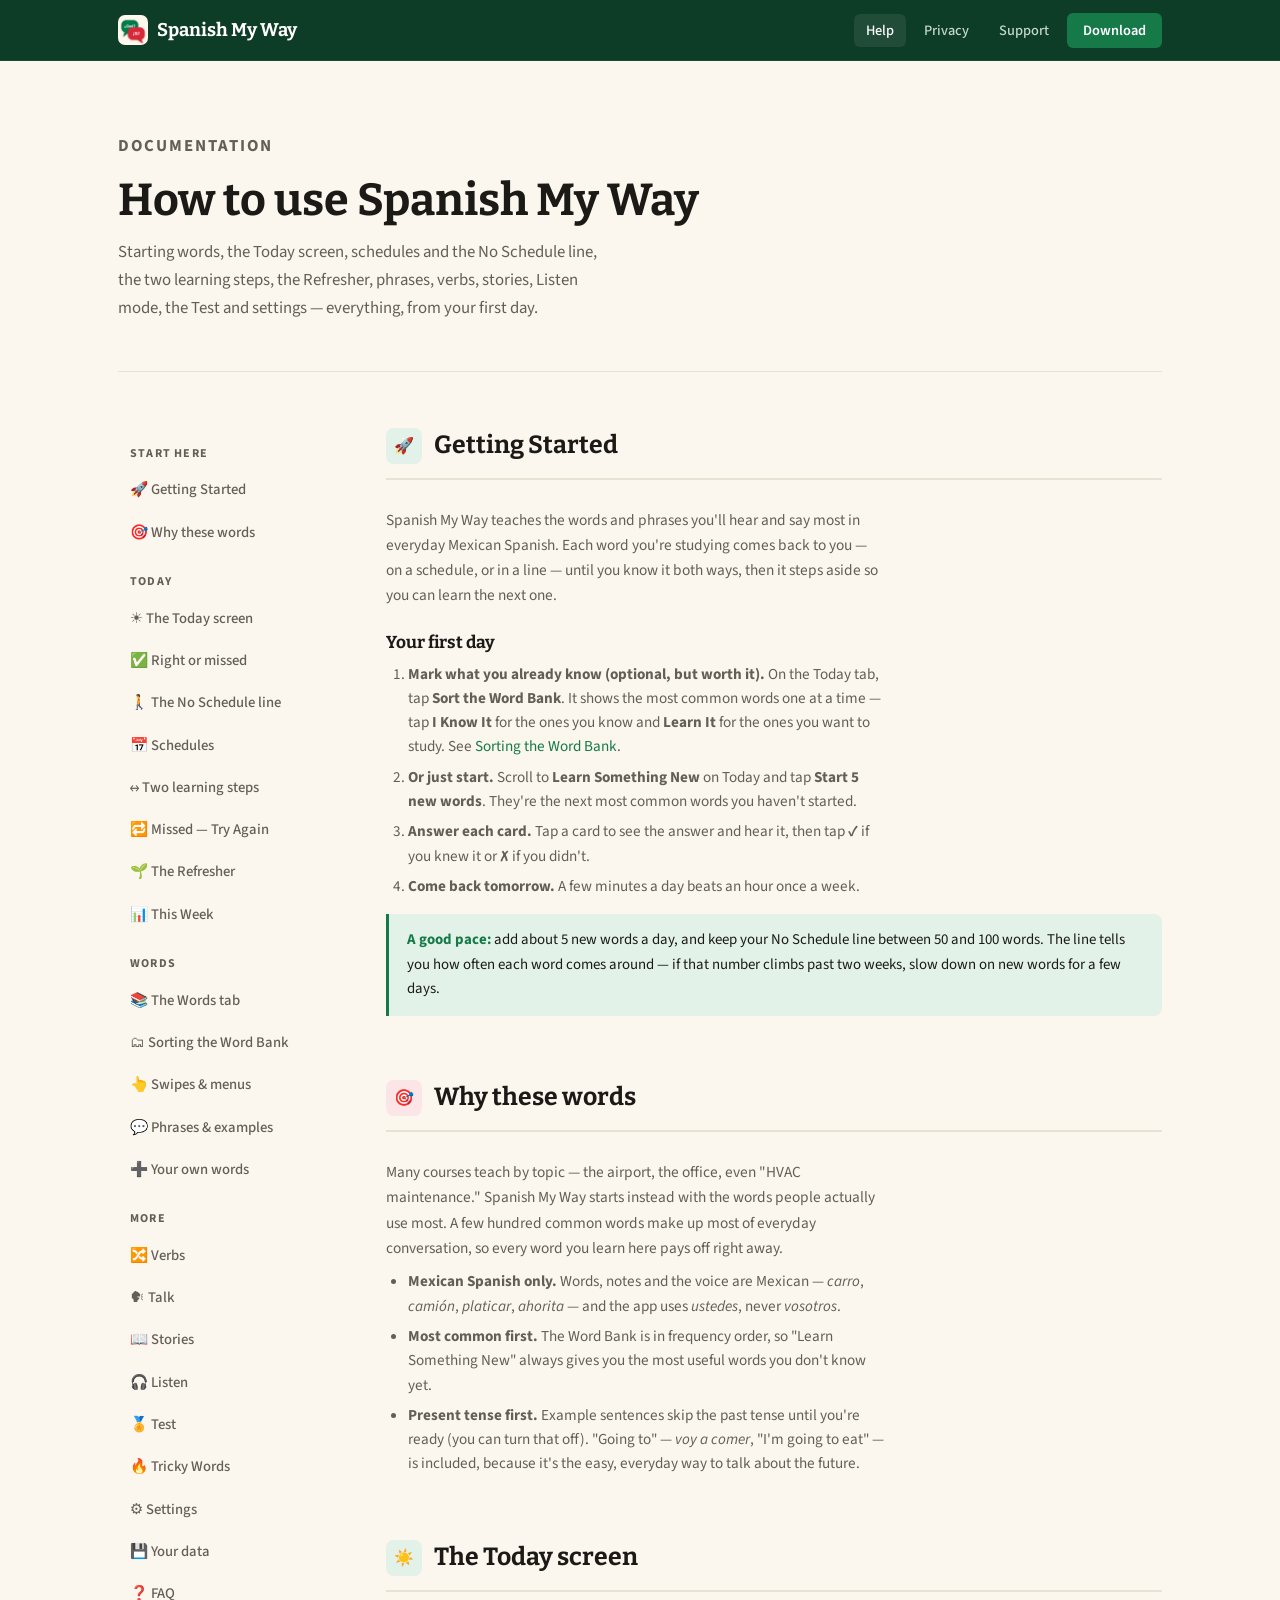
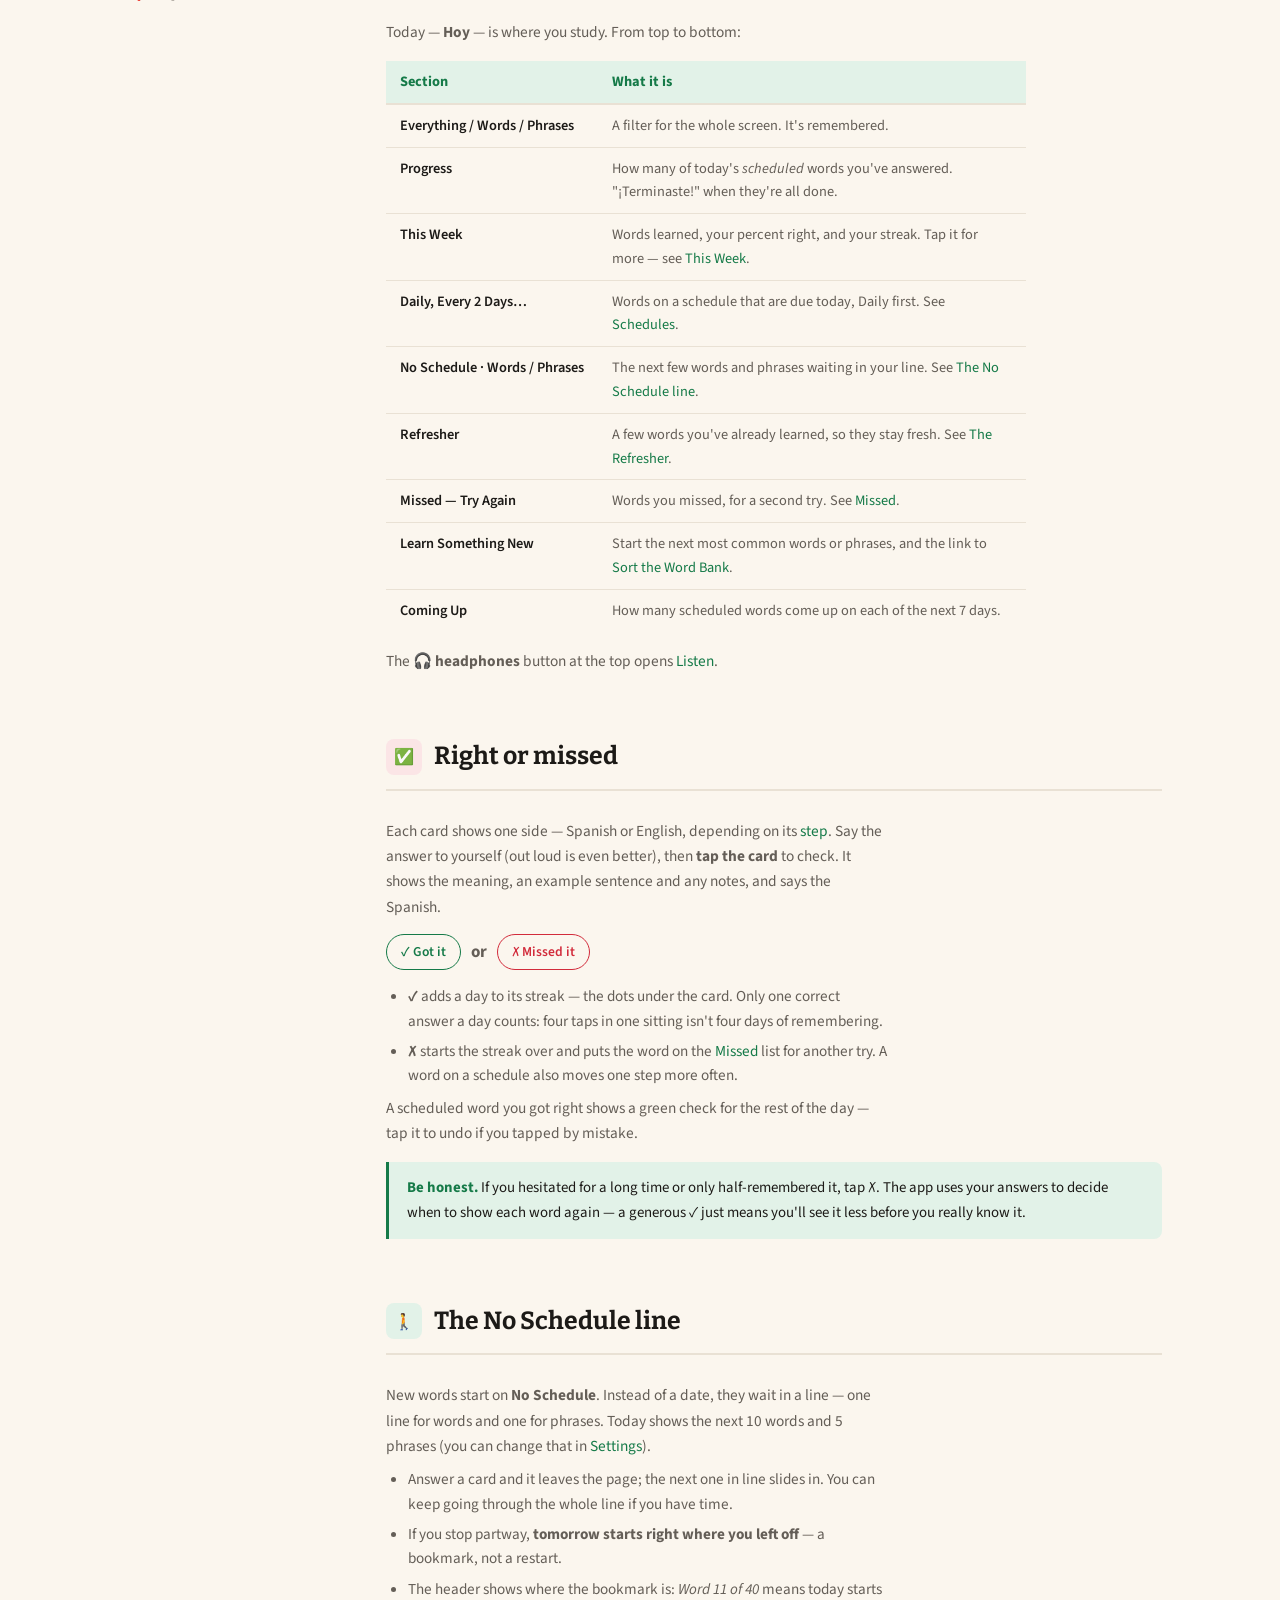
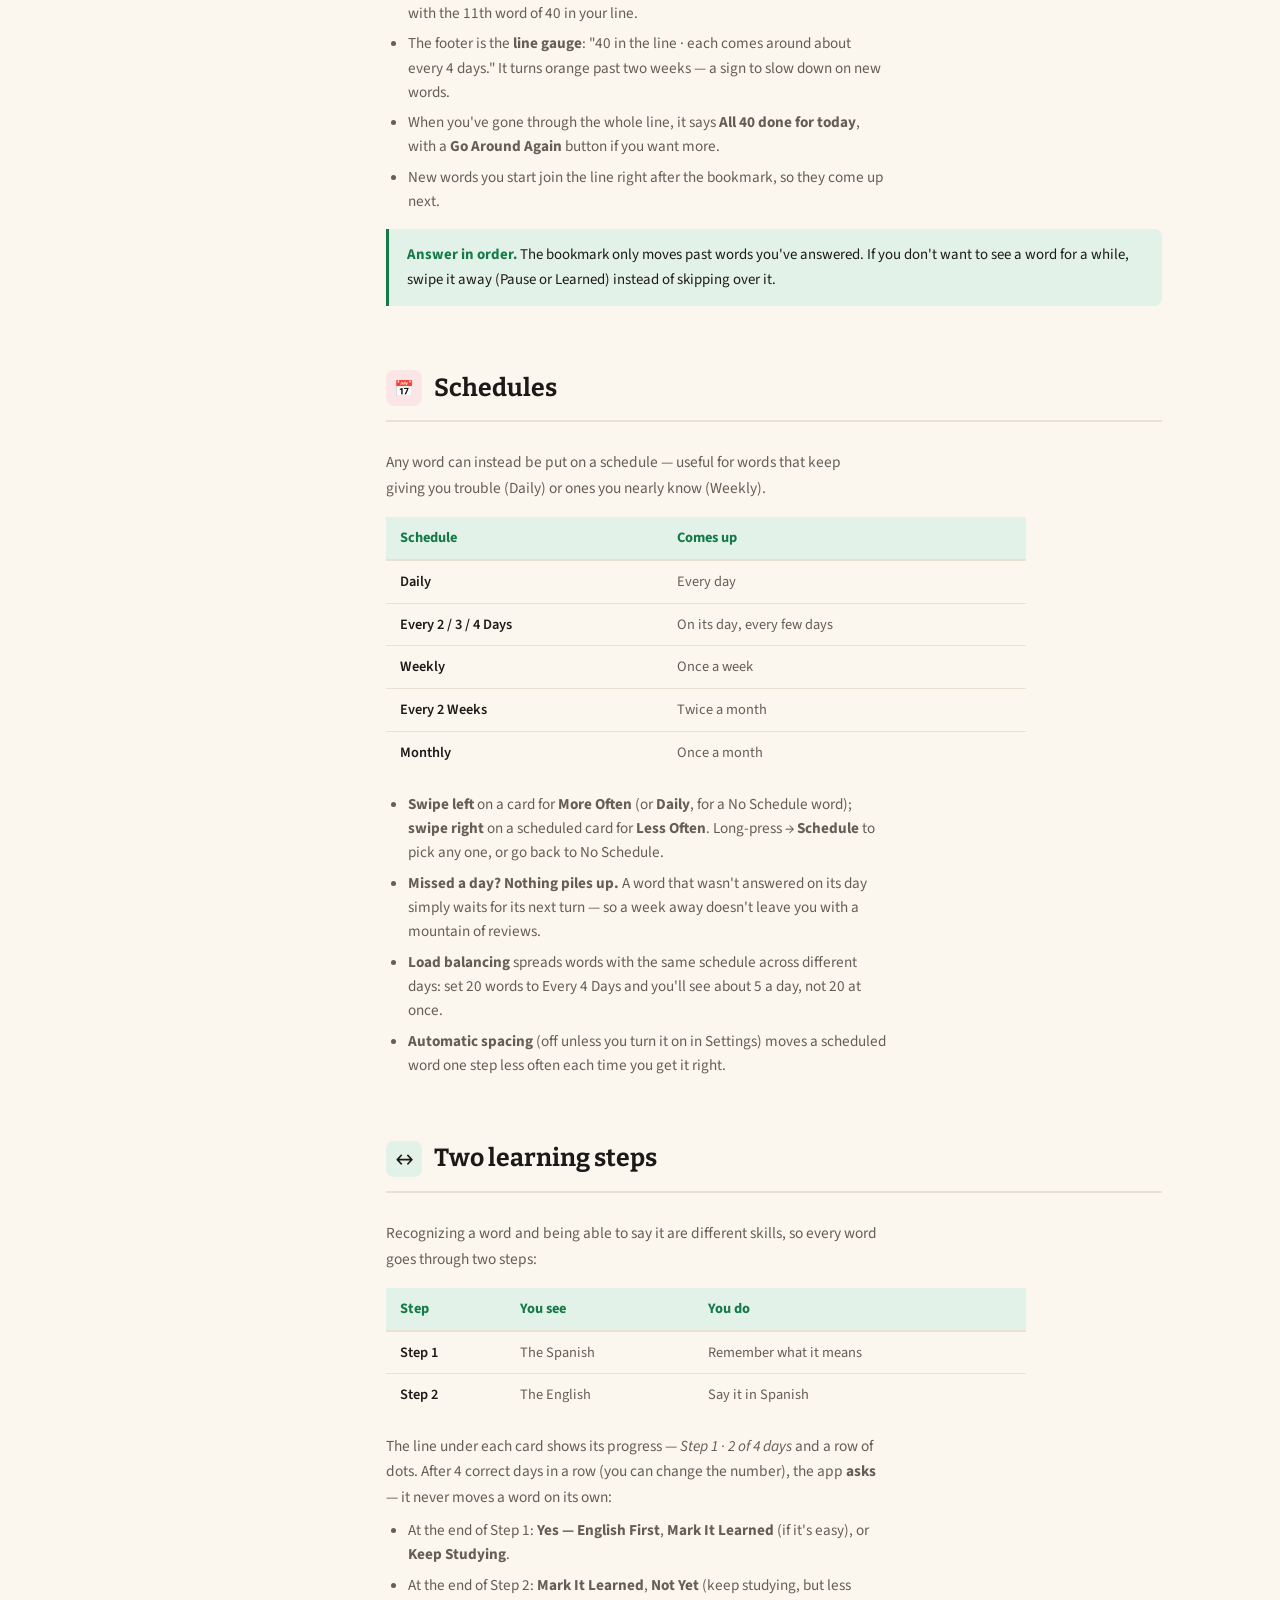
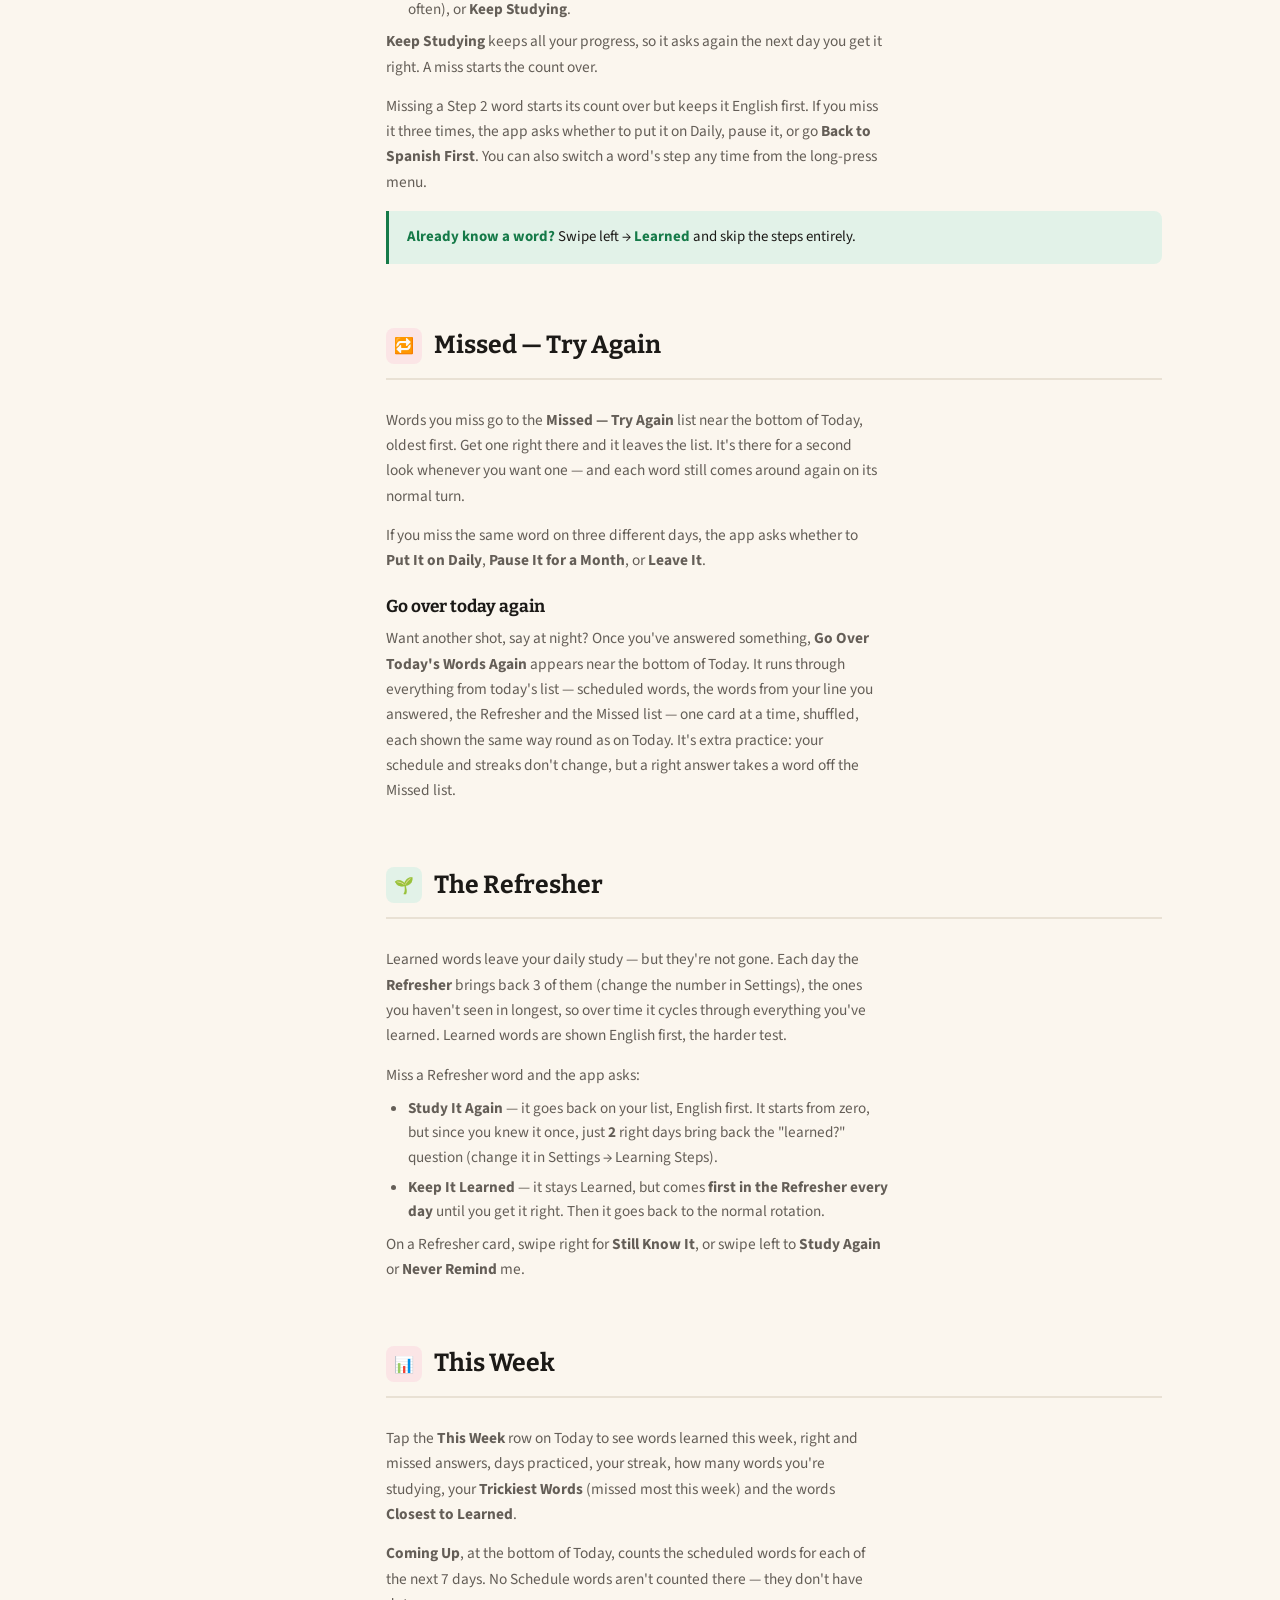
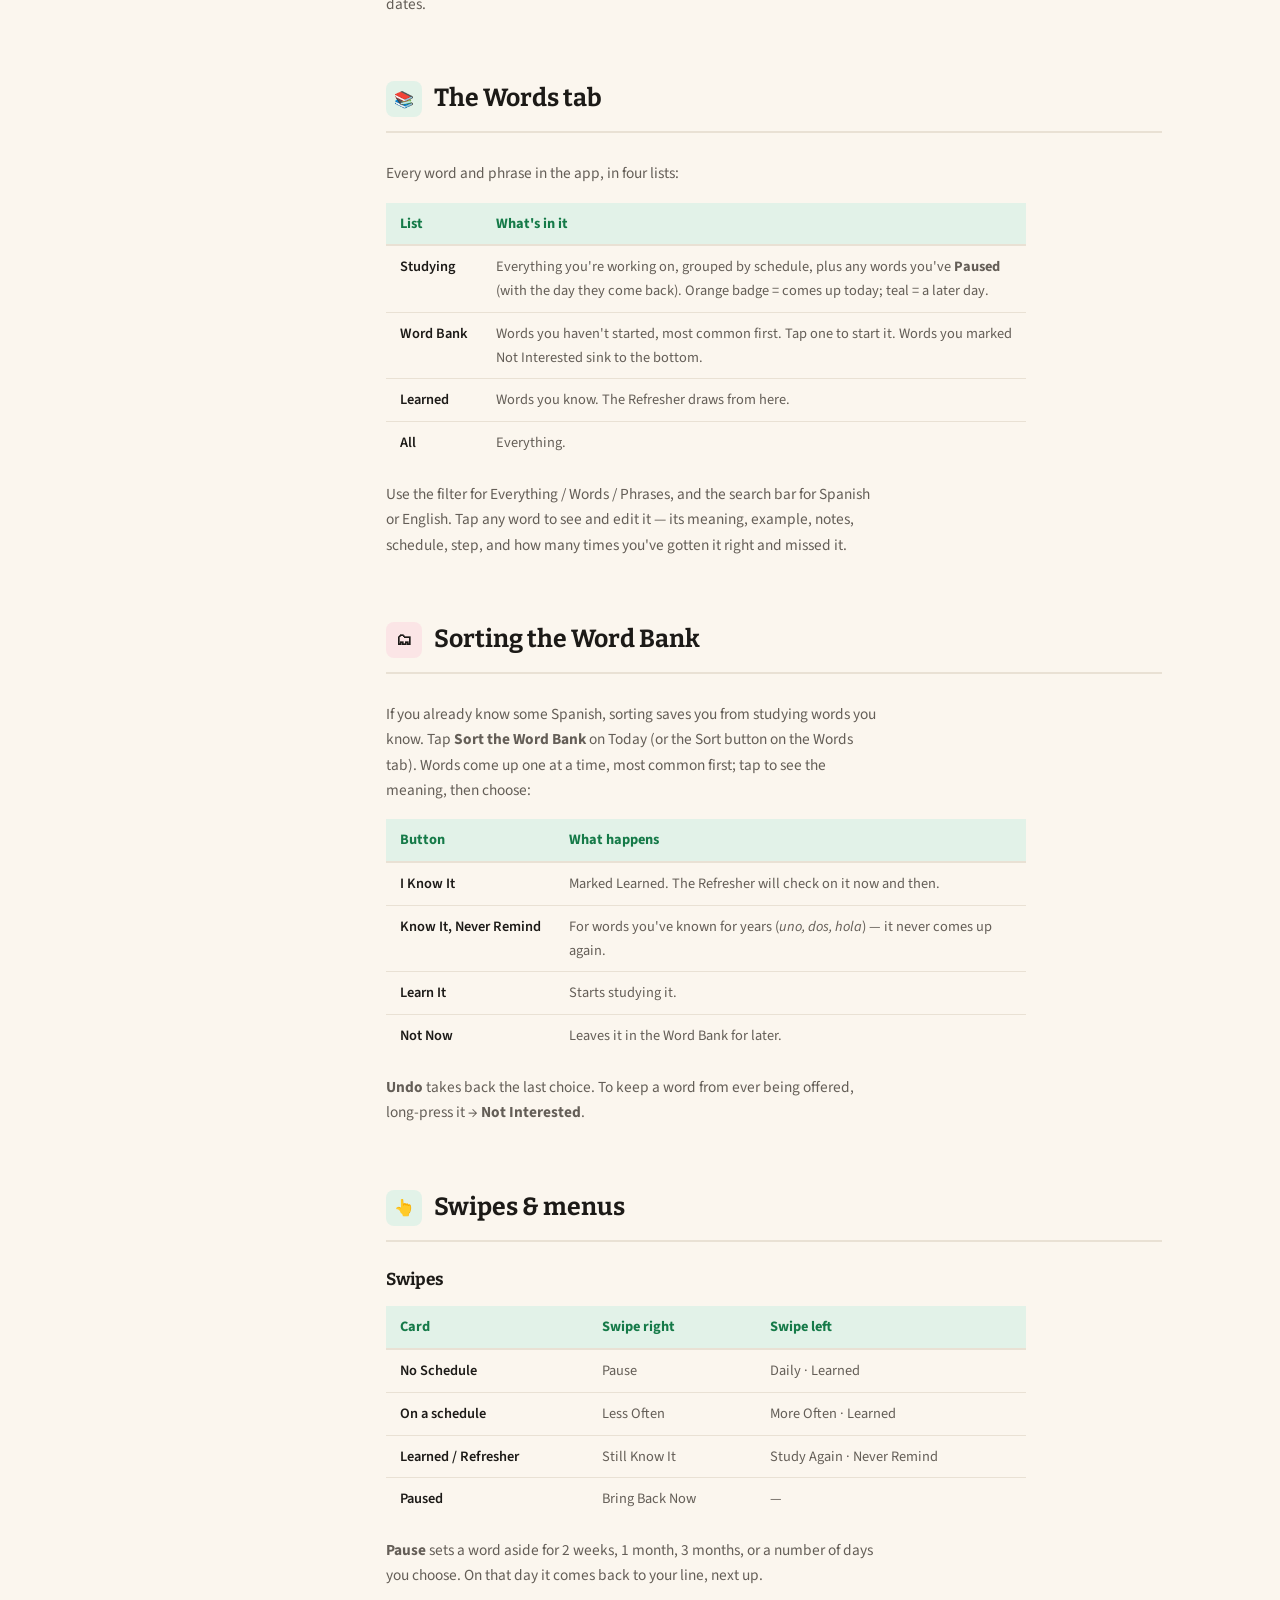
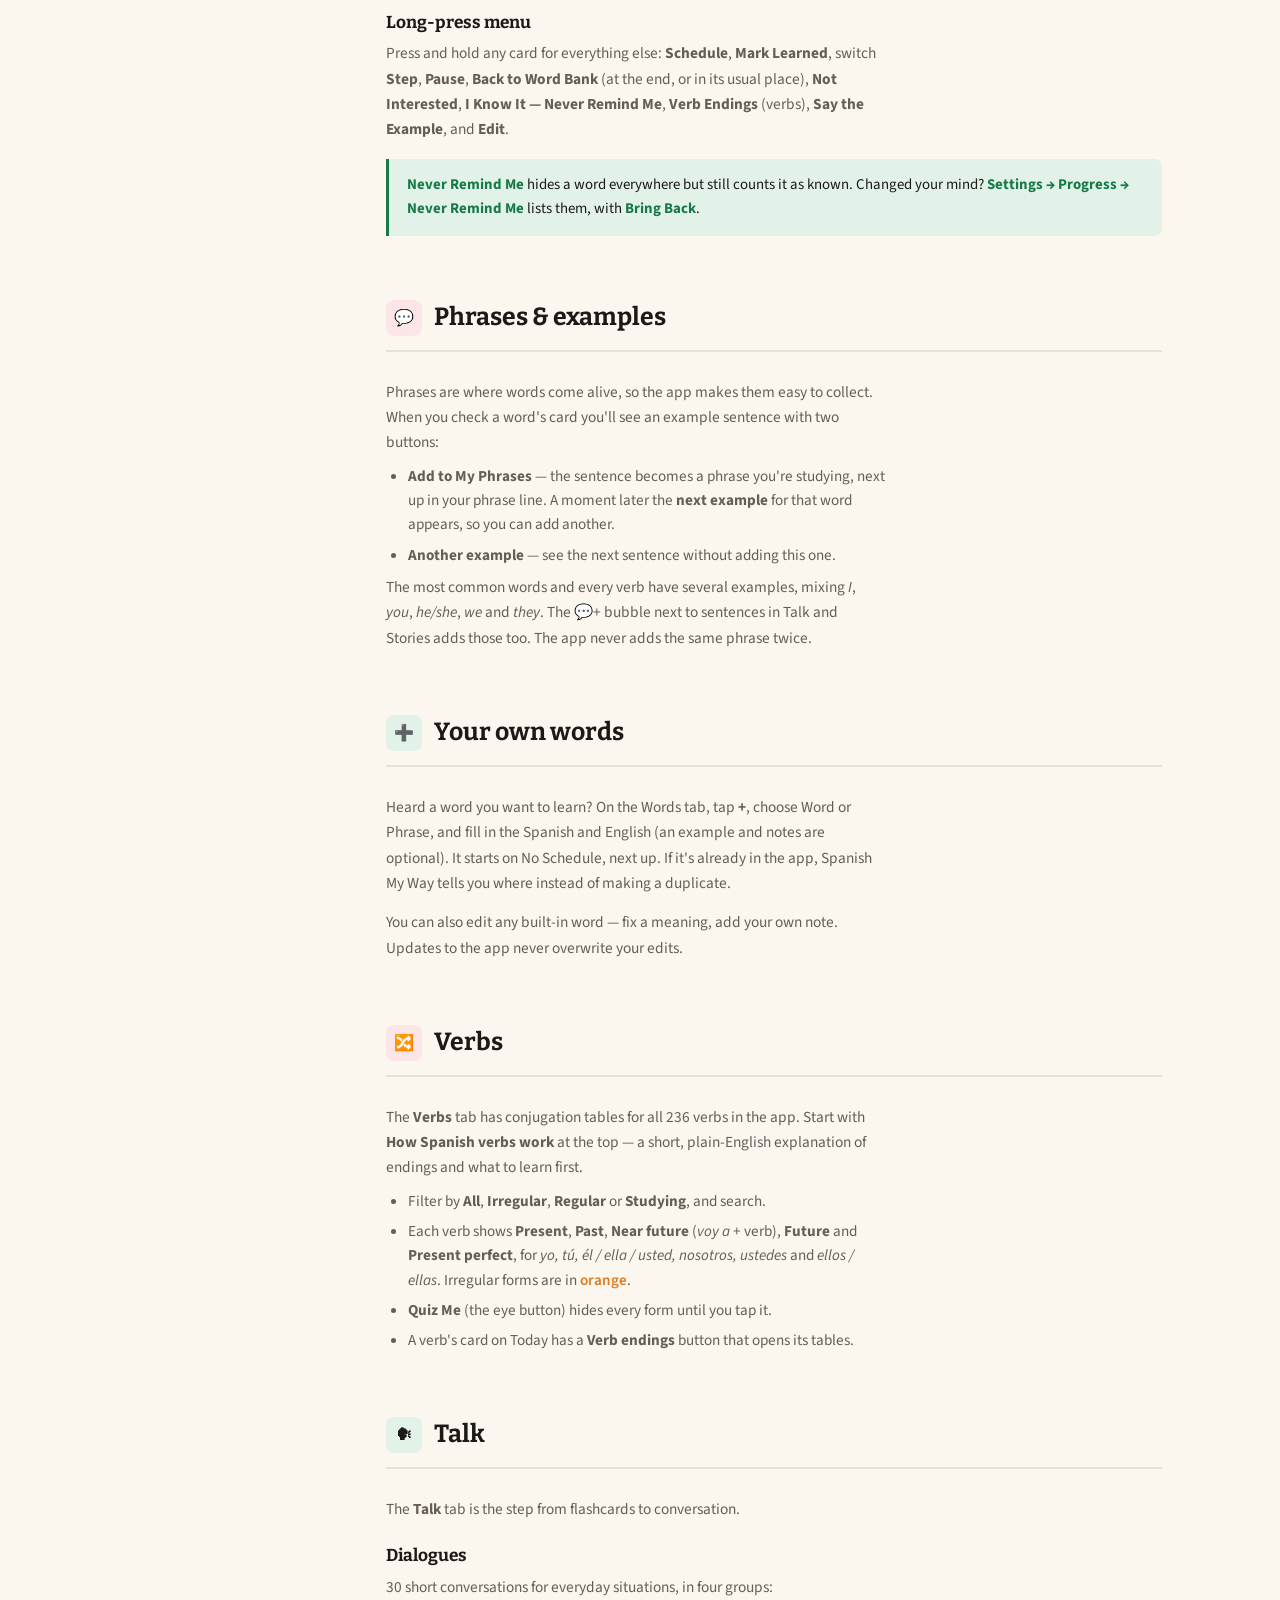
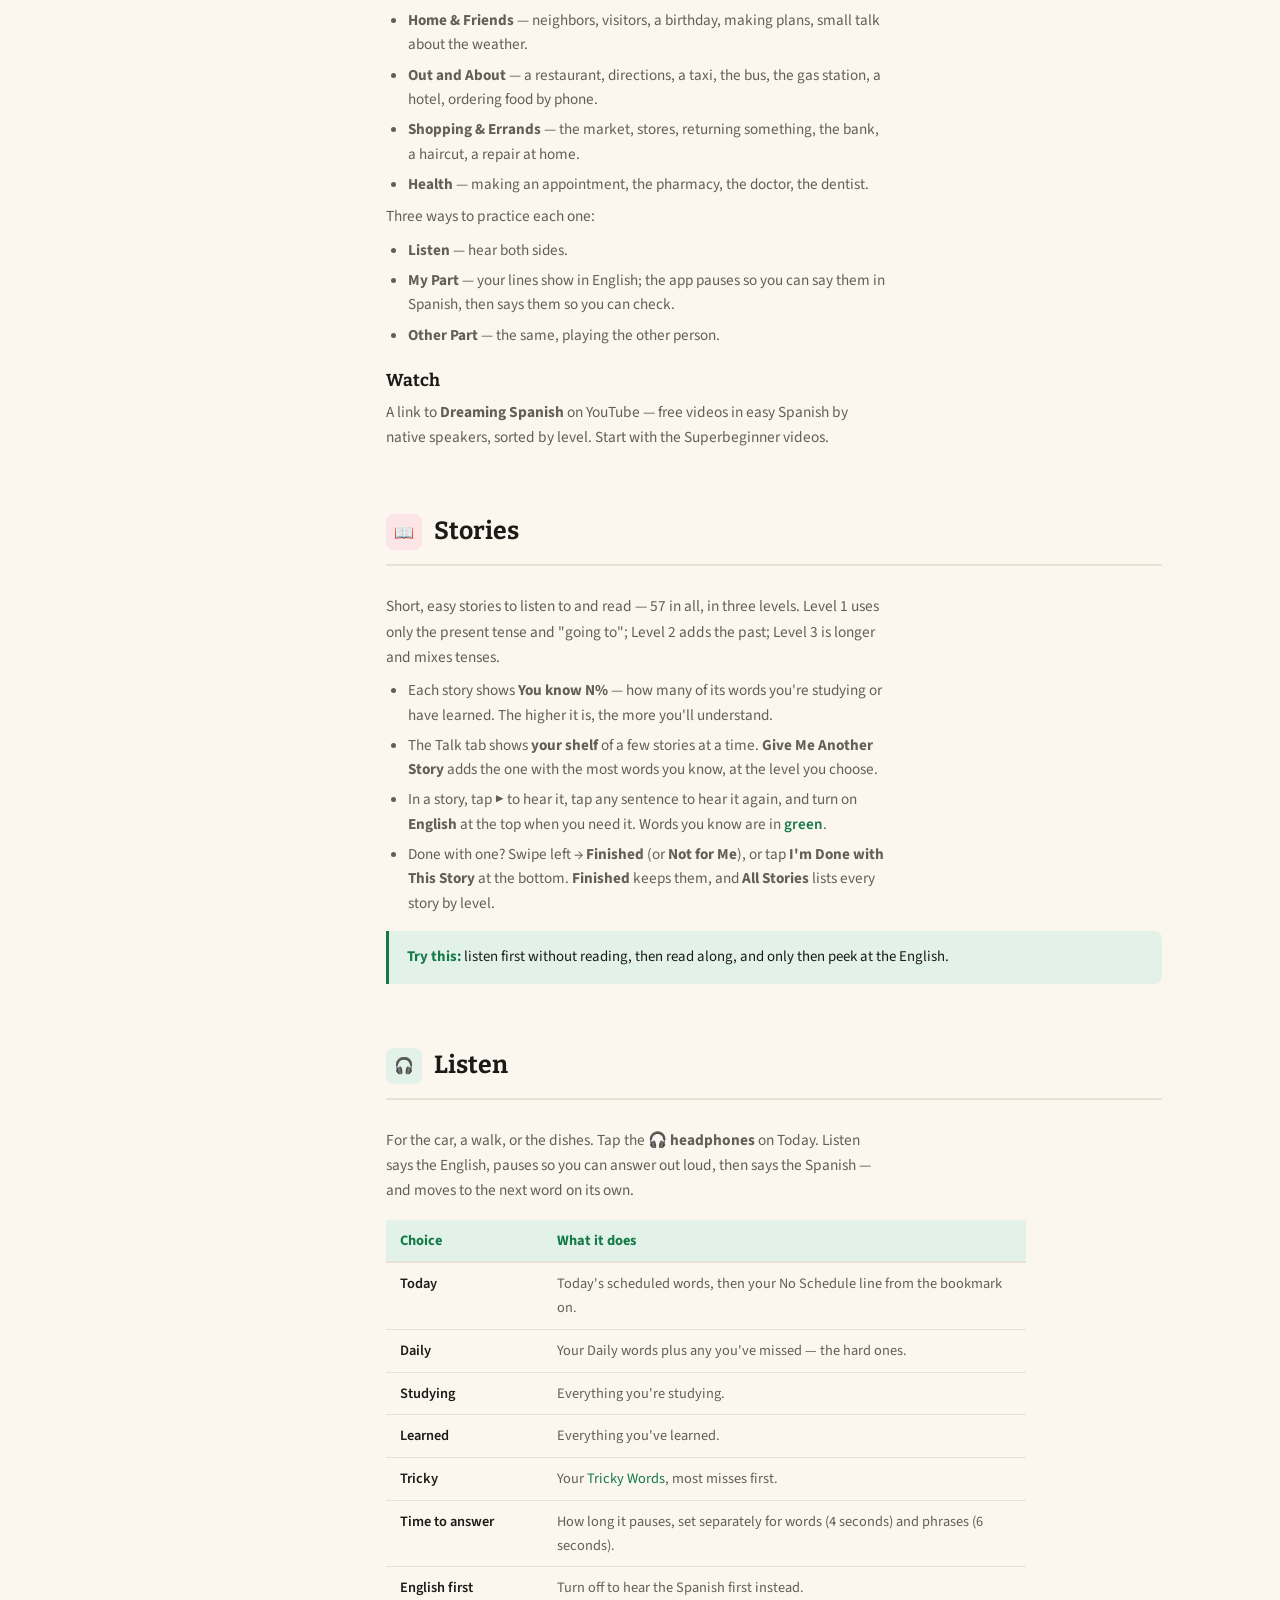
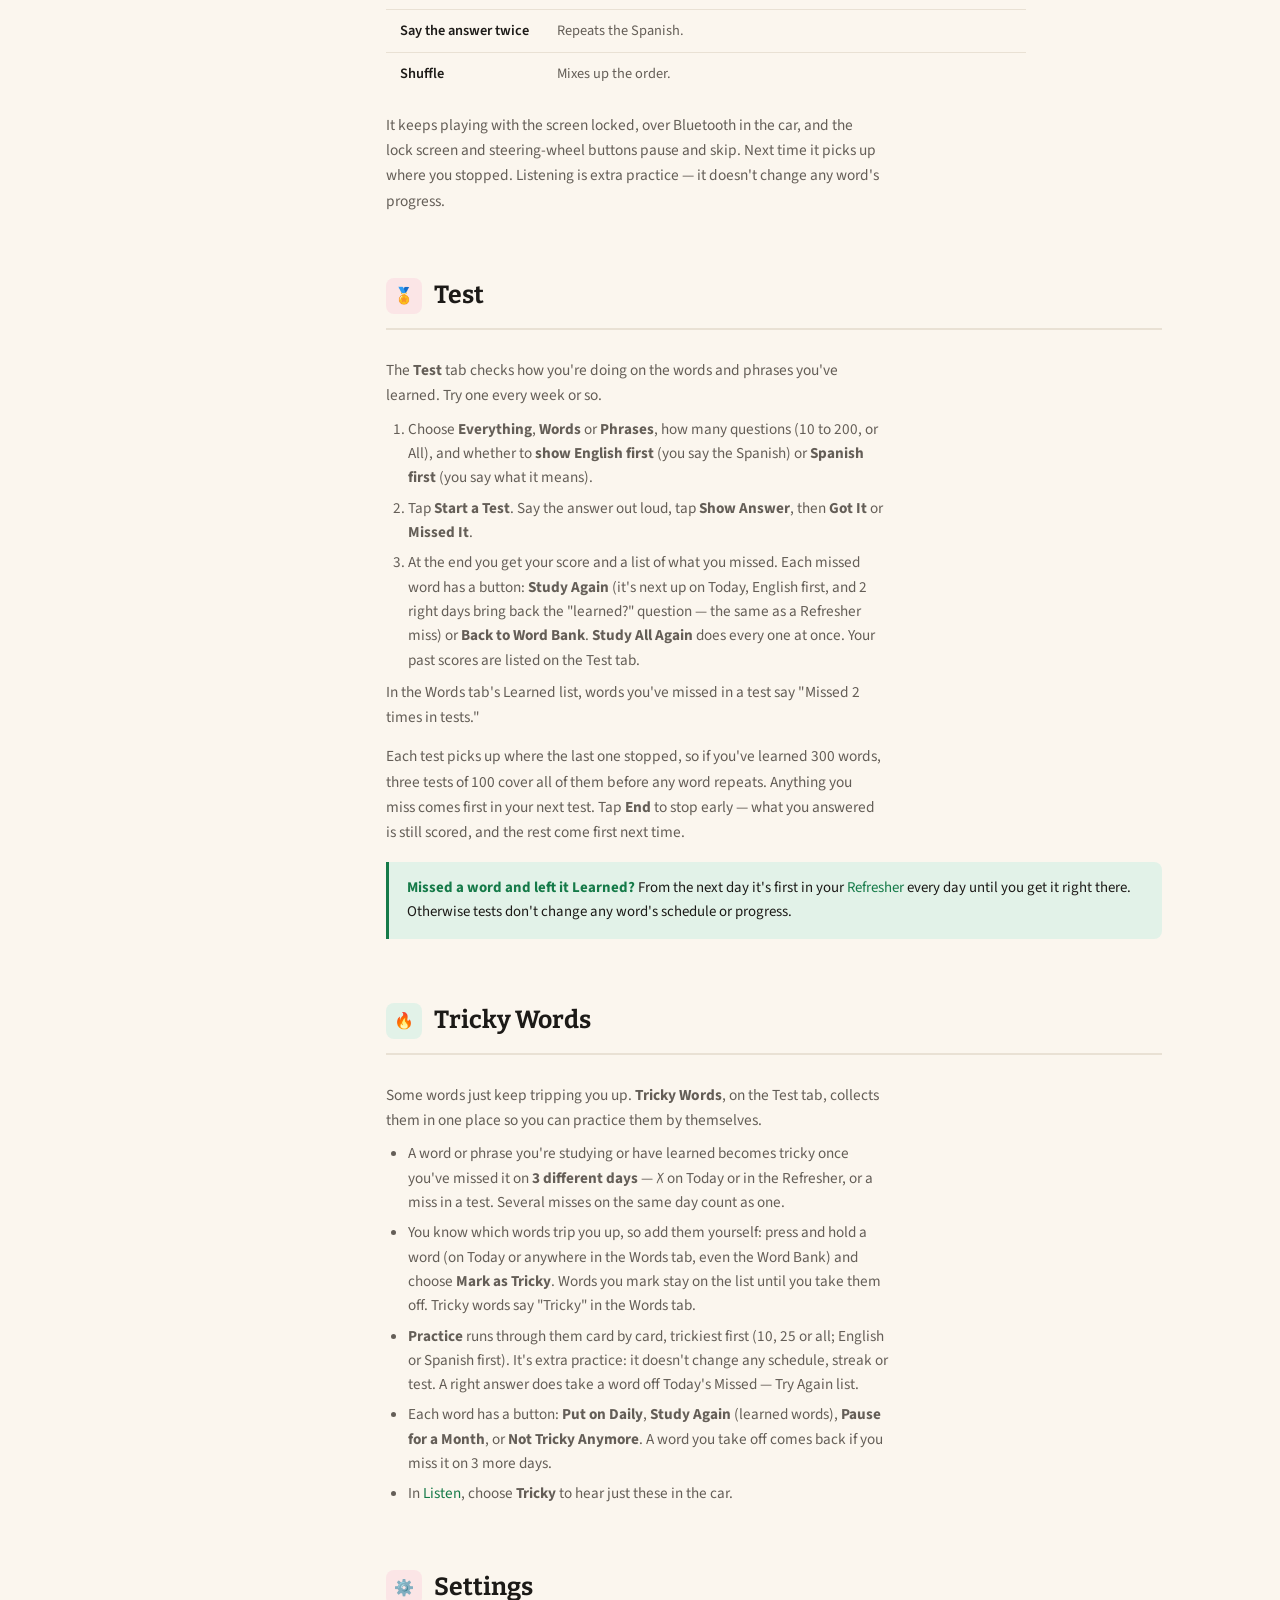
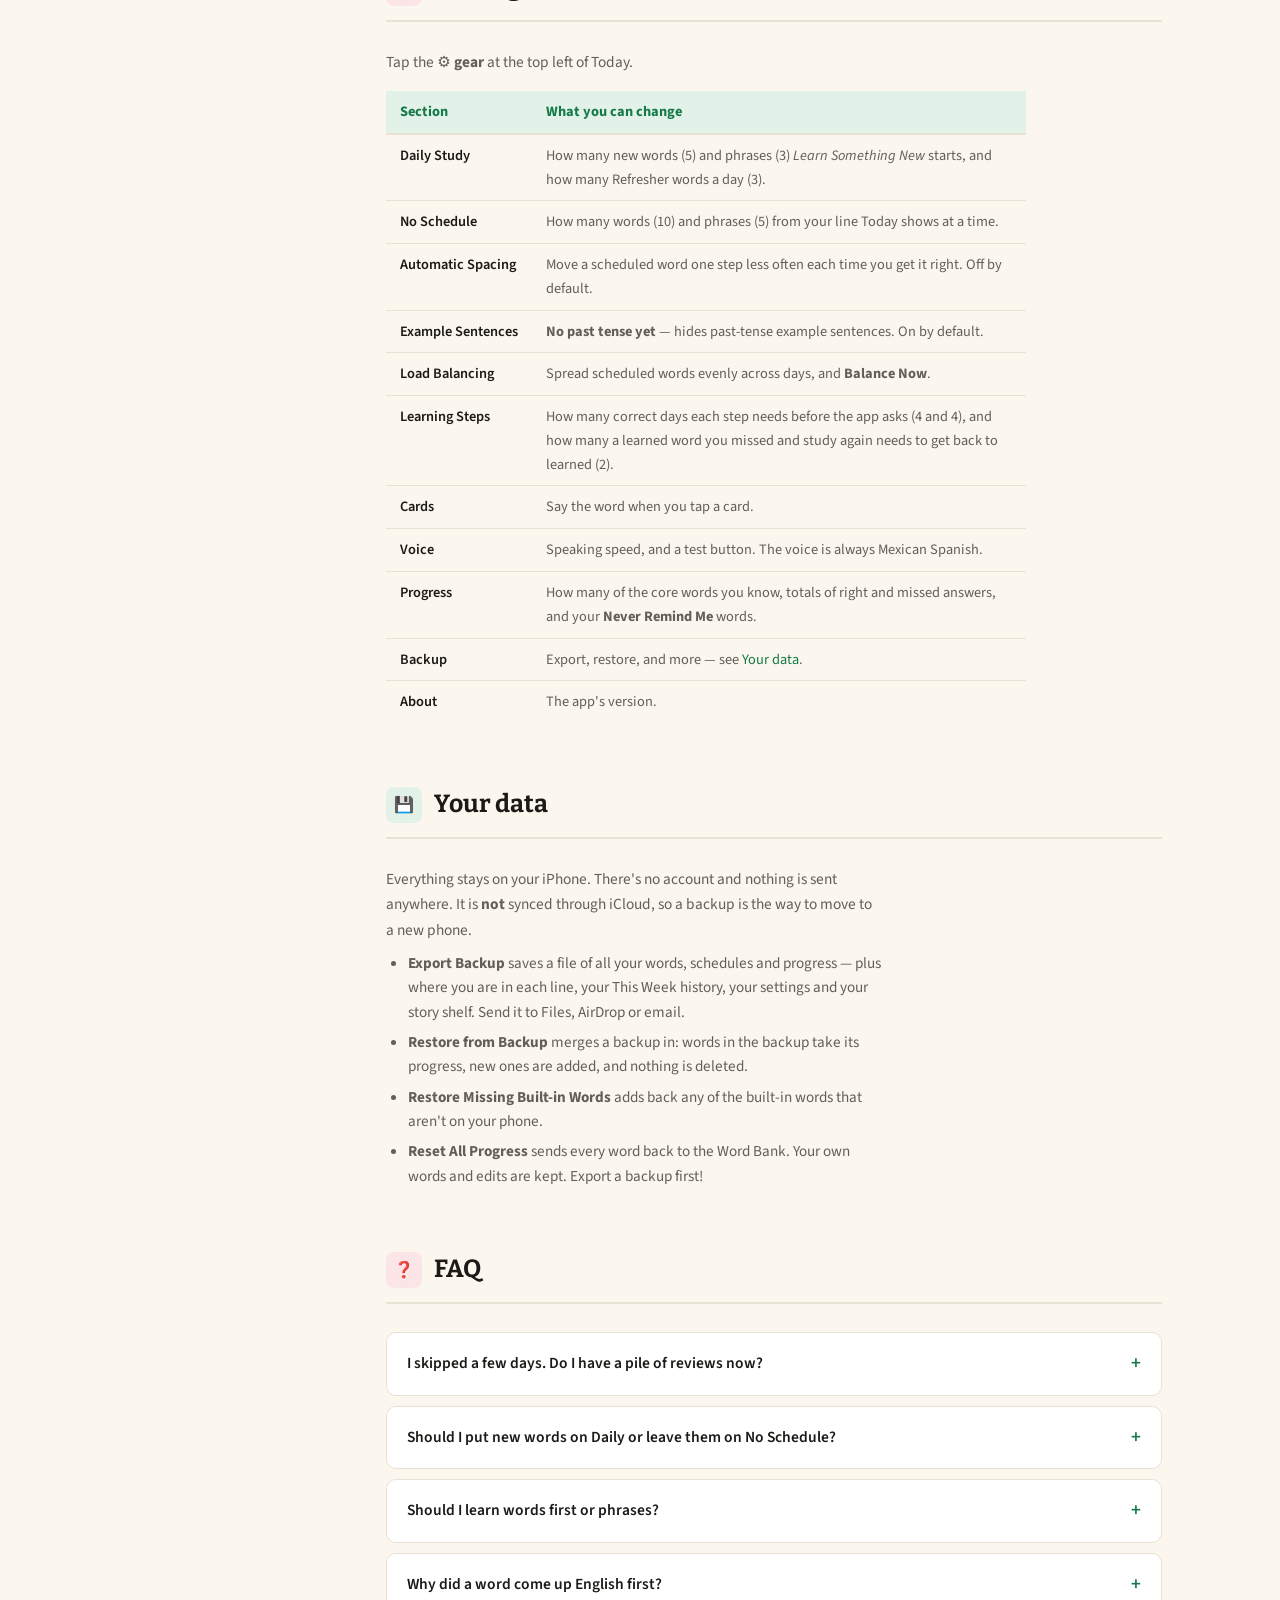
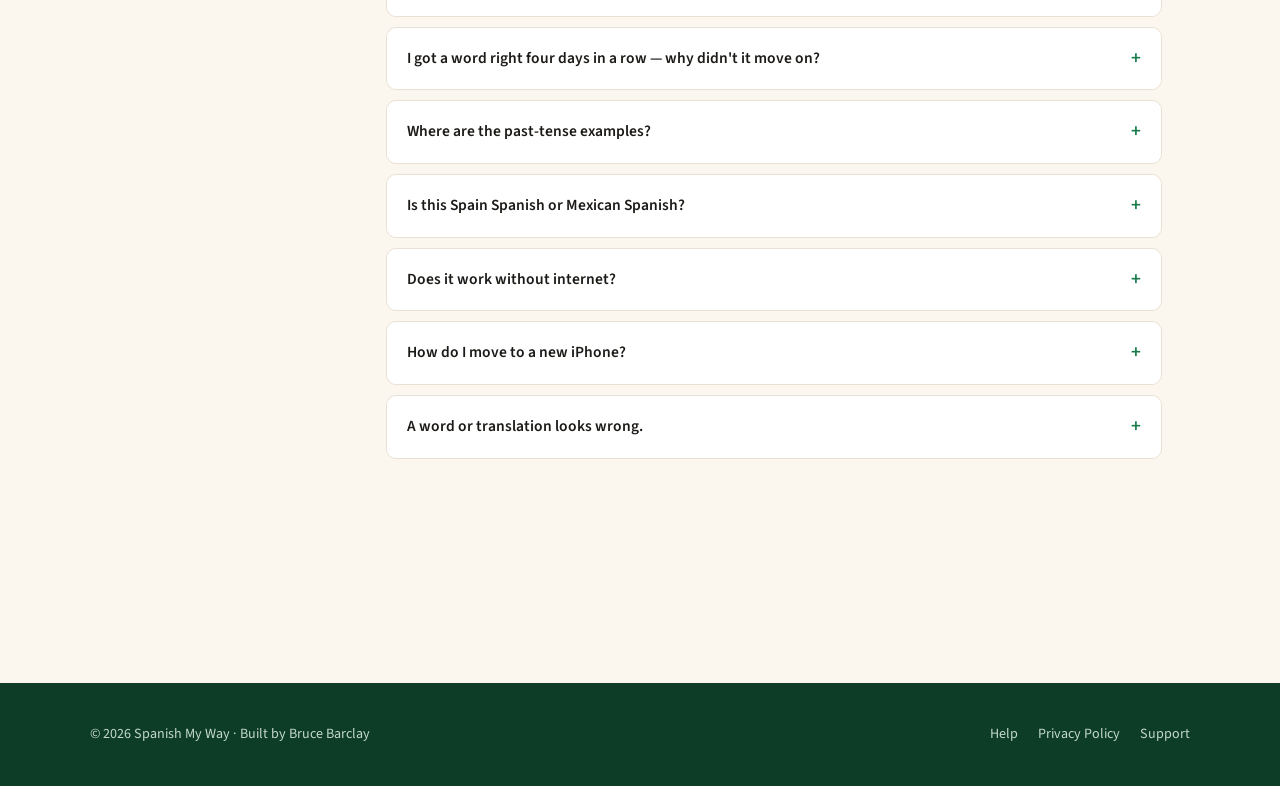
==== commit 1092f25a: "Help: Go over today again Co-Authored-By: Claude Opus 5.5 <noreply@anthropic.com>" ====
--- a/help.html
+++ b/help.html
@@ -388,6 +388,8 @@
         <h2><span class="tab-icon flame-bg">🔁</span> Missed — Try Again</h2>
         <p>Words you miss go to the <strong>Missed — Try Again</strong> list near the bottom of Today, oldest first. Get one right there and it leaves the list. It's there for a second look whenever you want one — and each word still comes around again on its normal turn.</p>
         <p>If you miss the same word on three different days, the app asks whether to <strong>Put It on Daily</strong>, <strong>Pause It for a Month</strong>, or <strong>Leave It</strong>.</p>
+        <h3>Go over today again</h3>
+        <p>Want another shot, say at night? Once you've answered something, <strong>Go Over Today's Words Again</strong> appears near the bottom of Today. It runs through everything from today's list — scheduled words, the words from your line you answered, the Refresher and the Missed list — one card at a time, shuffled, each shown the same way round as on Today. It's extra practice: your schedule and streaks don't change, but a right answer takes a word off the Missed list.</p>
       </section>
 
       <!-- Refresher -->
